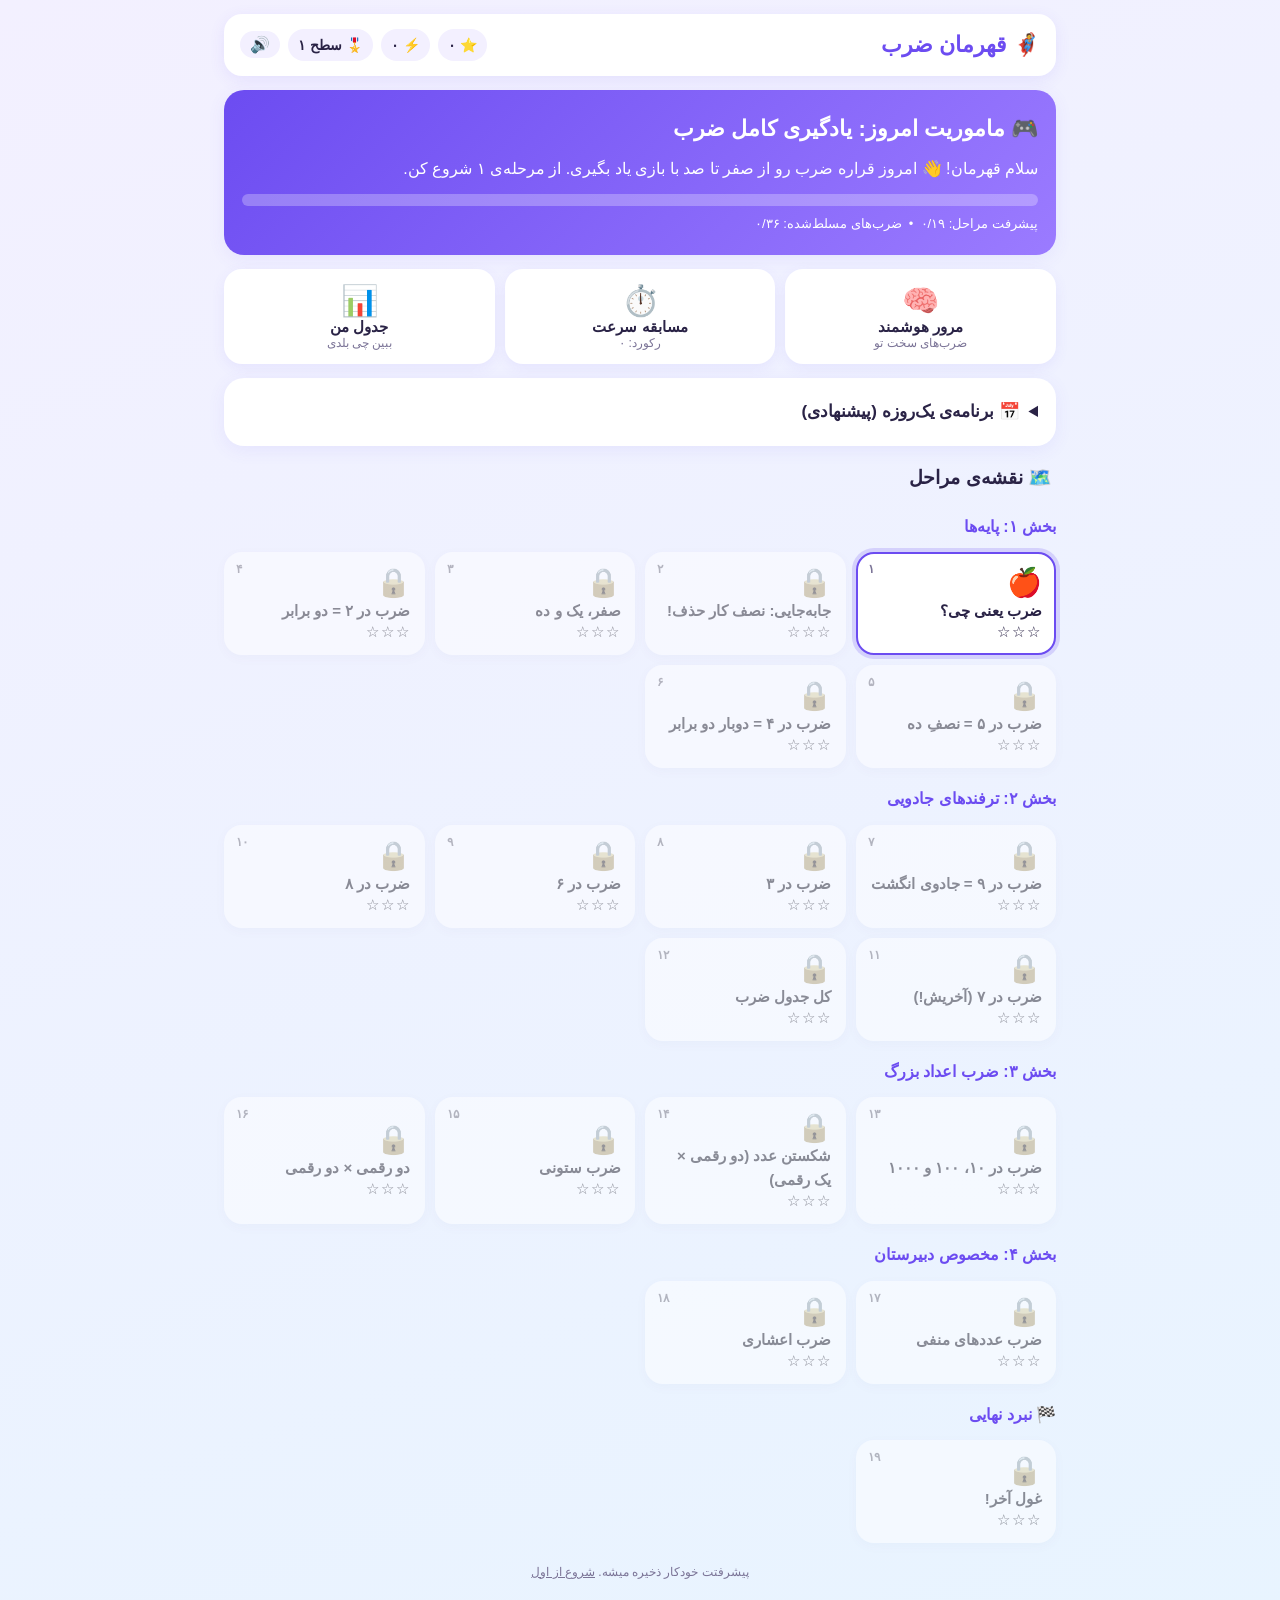
==== index.html @ 8c1f0c13 "بازی قهرمان ضرب" ====
<!DOCTYPE html>
<html lang="fa" dir="rtl">
<head>
<meta charset="UTF-8">
<meta name="viewport" content="width=device-width,initial-scale=1,maximum-scale=1">
<title>قهرمان ضرب 🦸</title>
<style>
*{box-sizing:border-box;margin:0;padding:0}
:root{--p:#6c4cf1;--p2:#9b7bff;--g:#22c55e;--r:#ef4444;--y:#f59e0b;--bg:#f3f0ff;--card:#fff;--t:#2a2346;--mut:#7b7497}
body{font-family:Vazirmatn,Vazir,"IRANSans",Tahoma,"Segoe UI",sans-serif;background:linear-gradient(160deg,#f3f0ff,#e8f4ff);color:var(--t);min-height:100vh;line-height:1.9}
#app{max-width:860px;margin:0 auto;padding:14px 14px 40px}
button{font-family:inherit;cursor:pointer;border:none}
.m{direction:ltr;unicode-bidi:isolate;font-weight:700;white-space:nowrap}
.top{display:flex;justify-content:space-between;align-items:center;flex-wrap:wrap;gap:8px;background:var(--card);border-radius:18px;padding:10px 16px;box-shadow:0 4px 16px #6c4cf118;margin-bottom:14px}
.brand{font-size:22px;font-weight:900;color:var(--p)}
.stats{display:flex;gap:8px;flex-wrap:wrap;align-items:center}
.stats span{background:var(--bg);padding:3px 10px;border-radius:99px;font-size:14px;font-weight:700}
.icon-btn{background:var(--bg);border-radius:99px;padding:4px 10px;font-size:16px}
.card{background:var(--card);border-radius:20px;padding:18px;box-shadow:0 4px 18px #6c4cf114;margin-bottom:14px}
.hero{background:linear-gradient(135deg,var(--p),var(--p2));color:#fff}
.hero h1{font-size:22px;margin-bottom:4px}
.bar{height:12px;background:#ffffff44;border-radius:99px;overflow:hidden;margin-top:10px}
.bar>i{display:block;height:100%;background:#fff;border-radius:99px;transition:width .4s}
.pbar{height:10px;background:#e7e2ff;border-radius:99px;overflow:hidden;flex:1}
.pbar>i{display:block;height:100%;background:linear-gradient(90deg,var(--p2),var(--p));transition:width .4s}
.modes{display:grid;grid-template-columns:repeat(3,1fr);gap:10px;margin-bottom:14px}
.mode{background:var(--card);border-radius:18px;padding:14px 8px;text-align:center;box-shadow:0 4px 14px #6c4cf114;font-weight:800;font-size:15px;color:var(--t);transition:transform .15s}
.mode:hover{transform:translateY(-3px)}
.mode b{display:block;font-size:30px}
.mode small{display:block;color:var(--mut);font-weight:400;font-size:12px}
details.plan summary{font-weight:800;cursor:pointer;font-size:17px}
details.plan ul{list-style:none;margin-top:8px}
details.plan li{padding:6px 0;border-bottom:1px dashed #e4defc}
h2{font-size:19px;margin:6px 4px 10px}
.map{display:grid;grid-template-columns:repeat(auto-fill,minmax(180px,1fr));gap:10px}
.stage{background:var(--card);border-radius:18px;padding:12px;text-align:right;box-shadow:0 3px 12px #6c4cf112;border:2px solid transparent;transition:transform .15s;color:var(--t);position:relative}
.stage:hover{transform:translateY(-3px);border-color:var(--p2)}
.stage .ic{font-size:28px}
.stage .num{position:absolute;left:10px;top:8px;font-size:12px;color:var(--mut);font-weight:700}
.stage .tt{font-weight:800;font-size:15px;line-height:1.6}
.stage .st{font-size:15px;letter-spacing:2px}
.stage.locked{opacity:.5;filter:grayscale(.7)}
.stage.done{border-color:#bbf7d0;background:#f0fdf4}
.stage.next{border-color:var(--p);box-shadow:0 0 0 4px #6c4cf133}
.sec-title{grid-column:1/-1;font-weight:800;color:var(--p);margin-top:6px}
.btn{background:var(--p);color:#fff;border-radius:14px;padding:10px 20px;font-size:16px;font-weight:800;box-shadow:0 4px 0 #4a2fc4;transition:transform .1s}
.btn:active{transform:translateY(3px);box-shadow:0 1px 0 #4a2fc4}
.btn.sec{background:#fff;color:var(--p);box-shadow:0 4px 0 #d6ccff;border:2px solid #d6ccff}
.btn.green{background:var(--g);box-shadow:0 4px 0 #15803d}
.btn.warn{background:var(--y);box-shadow:0 4px 0 #b45309}
.row{display:flex;gap:10px;align-items:center;flex-wrap:wrap}
.between{justify-content:space-between}
.center{text-align:center}
.lesson{min-height:340px;font-size:17px}
.lesson h3{font-size:21px;color:var(--p);margin-bottom:8px}
.lesson p{margin:8px 0}
.lesson .tip{background:#fff7e6;border-right:5px solid var(--y);padding:8px 12px;border-radius:10px;margin:10px 0}
.lesson .key{background:#eef9f1;border-right:5px solid var(--g);padding:8px 12px;border-radius:10px;margin:10px 0}
.dots{display:flex;gap:4px;justify-content:center;margin:12px 0}
.groups{display:flex;flex-wrap:wrap;gap:10px;justify-content:center;margin:12px 0}
.grp{background:#f1edff;border:2px dashed var(--p2);border-radius:14px;padding:8px;display:flex;flex-wrap:wrap;gap:5px;max-width:92px;justify-content:center}
.dot{width:16px;height:16px;border-radius:50%;background:radial-gradient(circle at 35% 35%,#ff8a8a,#e11d48);display:inline-block}
.dot.b{background:radial-gradient(circle at 35% 35%,#8ab4ff,#2563eb)}
.arr{display:inline-grid;gap:5px;padding:10px;background:#f7f5ff;border-radius:14px;direction:ltr}
.vizwrap{text-align:center;margin:8px 0}
.dots-row{display:flex;gap:18px;justify-content:center;flex-wrap:wrap;align-items:center}
.fingers{display:flex;gap:6px;justify-content:center;align-items:flex-end;direction:ltr;margin:12px 0;height:80px}
.fingers i{display:block;width:18px;height:64px;background:#fcd9b6;border:2px solid #d9a877;border-radius:10px 10px 4px 4px;position:relative}
.fingers i.fold{height:22px;background:#fca5a5;border-color:var(--r)}
.fingers i.gap{margin-left:14px}
.fingers i span{position:absolute;bottom:-22px;left:0;right:0;font-size:11px;text-align:center;font-style:normal;color:var(--mut)}
table.area{border-collapse:separate;border-spacing:4px;margin:10px auto;direction:ltr}
table.area th{color:var(--p);font-size:16px;padding:4px 10px}
table.area td{background:#efeaff;border-radius:10px;padding:10px 16px;font-weight:800;text-align:center;min-width:60px}
table.area td.z{background:transparent}
.col-grid{display:inline-grid;grid-template-columns:repeat(5,34px);direction:ltr;font-size:26px;font-weight:800;text-align:center;margin:10px auto;line-height:1.4}
.col-grid .c{color:var(--r);font-size:15px;height:22px}
.col-grid .ln{grid-column:1/-1;border-top:3px solid var(--t);margin:2px 0}
.col-grid .res{color:var(--g)}
.quiz-top{display:flex;align-items:center;gap:10px;margin-bottom:12px}
.qcard{text-align:center;padding:22px 14px}
.qtext{font-size:36px;font-weight:900;margin:8px 0}
.qsub{font-size:17px;color:var(--mut)}
.disp{direction:ltr;font-size:38px;font-weight:900;min-height:64px;background:var(--bg);border-radius:16px;margin:10px auto;max-width:280px;padding:4px 10px;border:3px solid #ddd5ff;color:var(--p)}
.disp.ok{border-color:var(--g);background:#ecfdf3;color:var(--g)}
.disp.bad{border-color:var(--r);background:#fef2f2;color:var(--r);animation:shake .35s}
@keyframes shake{0%,100%{transform:translateX(0)}25%{transform:translateX(-8px)}75%{transform:translateX(8px)}}
.fb{min-height:30px;font-size:17px}
.fb .hintbox{background:#fff7e6;border-radius:12px;padding:10px;margin-top:8px;text-align:right;line-height:2.1}
.pad{display:grid;grid-template-columns:repeat(3,1fr);gap:8px;max-width:330px;margin:10px auto 0;direction:ltr}
.pad button{background:#fff;border-radius:14px;padding:12px 0;font-size:24px;font-weight:800;color:var(--t);box-shadow:0 4px 0 #d6ccff;border:2px solid #ece7ff;font-family:inherit}
.pad button:active{transform:translateY(3px);box-shadow:0 1px 0 #d6ccff}
.pad .ok{background:var(--g);color:#fff;box-shadow:0 4px 0 #15803d;border-color:var(--g);grid-column:span 2}
.pad .bk{background:#fff1f1;color:var(--r)}
.tag{display:inline-block;background:#fff1d6;color:#b45309;border-radius:99px;padding:0 10px;font-size:13px;font-weight:700}
.bigstars{font-size:54px;letter-spacing:6px}
.tbl{display:grid;grid-template-columns:repeat(11,1fr);gap:3px;direction:ltr;font-size:14px}
.tbl div{aspect-ratio:1;display:flex;align-items:center;justify-content:center;border-radius:8px;font-weight:800;cursor:pointer;background:#f1f1f5}
.tbl .h{background:var(--p);color:#fff;cursor:default}
.tbl .easy{background:#dcfce7}
.b0{background:#fee2e2!important}.b1{background:#ffedd5!important}.b2{background:#fef9c3!important}.b3{background:#d9f99d!important}.b4{background:#86efac!important}.b5{background:#22c55e!important;color:#fff}
.tbl .new{background:#f1f1f5}
.tbl .sel{outline:3px solid var(--p)}
.legend{display:flex;gap:6px;flex-wrap:wrap;font-size:12px;margin-top:10px}
.legend span{padding:2px 8px;border-radius:8px}
.timer{font-size:28px;font-weight:900;color:var(--r)}
.confetti{position:fixed;top:-20px;width:10px;height:14px;z-index:99;animation:fall linear forwards;pointer-events:none}
@keyframes fall{to{transform:translateY(110vh) rotate(720deg)}}
.pop{animation:pop .4s}
@keyframes pop{0%{transform:scale(.7);opacity:0}100%{transform:scale(1);opacity:1}}
input[type=range]{width:100%;accent-color:var(--p)}
.builder label{display:block;font-weight:700;margin:6px 0}
.sdots{display:flex;gap:6px;justify-content:center;margin-top:10px}
.sdots i{width:10px;height:10px;border-radius:50%;background:#ddd5ff}
.sdots i.on{background:var(--p);width:24px;border-radius:99px}
@media(max-width:560px){.modes{grid-template-columns:1fr 1fr 1fr}.mode{font-size:13px}.qtext{font-size:30px}.map{grid-template-columns:1fr 1fr}.lesson{font-size:16px}}
</style>
</head>
<body>
<div id="app"></div>
<script>
/* ============ ابزارها ============ */
const FA='۰۱۲۳۴۵۶۷۸۹';
const fa=x=>String(x).replace(/\d/g,d=>FA[d]).replace(/\./g,'٫').replace(/-/g,'−').replace(/\?/g,'؟');
const M=s=>`<span class="m">${fa(s)}</span>`;
const rnd=(a,b)=>Math.floor(Math.random()*(b-a+1))+a;
const pick=a=>a[Math.floor(Math.random()*a.length)];
const shuffle=a=>{a=a.slice();for(let i=a.length-1;i>0;i--){const j=Math.floor(Math.random()*(i+1));[a[i],a[j]]=[a[j],a[i]]}return a};
const range=(a,b)=>Array.from({length:b-a+1},(_,i)=>a+i);
const app=document.getElementById('app');

/* ============ ذخیره پیشرفت ============ */
const KEY='zarb-hero-v1';
let store=null;try{store=window.localStorage;store.getItem('t')}catch(e){store=null}
let S={xp:0,stars:{},lt:{},best:0,mute:false};
try{const d=store&&JSON.parse(store.getItem(KEY));if(d)S=Object.assign(S,d)}catch(e){}
function save(){try{store&&store.setItem(KEY,JSON.stringify(S))}catch(e){}}

/* ============ صدا ============ */
let actx=null;
function tone(fs,dur=.12,type='sine'){if(S.mute)return;try{actx=actx||new(window.AudioContext||window.webkitAudioContext)();const t=actx.currentTime;fs.forEach((f,i)=>{const o=actx.createOscillator(),g=actx.createGain();o.type=type;o.frequency.value=f;g.gain.setValueAtTime(.18,t+i*dur);g.gain.exponentialRampToValueAtTime(.001,t+(i+1)*dur);o.connect(g);g.connect(actx.destination);o.start(t+i*dur);o.stop(t+(i+1)*dur+.03)})}catch(e){}}
const sGood=()=>tone([660,880],.1);
const sBad=()=>tone([260,200],.16,'triangle');
const sWin=()=>tone([523,659,784,1046],.13);

function confetti(){const c=['#6c4cf1','#22c55e','#f59e0b','#ef4444','#06b6d4','#ec4899'];for(let i=0;i<70;i++){const d=document.createElement('div');d.className='confetti';d.style.left=Math.random()*100+'vw';d.style.background=pick(c);d.style.animationDuration=(1.8+Math.random()*1.8)+'s';d.style.animationDelay=(Math.random()*.5)+'s';document.body.appendChild(d);setTimeout(()=>d.remove(),4200)}}

const praise=['آفرین! 🎉','عالی بود! 🌟','دمت گرم! 💪','ایول! 🔥','باریکلا! 👏','درسته! ✨','نابغه‌ای! 🧠','همینه! 🚀'];

/* ============ تصویرسازی ============ */
function groupsViz(a,b){let h='<div class="groups">';for(let i=0;i<a;i++){h+='<div class="grp">'+'<i class="dot"></i>'.repeat(b)+'</div>'}return h+'</div>'}
function arrayViz(r,c,blue){return `<div class="arr" style="grid-template-columns:repeat(${c},16px)">`+`<i class="dot${blue?' b':''}"></i>`.repeat(r*c)+'</div>'}
function fingersViz(k){let h='<div class="fingers">';for(let i=1;i<=10;i++){h+=`<i class="${i===k?'fold':''}${i===6?' gap':''}"><span>${fa(i)}</span></i>`}return h+'</div>'}
function areaTable(cols,rows){let h='<table class="area"><tr><th>×</th>'+cols.map(c=>`<th>${fa(c)}</th>`).join('')+'</tr>';rows.forEach(r=>{h+=`<tr><th>${fa(r)}</th>`+cols.map(c=>`<td>${fa(r*c)}</td>`).join('')+'</tr>'});return h+'</table>'}

/* ============ راهبرد (ترفند) برای هر ضرب ============ */
function strat(a,b){
  const pr=[0,1,10,2,5,4,9,3,6,8,7];
  const ia=pr.indexOf(a),ib=pr.indexOf(b);
  if(ia<0&&ib<0)return M(`${a} × ${b} = ${a*b}`);
  let m,n,sw=false;
  if(ib>=0&&(ia<0||ib<=ia)){m=b;n=a}else{m=a;n=b;sw=true}
  let s='';
  switch(m){
    case 0:s=`هر عددی ضرب در صفر میشه صفر ← ${M(`${n} × 0 = 0`)}`;break;
    case 1:s=`هر عددی ضرب در یک میشه خودش ← ${M(`${n} × 1 = ${n}`)}`;break;
    case 10:s=`ضرب در ${M('10')} یعنی یه صفر بذار سمت راستش ← ${M(`${n} × 10 = ${n*10}`)}`;break;
    case 2:s=`ضرب در ${M('2')} یعنی دو برابر ← ${M(`${n} + ${n} = ${2*n}`)}`;break;
    case 5:s=`ضرب در ${M('5')} = نصفِ ضرب در ${M('10')} ← ${M(`${n} × 10 = ${10*n}`)} و نصفش میشه ${M(5*n)}`;break;
    case 4:s=`ضرب در ${M('4')} = دوبار دو برابر ← ${M(`${n} → ${2*n} → ${4*n}`)}`;break;
    case 9:s=`ضرب در ${M('9')} = ضرب در ${M('10')} منهای یکی ← ${M(`${10*n} − ${n} = ${9*n}`)}`;break;
    case 3:s=`ضرب در ${M('3')} = دو برابر به‌علاوه یکی ← ${M(`${2*n} + ${n} = ${3*n}`)}`;break;
    case 6:s=`ضرب در ${M('6')} = ضرب در ${M('5')} به‌علاوه یکی ← ${M(`${5*n} + ${n} = ${6*n}`)}`;break;
    case 8:s=`ضرب در ${M('8')} = سه‌بار دو برابر ← ${M(`${n} → ${2*n} → ${4*n} → ${8*n}`)}`;break;
    case 7:s=`ضرب در ${M('7')} = ضرب در ${M('5')} به‌علاوه ضرب در ${M('2')} ← ${M(`${5*n} + ${2*n} = ${7*n}`)}`;break;
  }
  if(sw&&a!==b)s=`🔄 جابه‌جا کن: ${M(`${a} × ${b}`)} همون ${M(`${b} × ${a}`)} است.<br>`+s;
  return s;
}

/* ============ جعبه لایتنر (تکرار با فاصله) ============ */
const fkey=(a,b)=>a<b?`${a}x${b}`:`${b}x${a}`;
const isCore=(a,b)=>a>=2&&a<=9&&b>=2&&b<=9;
function ltBox(a,b){return S.lt[fkey(a,b)]}
function ltUpdate(a,b,ok,ms){if(!isCore(a,b))return;const k=fkey(a,b);let v=S.lt[k]||0;if(!ok)v=0;else if(ms<7000)v=Math.min(5,v+1);S.lt[k]=v}
function coreFacts(){const f=[];for(let a=2;a<=9;a++)for(let b=a;b<=9;b++)f.push([a,b]);return f}
function mastered(){return coreFacts().filter(([a,b])=>(ltBox(a,b)||0)>=3).length}
let lastFact='';
function pickFact(){const f=coreFacts();let tot=0;const w=f.map(([a,b])=>{const bx=ltBox(a,b);const x=bx===undefined?16:Math.pow(6-bx,2);tot+=x;return x});
  for(let t=0;t<10;t++){let r=Math.random()*tot,i=0;while(r>w[i]){r-=w[i];i++}const [a,b]=f[Math.min(i,f.length-1)];if(fkey(a,b)!==lastFact||t===9){lastFact=fkey(a,b);return Math.random()<.5?[a,b]:[b,a]}}}

/* ============ سازنده سوال ============ */
function factQ(a,b,extra){return Object.assign({text:M(`${a} × ${b} = ?`),ans:a*b,hint:strat(a,b),fact:[a,b]},extra||{})}
function tableGen(m){return()=>{const n=rnd(2,10);return Math.random()<.5?factQ(n,m):factQ(m,n)}}
function tableDeck(m){const ns=shuffle(range(2,10)).concat([pick([0,1,rnd(2,10)])]);return shuffle(ns).map(n=>Math.random()<.5?factQ(n,m):factQ(m,n))}
const fmtN=x=>x<0?`(${x})`:`${x}`;
function decStr(i,d){return d===0?String(i):(i/Math.pow(10,d)).toFixed(d)}

/* ============ مراحل ============ */
const STAGES=[
/* 1 */{id:'s1',icon:'🍎',title:'ضرب یعنی چی؟',sec:'بخش ۱: پایه‌ها',
 lesson:[
  `<h3>ضرب = جمعِ تکراریِ سریع ⚡</h3><p>فرض کن ${M(3)} تا بشقاب داری و تو هر بشقاب ${M(4)} تا سیب هست:</p>${groupsViz(3,4)}<p>می‌تونی بشمری: ${M('4 + 4 + 4 = 12')}</p><div class="key">به زبان ضرب می‌نویسیم: ${M('3 × 4 = 12')}<br>یعنی «${M(3)} تا گروهِ ${M(4)}تایی». علامت ${M('×')} رو «ضربدر» می‌خونیم.</div>`,
  {html:`<h3>آرایه: ردیف × ستون 🟦</h3><p>اگه چیزها رو مرتب توی ردیف و ستون بچینیم، تعداد کل = <b>تعداد ردیف × تعداد ستون</b>. خودت امتحان کن! اسلایدرها رو تکون بده:</p><div class="builder"><label>ردیف‌ها: <span id="brv"></span></label><input type="range" min="1" max="10" value="3" id="br"><label>ستون‌ها: <span id="bcv"></span></label><input type="range" min="1" max="10" value="4" id="bc"><div class="vizwrap" id="bviz"></div><div class="center" id="beq" style="font-size:22px"></div></div>`,
   mount(){const br=document.getElementById('br'),bc=document.getElementById('bc');const up=()=>{const r=+br.value,c=+bc.value;document.getElementById('brv').innerHTML=M(r);document.getElementById('bcv').innerHTML=M(c);document.getElementById('bviz').innerHTML=arrayViz(r,c);document.getElementById('beq').innerHTML=M(`${r} × ${c} = ${r*c}`)+'<br><small style="font-size:15px;color:#7b7497">'+M(Array(r).fill(c).join(' + ')+` = ${r*c}`)+'</small>'};br.oninput=up;bc.oninput=up;up()}},
  `<h3>چرا ضرب مهمه؟ 🤔</h3><p>تصور کن ${M(8)} تا جعبه داری و تو هر کدوم ${M(7)} تا مداد. جمع کردن ${M('7+7+7+7+7+7+7+7')} طول می‌کشه، ولی اگه بدونی ${M('8 × 7 = 56')} یه لحظه‌ای جواب رو داری!</p><div class="tip">🎮 تو تمرین این مرحله گروه‌ها رو می‌بینی. اگه لازم شد بشمار، هیچ اشکالی نداره! هدف اینه که <b>معنی</b> ضرب رو بفهمی.</div>`
 ],
 gen(){const a=rnd(2,5),b=rnd(2,5);const arr=Math.random()<.4;return{viz:arr?`<div class="vizwrap">${arrayViz(a,b)}</div>`:groupsViz(a,b),sub:arr?`${fa(a)} ردیف و ${fa(b)} ستون`:`${fa(a)} گروهِ ${fa(b)}تایی`,text:M(`${a} × ${b} = ?`),ans:a*b,hint:`جمع تکراری: ${M(Array(a).fill(b).join(' + ')+` = ${a*b}`)}`,fact:[a,b]}},
 count:8,pass:6},

/* 2 */{id:'s2',icon:'🔄',title:'جابه‌جایی: نصف کار حذف!',
 lesson:[
  `<h3>راز بزرگ: ترتیب مهم نیست! 🔄</h3><div class="dots-row"><div>${arrayViz(3,5)}<div>${M('3 × 5')}</div></div><div style="font-size:28px">=</div><div>${arrayViz(5,3,true)}<div>${M('5 × 3')}</div></div></div><p>همون ${M(15)} تا نقطه‌ست، فقط چرخیده! پس:</p><div class="key">${M('a × b = b × a')} ← مثلاً ${M('3 × 5 = 5 × 3 = 15')}</div>`,
  `<h3>یعنی چی برای تو؟ 😎</h3><p>جدول ضرب ${M(100)} خونه داره، ولی:</p><p>✅ با جابه‌جایی تقریباً <b>نصفش</b> حذف میشه.</p><p>✅ با ترفندهای ${M('0, 1, 2, 5, 10')} یه عالمه‌ی دیگه‌ش هم آسون میشه.</p><p>✅ آخرش فقط چند تا ضرب می‌مونه که با ترفندهای ${M('9, 3, 6, 8, 7')} حلشون می‌کنیم.</p><div class="tip">پس اگه ${M('4 × 7')} رو بلدی، ${M('7 × 4')} رو هم مجانی بلدی! 🎁</div>`
 ],
 gen(){let a=rnd(2,9),b=rnd(2,9);while(a===b)b=rnd(2,9);return{sub:`اگه ${M(`${a} × ${b} = ${a*b}`)} باشه، پس...`,text:M(`${b} × ${a} = ?`),ans:a*b,hint:`جابه‌جایی! ترتیب مهم نیست، پس جواب همونه: ${M(a*b)}`,fact:[a,b]}},
 count:8,pass:6},

/* 3 */{id:'s3',icon:'🎯',title:'صفر، یک و ده',
 lesson:[
  `<h3>ضرب در صفر ${M('× 0')}</h3><p>${M(5)} تا بشقاب خالی داری. چند تا سیب داری؟ هیچی!</p><div class="key">هر عددی ${M('× 0 = 0')} ← ${M('487 × 0 = 0')}</div><h3>ضرب در یک ${M('× 1')}</h3><p>${M(1)} گروهِ ${M(7)}تایی = ${M(7)} تا.</p><div class="key">هر عددی ${M('× 1')} = خودش ← ${M('9 × 1 = 9')}</div>`,
  `<h3>ضرب در ده ${M('× 10')} 🔟</h3><p>${M(10)} تا اسکناس ${M(6)} تومنی = ${M(60)} تومن.</p><div class="key">برای ضرب در ${M(10)} فقط یه صفر بذار سمت راست عدد:<br>${M('6 × 10 = 60')} &nbsp; ${M('23 × 10 = 230')} &nbsp; ${M('10 × 8 = 80')}</div><div class="tip">این سه تا قانون همین الان ${M(36)} خونه از جدول ضرب رو برات حل کرد! 🎉</div>`
 ],
 gen(){const m=pick([0,1,10,10]),n=rnd(0,12);return Math.random()<.5?factQ(n,m):factQ(m,n)},
 count:10,pass:8},

/* 4 */{id:'s4',icon:'✌️',title:'ضرب در ۲ = دو برابر',
 lesson:[
  `<h3>ضرب در ${M(2)} = دو برابر کردن ✌️</h3><p>${M('7 × 2')} یعنی ${M(2)} تا ${M(7)}: ${M('7 + 7 = 14')}</p>${groupsViz(2,7)}<div class="key">هر عددی ${M('× 2')} = خودش + خودش</div><p>دو برابرها رو یه بار با صدای بلند بخون:</p><p>${M('2×2=4 , 3×2=6 , 4×2=8 , 5×2=10 , 6×2=12')}<br>${M('7×2=14 , 8×2=16 , 9×2=18 , 10×2=20')}</p><div class="tip">جواب ضرب در ${M(2)} همیشه <b>زوج</b> است (به ${M('0, 2, 4, 6, 8')} ختم میشه).</div>`
 ],
 gen:tableGen(2),deck:()=>tableDeck(2),count:10,pass:8},

/* 5 */{id:'s5',icon:'🖐️',title:'ضرب در ۵ = نصفِ ده',
 lesson:[
  `<h3>ضرب در ${M(5)} 🖐️</h3><p>${M(5)} نصفِ ${M(10)} است. پس:</p><div class="key">۱) عدد رو ${M('× 10')} کن (یه صفر بذار)<br>۲) نصفش کن!</div><p>مثال: ${M('8 × 5')} ← ${M('8 × 10 = 80')} ← نصفش ${M(40)} ✅</p><p>مثال: ${M('7 × 5')} ← ${M(70)} ← نصفش ${M(35)} ✅</p><div class="tip">⏰ مثل ساعت! دقیقه‌ها ۵تا۵تا جلو میرن: ${M('5, 10, 15, 20, 25, 30, 35, 40, 45, 50')}<br>جواب ضرب در ${M(5)} همیشه به ${M(0)} یا ${M(5)} ختم میشه.</div>`
 ],
 gen:tableGen(5),deck:()=>tableDeck(5),count:10,pass:8},

/* 6 */{id:'s6',icon:'🍀',title:'ضرب در ۴ = دوبار دو برابر',
 lesson:[
  `<h3>ضرب در ${M(4)} 🍀</h3><p>${M('4 = 2 × 2')}. پس به جای ضرب در ${M(4)}، <b>دوبار دو برابر</b> کن:</p><div class="key">${M('7 × 4')} ← ${M('7 → 14 → 28')} ✅<br>${M('6 × 4')} ← ${M('6 → 12 → 24')} ✅<br>${M('9 × 4')} ← ${M('9 → 18 → 36')} ✅</div><div class="tip">مثل برگ شبدر ۴ برگ: دو تا جفت برگ! 🍀</div>`
 ],
 gen:tableGen(4),deck:()=>tableDeck(4),count:10,pass:8},

/* 7 */{id:'s7',icon:'🪄',title:'ضرب در ۹ = جادوی انگشت',sec:'بخش ۲: ترفندهای جادویی',
 lesson:[
  `<h3>ضرب در ${M(9)}: روش اول 🪄</h3><p>${M(9)} یکی کمتر از ${M(10)} است. پس:</p><div class="key">عدد × ${M(10)}، بعد منهای خودِ عدد<br>${M('7 × 9 = 70 − 7 = 63')}<br>${M('6 × 9 = 60 − 6 = 54')}</div>`,
  `<h3>روش دوم: جادوی انگشت‌ها ✋✋</h3><p>ده تا انگشتت رو باز کن. برای ${M('4 × 9')} انگشت <b>چهارم</b> رو خم کن:</p>${fingersViz(4)}<br><p>سمتِ چپِ انگشت خم‌شده ${M(3)} انگشت ← <b>دهگان</b><br>سمتِ راستش ${M(6)} انگشت ← <b>یکان</b><br>جواب: ${M(36)} 🎉</p><div class="tip">امتحان کن: برای ${M('7 × 9')} انگشت هفتم رو خم کن ← ${M(6)} و ${M(3)} ← ${M(63)}</div>`,
  `<h3>الگوی مخفی ${M(9)} 🔍</h3><p>${M('9, 18, 27, 36, 45, 54, 63, 72, 81, 90')}</p><div class="key">۱) رقم دهگان یکی کمتر از عدده: ${M('8 × 9')} ← دهگان ${M(7)}<br>۲) جمع دو رقم همیشه ${M(9)} میشه: ${M('7 + ? = 9')} ← ${M(2)} ← ${M(72)}</div>`
 ],
 gen:tableGen(9),deck:()=>tableDeck(9),count:10,pass:8},

/* 8 */{id:'s8',icon:'🔺',title:'ضرب در ۳',
 lesson:[
  `<h3>ضرب در ${M(3)} 🔺</h3><p>${M('3 = 2 + 1')}. پس: <b>دو برابر کن، بعد یه بار دیگه خود عدد رو اضافه کن</b>.</p><div class="key">${M('7 × 3 = 14 + 7 = 21')}<br>${M('8 × 3 = 16 + 8 = 24')}<br>${M('6 × 3 = 12 + 6 = 18')}</div><p>سه‌تا سه‌تا بشمار: ${M('3, 6, 9, 12, 15, 18, 21, 24, 27, 30')}</p><div class="tip">با جابه‌جایی: ${M('3 × 2, 3 × 4, 3 × 5, 3 × 9')} رو از قبل بلدی! 😉</div>`
 ],
 gen:tableGen(3),deck:()=>tableDeck(3),count:10,pass:8},

/* 9 */{id:'s9',icon:'🎲',title:'ضرب در ۶',
 lesson:[
  `<h3>ضرب در ${M(6)} 🎲</h3><p>${M('6 = 5 + 1')}. پس: <b>ضرب در ${M(5)} کن، بعد یه بار خود عدد رو اضافه کن</b>.</p><div class="key">${M('7 × 6 = 35 + 7 = 42')}<br>${M('8 × 6 = 40 + 8 = 48')}<br>${M('9 × 6 = 45 + 9 = 54')}</div><div class="tip">✨ ترفند زوج‌ها: وقتی ${M(6)} رو در عدد زوج ضرب می‌کنی، جواب به <b>همون عدد</b> ختم میشه و دهگانش <b>نصفِ</b> اون عدده:<br>${M('6 × 4 = 24')} &nbsp; ${M('6 × 6 = 36')} &nbsp; ${M('6 × 8 = 48')}</div>`
 ],
 gen:tableGen(6),deck:()=>tableDeck(6),count:10,pass:8},

/* 10 */{id:'s10',icon:'🐙',title:'ضرب در ۸',
 lesson:[
  `<h3>ضرب در ${M(8)} 🐙</h3><p>${M('8 = 2 × 2 × 2')}. پس: <b>سه‌بار دو برابر کن</b>!</p><div class="key">${M('7 × 8')} ← ${M('7 → 14 → 28 → 56')} ✅<br>${M('6 × 8')} ← ${M('6 → 12 → 24 → 48')} ✅</div><p>یا روش دیگه: ${M('8 = 10 − 2')}</p><div class="key">${M('7 × 8 = 70 − 14 = 56')}</div><div class="tip">🐙 هشت‌پا ۸ تا پا داره: ۲ هشت‌پا = ${M(16)} پا، ۴ هشت‌پا = ${M(32)} پا، ۸ هشت‌پا = ${M(64)} پا!</div>`
 ],
 gen:tableGen(8),deck:()=>tableDeck(8),count:10,pass:8},

/* 11 */{id:'s11',icon:'🌈',title:'ضرب در ۷ (آخریش!)',
 lesson:[
  `<h3>ضرب در ${M(7)} 🌈</h3><p>${M('7 = 5 + 2')}. پس: <b>ضرب در ${M(5)} + ضرب در ${M(2)}</b></p><div class="key">${M('7 × 7 = 35 + 14 = 49')}<br>${M('8 × 7 = 40 + 16 = 56')}<br>${M('6 × 7 = 30 + 12 = 42')}</div>`,
  `<h3>خبر خوب! 🎁</h3><p>با جابه‌جایی، تقریباً همه‌ی ضرب‌های ${M(7)} رو از مراحل قبل بلدی. تنها ضرب واقعاً جدید: ${M('7 × 7 = 49')}</p><div class="tip">🔢 رمز ${M('5 6 7 8')}: اعداد رو پشت سر هم بخون ← ${M('56 = 7 × 8')}</div><div class="key">مربع‌ها (عدد × خودش) رو هم یه بار ببین:<br>${M('2×2=4 , 3×3=9 , 4×4=16 , 5×5=25')}<br>${M('6×6=36 , 7×7=49 , 8×8=64 , 9×9=81')}</div>`
 ],
 gen:tableGen(7),deck:()=>tableDeck(7),count:10,pass:8},

/* 12 */{id:'s12',icon:'🏆',title:'کل جدول ضرب',
 lesson:[
  `<h3>همه‌ی ترفندها با هم! 🏆</h3><p>حالا همه‌ی ضرب‌های ${M('2')} تا ${M('9')} قاطی میان. خلاصه‌ی ترفندها:</p><div class="key">${M('×2')} دو برابر &nbsp;|&nbsp; ${M('×4')} دوبار دو برابر &nbsp;|&nbsp; ${M('×8')} سه‌بار دو برابر<br>${M('×5')} نصفِ ${M('×10')} &nbsp;|&nbsp; ${M('×9')} = ${M('×10')} منهای یکی<br>${M('×3')} = ${M('×2')} + یکی &nbsp;|&nbsp; ${M('×6')} = ${M('×5')} + یکی &nbsp;|&nbsp; ${M('×7')} = ${M('×5')} + ${M('×2')}</div><div class="tip">🧠 سیستم هوشمند (جعبه لایتنر): ضرب‌هایی که اشتباه کردی یا دیر جواب دادی رو <b>بیشتر</b> ازت می‌پرسه تا کامل تو ذهنت بشینه.</div>`
 ],
 gen(){const [a,b]=pickFact();return factQ(a,b)},
 deck(){lastFact='';return Array.from({length:15},()=>{const [a,b]=pickFact();return factQ(a,b)})},count:15,pass:12},

/* 13 */{id:'s13',icon:'🔟',title:'ضرب در ۱۰، ۱۰۰ و ۱۰۰۰',sec:'بخش ۳: ضرب اعداد بزرگ',
 lesson:[
  `<h3>قانون صفرها 0️⃣</h3><div class="key">${M('× 10')} ← یه صفر بذار: ${M('37 × 10 = 370')}<br>${M('× 100')} ← دو تا صفر: ${M('37 × 100 = 3700')}<br>${M('× 1000')} ← سه تا صفر: ${M('37 × 1000 = 37000')}</div>`,
  `<h3>ضرب عددهای صفردار 🎩</h3><p>${M('30 × 4')} = ؟</p><div class="key">۱) صفرها رو فعلاً کنار بذار: ${M('3 × 4 = 12')}<br>۲) صفرها رو برگردون: ${M(120)}</div><p>${M('40 × 60')} ← ${M('4 × 6 = 24')} + دو تا صفر ← ${M(2400)}</p><p>${M('700 × 8')} ← ${M('7 × 8 = 56')} + دو تا صفر ← ${M(5600)}</p>`
 ],
 gen(){const t=rnd(0,3);
  if(t===0){const n=rnd(2,99),k=pick([10,100,1000]);return{text:M(`${n} × ${k} = ?`),ans:n*k,hint:`${M(k)} ${fa(String(k).length-1)} تا صفر داره، پس ${fa(String(k).length-1)} تا صفر بذار جلوی ${M(n)} ← ${M(n*k)}`}}
  if(t===1){const a=rnd(2,9),b=rnd(2,9);return{text:M(`${a*10} × ${b} = ?`),ans:a*b*10,hint:`${M(`${a} × ${b} = ${a*b}`)} و یه صفر ← ${M(a*b*10)}`}}
  if(t===2){const a=rnd(2,9),b=rnd(2,9);return{text:M(`${a*10} × ${b*10} = ?`),ans:a*b*100,hint:`${M(`${a} × ${b} = ${a*b}`)} و دو تا صفر ← ${M(a*b*100)}`}}
  const a=rnd(2,9),b=rnd(2,9);return{text:M(`${b} × ${a*100} = ?`),ans:a*b*100,hint:`${M(`${b} × ${a} = ${a*b}`)} و دو تا صفر ← ${M(a*b*100)}`}},
 count:10,pass:8},

/* 14 */{id:'s14',icon:'🔨',title:'شکستن عدد (دو رقمی × یک رقمی)',
 lesson:[
  `<h3>عدد بزرگ رو بشکن! 🔨</h3><p>${M('23 × 4')} = ؟ &nbsp; ${M(23)} رو بشکن به ${M('20 + 3')}:</p>${areaTable([20,3],[4])}<div class="key">${M('20 × 4 = 80')}<br>${M('3 × 4 = 12')}<br>جمع: ${M('80 + 12 = 92')} ✅</div><div class="tip">این مهم‌ترین روش ضرب ذهنیه (اسمش «پخشی» یا توزیع‌پذیریه). خیلی از آدم‌هایی که تو حساب ذهنی سریعن، همینو استفاده می‌کنن!</div>`,
  `<h3>یه مثال دیگه 💡</h3><p>${M('47 × 6')} = ؟</p><div class="key">${M('40 × 6 = 240')} &nbsp;(چون ${M('4 × 6 = 24')} و یه صفر)<br>${M('7 × 6 = 42')}<br>${M('240 + 42 = 282')} ✅</div><p>تو تمرین اگه خواستی از دکمه‌ی 💡 راهنما کمک بگیر.</p>`
 ],
 gen(){const t=rnd(1,9),o=rnd(1,9),a=10*t+o,b=rnd(2,9);return{text:M(`${a} × ${b} = ?`),ans:a*b,hint:`${M(`${a} = ${10*t} + ${o}`)}<br>${M(`${10*t} × ${b} = ${10*t*b}`)}<br>${M(`${o} × ${b} = ${o*b}`)}<br>${M(`${10*t*b} + ${o*b} = ${a*b}`)}`}},
 count:10,pass:8},

/* 15 */{id:'s15',icon:'📝',title:'ضرب ستونی',
 lesson:[
  {html:`<h3>ضرب ستونی قدم به قدم 📝</h3><p>بیا ${M('234 × 3')} رو با روش ستونی (همون روش مدرسه) حل کنیم:</p><div class="center"><div class="col-grid" id="cg"></div></div><div class="key" id="cmsg"></div><div class="center"><button class="btn sec" id="cnext">قدم بعدی ⬅️</button></div>`,
   mount(){const steps=[
     {c:['','','',''],r:['','','',''],m:`از <b>سمت راست</b> (یکان) شروع می‌کنیم. عدد پایین (${M(3)}) رو در تک‌تک رقم‌های بالا ضرب می‌کنیم.`},
     {c:['','','1',''],r:['','','','2'],m:`${M('4 × 3 = 12')} ← ${M(2)} رو پایین می‌نویسیم و ${M(1)} رو بالای ستون بعدی می‌بریم (ده بر یک).`},
     {c:['','1','1',''],r:['','','0','2'],m:`${M('3 × 3 = 9')} و ${M('9 + 1 = 10')} ← ${M(0)} رو می‌نویسیم و ${M(1)} رو می‌بریم بالا.`},
     {c:['','1','1',''],r:['','7','0','2'],m:`${M('2 × 3 = 6')} و ${M('6 + 1 = 7')} ← ${M(7)} رو می‌نویسیم. جواب: ${M(702)} 🎉`}];
    let i=0;const cg=document.getElementById('cg'),msg=document.getElementById('cmsg'),nb=document.getElementById('cnext');
    const draw=()=>{const s=steps[i];let h='<div></div>'+s.c.map(x=>`<div class="c">${fa(x)}</div>`).join('');h+='<div></div><div></div><div>'+fa(2)+'</div><div>'+fa(3)+'</div><div>'+fa(4)+'</div>';h+='<div>×</div><div></div><div></div><div></div><div>'+fa(3)+'</div><div class="ln"></div>';h+='<div></div>'+s.r.map(x=>`<div class="res">${fa(x)}</div>`).join('');cg.innerHTML=h;msg.innerHTML=s.m;nb.textContent=i<steps.length-1?'قدم بعدی ⬅️':'از اول 🔁'};
    nb.onclick=()=>{i=(i+1)%steps.length;draw()};draw()}},
  `<h3>راه ذهنی: شکستن به صدگان، دهگان، یکان 🧩</h3><p>همون ${M('234 × 3')}:</p><div class="key">${M('200 × 3 = 600')}<br>${M('30 × 3 = 90')}<br>${M('4 × 3 = 12')}<br>${M('600 + 90 + 12 = 702')} ✅</div><div class="tip">هر دو روش یکی‌ان! هر کدوم راحت‌تری رو روی کاغذ استفاده کن. (برای تمرین می‌تونی کاغذ و قلم کنارت بذاری ✏️)</div>`
 ],
 gen(){const a=rnd(102,999),b=rnd(2,9);const h=Math.floor(a/100)*100,t=Math.floor(a%100/10)*10,o=a%10;return{text:M(`${a} × ${b} = ?`),ans:a*b,hint:`${M(`${h} × ${b} = ${h*b}`)}<br>${M(`${t} × ${b} = ${t*b}`)}<br>${M(`${o} × ${b} = ${o*b}`)}<br>${M(`${h*b} + ${t*b} + ${o*b} = ${a*b}`)}`}},
 count:8,pass:6},

/* 16 */{id:'s16',icon:'🧱',title:'دو رقمی × دو رقمی',
 lesson:[
  `<h3>روش مساحت (جدول) 🧱</h3><p>${M('23 × 14')} = ؟ هر دو عدد رو بشکن: ${M('23 = 20 + 3')} و ${M('14 = 10 + 4')}</p>${areaTable([20,3],[10,4])}<div class="key">${M('200 + 30 + 80 + 12 = 322')} ✅</div><div class="tip">هر خونه‌ی جدول یه ضربِ ساده‌ست که بلدی! آخرش همه رو جمع کن.</div>`,
  `<h3>روش ستونی دو رقمی ✍️</h3><p>${M('23 × 14')}:</p><div class="key">۱) ${M(23)} × یکانِ ${M(14)}: ${M('23 × 4 = 92')}<br>۲) ${M(23)} × دهگانِ ${M(14)}: ${M('23 × 10 = 230')}<br>۳) جمع: ${M('92 + 230 = 322')} ✅</div><div class="tip">✨ ترفند جایزه: ضرب در ${M(11)} برای دو رقمی‌ها ← دو رقم رو جمع کن و وسطشون بذار: ${M('32 × 11')} ← ${M('3 (3+2) 2')} = ${M(352)}</div>`
 ],
 gen(){let a=rnd(11,59),b=rnd(11,29);if(a%10===0)a++;if(b%10===0)b++;const a1=Math.floor(a/10)*10,a0=a%10,b1=Math.floor(b/10)*10,b0=b%10;return{text:M(`${a} × ${b} = ?`),ans:a*b,hint:areaTable([a1,a0],[b1,b0])+M(`${a1*b1} + ${a0*b1} + ${a1*b0} + ${a0*b0} = ${a*b}`)}},
 count:8,pass:6},

/* 17 */{id:'s17',icon:'➖',title:'ضرب عددهای منفی',sec:'بخش ۴: مخصوص دبیرستان',
 lesson:[
  `<h3>قانون علامت‌ها ➕➖</h3><table class="area"><tr><th>×</th><th>+</th><th>−</th></tr><tr><th>+</th><td>+</td><td style="background:#fee2e2">−</td></tr><tr><th>−</th><td style="background:#fee2e2">−</td><td>+</td></tr></table><div class="key">علامت‌های <b>یکسان</b> ← جواب <b>مثبت</b><br>علامت‌های <b>متفاوت</b> ← جواب <b>منفی</b></div><p>روش: ۱) بدون علامت ضرب کن ۲) علامت رو تعیین کن.</p><p>${M('(−3) × 4 = −12')} &nbsp; ${M('(−3) × (−4) = 12')}</p>`,
  `<h3>چند تا منفی؟ 🔢</h3><div class="key">تعداد منفی‌ها <b>زوج</b> ← مثبت<br>تعداد منفی‌ها <b>فرد</b> ← منفی</div><p>${M('(−2) × (−3) × (−1) = −6')} (سه تا منفی = فرد)</p><div class="tip">برای وارد کردن جواب منفی، دکمه‌ی ${M('−')} رو روی صفحه‌کلید بزن.</div>`
 ],
 gen(){const s=()=>Math.random()<.55?-1:1;if(Math.random()<.25){const x=[rnd(1,5)*s(),rnd(1,5)*s(),rnd(1,4)*s()];if(x.every(v=>v>0))x[1]*=-1;const p=x[0]*x[1]*x[2];const neg=x.filter(v=>v<0).length;return{text:M(`${x.map(fmtN).join(' × ')} = ?`),ans:p,hint:`بدون علامت: ${M(`${x.map(Math.abs).join(' × ')} = ${Math.abs(p)}`)}<br>${fa(neg)} تا منفی (${neg%2?'فرد ← منفی':'زوج ← مثبت'}) ← ${M(p)}`}}
  let a=rnd(1,9)*s(),b=rnd(2,9)*s();if(a>0&&b>0)a=-a;const p=a*b;return{text:M(`${fmtN(a)} × ${fmtN(b)} = ?`),ans:p,hint:`بدون علامت: ${M(`${Math.abs(a)} × ${Math.abs(b)} = ${Math.abs(p)}`)}<br>${(a<0)===(b<0)?'علامت‌ها یکسان ← مثبت':'علامت‌ها متفاوت ← منفی'} ← ${M(p)}`}},
 count:10,pass:8},

/* 18 */{id:'s18',icon:'🔸',title:'ضرب اعشاری',
 lesson:[
  `<h3>ضرب اعشاری در ۳ قدم 🔸</h3><div class="key">۱) ممیز رو نادیده بگیر و معمولی ضرب کن.<br>۲) تعداد رقم‌های <b>بعد از ممیز</b> در هر دو عدد رو بشمار و جمع کن.<br>۳) از سمت راستِ جواب، همون‌قدر رقم جدا کن و ممیز بذار.</div><p>${M('0.3 × 0.4')} ← ${M('3 × 4 = 12')} ← دو رقم اعشار ← ${M('0.12')}</p><p>${M('1.2 × 3')} ← ${M('12 × 3 = 36')} ← یک رقم اعشار ← ${M('3.6')}</p><div class="tip">برای ممیز دکمه‌ی ${M('.')} رو بزن.</div>`
 ],
 gen(){const t=rnd(0,3);let ia,da,ib,db;
  if(t===0){ia=rnd(1,9);da=1;ib=rnd(2,9);db=0}
  else if(t===1){ia=rnd(1,9);da=1;ib=rnd(1,9);db=1}
  else if(t===2){ia=rnd(11,59);if(ia%10===0)ia++;da=1;ib=rnd(2,9);db=0}
  else{ia=rnd(11,29);if(ia%10===0)ia++;da=1;ib=rnd(2,9);db=1}
  const D=da+db,prod=ia*ib,ans=parseFloat((prod/Math.pow(10,D)).toFixed(D));
  return{text:M(`${decStr(ia,da)} × ${decStr(ib,db)} = ?`),ans,hint:`بدون ممیز: ${M(`${ia} × ${ib} = ${prod}`)}<br>تعداد رقم اعشار: ${M(`${da} + ${db} = ${D}`)}<br>${fa(D)} رقم از راست جدا کن ← ${M((prod/Math.pow(10,D)).toFixed(D))} = ${M(ans)}`}},
 count:10,pass:8},

/* 19 */{id:'s19',icon:'👹',title:'غول آخر!',sec:'🏁 نبرد نهایی',
 lesson:[
  `<h3>نبرد با غول ضرب 👹</h3><p>این مرحله از <b>همه‌ی</b> مراحل سوال داره: جدول ضرب، صفرها، شکستن عدد، ستونی، منفی‌ها و اعشاری.</p><div class="key">${M(20)} سوال — برای شکست دادن غول ${M(16)} تا رو باید درست جواب بدی!</div><div class="tip">نفس عمیق بکش، کاغذ و قلم بردار و از ترفندها استفاده کن. تو می‌تونی! 💪</div>`
 ],
 gen(){return STAGES[pick([2,3,4,5,6,7,8,9,10,11,11,11,12,13,13,14,15,16,17])].gen()},
 count:20,pass:16}
];

/* ============ کیبورد عددی ============ */
let pad=null; // {buf, locked, submit, cont}
function padHTML(){const k=[['7','7'],['8','8'],['9','9'],['4','4'],['5','5'],['6','6'],['1','1'],['2','2'],['3','3'],['-','−'],['0','0'],['.','٫']];return '<div class="pad">'+k.map(([v,l])=>`<button data-k="${v}">${fa(l)}</button>`).join('')+'<button class="bk" data-k="back">⌫</button><button class="ok" data-k="ok">✔ ثبت</button></div>'}
function bindPad(){document.querySelectorAll('.pad button').forEach(b=>b.onclick=()=>padPress(b.dataset.k))}
function padPress(k){if(!pad)return;if(pad.locked){if(k==='ok'&&pad.cont)pad.cont();return}
  if(k==='back')pad.buf=pad.buf.slice(0,-1);
  else if(k==='ok'){pad.submit();return}
  else if(k==='-')pad.buf=pad.buf.startsWith('-')?pad.buf.slice(1):'-'+pad.buf;
  else if(k==='.'){if(!pad.buf.includes('.'))pad.buf+=(pad.buf===''||pad.buf==='-')?'0.':'.'}
  else if(pad.buf.replace(/[-.]/g,'').length<9)pad.buf+=k;
  const d=document.getElementById('disp');if(d)d.innerHTML=pad.buf?fa(pad.buf):'<span style="opacity:.3">؟</span>'}
document.addEventListener('keydown',e=>{if(!pad)return;let k=e.key;const i='۰۱۲۳۴۵۶۷۸۹'.indexOf(k),j='٠١٢٣٤٥٦٧٨٩'.indexOf(k);if(i>=0)k=String(i);if(j>=0)k=String(j);
  if(/^[0-9]$/.test(k))padPress(k);else if(k==='Enter'){e.preventDefault();padPress('ok')}else if(k==='Backspace')padPress('back');else if(k==='-')padPress('-');else if(k==='.'||k==='٫'||k==='/')padPress('.')});

/* ============ صفحه اصلی ============ */
const totalStars=()=>Object.values(S.stars).reduce((a,b)=>a+b,0);
const passed=i=>(S.stars[STAGES[i].id]||0)>0;
const unlocked=i=>i===0||passed(i-1);
function header(){const lvl=Math.floor(S.xp/250)+1;return `<header class="top"><div class="brand" style="cursor:pointer" onclick="home()">🦸 قهرمان ضرب</div><div class="stats"><span>⭐ ${fa(totalStars())}</span><span>⚡ ${fa(S.xp)}</span><span>🎖️ سطح ${fa(lvl)}</span><button class="icon-btn" onclick="S.mute=!S.mute;save();this.textContent=S.mute?'🔇':'🔊'">${S.mute?'🔇':'🔊'}</button></div></header>`}
function home(){pad=null;clearTimeout(window._nq);clearInterval(window._spT);SP=null;
  const done=STAGES.filter((_,i)=>passed(i)).length,nextI=STAGES.findIndex((_,i)=>!passed(i));
  const msg=done===0?'سلام قهرمان! 👋 امروز قراره ضرب رو از صفر تا صد با بازی یاد بگیری. از مرحله‌ی ۱ شروع کن.':done===STAGES.length?'🏆 تبریک! همه‌ی مراحل رو تموم کردی. حالا تو یه قهرمان ضربی! برای اینکه یادت نره، هر روز چند دقیقه «مرور هوشمند» بزن.':`عالی پیش میری! ${fa(done)} مرحله از ${fa(STAGES.length)} تموم شده. بزن بریم مرحله‌ی بعد! 🚀`;
  let map='';STAGES.forEach((s,i)=>{if(s.sec)map+=`<div class="sec-title">${s.sec}</div>`;const st=S.stars[s.id]||0;map+=`<button class="stage ${unlocked(i)?'':'locked'} ${st?'done':''} ${i===nextI?'next':''}" onclick="openStage(${i})"><span class="num">${fa(i+1)}</span><div class="ic">${unlocked(i)?s.icon:'🔒'}</div><div class="tt">${s.title}</div><div class="st">${'⭐'.repeat(st)}${'☆'.repeat(3-st)}</div></button>`});
  app.innerHTML=header()+`
  <div class="card hero"><h1>${done===STAGES.length?'🏆 قهرمان ضرب!':'🎮 ماموریت امروز: یادگیری کامل ضرب'}</h1><div>${msg}</div><div class="bar"><i style="width:${done/STAGES.length*100}%"></i></div><div style="font-size:13px;margin-top:6px">پیشرفت مراحل: ${fa(done)}/${fa(STAGES.length)} &nbsp;•&nbsp; ضرب‌های مسلط‌شده: ${fa(mastered())}/${fa(36)}</div></div>
  <div class="modes"><button class="mode" onclick="startReview()"><b>🧠</b>مرور هوشمند<small>ضرب‌های سخت تو</small></button><button class="mode" onclick="speedIntro()"><b>⏱️</b>مسابقه سرعت<small>رکورد: ${fa(S.best)}</small></button><button class="mode" onclick="tableScreen()"><b>📊</b>جدول من<small>ببین چی بلدی</small></button></div>
  <details class="card plan"><summary>📅 برنامه‌ی یک‌روزه (پیشنهادی)</summary><ul>
   <li>☀️ <b>صبح (حدود ۱ ساعت):</b> مراحل ۱ تا ۶ — معنی ضرب و ترفندهای ${M('0, 1, 2, 5, 10, 4')}</li>
   <li>☕ <b>۱۵ دقیقه استراحت</b> — مغز موقع استراحت یادگرفته‌ها رو تثبیت می‌کنه!</li>
   <li>🌤️ <b>قبل از ظهر:</b> مراحل ۷ تا ۱۱ — ترفندهای ${M('9, 3, 6, 8, 7')}</li>
   <li>🍽️ <b>ناهار و استراحت</b></li>
   <li>🌇 <b>عصر:</b> مرحله ۱۲ + ۱۰ دقیقه «مرور هوشمند» + یه دور «مسابقه سرعت»</li>
   <li>🌙 <b>شب:</b> مراحل ۱۳ تا ۱۸ — ضرب عددهای بزرگ، منفی و اعشاری</li>
   <li>👹 <b>قبل خواب:</b> غول آخر + یه دور مرور هوشمند (خواب حافظه رو محکم می‌کنه 😴)</li>
   <li>💡 <b>نکته طلایی:</b> تو یه روز یاد می‌گیری، ولی برای اینکه <b>همیشه</b> یادت بمونه، تا یه هفته هر روز ۵ دقیقه «مرور هوشمند» بزن.</li></ul></details>
  <h2>🗺️ نقشه‌ی مراحل</h2><div class="map">${map}</div>
  <p class="center" style="margin-top:18px;font-size:12px;color:var(--mut)">پیشرفتت خودکار ذخیره میشه. <a href="#" onclick="if(confirm('همه‌ی پیشرفت پاک بشه؟')){S={xp:0,stars:{},lt:{},best:0,mute:false};save();home()}return false" style="color:var(--mut)">شروع از اول</a></p>`;
  window.scrollTo(0,0)}

function openStage(i){if(!unlocked(i)&&!confirm('این مرحله هنوز قفله 🔒\nپیشنهاد می‌کنم مراحل رو به ترتیب بری. ولی اگه این قسمت رو بلدی، می‌خوای بری؟'))return;lesson(i,0)}

/* ============ درس ============ */
function lesson(i,k){pad=null;const s=STAGES[i],sl=s.lesson[k],html=typeof sl==='string'?sl:sl.html,last=k===s.lesson.length-1;
  app.innerHTML=header()+`<div class="row between" style="margin-bottom:10px"><button class="btn sec" onclick="home()">→ نقشه</button><b>${s.icon} مرحله ${fa(i+1)}: ${s.title}</b><button class="btn sec" onclick="startQuiz(${i})">تمرین ⏭</button></div>
  <div class="card lesson pop">${html}<div class="sdots">${s.lesson.map((_,j)=>`<i class="${j===k?'on':''}"></i>`).join('')}</div></div>
  <div class="row between">${k>0?`<button class="btn sec" onclick="lesson(${i},${k-1})">→ قبلی</button>`:'<span></span>'}${last?`<button class="btn green" onclick="startQuiz(${i})">بزن بریم تمرین! 🚀</button>`:`<button class="btn" onclick="lesson(${i},${k+1})">بعدی ←</button>`}</div>`;
  if(sl.mount)sl.mount();window.scrollTo(0,0)}

/* ============ آزمون / تمرین ============ */
let Q=null;
function startQuiz(i){const s=STAGES[i];const deck=s.deck?s.deck():Array.from({length:s.count},()=>s.gen());Q={mode:'stage',i,title:`${s.icon} ${s.title}`,queue:deck,total:deck.length,pass:s.pass,done:0,first:0,xp:0,streak:0};nextQ()}
function startReview(){lastFact='';const deck=Array.from({length:15},()=>{const [a,b]=pickFact();return factQ(a,b)});Q={mode:'review',title:'🧠 مرور هوشمند',queue:deck,total:15,pass:0,done:0,first:0,xp:0,streak:0};nextQ()}
function nextQ(){if(!Q.queue.length)return finish();const c=Q.cur=Q.queue.shift();Q.t0=Date.now();Q.hint=false;
  app.innerHTML=header()+`<div class="quiz-top"><button class="btn sec" onclick="if(confirm('از تمرین خارج میشی؟'))home()">✕</button><div class="pbar"><i style="width:${Q.done/Q.total*100}%"></i></div><b>${fa(Q.done)}/${fa(Q.total)}</b></div>
  <div class="card qcard pop"><div class="qsub">${Q.title} ${c.retry?'<span class="tag">🔁 دوباره</span>':''} ${Q.streak>=3?`<span class="tag">🔥 ${fa(Q.streak)} تا پشت هم</span>`:''}</div>${c.viz||''}${c.sub?`<div class="qsub" style="font-size:19px;color:var(--t)">${c.sub}</div>`:''}<div class="qtext">${c.text}</div>
  <div class="disp" id="disp"><span style="opacity:.3">؟</span></div><div class="fb" id="fb"></div>
  <button class="btn sec" id="hbtn" style="font-size:14px;padding:6px 14px">💡 راهنما</button>${padHTML()}</div>`;
  bindPad();document.getElementById('hbtn').onclick=()=>{Q.hint=true;document.getElementById('fb').innerHTML=`<div class="hintbox">💡 ${c.hint}</div>`;document.getElementById('hbtn').style.display='none'};
  pad={buf:'',locked:false,submit:checkAns,cont:null}}
function checkAns(){if(pad.buf===''||pad.buf==='-'||pad.buf==='.')return;const c=Q.cur,v=parseFloat(pad.buf),ok=Math.abs(v-c.ans)<1e-9,ms=Date.now()-Q.t0;
  if(c.fact)ltUpdate(c.fact[0],c.fact[1],ok,ms);
  pad.locked=true;const d=document.getElementById('disp'),fb=document.getElementById('fb');document.getElementById('hbtn').style.display='none';
  if(!c.retry)Q.done++;
  if(ok){sGood();Q.streak++;if(!c.retry)Q.first++;const g=c.retry?3:(Q.hint?5:10)+(Q.streak>=5?2:0);Q.xp+=g;d.classList.add('ok');fb.innerHTML=`<b style="color:var(--g)">${pick(praise)}</b> <span class="tag">+${fa(g)} XP</span>${ms<4000&&!Q.hint?' ⚡سریع!':''}`;save();window._nq=setTimeout(nextQ,900)}
  else{sBad();Q.streak=0;d.classList.add('bad');Q.queue.push(Object.assign({},c,{retry:true}));
   fb.innerHTML=`<div>❌ نزدیک بود! جواب درست: <b style="font-size:22px">${M(c.ans)}</b></div><div class="hintbox">💡 ${c.hint}</div><div style="margin-top:8px"><button class="btn" id="cbtn">فهمیدم، ادامه ←</button></div><div style="font-size:13px;color:var(--mut)">این سوال آخر تمرین دوباره میاد 🔁</div>`;
   pad.cont=()=>{pad=null;nextQ()};document.getElementById('cbtn').onclick=pad.cont;save()}}
function finish(){pad=null;S.xp+=Q.xp;let html;
  if(Q.mode==='review'){save();sWin();html=`<div class="bigstars">🧠</div><h2>مرور تموم شد!</h2><p>${fa(Q.first)} از ${fa(Q.total)} رو اولِ کار درست زدی.</p><p><span class="tag">+${fa(Q.xp)} XP</span></p><p>ضرب‌های مسلط‌شده: <b>${fa(mastered())}/${fa(36)}</b></p><div class="row" style="justify-content:center;margin-top:12px"><button class="btn" onclick="startReview()">یه دور دیگه 🔁</button><button class="btn sec" onclick="tableScreen()">📊 جدول من</button><button class="btn sec" onclick="home()">🗺️ نقشه</button></div>`}
  else{const s=STAGES[Q.i],f=Q.first,t=Q.total;let st=f>=t?3:f>=Q.pass+Math.ceil((t-Q.pass)/2)?2:f>=Q.pass?1:0;
   const prev=S.stars[s.id]||0;if(st>prev)S.stars[s.id]=st;save();
   if(st>0){sWin();confetti()}
   const hasNext=Q.i<STAGES.length-1;
   html=st>0?`<div class="bigstars">${'⭐'.repeat(st)}${'☆'.repeat(3-st)}</div><h2>${Q.i===STAGES.length-1?'👹 غول رو شکست دادی! تو قهرمان ضربی! 🏆':'مرحله رد شد! 🎉'}</h2><p>${fa(f)} از ${fa(t)} رو در اولین تلاش درست جواب دادی.</p><p><span class="tag">+${fa(Q.xp)} XP</span></p><div class="row" style="justify-content:center;margin-top:12px">${hasNext?`<button class="btn green" onclick="lesson(${Q.i+1},0)">مرحله بعد ←</button>`:''}<button class="btn sec" onclick="startQuiz(${Q.i})">دوباره (برای ⭐ بیشتر)</button><button class="btn sec" onclick="home()">🗺️ نقشه</button></div>`
   :`<div class="bigstars">💪</div><h2>تقریباً رسیدی!</h2><p>${fa(f)} از ${fa(t)} درست در اولین تلاش. برای قبولی ${fa(Q.pass)} تا لازمه.</p><p>اشکالی نداره — مغز با اشتباه کردن یاد می‌گیره! یه بار دیگه درس رو نگاه کن و دوباره امتحان کن.</p><p><span class="tag">+${fa(Q.xp)} XP</span></p><div class="row" style="justify-content:center;margin-top:12px"><button class="btn" onclick="startQuiz(${Q.i})">دوباره امتحان کن 🔁</button><button class="btn sec" onclick="lesson(${Q.i},0)">📖 دیدن درس</button><button class="btn sec" onclick="home()">🗺️ نقشه</button></div>`}
  app.innerHTML=header()+`<div class="card center pop" style="padding:30px 16px">${html}</div>`;window.scrollTo(0,0)}

/* ============ مسابقه سرعت ============ */
let SP=null;
function speedIntro(){pad=null;app.innerHTML=header()+`<div class="card center pop" style="padding:30px 16px"><div class="bigstars">⏱️</div><h2>مسابقه سرعت</h2><p>${fa(60)} ثانیه وقت داری تا جایی که می‌تونی ضرب‌های جدول (${M('2')} تا ${M('9')}) رو جواب بدی!</p><p>رکورد تو: <b>${fa(S.best)}</b></p><div class="row" style="justify-content:center;margin-top:12px"><button class="btn green" onclick="speedStart()">شروع! 🏁</button><button class="btn sec" onclick="home()">🗺️ نقشه</button></div></div>`}
function speedStart(){SP={score:0,wrong:0,end:Date.now()+60000};clearInterval(window._spT);window._spT=setInterval(()=>{const el=document.getElementById('tm');const r=Math.max(0,Math.ceil((SP.end-Date.now())/1000));if(el)el.textContent=fa(r);if(r<=0){clearInterval(window._spT);speedEnd()}},250);speedQ()}
function speedQ(){if(!SP||Date.now()>=SP.end)return;const [a,b]=pickFact();SP.a=a;SP.b=b;SP.t0=Date.now();
  app.innerHTML=header()+`<div class="card qcard"><div class="row between"><span class="timer">⏱️ <span id="tm">${fa(Math.ceil((SP.end-Date.now())/1000))}</span></span><b style="font-size:22px">✅ ${fa(SP.score)}</b></div><div class="qtext">${M(`${a} × ${b} = ?`)}</div><div class="disp" id="disp"><span style="opacity:.3">؟</span></div><div class="fb" id="fb"></div>${padHTML()}</div>`;
  bindPad();pad={buf:'',locked:false,cont:null,submit(){if(pad.buf===''||pad.buf==='-')return;const ok=parseInt(pad.buf)===a*b;ltUpdate(a,b,ok,Date.now()-SP.t0);const d=document.getElementById('disp');pad.locked=true;
   if(ok){SP.score++;sGood();d.classList.add('ok');setTimeout(speedQ,250)}else{SP.wrong++;sBad();d.classList.add('bad');document.getElementById('fb').innerHTML=`${M(`${a} × ${b} = ${a*b}`)}`;setTimeout(speedQ,1300)}}}}
function speedEnd(){pad=null;if(!SP)return;const rec=SP.score>S.best;if(rec)S.best=SP.score;const g=SP.score*4;S.xp+=g;save();if(rec&&SP.score>0){sWin();confetti()}
  app.innerHTML=header()+`<div class="card center pop" style="padding:30px 16px"><div class="bigstars">${rec?'🏆':'⏱️'}</div><h2>${rec?'رکورد جدید!':'وقت تموم شد!'}</h2><p>درست: <b>${fa(SP.score)}</b> &nbsp; اشتباه: <b>${fa(SP.wrong)}</b></p><p>رکورد: <b>${fa(S.best)}</b> &nbsp; <span class="tag">+${fa(g)} XP</span></p><p style="color:var(--mut)">🎯 هدف: ${fa(30)} تا یا بیشتر در یک دقیقه = تسلط کامل!</p><div class="row" style="justify-content:center;margin-top:12px"><button class="btn green" onclick="speedStart()">دوباره 🔁</button><button class="btn sec" onclick="home()">🗺️ نقشه</button></div></div>`;SP=null}

/* ============ جدول من ============ */
function tableScreen(){pad=null;let h='<div class="h">×</div>';for(let c=1;c<=10;c++)h+=`<div class="h">${fa(c)}</div>`;
  for(let r=1;r<=10;r++){h+=`<div class="h">${fa(r)}</div>`;for(let c=1;c<=10;c++){let cls='easy';if(isCore(r,c)){const b=ltBox(r,c);cls=b===undefined?'new':'b'+b}h+=`<div class="${cls}" data-r="${r}" data-c="${c}">${fa(r*c)}</div>`}}
  app.innerHTML=header()+`<div class="row between" style="margin-bottom:10px"><button class="btn sec" onclick="home()">→ نقشه</button><b>📊 جدول ضرب من</b><button class="btn" onclick="startReview()">🧠 مرور</button></div>
  <div class="card"><p style="margin-bottom:8px">رنگ هر خونه نشون میده چقدر بلدیش. روی هر خونه بزن تا ترفندش رو ببینی 👇</p><div class="tbl">${h}</div>
  <div class="legend"><span class="new" style="background:#f1f1f5">هنوز تمرین نشده</span><span class="b0">نیاز به تمرین</span><span class="b2">در حال یادگیری</span><span class="b3">خوب</span><span class="b5">مسلط 💪</span><span class="easy" style="background:#dcfce7">آسون (×۱، ×۱۰)</span></div>
  <div class="hintbox fb" id="tinfo" style="background:#f7f5ff;border-radius:12px;padding:12px;margin-top:12px;line-height:2.1">یه خونه رو انتخاب کن...</div></div>`;
  document.querySelectorAll('.tbl div[data-r]').forEach(el=>el.onclick=()=>{document.querySelectorAll('.tbl .sel').forEach(x=>x.classList.remove('sel'));el.classList.add('sel');const r=+el.dataset.r,c=+el.dataset.c;document.getElementById('tinfo').innerHTML=`<b style="font-size:20px">${M(`${r} × ${c} = ${r*c}`)}</b><br>💡 ${strat(r,c)}`})}

home();
</script>
</body>
</html>
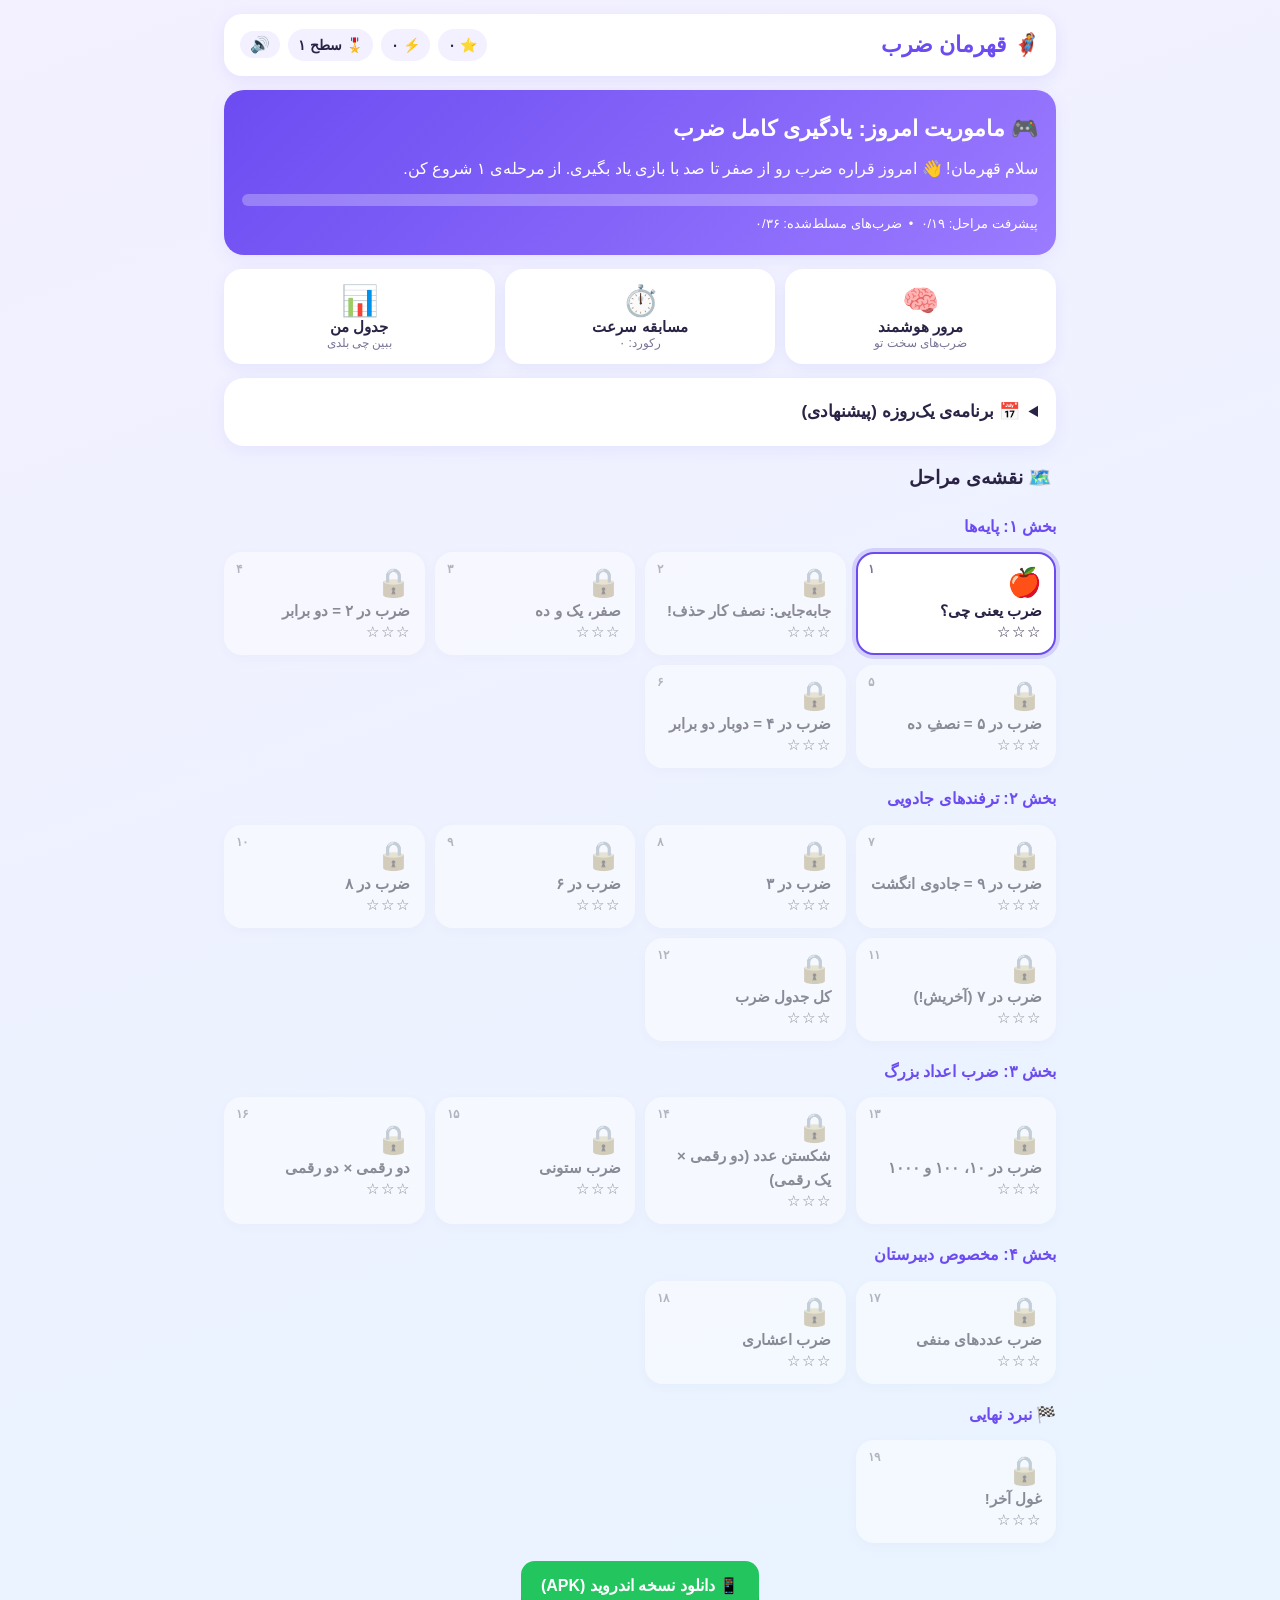
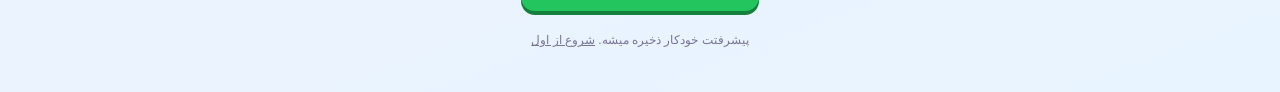
==== commit dbf72492: "نسخه اندروید + دکمه دانلود APK" ====
--- a/index.html
+++ b/index.html
@@ -392,6 +392,7 @@
    <li>👹 <b>قبل خواب:</b> غول آخر + یه دور مرور هوشمند (خواب حافظه رو محکم می‌کنه 😴)</li>
    <li>💡 <b>نکته طلایی:</b> تو یه روز یاد می‌گیری، ولی برای اینکه <b>همیشه</b> یادت بمونه، تا یه هفته هر روز ۵ دقیقه «مرور هوشمند» بزن.</li></ul></details>
   <h2>🗺️ نقشه‌ی مراحل</h2><div class="map">${map}</div>
+  ${location.protocol!=='file:'?`<p class="center" style="margin-top:18px"><a class="btn green" style="text-decoration:none;display:inline-block" href="https://github.com/Amir13891389199/zarb-hero/releases/latest/download/zarb-hero.apk">📱 دانلود نسخه اندروید (APK)</a></p>`:''}
   <p class="center" style="margin-top:18px;font-size:12px;color:var(--mut)">پیشرفتت خودکار ذخیره میشه. <a href="#" onclick="if(confirm('همه‌ی پیشرفت پاک بشه؟')){S={xp:0,stars:{},lt:{},best:0,mute:false};save();home()}return false" style="color:var(--mut)">شروع از اول</a></p>`;
   window.scrollTo(0,0)}
 
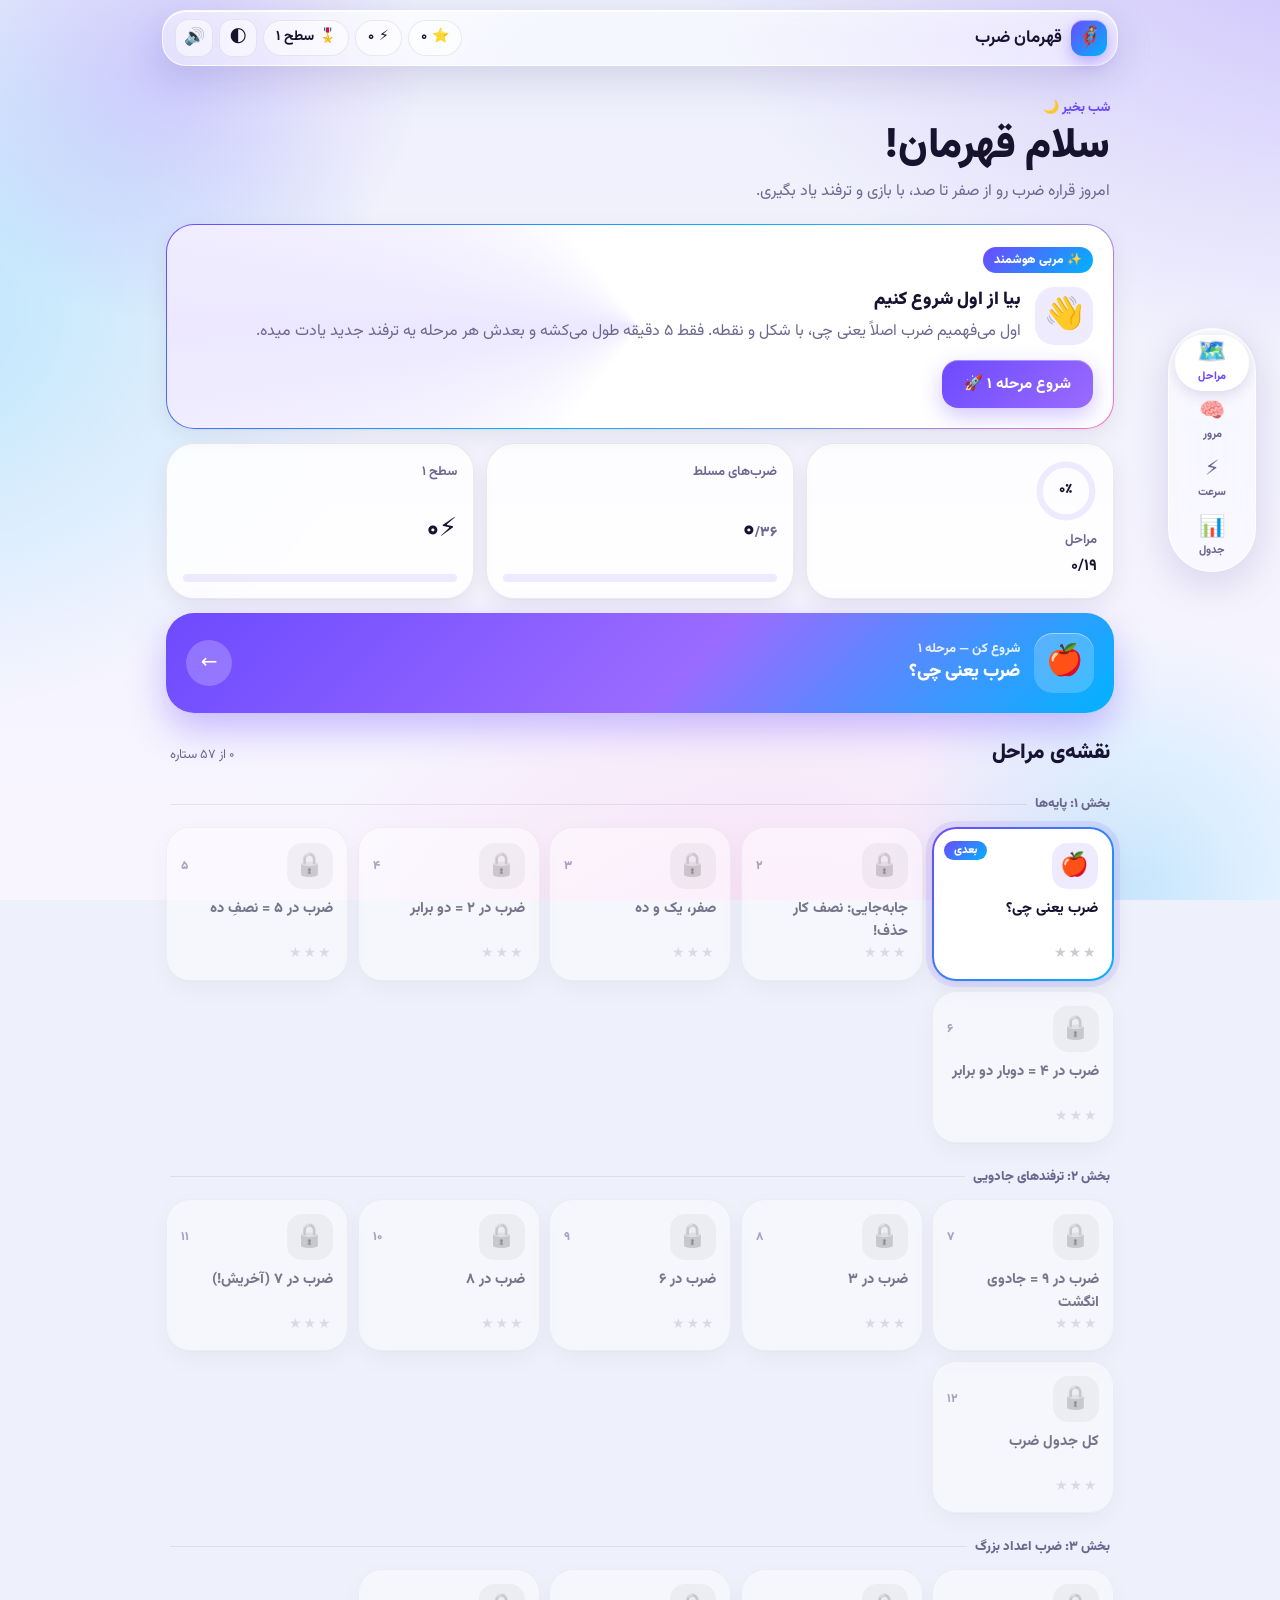
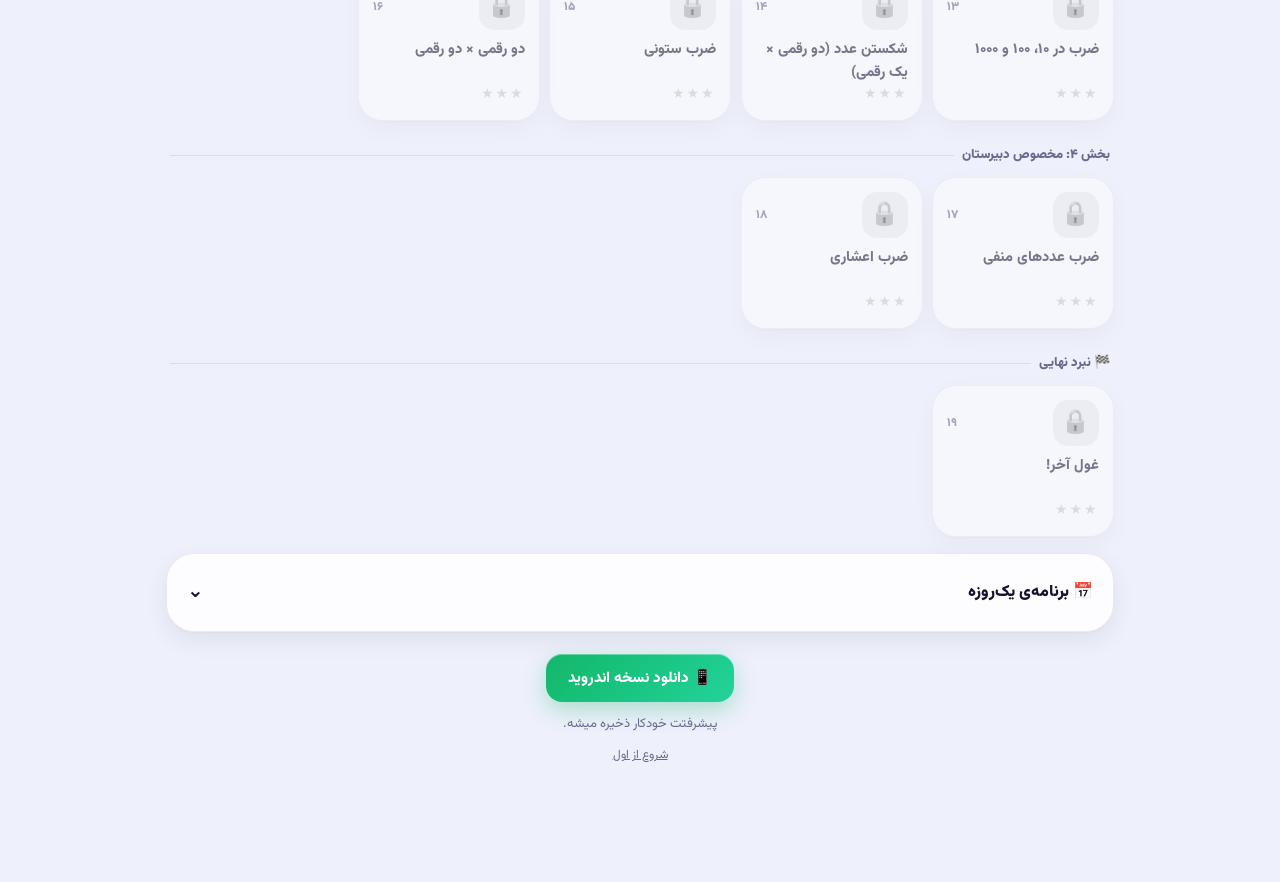
==== commit 26751448: "طراحی جدید UI/UX: Liquid Glass، حالت تاریک، مربی هوشمند، انیمیشن‌ها" ====
--- a/index.html
+++ b/index.html
@@ -2,122 +2,350 @@
 <html lang="fa" dir="rtl">
 <head>
 <meta charset="UTF-8">
-<meta name="viewport" content="width=device-width,initial-scale=1,maximum-scale=1">
+<meta name="viewport" content="width=device-width,initial-scale=1,viewport-fit=cover">
+<meta name="theme-color" content="#eef0fb">
+<meta name="color-scheme" content="light dark">
 <title>قهرمان ضرب 🦸</title>
 <style>
-*{box-sizing:border-box;margin:0;padding:0}
-:root{--p:#6c4cf1;--p2:#9b7bff;--g:#22c55e;--r:#ef4444;--y:#f59e0b;--bg:#f3f0ff;--card:#fff;--t:#2a2346;--mut:#7b7497}
-body{font-family:Vazirmatn,Vazir,"IRANSans",Tahoma,"Segoe UI",sans-serif;background:linear-gradient(160deg,#f3f0ff,#e8f4ff);color:var(--t);min-height:100vh;line-height:1.9}
-#app{max-width:860px;margin:0 auto;padding:14px 14px 40px}
-button{font-family:inherit;cursor:pointer;border:none}
-.m{direction:ltr;unicode-bidi:isolate;font-weight:700;white-space:nowrap}
-.top{display:flex;justify-content:space-between;align-items:center;flex-wrap:wrap;gap:8px;background:var(--card);border-radius:18px;padding:10px 16px;box-shadow:0 4px 16px #6c4cf118;margin-bottom:14px}
-.brand{font-size:22px;font-weight:900;color:var(--p)}
-.stats{display:flex;gap:8px;flex-wrap:wrap;align-items:center}
-.stats span{background:var(--bg);padding:3px 10px;border-radius:99px;font-size:14px;font-weight:700}
-.icon-btn{background:var(--bg);border-radius:99px;padding:4px 10px;font-size:16px}
-.card{background:var(--card);border-radius:20px;padding:18px;box-shadow:0 4px 18px #6c4cf114;margin-bottom:14px}
-.hero{background:linear-gradient(135deg,var(--p),var(--p2));color:#fff}
-.hero h1{font-size:22px;margin-bottom:4px}
-.bar{height:12px;background:#ffffff44;border-radius:99px;overflow:hidden;margin-top:10px}
-.bar>i{display:block;height:100%;background:#fff;border-radius:99px;transition:width .4s}
-.pbar{height:10px;background:#e7e2ff;border-radius:99px;overflow:hidden;flex:1}
-.pbar>i{display:block;height:100%;background:linear-gradient(90deg,var(--p2),var(--p));transition:width .4s}
-.modes{display:grid;grid-template-columns:repeat(3,1fr);gap:10px;margin-bottom:14px}
-.mode{background:var(--card);border-radius:18px;padding:14px 8px;text-align:center;box-shadow:0 4px 14px #6c4cf114;font-weight:800;font-size:15px;color:var(--t);transition:transform .15s}
-.mode:hover{transform:translateY(-3px)}
-.mode b{display:block;font-size:30px}
-.mode small{display:block;color:var(--mut);font-weight:400;font-size:12px}
-details.plan summary{font-weight:800;cursor:pointer;font-size:17px}
-details.plan ul{list-style:none;margin-top:8px}
-details.plan li{padding:6px 0;border-bottom:1px dashed #e4defc}
-h2{font-size:19px;margin:6px 4px 10px}
-.map{display:grid;grid-template-columns:repeat(auto-fill,minmax(180px,1fr));gap:10px}
-.stage{background:var(--card);border-radius:18px;padding:12px;text-align:right;box-shadow:0 3px 12px #6c4cf112;border:2px solid transparent;transition:transform .15s;color:var(--t);position:relative}
-.stage:hover{transform:translateY(-3px);border-color:var(--p2)}
-.stage .ic{font-size:28px}
-.stage .num{position:absolute;left:10px;top:8px;font-size:12px;color:var(--mut);font-weight:700}
-.stage .tt{font-weight:800;font-size:15px;line-height:1.6}
-.stage .st{font-size:15px;letter-spacing:2px}
-.stage.locked{opacity:.5;filter:grayscale(.7)}
-.stage.done{border-color:#bbf7d0;background:#f0fdf4}
-.stage.next{border-color:var(--p);box-shadow:0 0 0 4px #6c4cf133}
-.sec-title{grid-column:1/-1;font-weight:800;color:var(--p);margin-top:6px}
-.btn{background:var(--p);color:#fff;border-radius:14px;padding:10px 20px;font-size:16px;font-weight:800;box-shadow:0 4px 0 #4a2fc4;transition:transform .1s}
-.btn:active{transform:translateY(3px);box-shadow:0 1px 0 #4a2fc4}
-.btn.sec{background:#fff;color:var(--p);box-shadow:0 4px 0 #d6ccff;border:2px solid #d6ccff}
-.btn.green{background:var(--g);box-shadow:0 4px 0 #15803d}
-.btn.warn{background:var(--y);box-shadow:0 4px 0 #b45309}
-.row{display:flex;gap:10px;align-items:center;flex-wrap:wrap}
-.between{justify-content:space-between}
-.center{text-align:center}
-.lesson{min-height:340px;font-size:17px}
-.lesson h3{font-size:21px;color:var(--p);margin-bottom:8px}
+@font-face{font-family:'Vazirmatn';src:url([data-uri]) format('woff2');font-weight:100 900;font-display:swap}
+*{box-sizing:border-box;margin:0;padding:0;-webkit-tap-highlight-color:transparent}
+:root{
+  --font:'Vazirmatn',Tahoma,system-ui,sans-serif;
+  --bg:#eef0fb;--bg2:#f8f5ff;--text:#17132f;--mut:#6c6890;--line:rgba(23,19,47,.08);
+  --surface:rgba(255,255,255,.84);--surface-solid:#fff;--surface2:#f2f0fb;
+  --acc:#6d4aff;--acc2:#00b3ff;--acc-soft:rgba(109,74,255,.11);
+  --good:#12b76a;--good-soft:rgba(18,183,106,.13);--bad:#f04467;--bad-soft:rgba(240,68,103,.11);--warn:#f5a524;--warn-soft:rgba(245,165,36,.16);
+  --glass-bg:rgba(255,255,255,.42);--glass-strong:rgba(255,255,255,.66);--glass-brd:rgba(255,255,255,.8);--glass-hi:rgba(255,255,255,.95);
+  --glass-shadow:0 12px 40px rgba(40,20,120,.14);--sheet-bg:rgba(255,255,255,.74);
+  --chip:rgba(255,255,255,.55);--pill:rgba(255,255,255,.9);--key:rgba(255,255,255,.72);
+  --shadow:0 1px 2px rgba(20,10,60,.04),0 8px 24px rgba(20,10,60,.07);
+  --blob1:rgba(150,120,255,.38);--blob2:rgba(0,190,255,.24);--blob3:rgba(255,120,200,.22);
+  --spring:cubic-bezier(.2,.9,.25,1.15);--ease:cubic-bezier(.2,.8,.2,1);
+  color-scheme:light;
+}
+[data-theme=dark]{
+  --bg:#07061a;--bg2:#0d0a26;--text:#f2f0ff;--mut:#a29ec8;--line:rgba(255,255,255,.08);
+  --surface:rgba(24,20,54,.82);--surface-solid:#17142f;--surface2:rgba(255,255,255,.06);
+  --acc:#8d70ff;--acc2:#2bd4ff;--acc-soft:rgba(141,112,255,.17);
+  --good:#2fd88a;--good-soft:rgba(47,216,138,.15);--bad:#ff5c7c;--bad-soft:rgba(255,92,124,.15);--warn:#ffb940;--warn-soft:rgba(255,185,64,.14);
+  --glass-bg:rgba(38,32,86,.36);--glass-strong:rgba(26,22,62,.7);--glass-brd:rgba(255,255,255,.13);--glass-hi:rgba(255,255,255,.22);
+  --glass-shadow:0 14px 44px rgba(0,0,0,.5);--sheet-bg:rgba(28,24,66,.74);
+  --chip:rgba(255,255,255,.08);--pill:rgba(255,255,255,.13);--key:rgba(255,255,255,.06);
+  --shadow:0 1px 2px rgba(0,0,0,.3),0 10px 30px rgba(0,0,0,.32);
+  --blob1:rgba(98,62,255,.42);--blob2:rgba(0,150,220,.26);--blob3:rgba(200,40,140,.22);
+  color-scheme:dark;
+}
+@media (prefers-color-scheme:dark){:root:not([data-theme=light]){
+  --bg:#07061a;--bg2:#0d0a26;--text:#f2f0ff;--mut:#a29ec8;--line:rgba(255,255,255,.08);
+  --surface:rgba(24,20,54,.82);--surface-solid:#17142f;--surface2:rgba(255,255,255,.06);
+  --acc:#8d70ff;--acc2:#2bd4ff;--acc-soft:rgba(141,112,255,.17);
+  --good:#2fd88a;--good-soft:rgba(47,216,138,.15);--bad:#ff5c7c;--bad-soft:rgba(255,92,124,.15);--warn:#ffb940;--warn-soft:rgba(255,185,64,.14);
+  --glass-bg:rgba(38,32,86,.36);--glass-strong:rgba(26,22,62,.7);--glass-brd:rgba(255,255,255,.13);--glass-hi:rgba(255,255,255,.22);
+  --glass-shadow:0 14px 44px rgba(0,0,0,.5);--sheet-bg:rgba(28,24,66,.74);
+  --chip:rgba(255,255,255,.08);--pill:rgba(255,255,255,.13);--key:rgba(255,255,255,.06);
+  --shadow:0 1px 2px rgba(0,0,0,.3),0 10px 30px rgba(0,0,0,.32);
+  --blob1:rgba(98,62,255,.42);--blob2:rgba(0,150,220,.26);--blob3:rgba(200,40,140,.22);
+  color-scheme:dark;
+}}
+html{background:var(--bg)}
+body{font-family:var(--font);color:var(--text);min-height:100dvh;line-height:1.85;-webkit-font-smoothing:antialiased;overflow-x:hidden;transition:color .3s}
+button{font-family:inherit}
+.m{direction:ltr;unicode-bidi:isolate;font-weight:800;white-space:nowrap;font-variant-numeric:tabular-nums}
+.mut{color:var(--mut)}.small{font-size:13px}.center{text-align:center}
+
+/* ---------- عمق پس‌زمینه ---------- */
+.bg{position:fixed;inset:0;z-index:-1;overflow:hidden;background:
+ radial-gradient(1100px 760px at 105% -10%,var(--blob1),transparent 60%),
+ radial-gradient(900px 700px at -10% 35%,var(--blob2),transparent 58%),
+ radial-gradient(900px 700px at 60% 115%,var(--blob3),transparent 58%),
+ linear-gradient(180deg,var(--bg),var(--bg2))}
+.orb{position:absolute;width:46vmax;height:46vmax;border-radius:50%;background:radial-gradient(circle,var(--blob1),transparent 62%);animation:float 26s ease-in-out infinite alternate;opacity:.8}
+.o1{top:-18vmax;left:-10vmax}.o2{bottom:-22vmax;right:-12vmax;background:radial-gradient(circle,var(--blob2),transparent 62%);animation-delay:-9s}
+@keyframes float{to{transform:translate(8vmax,7vmax) scale(1.18)}}
+
+/* ---------- Liquid Glass ---------- */
+.glass{position:relative;isolation:isolate;background:var(--glass-bg);-webkit-backdrop-filter:blur(24px) saturate(190%);backdrop-filter:blur(24px) saturate(190%);border:1px solid var(--glass-brd);box-shadow:var(--glass-shadow),inset 0 1px 0 var(--glass-hi),inset 0 -1px 1px rgba(255,255,255,.05)}
+.glass::before{content:"";position:absolute;inset:0;border-radius:inherit;pointer-events:none;z-index:-1;background:radial-gradient(240px circle at var(--mx,25%) var(--my,-30%),rgba(255,255,255,.55),transparent 62%);mix-blend-mode:soft-light;transition:opacity .4s}
+.glass::after{content:"";position:absolute;inset:0;border-radius:inherit;pointer-events:none;z-index:-1;background:linear-gradient(180deg,rgba(255,255,255,.28),transparent 42%);opacity:.55}
+
+/* ---------- نوار بالا ---------- */
+#top{position:sticky;top:max(10px,env(safe-area-inset-top));z-index:50;width:calc(100% - 24px);max-width:956px;margin:10px auto 0;display:flex;align-items:center;justify-content:space-between;gap:10px;padding:8px 10px 8px 12px;border-radius:24px;view-transition-name:topbar;transition:background .35s,box-shadow .35s}
+#top.scrolled{background:var(--glass-strong)}
+.brand{display:flex;align-items:center;gap:9px;font-weight:900;font-size:17px;cursor:pointer;background:none;border:none;color:var(--text)}
+.logo{width:36px;height:36px;border-radius:12px;display:grid;place-items:center;background:linear-gradient(135deg,var(--acc),var(--acc2));color:#fff;font-size:20px;font-weight:900;line-height:1;box-shadow:0 6px 16px rgba(109,74,255,.4),inset 0 1px 0 rgba(255,255,255,.45)}
+.chips{display:flex;gap:6px;align-items:center}
+.chip{display:inline-flex;gap:5px;align-items:center;height:36px;padding:0 12px;border-radius:99px;background:var(--chip);font-weight:800;font-size:14px;border:1px solid var(--line)}
+.bump{animation:bump .55s var(--spring)}
+@keyframes bump{35%{transform:scale(1.28)}}
+.icon-btn{position:relative;overflow:hidden;width:38px;height:38px;flex:none;border-radius:13px;border:1px solid var(--line);background:var(--chip);color:var(--text);font-size:17px;display:grid;place-items:center;cursor:pointer;transition:transform .25s var(--spring)}
+.icon-btn:active{transform:scale(.9)}
+@media(max-width:560px){.hide-sm{display:none!important}.brand b{display:none}.chip{padding:0 10px;font-size:13px}}
+
+/* ---------- ناوبری شناور ---------- */
+#nav{position:fixed;z-index:60;left:50%;bottom:calc(14px + env(safe-area-inset-bottom));transform:translateX(-50%);display:flex;gap:2px;padding:6px;border-radius:999px;view-transition-name:nav;transition:transform .55s var(--spring),opacity .3s}
+.nav-item{position:relative;z-index:1;width:74px;height:56px;border:none;background:none;border-radius:999px;color:var(--mut);font-size:11px;font-weight:800;display:flex;flex-direction:column;align-items:center;justify-content:center;cursor:pointer;overflow:hidden;transition:color .3s}
+.nav-item .ni{font-size:21px;line-height:1.25;transition:transform .45s var(--spring)}
+.nav-item[aria-current=true]{color:var(--acc)}
+.nav-item[aria-current=true] .ni{transform:translateY(-1px) scale(1.14)}
+.pill{position:absolute;top:0;left:0;border-radius:999px;background:var(--pill);box-shadow:0 4px 14px rgba(40,20,120,.14),inset 0 1px 0 var(--glass-hi);transition:transform .55s var(--spring),width .45s var(--spring),height .45s var(--spring);z-index:0}
+body.focus #nav{transform:translate(-50%,170%);opacity:0;pointer-events:none}
+@media(min-width:1240px){
+  #nav{left:auto;right:24px;top:50%;bottom:auto;transform:translateY(-50%);flex-direction:column}
+  body.focus #nav{transform:translate(170%,-50%)}
+}
+
+main#app{max-width:980px;margin:0 auto;padding:18px 16px calc(118px + env(safe-area-inset-bottom))}
+body.focus main#app{padding-bottom:24px}
+
+/* ---------- تایپوگرافی ---------- */
+h1{font-size:clamp(30px,6vw,42px);font-weight:900;line-height:1.3;letter-spacing:-.4px}
+h2{font-size:21px;font-weight:900;line-height:1.5}
+h3{font-size:18px;font-weight:900;line-height:1.55}
+.eyebrow{font-size:13px;font-weight:800;color:var(--acc)}
+
+/* ---------- کارت‌ها ---------- */
+.card{background:var(--surface);border:1px solid var(--line);border-radius:28px;padding:20px;box-shadow:var(--shadow)}
+.hello{padding:12px 4px 18px}.hello p{font-size:16px;margin-top:2px;max-width:560px}
+
+.coach{position:relative;overflow:hidden;margin-bottom:14px;border:1.5px solid transparent;background:linear-gradient(var(--surface-solid),var(--surface-solid)) padding-box,linear-gradient(135deg,var(--acc),var(--acc2),#ff6ec7) border-box}
+.coach-glow{position:absolute;inset:-60%;background:conic-gradient(from 0deg,transparent 0 60%,rgba(109,74,255,.13) 75%,transparent 90%);animation:spin 9s linear infinite;pointer-events:none}
+@keyframes spin{to{transform:rotate(1turn)}}
+.coach-badge{position:relative;display:inline-flex;gap:6px;align-items:center;font-size:12px;font-weight:900;padding:2px 11px;border-radius:99px;background:linear-gradient(135deg,var(--acc),var(--acc2));color:#fff}
+.coach-body{display:flex;gap:14px;align-items:flex-start;margin:12px 0 14px;position:relative}
+.coach-emoji{font-size:32px;width:58px;height:58px;flex:none;border-radius:19px;display:grid;place-items:center;background:var(--acc-soft)}
+.coach p{color:var(--mut);margin-top:2px}
+.coach-actions{display:flex;gap:8px;flex-wrap:wrap;position:relative}
+.typing::after{content:"▍";animation:blink 1s steps(1) infinite;color:var(--acc);margin-right:2px}
+
+.stat-grid{display:grid;grid-template-columns:repeat(3,1fr);gap:12px;margin-bottom:14px}
+.stat{padding:16px;display:flex;flex-direction:column;gap:6px;align-items:flex-start;justify-content:space-between}
+.stat .big{font-size:26px;font-weight:900;line-height:1.2}
+.stat .lbl{font-size:13px;color:var(--mut);font-weight:700}
+.ring-wrap{position:relative;width:62px;height:62px}
+.ring{width:100%;height:100%;transform:rotate(-90deg)}
+.ring circle{fill:none;stroke-width:8;stroke-linecap:round}
+.ring .bgc{stroke:var(--acc-soft)}
+.ring .fgc{transition:stroke-dashoffset 1.3s var(--ease)}
+.ring-wrap b{position:absolute;inset:0;display:grid;place-items:center;font-size:14px;font-weight:900}
+.mini{height:8px;border-radius:99px;background:var(--acc-soft);overflow:hidden;width:100%}
+.mini i{display:block;height:100%;border-radius:inherit;background:linear-gradient(90deg,var(--acc),var(--acc2));width:0;transition:width 1.3s var(--ease)}
+@media(max-width:600px){.stat-grid{gap:8px}.stat{padding:12px;border-radius:22px}.stat .big{font-size:19px}.ring-wrap{width:50px;height:50px}.stat .lbl{font-size:11.5px}}
+
+.continue{width:100%;display:flex;align-items:center;gap:14px;text-align:right;color:#fff;cursor:pointer;margin-bottom:24px;position:relative;overflow:hidden;background:linear-gradient(135deg,var(--acc),#9a6bff 55%,var(--acc2));border:none;box-shadow:0 16px 36px rgba(109,74,255,.34);transition:transform .35s var(--spring)}
+.continue:hover{transform:translateY(-3px)}.continue:active{transform:scale(.98)}
+.continue::after{content:"";position:absolute;inset:0;background:linear-gradient(110deg,transparent 30%,rgba(255,255,255,.25) 50%,transparent 70%);transform:translateX(100%);animation:shine 4s ease-in-out infinite}
+@keyframes shine{0%,60%{transform:translateX(110%)}100%{transform:translateX(-110%)}}
+.continue .ci{font-size:30px;width:60px;height:60px;border-radius:19px;display:grid;place-items:center;background:rgba(255,255,255,.2);flex:none;box-shadow:inset 0 1px 0 rgba(255,255,255,.45)}
+.continue .eyebrow{color:rgba(255,255,255,.85)}
+.continue h3{color:#fff}
+.continue .arrow{margin-inline-start:auto;font-size:20px;width:46px;height:46px;flex:none;border-radius:50%;display:grid;place-items:center;background:rgba(255,255,255,.22);transition:transform .35s var(--spring)}
+.continue:hover .arrow{transform:translateX(-5px)}
+
+.section-h{display:flex;justify-content:space-between;align-items:baseline;margin:4px 4px 12px}
+.sec-title{grid-column:1/-1;font-size:13px;font-weight:900;color:var(--mut);margin:12px 4px 0;display:flex;align-items:center;gap:8px}
+.sec-title::after{content:"";flex:1;height:1px;background:var(--line)}
+.map{display:grid;grid-template-columns:repeat(auto-fill,minmax(172px,1fr));gap:10px}
+.stage{position:relative;overflow:hidden;text-align:right;color:var(--text);background:var(--surface);border:1px solid var(--line);border-radius:24px;padding:14px;cursor:pointer;box-shadow:var(--shadow);transition:transform .4s var(--spring),box-shadow .3s;animation:cardIn .6s var(--spring) both;animation-delay:var(--d,0ms)}
+.stage:hover{transform:translateY(-4px);box-shadow:0 18px 36px rgba(40,20,120,.14)}
+.stage:active{transform:scale(.96)}
+.st-top{display:flex;justify-content:space-between;align-items:center;margin-bottom:8px}
+.st-icon{font-size:23px;width:46px;height:46px;border-radius:15px;display:grid;place-items:center;background:var(--acc-soft)}
+.st-num{font-size:12px;font-weight:900;color:var(--mut)}
+.st-title{font-weight:800;font-size:14.5px;line-height:1.6;min-height:46px}
+.st-stars{font-size:14px;letter-spacing:2px}
+.st-stars span{opacity:.22}.st-stars .on{opacity:1;color:#ffb020}
+.st-check{position:absolute;left:12px;bottom:12px;width:22px;height:22px;border-radius:50%;background:var(--good);color:#fff;font-size:12px;display:grid;place-items:center;font-weight:900;box-shadow:0 4px 10px rgba(18,183,106,.4)}
+.stage.next{border:2px solid transparent;background:linear-gradient(var(--surface-solid),var(--surface-solid)) padding-box,linear-gradient(135deg,var(--acc),var(--acc2)) border-box;box-shadow:0 0 0 6px var(--acc-soft),var(--shadow)}
+.stage.next .st-num{visibility:hidden}
+.st-badge{position:absolute;left:10px;top:12px;font-size:11px;font-weight:900;color:#fff;background:linear-gradient(135deg,var(--acc),var(--acc2));padding:1px 10px;border-radius:99px;animation:pulse 2s infinite}
+.stage.locked{opacity:.55}.stage.locked .st-icon{filter:grayscale(1)}
+@keyframes cardIn{from{opacity:0;transform:translateY(16px) scale(.96)}}
+@keyframes pulse{0%{box-shadow:0 0 0 0 rgba(109,74,255,.5)}70%,100%{box-shadow:0 0 0 8px rgba(109,74,255,0)}}
+
+details.plan{margin-top:16px}
+details.plan summary{list-style:none;font-weight:900;cursor:pointer;display:flex;justify-content:space-between;align-items:center;font-size:16px}
+details.plan summary::-webkit-details-marker{display:none}
+details.plan summary::after{content:"⌄";font-size:20px;transition:transform .35s var(--spring)}
+details.plan[open] summary::after{transform:rotate(180deg)}
+.plan ul{list-style:none;margin-top:12px;display:grid;gap:8px}
+.plan li{padding:10px 14px;border-radius:16px;background:var(--surface2);animation:cardIn .5s var(--spring) both}
+.footer{text-align:center;margin-top:22px;display:grid;gap:10px;justify-items:center}
+.linkbtn{background:none;border:none;color:var(--mut);font-size:12px;text-decoration:underline;cursor:pointer}
+
+/* ---------- دکمه‌ها ---------- */
+.btn{position:relative;overflow:hidden;display:inline-flex;align-items:center;justify-content:center;gap:8px;height:48px;padding:0 22px;border:none;border-radius:16px;font-size:15px;font-weight:800;cursor:pointer;color:#fff;background:linear-gradient(135deg,var(--acc),#9a6bff);box-shadow:0 8px 22px rgba(109,74,255,.3),inset 0 1px 0 rgba(255,255,255,.35);transition:transform .3s var(--spring),box-shadow .25s,filter .2s;text-decoration:none;white-space:nowrap}
+.btn:hover{transform:translateY(-2px);filter:brightness(1.06)}
+.btn:active{transform:scale(.95)}
+.btn.ghost,.btn.sec{background:var(--acc-soft);color:var(--acc);box-shadow:none}
+.btn.good{background:linear-gradient(135deg,#12b76a,#22d39a);box-shadow:0 8px 22px rgba(18,183,106,.3),inset 0 1px 0 rgba(255,255,255,.35)}
+.btn.danger{background:linear-gradient(135deg,#f04467,#ff7a59);box-shadow:0 8px 22px rgba(240,68,103,.28)}
+.btn.block{width:100%}.btn.sm{height:38px;padding:0 14px;font-size:13px;border-radius:12px}
+.ripple{position:absolute;border-radius:50%;background:currentColor;opacity:.18;transform:scale(0);animation:rip .6s ease-out forwards;pointer-events:none}
+@keyframes rip{to{transform:scale(1);opacity:0}}
+
+/* ---------- Sheet فضایی ---------- */
+.scrim{position:fixed;inset:0;z-index:90;background:rgba(10,6,30,.26);-webkit-backdrop-filter:blur(4px);backdrop-filter:blur(4px)}
+.sheet{position:fixed;z-index:91;border-radius:32px;padding:22px;width:min(380px,calc(100vw - 24px));max-height:calc(100dvh - 40px);overflow:auto;background:var(--sheet-bg)}
+.sheet.bottom{left:12px;right:12px;width:auto;bottom:calc(12px + env(safe-area-inset-bottom))}
+.sheet-icon{font-size:40px;width:80px;height:80px;border-radius:26px;display:grid;place-items:center;margin:0 auto 8px;background:var(--acc-soft);box-shadow:inset 0 1px 0 var(--glass-hi)}
+.sheet-icon.txt{font-size:24px;width:auto;min-width:80px;padding:0 16px}
+.sheet h3{font-size:21px;text-align:center}
+.sheet p{text-align:center}
+.sheet-stars{text-align:center;font-size:26px;letter-spacing:4px}
+.sheet-stars span{opacity:.2}.sheet-stars .on{opacity:1;color:#ffb020}
+.meta-row{display:flex;gap:6px;justify-content:center;flex-wrap:wrap;margin:10px 0 12px}
+.meta-row span{font-size:12px;font-weight:800;padding:4px 11px;border-radius:99px;background:var(--chip);border:1px solid var(--line)}
+.sheet-actions{display:grid;gap:8px;margin-top:14px}
+.note{padding:10px 14px;border-radius:16px;font-size:14px;margin:8px 0}.note.warn{background:var(--warn-soft)}
+.toast{position:fixed;left:50%;top:calc(80px + env(safe-area-inset-top));transform:translateX(-50%);z-index:120;padding:10px 20px;border-radius:99px;font-weight:800;font-size:14px;animation:toastIn .5s var(--spring);white-space:nowrap}
+.toast.out{opacity:0;transform:translate(-50%,-12px);transition:.35s}
+@keyframes toastIn{from{opacity:0;transform:translate(-50%,-18px) scale(.9)}}
+
+/* ---------- درس ---------- */
+.lesson-head{display:flex;align-items:center;gap:12px;margin-bottom:14px}
+.lh-icon{font-size:30px;width:58px;height:58px;border-radius:19px;display:grid;place-items:center;background:var(--acc-soft);flex:none}
+.lh-text{flex:1;min-width:0}.lh-text h2{font-size:19px;line-height:1.4}
+.lesson{min-height:360px;font-size:17px;padding:24px 22px;touch-action:pan-y;overflow:hidden}
+.lesson h3{font-size:22px;margin-bottom:10px;background:linear-gradient(135deg,var(--acc),var(--acc2));-webkit-background-clip:text;background-clip:text;color:transparent}
 .lesson p{margin:8px 0}
-.lesson .tip{background:#fff7e6;border-right:5px solid var(--y);padding:8px 12px;border-radius:10px;margin:10px 0}
-.lesson .key{background:#eef9f1;border-right:5px solid var(--g);padding:8px 12px;border-radius:10px;margin:10px 0}
-.dots{display:flex;gap:4px;justify-content:center;margin:12px 0}
+.lesson .key{background:var(--good-soft);border-inline-start:4px solid var(--good);padding:12px 14px;border-radius:16px;margin:12px 0}
+.lesson .tip{background:var(--warn-soft);border-inline-start:4px solid var(--warn);padding:12px 14px;border-radius:16px;margin:12px 0}
+.lesson-nav{display:flex;align-items:center;justify-content:space-between;gap:10px;margin-top:14px}
+.sdots{display:flex;gap:6px}
+.sdots i{width:8px;height:8px;border-radius:99px;background:var(--acc-soft);transition:width .45s var(--spring),background .3s}
+.sdots i.on{width:26px;background:var(--acc)}
+.swipe-hint{font-size:12px;color:var(--mut);text-align:center;margin-top:8px}
+
+/* ---------- تصویرسازی درس ---------- */
 .groups{display:flex;flex-wrap:wrap;gap:10px;justify-content:center;margin:12px 0}
-.grp{background:#f1edff;border:2px dashed var(--p2);border-radius:14px;padding:8px;display:flex;flex-wrap:wrap;gap:5px;max-width:92px;justify-content:center}
-.dot{width:16px;height:16px;border-radius:50%;background:radial-gradient(circle at 35% 35%,#ff8a8a,#e11d48);display:inline-block}
-.dot.b{background:radial-gradient(circle at 35% 35%,#8ab4ff,#2563eb)}
-.arr{display:inline-grid;gap:5px;padding:10px;background:#f7f5ff;border-radius:14px;direction:ltr}
+.grp{background:var(--acc-soft);border:2px dashed var(--acc);border-radius:16px;padding:8px;display:flex;flex-wrap:wrap;gap:5px;max-width:92px;justify-content:center;animation:pop .5s var(--spring) both}
+.dot{width:16px;height:16px;border-radius:50%;background:radial-gradient(circle at 35% 35%,#ff9a9a,#e11d48);display:inline-block;box-shadow:0 2px 4px rgba(225,29,72,.3)}
+.dot.b{background:radial-gradient(circle at 35% 35%,#9cc2ff,#2563eb);box-shadow:0 2px 4px rgba(37,99,235,.3)}
+.arr{display:inline-grid;gap:5px;padding:12px;background:var(--surface2);border-radius:16px;direction:ltr}
 .vizwrap{text-align:center;margin:8px 0}
-.dots-row{display:flex;gap:18px;justify-content:center;flex-wrap:wrap;align-items:center}
+.dots-row{display:flex;gap:18px;justify-content:center;flex-wrap:wrap;align-items:center;text-align:center}
 .fingers{display:flex;gap:6px;justify-content:center;align-items:flex-end;direction:ltr;margin:12px 0;height:80px}
 .fingers i{display:block;width:18px;height:64px;background:#fcd9b6;border:2px solid #d9a877;border-radius:10px 10px 4px 4px;position:relative}
-.fingers i.fold{height:22px;background:#fca5a5;border-color:var(--r)}
+.fingers i.fold{height:22px;background:#fca5a5;border-color:var(--bad)}
 .fingers i.gap{margin-left:14px}
 .fingers i span{position:absolute;bottom:-22px;left:0;right:0;font-size:11px;text-align:center;font-style:normal;color:var(--mut)}
-table.area{border-collapse:separate;border-spacing:4px;margin:10px auto;direction:ltr}
-table.area th{color:var(--p);font-size:16px;padding:4px 10px}
-table.area td{background:#efeaff;border-radius:10px;padding:10px 16px;font-weight:800;text-align:center;min-width:60px}
-table.area td.z{background:transparent}
+table.area{border-collapse:separate;border-spacing:5px;margin:10px auto;direction:ltr}
+table.area th{color:var(--acc);font-size:16px;padding:4px 10px}
+table.area td{background:var(--acc-soft);border-radius:12px;padding:10px 16px;font-weight:800;text-align:center;min-width:60px}
 .col-grid{display:inline-grid;grid-template-columns:repeat(5,34px);direction:ltr;font-size:26px;font-weight:800;text-align:center;margin:10px auto;line-height:1.4}
-.col-grid .c{color:var(--r);font-size:15px;height:22px}
-.col-grid .ln{grid-column:1/-1;border-top:3px solid var(--t);margin:2px 0}
-.col-grid .res{color:var(--g)}
-.quiz-top{display:flex;align-items:center;gap:10px;margin-bottom:12px}
-.qcard{text-align:center;padding:22px 14px}
-.qtext{font-size:36px;font-weight:900;margin:8px 0}
-.qsub{font-size:17px;color:var(--mut)}
-.disp{direction:ltr;font-size:38px;font-weight:900;min-height:64px;background:var(--bg);border-radius:16px;margin:10px auto;max-width:280px;padding:4px 10px;border:3px solid #ddd5ff;color:var(--p)}
-.disp.ok{border-color:var(--g);background:#ecfdf3;color:var(--g)}
-.disp.bad{border-color:var(--r);background:#fef2f2;color:var(--r);animation:shake .35s}
-@keyframes shake{0%,100%{transform:translateX(0)}25%{transform:translateX(-8px)}75%{transform:translateX(8px)}}
-.fb{min-height:30px;font-size:17px}
-.fb .hintbox{background:#fff7e6;border-radius:12px;padding:10px;margin-top:8px;text-align:right;line-height:2.1}
-.pad{display:grid;grid-template-columns:repeat(3,1fr);gap:8px;max-width:330px;margin:10px auto 0;direction:ltr}
-.pad button{background:#fff;border-radius:14px;padding:12px 0;font-size:24px;font-weight:800;color:var(--t);box-shadow:0 4px 0 #d6ccff;border:2px solid #ece7ff;font-family:inherit}
-.pad button:active{transform:translateY(3px);box-shadow:0 1px 0 #d6ccff}
-.pad .ok{background:var(--g);color:#fff;box-shadow:0 4px 0 #15803d;border-color:var(--g);grid-column:span 2}
-.pad .bk{background:#fff1f1;color:var(--r)}
-.tag{display:inline-block;background:#fff1d6;color:#b45309;border-radius:99px;padding:0 10px;font-size:13px;font-weight:700}
-.bigstars{font-size:54px;letter-spacing:6px}
-.tbl{display:grid;grid-template-columns:repeat(11,1fr);gap:3px;direction:ltr;font-size:14px}
-.tbl div{aspect-ratio:1;display:flex;align-items:center;justify-content:center;border-radius:8px;font-weight:800;cursor:pointer;background:#f1f1f5}
-.tbl .h{background:var(--p);color:#fff;cursor:default}
-.tbl .easy{background:#dcfce7}
-.b0{background:#fee2e2!important}.b1{background:#ffedd5!important}.b2{background:#fef9c3!important}.b3{background:#d9f99d!important}.b4{background:#86efac!important}.b5{background:#22c55e!important;color:#fff}
-.tbl .new{background:#f1f1f5}
-.tbl .sel{outline:3px solid var(--p)}
-.legend{display:flex;gap:6px;flex-wrap:wrap;font-size:12px;margin-top:10px}
-.legend span{padding:2px 8px;border-radius:8px}
-.timer{font-size:28px;font-weight:900;color:var(--r)}
-.confetti{position:fixed;top:-20px;width:10px;height:14px;z-index:99;animation:fall linear forwards;pointer-events:none}
+.col-grid .c{color:var(--bad);font-size:15px;height:22px}
+.col-grid .ln{grid-column:1/-1;border-top:3px solid var(--text);margin:2px 0}
+.col-grid .res{color:var(--good)}
+.builder label{display:block;font-weight:800;margin:6px 0}
+input[type=range]{width:100%;accent-color:var(--acc);height:28px}
+
+/* ---------- تمرین ---------- */
+.quiz{max-width:560px;margin:0 auto}
+.quiz-bar{display:flex;align-items:center;gap:12px;margin-bottom:14px}
+.pbar{flex:1;height:12px;border-radius:99px;background:var(--acc-soft);overflow:hidden}
+.pbar i{display:block;height:100%;width:0;border-radius:inherit;background:linear-gradient(90deg,var(--acc2),var(--acc));transition:width .7s var(--spring);box-shadow:0 0 14px rgba(109,74,255,.5)}
+.qcount{font-weight:900;font-size:14px;color:var(--mut);min-width:46px;text-align:left}
+.qcard{text-align:center;padding:20px 16px}
+.q-top{display:flex;gap:6px;justify-content:center;align-items:center;flex-wrap:wrap;font-size:13px;font-weight:800;color:var(--mut)}
+.tag{display:inline-flex;align-items:center;gap:4px;font-size:12px;font-weight:900;padding:1px 10px;border-radius:99px;background:var(--acc-soft);color:var(--acc)}
+.tag.warn{background:var(--warn-soft);color:#c77700}.tag.fire{background:rgba(255,100,50,.15);color:#f0602a}
+.qsub{font-size:18px;font-weight:700;margin-top:6px}
+.qtext{font-size:clamp(38px,11vw,58px);font-weight:900;line-height:1.3;margin:6px 0 4px;letter-spacing:-.5px}
+.disp{direction:ltr;height:76px;display:flex;align-items:center;justify-content:center;gap:4px;font-size:42px;font-weight:900;border-radius:22px;background:var(--surface2);border:2px solid transparent;margin:8px auto;max-width:300px;color:var(--acc);transition:background .3s,border-color .3s,color .3s,transform .35s var(--spring)}
+.caret{width:3px;height:40px;border-radius:3px;background:var(--acc);animation:blink 1s steps(1) infinite}
+@keyframes blink{50%{opacity:0}}
+.disp.ok{background:var(--good-soft);border-color:var(--good);color:var(--good);transform:scale(1.05)}
+.disp.ok .caret,.disp.bad .caret{display:none}
+.disp.bad{background:var(--bad-soft);border-color:var(--bad);color:var(--bad);animation:shake .4s}
+.disp s{opacity:.5;font-size:28px}.disp .to{font-size:20px;opacity:.6;margin:0 8px}.disp .right{color:var(--good);animation:pop .5s var(--spring)}
+@keyframes shake{0%,100%{transform:translateX(0)}20%{transform:translateX(-9px)}40%{transform:translateX(8px)}60%{transform:translateX(-5px)}80%{transform:translateX(3px)}}
+@keyframes pop{from{transform:scale(.8);opacity:0}}
+.fb{min-height:6px}
+.fb-chip{display:inline-flex;align-items:center;gap:6px;padding:6px 16px;border-radius:99px;font-weight:900;animation:pop .45s var(--spring)}
+.fb-chip.good{background:var(--good-soft);color:var(--good)}.fb-chip.bad{background:var(--bad-soft);color:var(--bad)}
+.hintbox{background:var(--warn-soft);border-radius:18px;padding:12px 14px;margin-top:10px;text-align:right;line-height:2.15;animation:pop .45s var(--spring)}
+.coachtip{background:var(--acc-soft);border-radius:18px;padding:10px 14px;margin-top:8px;text-align:right;font-size:14px;animation:pop .45s var(--spring)}
+.fb .btn{margin-top:12px}
+.hint-btn{margin-top:6px;border:none;background:none;color:var(--mut);font-weight:800;font-size:14px;cursor:pointer;padding:6px 14px;border-radius:99px;transition:background .2s,color .2s}
+.hint-btn:hover{background:var(--acc-soft)}
+.hint-btn.nudge{color:var(--acc);background:var(--acc-soft);animation:nudge 1.8s var(--spring) infinite}
+@keyframes nudge{0%,100%{transform:none}8%{transform:rotate(-5deg) scale(1.07)}16%{transform:rotate(5deg) scale(1.07)}24%{transform:none}}
+.pad{position:sticky;bottom:calc(10px + env(safe-area-inset-bottom));z-index:5;display:grid;grid-template-columns:repeat(3,1fr);gap:8px;padding:10px;border-radius:30px;margin-top:12px;direction:ltr}
+.pad button{position:relative;overflow:hidden;height:56px;border-radius:19px;border:1px solid var(--line);background:var(--key);color:var(--text);font-size:25px;font-weight:800;cursor:pointer;box-shadow:inset 0 1px 0 var(--glass-hi),0 2px 6px rgba(20,10,60,.06);transition:transform .18s var(--spring),background .2s}
+.pad button:active{transform:scale(.92)}
+.pad .ok{grid-column:span 2;background:linear-gradient(135deg,#12b76a,#22d39a);color:#fff;border:none;font-size:18px}
+.pad .bk{color:var(--bad)}
+@media(max-height:700px){.pad button{height:48px}.qtext{font-size:36px}.disp{height:60px;font-size:34px}}
+.flyxp{position:fixed;z-index:200;font-weight:900;font-size:22px;color:var(--acc);pointer-events:none;text-shadow:0 2px 12px rgba(109,74,255,.45)}
+
+/* ---------- نتیجه ---------- */
+.result{text-align:center;padding:30px 20px;max-width:560px;margin:0 auto}
+.res-emoji{font-size:64px;animation:pop .7s var(--spring)}
+.rstars{font-size:52px;letter-spacing:8px;margin:4px 0}
+.rstar{display:inline-block;opacity:.18;animation:starIn .7s var(--spring) both}
+.rstar.on{color:#ffb020;opacity:1;text-shadow:0 6px 20px rgba(255,176,32,.5)}
+@keyframes starIn{from{transform:scale(0) rotate(-120deg);opacity:0}}
+.res-stats{display:grid;grid-template-columns:repeat(4,1fr);gap:8px;margin:18px 0}
+.res-stats div{background:var(--surface2);border-radius:18px;padding:12px 6px;animation:cardIn .6s var(--spring) both}
+.res-stats b{display:block;font-size:20px;font-weight:900}
+.res-stats span{font-size:11px;color:var(--mut);font-weight:700}
+@media(max-width:480px){.res-stats{grid-template-columns:1fr 1fr}}
+.res-actions{display:flex;gap:8px;justify-content:center;flex-wrap:wrap;margin-top:6px}
+
+/* ---------- سرعت ---------- */
+.timer-ring{position:relative;width:60px;height:60px;flex:none}
+.timer-ring b{position:absolute;inset:0;display:grid;place-items:center;font-size:17px;font-weight:900}
+.timer-ring.hurry b{color:var(--bad)}.timer-ring.hurry .fgc{stroke:var(--bad)}
+.score{font-size:24px;font-weight:900;margin-inline-start:auto}
+.bigemoji{font-size:58px;line-height:1.3}
+
+/* ---------- مرور و جدول ---------- */
+.modes{display:grid;grid-template-columns:1fr 1fr;gap:12px;margin:0 0 14px}
+.mode-card{position:relative;overflow:hidden;text-align:right;color:var(--text);border:1px solid var(--line);background:var(--surface);border-radius:26px;padding:18px;cursor:pointer;box-shadow:var(--shadow);transition:transform .4s var(--spring);animation:cardIn .6s var(--spring) both}
+.mode-card:hover{transform:translateY(-3px)}.mode-card:active{transform:scale(.97)}
+.mode-card .mi{font-size:28px;width:56px;height:56px;border-radius:18px;display:grid;place-items:center;background:var(--acc-soft);margin-bottom:8px}
+.mode-card b{display:block;font-size:17px}.mode-card small{color:var(--mut);font-size:13px}
+.mode-card[disabled]{opacity:.5;pointer-events:none}
+.boxes{display:grid;grid-template-columns:repeat(7,1fr);gap:8px;align-items:end;height:160px;margin-top:12px}
+.boxes .col{display:flex;flex-direction:column;align-items:center;gap:4px;height:100%;justify-content:flex-end}
+.boxes .barv{width:100%;border-radius:12px 12px 6px 6px;min-height:6px;height:0;transition:height 1.1s var(--spring)}
+.boxes b{font-size:13px}.boxes span{font-size:11px;color:var(--mut);font-weight:800;white-space:nowrap}
+.fchips{display:flex;flex-wrap:wrap;gap:8px;margin-top:10px}
+.fchip{padding:6px 14px;border-radius:14px;background:var(--bad-soft);font-weight:900;border:1px solid var(--line);color:var(--text);cursor:pointer;font-size:16px;transition:transform .3s var(--spring)}
+.fchip:hover{transform:translateY(-2px)}
+.tbl{display:grid;grid-template-columns:repeat(11,1fr);gap:4px;direction:ltr}
+.tbl div{aspect-ratio:1;display:grid;place-items:center;border-radius:10px;font-weight:800;font-size:clamp(11px,2.7vw,15px);cursor:pointer;transition:transform .3s var(--spring);animation:cellIn .5s var(--spring) both}
+.tbl div:hover{transform:scale(1.14);z-index:1}
+.tbl .h{background:linear-gradient(135deg,var(--acc),#9a6bff);color:#fff;cursor:default}.tbl .h:hover{transform:none}
+@keyframes cellIn{from{opacity:0;transform:scale(.4)}}
+.new{background:var(--surface2)}.easy{background:var(--good-soft)}
+.b0{background:rgba(240,68,103,.26)}.b1{background:rgba(245,120,60,.26)}.b2{background:rgba(245,190,40,.3)}.b3{background:rgba(160,210,60,.34)}.b4{background:rgba(40,200,110,.4)}.b5{background:var(--good);color:#fff}
+.legend{display:flex;flex-wrap:wrap;gap:6px;margin-top:12px;font-size:12px;font-weight:700}
+.legend span{padding:3px 10px;border-radius:99px}
+
+.confetti{position:fixed;top:-20px;width:10px;height:14px;z-index:300;border-radius:3px;animation:fall linear forwards;pointer-events:none}
 @keyframes fall{to{transform:translateY(110vh) rotate(720deg)}}
-.pop{animation:pop .4s}
-@keyframes pop{0%{transform:scale(.7);opacity:0}100%{transform:scale(1);opacity:1}}
-input[type=range]{width:100%;accent-color:var(--p)}
-.builder label{display:block;font-weight:700;margin:6px 0}
-.sdots{display:flex;gap:6px;justify-content:center;margin-top:10px}
-.sdots i{width:10px;height:10px;border-radius:50%;background:#ddd5ff}
-.sdots i.on{background:var(--p);width:24px;border-radius:99px}
-@media(max-width:560px){.modes{grid-template-columns:1fr 1fr 1fr}.mode{font-size:13px}.qtext{font-size:30px}.map{grid-template-columns:1fr 1fr}.lesson{font-size:16px}}
+
+/* ---------- انتقال صفحه‌ها (View Transitions) ---------- */
+::view-transition-old(root){animation:vtOut .2s ease both}
+::view-transition-new(root){animation:vtIn .38s cubic-bezier(.2,.8,.2,1) both}
+@keyframes vtOut{to{opacity:0;transform:scale(.985)}}
+@keyframes vtIn{from{opacity:0;transform:translateY(12px) scale(1.01)}}
+::view-transition-group(hero){animation-duration:.5s;animation-timing-function:cubic-bezier(.2,.9,.25,1.1)}
+html.vt-theme::view-transition-old(root),html.vt-theme::view-transition-new(root){animation:none;mix-blend-mode:normal}
+html.vt-theme #top,html.vt-theme #nav{view-transition-name:none}
+
+@media (prefers-reduced-motion:reduce){*,*::before,*::after{animation-duration:.01ms!important;animation-iteration-count:1!important;transition-duration:.01ms!important}}
+body.focus #top{position:relative;top:0}
+
 </style>
 </head>
 <body>
-<div id="app"></div>
+<div class="bg" aria-hidden="true"><i class="orb o1"></i><i class="orb o2"></i></div>
+<header id="top" class="glass"></header>
+<main id="app"></main>
+<nav id="nav" class="glass" aria-label="منوی اصلی"></nav>
+<div id="layer"></div>
 <script>
 /* ============ ابزارها ============ */
 const FA='۰۱۲۳۴۵۶۷۸۹';
@@ -127,36 +355,42 @@
 const pick=a=>a[Math.floor(Math.random()*a.length)];
 const shuffle=a=>{a=a.slice();for(let i=a.length-1;i>0;i--){const j=Math.floor(Math.random()*(i+1));[a[i],a[j]]=[a[j],a[i]]}return a};
 const range=(a,b)=>Array.from({length:b-a+1},(_,i)=>a+i);
-const app=document.getElementById('app');
+const $=(s,r=document)=>r.querySelector(s), $$=(s,r=document)=>[...r.querySelectorAll(s)];
+const RM=window.matchMedia&&matchMedia('(prefers-reduced-motion: reduce)').matches;
+const app=$('#app');
+const SPRING='cubic-bezier(.2,.9,.25,1.15)';
 
 /* ============ ذخیره پیشرفت ============ */
 const KEY='zarb-hero-v1';
 let store=null;try{store=window.localStorage;store.getItem('t')}catch(e){store=null}
-let S={xp:0,stars:{},lt:{},best:0,mute:false};
+let S={xp:0,stars:{},lt:{},tm:{},best:0,mute:false,theme:'auto',lastDay:'',log:[]};
 try{const d=store&&JSON.parse(store.getItem(KEY));if(d)S=Object.assign(S,d)}catch(e){}
+S.tm=S.tm||{};S.log=S.log||[];
 function save(){try{store&&store.setItem(KEY,JSON.stringify(S))}catch(e){}}
 
-/* ============ صدا ============ */
+/* ============ صدا و لرزش ============ */
 let actx=null;
-function tone(fs,dur=.12,type='sine'){if(S.mute)return;try{actx=actx||new(window.AudioContext||window.webkitAudioContext)();const t=actx.currentTime;fs.forEach((f,i)=>{const o=actx.createOscillator(),g=actx.createGain();o.type=type;o.frequency.value=f;g.gain.setValueAtTime(.18,t+i*dur);g.gain.exponentialRampToValueAtTime(.001,t+(i+1)*dur);o.connect(g);g.connect(actx.destination);o.start(t+i*dur);o.stop(t+(i+1)*dur+.03)})}catch(e){}}
-const sGood=()=>tone([660,880],.1);
-const sBad=()=>tone([260,200],.16,'triangle');
-const sWin=()=>tone([523,659,784,1046],.13);
-
-function confetti(){const c=['#6c4cf1','#22c55e','#f59e0b','#ef4444','#06b6d4','#ec4899'];for(let i=0;i<70;i++){const d=document.createElement('div');d.className='confetti';d.style.left=Math.random()*100+'vw';d.style.background=pick(c);d.style.animationDuration=(1.8+Math.random()*1.8)+'s';d.style.animationDelay=(Math.random()*.5)+'s';document.body.appendChild(d);setTimeout(()=>d.remove(),4200)}}
-
+function tone(fs,dur=.12,type='sine'){if(S.mute)return;try{actx=actx||new(window.AudioContext||window.webkitAudioContext)();const t=actx.currentTime;fs.forEach((f,i)=>{const o=actx.createOscillator(),g=actx.createGain();o.type=type;o.frequency.value=f;g.gain.setValueAtTime(.16,t+i*dur);g.gain.exponentialRampToValueAtTime(.001,t+(i+1)*dur);o.connect(g);g.connect(actx.destination);o.start(t+i*dur);o.stop(t+(i+1)*dur+.03)})}catch(e){}}
+const buzz=p=>{try{navigator.vibrate&&navigator.vibrate(p)}catch(e){}};
+const sGood=()=>{tone([660,880],.09);buzz(12)};
+const sBad=()=>{tone([260,200],.15,'triangle');buzz([30,40,30])};
+const sWin=()=>tone([523,659,784,1046],.12);
+const sTap=()=>tone([420],.03,'sine');
+
+function confetti(){if(RM)return;const c=['#6d4aff','#12b76a','#ffb020','#f04467','#00b3ff','#ff6ec7'];for(let i=0;i<80;i++){const d=document.createElement('div');d.className='confetti';d.style.left=Math.random()*100+'vw';d.style.background=pick(c);d.style.animationDuration=(1.8+Math.random()*1.8)+'s';d.style.animationDelay=(Math.random()*.5)+'s';document.body.appendChild(d);setTimeout(()=>d.remove(),4300)}}
 const praise=['آفرین! 🎉','عالی بود! 🌟','دمت گرم! 💪','ایول! 🔥','باریکلا! 👏','درسته! ✨','نابغه‌ای! 🧠','همینه! 🚀'];
 
 /* ============ تصویرسازی ============ */
-function groupsViz(a,b){let h='<div class="groups">';for(let i=0;i<a;i++){h+='<div class="grp">'+'<i class="dot"></i>'.repeat(b)+'</div>'}return h+'</div>'}
+function groupsViz(a,b){let h='<div class="groups">';for(let i=0;i<a;i++){h+=`<div class="grp" style="animation-delay:${i*70}ms">`+'<i class="dot"></i>'.repeat(b)+'</div>'}return h+'</div>'}
 function arrayViz(r,c,blue){return `<div class="arr" style="grid-template-columns:repeat(${c},16px)">`+`<i class="dot${blue?' b':''}"></i>`.repeat(r*c)+'</div>'}
 function fingersViz(k){let h='<div class="fingers">';for(let i=1;i<=10;i++){h+=`<i class="${i===k?'fold':''}${i===6?' gap':''}"><span>${fa(i)}</span></i>`}return h+'</div>'}
 function areaTable(cols,rows){let h='<table class="area"><tr><th>×</th>'+cols.map(c=>`<th>${fa(c)}</th>`).join('')+'</tr>';rows.forEach(r=>{h+=`<tr><th>${fa(r)}</th>`+cols.map(c=>`<td>${fa(r*c)}</td>`).join('')+'</tr>'});return h+'</table>'}
 
 /* ============ راهبرد (ترفند) برای هر ضرب ============ */
+const PRI=[0,1,10,2,5,4,9,3,6,8,7];
+function stratM(a,b){const ia=PRI.indexOf(a),ib=PRI.indexOf(b);if(ia<0&&ib<0)return null;return(ib>=0&&(ia<0||ib<=ia))?b:a}
 function strat(a,b){
-  const pr=[0,1,10,2,5,4,9,3,6,8,7];
-  const ia=pr.indexOf(a),ib=pr.indexOf(b);
+  const ia=PRI.indexOf(a),ib=PRI.indexOf(b);
   if(ia<0&&ib<0)return M(`${a} × ${b} = ${a*b}`);
   let m,n,sw=false;
   if(ib>=0&&(ia<0||ib<=ia)){m=b;n=a}else{m=a;n=b;sw=true}
@@ -182,12 +416,13 @@
 const fkey=(a,b)=>a<b?`${a}x${b}`:`${b}x${a}`;
 const isCore=(a,b)=>a>=2&&a<=9&&b>=2&&b<=9;
 function ltBox(a,b){return S.lt[fkey(a,b)]}
-function ltUpdate(a,b,ok,ms){if(!isCore(a,b))return;const k=fkey(a,b);let v=S.lt[k]||0;if(!ok)v=0;else if(ms<7000)v=Math.min(5,v+1);S.lt[k]=v}
+function ltUpdate(a,b,ok,ms){if(!isCore(a,b))return;const k=fkey(a,b);let v=S.lt[k]||0;if(!ok)v=0;else if(ms<7000)v=Math.min(5,v+1);S.lt[k]=v;if(ok)S.tm[k]=S.tm[k]?Math.round(S.tm[k]*.6+ms*.4):ms}
 function coreFacts(){const f=[];for(let a=2;a<=9;a++)for(let b=a;b<=9;b++)f.push([a,b]);return f}
 function mastered(){return coreFacts().filter(([a,b])=>(ltBox(a,b)||0)>=3).length}
 let lastFact='';
 function pickFact(){const f=coreFacts();let tot=0;const w=f.map(([a,b])=>{const bx=ltBox(a,b);const x=bx===undefined?16:Math.pow(6-bx,2);tot+=x;return x});
   for(let t=0;t<10;t++){let r=Math.random()*tot,i=0;while(r>w[i]){r-=w[i];i++}const [a,b]=f[Math.min(i,f.length-1)];if(fkey(a,b)!==lastFact||t===9){lastFact=fkey(a,b);return Math.random()<.5?[a,b]:[b,a]}}}
+function weakFacts(n=4){return coreFacts().filter(([a,b])=>{const x=ltBox(a,b);return x!==undefined&&x<=1}).sort((p,q)=>(ltBox(...p)-ltBox(...q))||((S.tm[fkey(...q)]||9e9)-(S.tm[fkey(...p)]||9e9))).slice(0,n)}
 
 /* ============ سازنده سوال ============ */
 function factQ(a,b,extra){return Object.assign({text:M(`${a} × ${b} = ?`),ans:a*b,hint:strat(a,b),fact:[a,b]},extra||{})}
@@ -356,105 +591,351 @@
  count:20,pass:16}
 ];
 
+
+const N=STAGES.length;
+const totalStars=()=>Object.values(S.stars).reduce((a,b)=>a+b,0);
+const passed=i=>(S.stars[STAGES[i].id]||0)>0;
+const unlocked=i=>i===0||passed(i-1);
+const nextStageIdx=()=>STAGES.findIndex((_,i)=>!passed(i));
+const today=()=>new Date().toDateString();
+
+/* ============ تم (Adaptive) ============ */
+const THEMES=['auto','light','dark'],TICON={auto:'🌓',light:'☀️',dark:'🌙'},TNAME={auto:'خودکار (مثل سیستم)',light:'روشن',dark:'تاریک'};
+const darkMQ=window.matchMedia?matchMedia('(prefers-color-scheme: dark)'):{matches:false};
+const isDark=()=>S.theme==='dark'||(S.theme==='auto'&&darkMQ.matches);
+function applyTheme(){const h=document.documentElement;if(S.theme==='auto')h.removeAttribute('data-theme');else h.setAttribute('data-theme',S.theme);const mt=$('meta[name=theme-color]');if(mt)mt.content=isDark()?'#07061a':'#eef0fb'}
+try{darkMQ.addEventListener('change',applyTheme)}catch(e){}
+function cycleTheme(ev){
+  const nt=THEMES[(THEMES.indexOf(S.theme)+1)%3];
+  const apply=()=>{S.theme=nt;save();applyTheme();updateHeader()};
+  if(document.startViewTransition&&!RM&&ev){
+    const r=ev.currentTarget.getBoundingClientRect(),x=r.left+r.width/2,y=r.top+r.height/2,rad=Math.hypot(Math.max(x,innerWidth-x),Math.max(y,innerHeight-y));
+    document.documentElement.classList.add('vt-theme');
+    const vt=document.startViewTransition(apply);
+    vt.ready.then(()=>document.documentElement.animate({clipPath:[`circle(0px at ${x}px ${y}px)`,`circle(${rad}px at ${x}px ${y}px)`]},{duration:600,easing:'cubic-bezier(.4,0,.2,1)',pseudoElement:'::view-transition-new(root)'})).catch(()=>{});
+    vt.finished.finally(()=>document.documentElement.classList.remove('vt-theme'));
+  }else apply();
+  setTimeout(()=>toast(`${TICON[nt]} حالت نمایش: ${TNAME[nt]}`),150);
+}
+
+/* ============ انتقال صفحه‌ها ============ */
+let cur='home';
+function go(fn){const run=()=>{closeSheet(true);fn();window.scrollTo(0,0)};if(document.startViewTransition&&!RM){try{document.startViewTransition(run);return}catch(e){}}run()}
+
+/* ============ هدر و ناوبری شناور ============ */
+function renderChrome(){
+  $('#top').innerHTML=`<button class="brand" id="brand" aria-label="خانه"><span class="logo">🦸</span><b>قهرمان ضرب</b></button>
+  <div class="chips"><span class="chip" id="chStars" title="ستاره‌ها">⭐ <b></b></span><span class="chip" id="xpchip" title="امتیاز">⚡ <b></b></span><span class="chip hide-sm" id="chLvl" title="سطح">🎖️ <b></b></span>
+  <button class="icon-btn" id="thBtn" aria-label="تغییر تم"></button><button class="icon-btn" id="muBtn" aria-label="صدا"></button></div>`;
+  $('#brand').onclick=()=>home();$('#thBtn').onclick=cycleTheme;
+  $('#muBtn').onclick=()=>{S.mute=!S.mute;save();updateHeader();toast(S.mute?'🔇 صدا خاموش شد':'🔊 صدا روشن شد')};
+  $('#nav').innerHTML='<div class="pill" id="pill"></div>'+TABS.map(t=>`<button class="nav-item" data-tab="${t[0]}" aria-current="false"><span class="ni">${t[1]}</span>${t[2]}</button>`).join('');
+  $$('.nav-item').forEach(b=>b.onclick=()=>{const t=TABS.find(x=>x[0]===b.dataset.tab);if(t)t[3]()});
+  updateHeader();
+}
+function updateHeader(){const q=s=>$(s+' b');if(!q('#xpchip'))return;q('#chStars').textContent=fa(totalStars());q('#xpchip').textContent=fa(S.xp);q('#chLvl').textContent='سطح '+fa(Math.floor(S.xp/250)+1);$('#thBtn').textContent=TICON[S.theme];$('#muBtn').textContent=S.mute?'🔇':'🔊'}
+let curTab='map';
+function setTab(t){curTab=t;document.body.classList.toggle('focus',!t);$$('.nav-item').forEach(b=>b.setAttribute('aria-current',String(b.dataset.tab===t)));movePill()}
+function movePill(){const it=curTab&&$(`.nav-item[data-tab=${curTab}]`),p=$('#pill');if(!it||!p)return;p.style.width=it.offsetWidth+'px';p.style.height=it.offsetHeight+'px';p.style.transform=`translate(${it.offsetLeft}px,${it.offsetTop}px)`}
+addEventListener('resize',movePill);
+addEventListener('scroll',()=>$('#top').classList.toggle('scrolled',scrollY>6),{passive:true});
+
+/* نور پویا روی شیشه (دنبال کردن انگشت/ماوس) */
+let lightRaf=0;
+document.addEventListener('pointermove',e=>{if(lightRaf||RM)return;lightRaf=requestAnimationFrame(()=>{lightRaf=0;$$('.glass').forEach(g=>{const r=g.getBoundingClientRect();g.style.setProperty('--mx',((e.clientX-r.left)/r.width*100)+'%');g.style.setProperty('--my',((e.clientY-r.top)/r.height*100)+'%')})})},{passive:true});
+/* موج لمسی (micro-interaction) */
+document.addEventListener('pointerdown',e=>{const b=e.target.closest('.btn,.pad button,.nav-item,.stage,.mode-card,.icon-btn,.continue');if(!b||RM)return;const r=b.getBoundingClientRect(),d=Math.max(r.width,r.height)*2.2,s=document.createElement('span');s.className='ripple';s.style.cssText=`width:${d}px;height:${d}px;left:${e.clientX-r.left-d/2}px;top:${e.clientY-r.top-d/2}px`;b.appendChild(s);setTimeout(()=>s.remove(),650)});
+
+/* ============ Toast ============ */
+function toast(msg){const t=document.createElement('div');t.className='toast glass';t.innerHTML=msg;$('#layer').appendChild(t);setTimeout(()=>{t.classList.add('out');setTimeout(()=>t.remove(),400)},1900)}
+
+/* ============ Sheet فضایی (از خودِ دکمه باز میشه) ============ */
+let sheetState=null;
+function openSheet(origin,html){
+  closeSheet(true);
+  const layer=$('#layer'),back=document.createElement('div'),sh=document.createElement('div');
+  back.className='scrim';sh.className='sheet glass';sh.innerHTML=html;sh.setAttribute('role','dialog');
+  layer.append(back,sh);
+  const r=origin&&origin.getBoundingClientRect?origin.getBoundingClientRect():null;
+  if(innerWidth<640||!r){sh.classList.add('bottom')}
+  else{const w=sh.offsetWidth,h=sh.offsetHeight;sh.style.left=Math.min(Math.max(r.left+r.width/2-w/2,12),innerWidth-w-12)+'px';sh.style.top=Math.min(Math.max(r.top+r.height/2-h/2,80),innerHeight-h-12)+'px'}
+  const sr=sh.getBoundingClientRect();
+  if(!RM){
+    let from='translateY(40px) scale(.96)';
+    if(r){const dx=(r.left+r.width/2)-(sr.left+sr.width/2),dy=(r.top+r.height/2)-(sr.top+sr.height/2),s=Math.max(.12,Math.min(1,r.width/sr.width));from=`translate(${dx}px,${dy}px) scale(${s})`}
+    sh.animate([{transform:from,opacity:0,borderRadius:'22px'},{transform:'none',opacity:1,borderRadius:'32px'}],{duration:480,easing:SPRING});
+    back.animate([{opacity:0},{opacity:1}],{duration:260});
+  }
+  back.onclick=()=>closeSheet();
+  sheetState={sh,back,origin:r};
+  return sh;
+}
+function closeSheet(instant){
+  if(!sheetState)return;const{sh,back,origin}=sheetState;sheetState=null;
+  if(instant||RM){sh.remove();back.remove();return}
+  const sr=sh.getBoundingClientRect();let to='translateY(40px) scale(.96)';
+  if(origin){const dx=(origin.left+origin.width/2)-(sr.left+sr.width/2),dy=(origin.top+origin.height/2)-(sr.top+sr.height/2),s=Math.max(.12,Math.min(1,origin.width/sr.width));to=`translate(${dx}px,${dy}px) scale(${s})`}
+  sh.animate([{transform:'none',opacity:1},{transform:to,opacity:0}],{duration:300,easing:'cubic-bezier(.4,0,.6,1)'}).onfinish=()=>sh.remove();
+  back.animate([{opacity:1},{opacity:0}],{duration:280}).onfinish=()=>back.remove();
+}
+function askConfirm(o){
+  openSheet(o.origin,`<div class="sheet-icon">${o.icon||'🤔'}</div><h3>${o.title}</h3>${o.text?`<p class="mut" style="margin-top:4px">${o.text}</p>`:''}<div class="sheet-actions"><button class="btn ${o.danger?'danger':''} block" id="cy">${o.yes||'بله'}</button><button class="btn ghost block" id="cn">${o.no||'نه، برگرد'}</button></div>`);
+  $('#cy').onclick=()=>{o.onYes();closeSheet(true)};$('#cn').onclick=()=>closeSheet();
+}
+
+/* ============ مربی هوشمند (UX هوشمند داخل تجربه) ============ */
+function greeting(){const h=new Date().getHours();return h<5?'شب بخیر 🌙':h<12?'صبح بخیر ☀️':h<17?'ظهر بخیر 🌤️':h<20?'عصر بخیر 🌇':'شب بخیر 🌙'}
+function coach(){
+  const done=STAGES.filter((_,i)=>passed(i)).length,nx=nextStageIdx(),weak=weakFacts();
+  const recent=S.log.filter(t=>Date.now()-t<50*60000).length;
+  const toNext=el=>nx>=0?stageSheet(nx,el):startReview();
+  if(done===0&&!Object.keys(S.lt).length)return{e:'👋',t:'بیا از اول شروع کنیم',x:`اول می‌فهمیم ضرب اصلاً یعنی چی، با شکل و نقطه. فقط ${fa(5)} دقیقه طول می‌کشه و بعدش هر مرحله یه ترفند جدید یادت میده.`,a:[['شروع مرحله ۱ 🚀',el=>stageSheet(0,el),1]]};
+  if(recent>=4)return{e:'☕',t:'وقت یه استراحت کوتاهه',x:`تو ${fa(50)} دقیقه‌ی اخیر ${fa(recent)} مرحله رو تموم کردی! ${fa(10)} دقیقه استراحت کن؛ مغزت موقع استراحت چیزایی که یاد گرفتی رو محکم می‌کنه.`,a:[['باشه، استراحت ☕',()=>{S.log=[];save();toast('☕ استراحت خوبی داشته باشی!');home()},1],['نه، ادامه بدیم',toNext,0]]};
+  if(S.lastDay&&S.lastDay!==today()&&done>0)return{e:'🔁',t:'خوش برگشتی!',x:'قبل از ادامه یه مرور سریع بزنیم تا چیزایی که دفعه‌ی قبل یاد گرفتی از یادت نره. این همون «تکرار با فاصله»ست، یعنی بهترین روش علمی برای حفظ کردن.',a:[['مرور ۲ دقیقه‌ای 🧠',()=>startReview(),1],['ادامه‌ی مراحل',toNext,0]]};
+  if(weak.length>=2&&done>=3)return{e:'🎯',t:'چند تا ضرب هنوز لجبازی می‌کنن',x:`این‌ها رو هنوز کامل بلد نیستی: ${weak.map(([a,b])=>M(`${a}×${b}`)).join('، ')}. یه تمرین هدفمند فقط روی همین‌ها بزنیم؟`,a:[['تمرین هدفمند 🎯',()=>startFocus(weak),1],['بعداً',toNext,0]]};
+  if(passed(11)&&S.best<20&&nx>12)return{e:'⚡',t:'وقت سرعت گرفتنه',x:`جدول ضرب رو یاد گرفتی! حالا با مسابقه‌ی سرعت کاری کن جواب‌ها خودکار به ذهنت برسن. هدف: ${fa(30)} جواب در یک دقیقه.`,a:[['مسابقه سرعت ⚡',()=>speedIntro(),1],['ادامه‌ی مراحل',toNext,0]]};
+  if(nx===-1)return{e:'🏆',t:'تو قهرمان ضربی!',x:`همه‌ی مراحل رو تموم کردی. برای اینکه همیشه یادت بمونه، تا یه هفته هر روز ${fa(5)} دقیقه مرور هوشمند بزن.`,a:[['مرور هوشمند 🧠',()=>startReview(),1]]};
+  const s=STAGES[nx],mins=Math.max(3,Math.round(s.lesson.length*1.2+s.count*.35));
+  return{e:s.icon,t:`قدم بعدی: ${s.title}`,x:`حدود ${fa(mins)} دقیقه طول می‌کشه. ${done?`تا اینجا ${fa(done)} مرحله رو رد کردی. ${done>=N/2?'بیشتر از نصف راه رو اومدی! 💪':'عالی پیش میری!'}`:''}`,a:[['بزن بریم 🚀',el=>stageSheet(nx,el),1]]};
+}
+function coachHTML(c){return `<section class="card coach" id="coach"><div class="coach-glow"></div><span class="coach-badge">✨ مربی هوشمند</span><div class="coach-body"><div class="coach-emoji">${c.e}</div><div><h3>${c.t}</h3><p id="coachText">${c.x}</p></div></div><div class="coach-actions">${c.a.map((a,i)=>`<button class="btn ${a[2]?'':'ghost'}" data-ca="${i}">${a[0]}</button>`).join('')}</div></section>`}
+function bindCoach(c){$$('[data-ca]').forEach(b=>b.onclick=()=>c.a[+b.dataset.ca][1](b))}
+
+/* ============ صفحه اصلی ============ */
+function ringSVG(id,pct,size){const C=213.6;return `<div class="ring-wrap"${size?` style="width:${size}px;height:${size}px"`:''}><svg class="ring" viewBox="0 0 80 80"><defs><linearGradient id="g${id}" x1="0" y1="0" x2="1" y2="1"><stop offset="0" stop-color="var(--acc)"/><stop offset="1" stop-color="var(--acc2)"/></linearGradient></defs><circle class="bgc" cx="40" cy="40" r="34"/><circle class="fgc" cx="40" cy="40" r="34" stroke="url(#g${id})" style="stroke-dasharray:${C};stroke-dashoffset:${C}" data-off="${C*(1-pct)}"/></svg><b>${fa(Math.round(pct*100))}٪</b></div>`}
+function animateMeters(){setTimeout(()=>{$$('.fgc[data-off]').forEach(c=>c.style.strokeDashoffset=c.dataset.off);$$('.mini i[data-w]').forEach(i=>i.style.width=i.dataset.w);$$('.barv[data-h]').forEach(b=>b.style.height=b.dataset.h)},80)}
+function home(){go(()=>{setTab('map');cur='home';renderHome()})}
+function renderHome(){
+  const done=STAGES.filter((_,i)=>passed(i)).length,nx=nextStageIdx(),c=coach(),mst=mastered(),lvl=Math.floor(S.xp/250)+1,lp=(S.xp%250)/250;
+  let map='';STAGES.forEach((s,i)=>{if(s.sec)map+=`<div class="sec-title">${s.sec}</div>`;const st=S.stars[s.id]||0,lock=!unlocked(i),isNext=i===nx;
+    map+=`<button class="stage ${lock?'locked':''} ${st?'done':''} ${isNext?'next':''}" data-i="${i}" style="--d:${Math.min(i,12)*28}ms"><div class="st-top"><span class="st-icon">${lock?'🔒':s.icon}</span><span class="st-num">${fa(i+1)}</span></div><div class="st-title">${s.title}</div><div class="st-stars">${[0,1,2].map(k=>`<span class="${k<st?'on':''}">★</span>`).join('')}</div>${isNext?'<span class="st-badge">بعدی</span>':''}${st?'<span class="st-check">✓</span>':''}</button>`});
+  const web=location.protocol!=='file:';
+  app.innerHTML=`
+  <section class="hello"><div class="eyebrow">${greeting()}</div><h1>${done===N?'قهرمان ضرب! 🏆':'سلام قهرمان!'}</h1><p class="mut">${done===0?'امروز قراره ضرب رو از صفر تا صد، با بازی و ترفند یاد بگیری.':done===N?'همه‌ی مراحل رو فتح کردی. حالا فقط مرور کن که همیشه یادت بمونه.':`${fa(done)} مرحله از ${fa(N)} رو رد کردی. ادامه بده، داری عالی پیش میری.`}</p></section>
+  ${coachHTML(c)}
+  <section class="stat-grid">
+    <div class="card stat">${ringSVG('a',done/N)}<div><div class="lbl">مراحل</div><b>${fa(done)}/${fa(N)}</b></div></div>
+    <div class="card stat"><div class="lbl">ضرب‌های مسلط</div><div class="big">${fa(mst)}<span class="mut" style="font-size:14px">/${fa(36)}</span></div><div class="mini"><i data-w="${mst/36*100}%"></i></div></div>
+    <div class="card stat"><div class="lbl">سطح ${fa(lvl)}</div><div class="big">⚡${fa(S.xp)}</div><div class="mini"><i data-w="${lp*100}%"></i></div></div>
+  </section>
+  ${nx>=0?`<button class="card continue" id="cont"><span class="ci">${STAGES[nx].icon}</span><div><div class="eyebrow">${done?'ادامه بده':'شروع کن'} — مرحله ${fa(nx+1)}</div><h3>${STAGES[nx].title}</h3></div><span class="arrow">←</span></button>`:''}
+  <div class="section-h"><h2>نقشه‌ی مراحل</h2><span class="mut small">${fa(totalStars())} از ${fa(N*3)} ستاره</span></div>
+  <div class="map">${map}</div>
+  <details class="card plan"><summary>📅 برنامه‌ی یک‌روزه</summary><ul>
+   <li>☀️ <b>صبح (حدود ۱ ساعت):</b> مراحل ۱ تا ۶، یعنی معنی ضرب و ترفندهای ${M('0, 1, 2, 5, 10, 4')}</li>
+   <li>☕ <b>۱۵ دقیقه استراحت.</b> مغز موقع استراحت یادگرفته‌ها رو تثبیت می‌کنه.</li>
+   <li>🌤️ <b>قبل از ظهر:</b> مراحل ۷ تا ۱۱، یعنی ترفندهای ${M('9, 3, 6, 8, 7')}</li>
+   <li>🍽️ <b>ناهار و استراحت</b></li>
+   <li>🌇 <b>عصر:</b> مرحله ۱۲، بعد ۱۰ دقیقه مرور هوشمند و یه دور مسابقه‌ی سرعت</li>
+   <li>🌙 <b>شب:</b> مراحل ۱۳ تا ۱۸، یعنی ضرب عددهای بزرگ، منفی و اعشاری</li>
+   <li>👹 <b>قبل خواب:</b> غول آخر و یه دور مرور هوشمند</li>
+   <li>💡 <b>نکته طلایی:</b> تا یه هفته هر روز ۵ دقیقه مرور هوشمند بزن تا همیشه یادت بمونه.</li></ul></details>
+  <div class="footer">${web?`<a class="btn good" href="https://github.com/Amir13891389199/zarb-hero/releases/latest/download/zarb-hero.apk">📱 دانلود نسخه اندروید</a>`:''}<span class="mut small">پیشرفتت خودکار ذخیره میشه.</span><button class="linkbtn" id="reset">شروع از اول</button></div>`;
+  bindCoach(c);
+  $$('.stage').forEach(b=>b.onclick=()=>stageSheet(+b.dataset.i,b));
+  if($('#cont'))$('#cont').onclick=e=>stageSheet(nx,e.currentTarget);
+  $('#reset').onclick=e=>askConfirm({origin:e.currentTarget,icon:'🗑️',title:'همه‌ی پیشرفت پاک بشه؟',text:'ستاره‌ها، امتیازها و جعبه‌های لایتنر صفر میشن.',yes:'آره، پاک کن',danger:1,onYes:()=>{const th=S.theme,mu=S.mute;S={xp:0,stars:{},lt:{},tm:{},best:0,mute:mu,theme:th,lastDay:'',log:[]};save();updateHeader();home()}});
+  animateMeters();
+}
+
+function stageSheet(i,origin){
+  const s=STAGES[i],st=S.stars[s.id]||0,lock=!unlocked(i);
+  openSheet(origin,`<div class="sheet-icon" style="view-transition-name:hero">${s.icon}</div><div class="eyebrow center">مرحله ${fa(i+1)} از ${fa(N)}</div><h3>${s.title}</h3><div class="sheet-stars">${[0,1,2].map(k=>`<span class="${k<st?'on':''}">★</span>`).join('')}</div><div class="meta-row"><span>📖 ${fa(s.lesson.length)} صفحه درس</span><span>✏️ ${fa(s.count)} سوال</span><span>🎯 قبولی: ${fa(s.pass)}</span></div>${lock?`<div class="note warn">🔒 این مرحله هنوز قفله. پیشنهاد می‌کنم اول مرحله‌ی ${fa(i)} رو تموم کنی. ولی اگه این قسمت رو بلدی، می‌تونی بری.</div>`:''}<div class="sheet-actions"><button class="btn block" id="sa1">📖 ${st?'دوباره دیدن درس':'شروع درس'}</button><button class="btn ghost block" id="sa2">⚡ مستقیم برو تمرین</button></div>`);
+  $('#sa1').onclick=()=>lesson(i,0);$('#sa2').onclick=()=>startQuiz(i);
+}
+
+/* ============ درس ============ */
+let L=null;
+function lesson(i,k){go(()=>{setTab(null);cur='lesson';renderLessonShell(i);showSlide(k,0)})}
+function renderLessonShell(i){
+  const s=STAGES[i];L={i,k:0};
+  app.innerHTML=`<div class="lesson-head"><button class="icon-btn" id="lback" aria-label="برگشت">→</button><div class="lh-icon" style="view-transition-name:hero">${s.icon}</div><div class="lh-text"><div class="eyebrow">مرحله ${fa(i+1)} — درس</div><h2>${s.title}</h2></div><button class="btn ghost sm" id="lskip">تمرین ⏭</button></div>
+  <article class="card lesson" id="lcard"></article>
+  <div class="lesson-nav"><button class="btn ghost" id="lprev">→ قبلی</button><div class="sdots" id="ldots"></div><button class="btn" id="lnext">بعدی ←</button></div>${s.lesson.length>1?'<div class="swipe-hint">می‌تونی صفحه‌ها رو با کشیدن انگشت هم عوض کنی 👆</div>':''}`;
+  $('#lback').onclick=()=>home();$('#lskip').onclick=()=>startQuiz(i);
+  $('#lprev').onclick=()=>showSlide(L.k-1,-1);
+  $('#lnext').onclick=()=>{if(L.k<s.lesson.length-1)showSlide(L.k+1,1);else startQuiz(i)};
+  let sx=null,sy=0;const lc=$('#lcard');
+  lc.addEventListener('pointerdown',e=>{if(e.target.closest('input,button'))return;sx=e.clientX;sy=e.clientY});
+  lc.addEventListener('pointerup',e=>{if(sx===null)return;const dx=e.clientX-sx,dy=e.clientY-sy;sx=null;if(Math.abs(dx)>60&&Math.abs(dx)>Math.abs(dy)*1.5){if(dx>0&&L.k<s.lesson.length-1)showSlide(L.k+1,1);else if(dx<0&&L.k>0)showSlide(L.k-1,-1)}});
+}
+function showSlide(k,dir){
+  const s=STAGES[L.i],n=s.lesson.length;if(k<0||k>=n)return;L.k=k;const sl=s.lesson[k],lc=$('#lcard');
+  lc.innerHTML=typeof sl==='string'?sl:sl.html;if(sl.mount)sl.mount();
+  $('#ldots').innerHTML=s.lesson.map((_,j)=>`<i class="${j===k?'on':''}"></i>`).join('');
+  $('#lprev').style.visibility=k>0?'visible':'hidden';
+  const nb=$('#lnext'),last=k===n-1;nb.textContent=last?'بزن بریم تمرین! 🚀':'بعدی ←';nb.classList.toggle('good',last);
+  if(dir&&!RM){sTap();lc.animate([{opacity:0,transform:`translateX(${dir>0?-48:48}px)`},{opacity:1,transform:'none'}],{duration:420,easing:SPRING})}
+}
+
 /* ============ کیبورد عددی ============ */
-let pad=null; // {buf, locked, submit, cont}
-function padHTML(){const k=[['7','7'],['8','8'],['9','9'],['4','4'],['5','5'],['6','6'],['1','1'],['2','2'],['3','3'],['-','−'],['0','0'],['.','٫']];return '<div class="pad">'+k.map(([v,l])=>`<button data-k="${v}">${fa(l)}</button>`).join('')+'<button class="bk" data-k="back">⌫</button><button class="ok" data-k="ok">✔ ثبت</button></div>'}
-function bindPad(){document.querySelectorAll('.pad button').forEach(b=>b.onclick=()=>padPress(b.dataset.k))}
+let pad=null;
+function padHTML(){const k=[['7','7'],['8','8'],['9','9'],['4','4'],['5','5'],['6','6'],['1','1'],['2','2'],['3','3'],['-','−'],['0','0'],['.','٫']];return k.map(([v,l])=>`<button data-k="${v}" aria-label="${v==='.'?'ممیز':l}">${v==='.'?'<b style="font-size:34px;line-height:1">.</b>':fa(l)}</button>`).join('')+'<button class="bk" data-k="back" aria-label="پاک کردن">⌫</button><button class="ok" data-k="ok">✔ ثبت</button>'}
+function bindPad(){$$('.pad button').forEach(b=>b.onclick=()=>padPress(b.dataset.k))}
+function updateDisp(){const d=$('#disp');if(d)d.innerHTML=(pad&&pad.buf?`<span>${fa(pad.buf)}</span>`:'')+'<span class="caret"></span>'}
 function padPress(k){if(!pad)return;if(pad.locked){if(k==='ok'&&pad.cont)pad.cont();return}
   if(k==='back')pad.buf=pad.buf.slice(0,-1);
   else if(k==='ok'){pad.submit();return}
   else if(k==='-')pad.buf=pad.buf.startsWith('-')?pad.buf.slice(1):'-'+pad.buf;
   else if(k==='.'){if(!pad.buf.includes('.'))pad.buf+=(pad.buf===''||pad.buf==='-')?'0.':'.'}
   else if(pad.buf.replace(/[-.]/g,'').length<9)pad.buf+=k;
-  const d=document.getElementById('disp');if(d)d.innerHTML=pad.buf?fa(pad.buf):'<span style="opacity:.3">؟</span>'}
-document.addEventListener('keydown',e=>{if(!pad)return;let k=e.key;const i='۰۱۲۳۴۵۶۷۸۹'.indexOf(k),j='٠١٢٣٤٥٦٧٨٩'.indexOf(k);if(i>=0)k=String(i);if(j>=0)k=String(j);
+  buzz(6);updateDisp()}
+document.addEventListener('keydown',e=>{
+  if(e.key==='Escape'&&sheetState){closeSheet();return}
+  if(!pad||sheetState)return;let k=e.key;const i='۰۱۲۳۴۵۶۷۸۹'.indexOf(k),j='٠١٢٣٤٥٦٧٨٩'.indexOf(k);if(i>=0)k=String(i);if(j>=0)k=String(j);
   if(/^[0-9]$/.test(k))padPress(k);else if(k==='Enter'){e.preventDefault();padPress('ok')}else if(k==='Backspace')padPress('back');else if(k==='-')padPress('-');else if(k==='.'||k==='٫'||k==='/')padPress('.')});
 
-/* ============ صفحه اصلی ============ */
-const totalStars=()=>Object.values(S.stars).reduce((a,b)=>a+b,0);
-const passed=i=>(S.stars[STAGES[i].id]||0)>0;
-const unlocked=i=>i===0||passed(i-1);
-function header(){const lvl=Math.floor(S.xp/250)+1;return `<header class="top"><div class="brand" style="cursor:pointer" onclick="home()">🦸 قهرمان ضرب</div><div class="stats"><span>⭐ ${fa(totalStars())}</span><span>⚡ ${fa(S.xp)}</span><span>🎖️ سطح ${fa(lvl)}</span><button class="icon-btn" onclick="S.mute=!S.mute;save();this.textContent=S.mute?'🔇':'🔊'">${S.mute?'🔇':'🔊'}</button></div></header>`}
-function home(){pad=null;clearTimeout(window._nq);clearInterval(window._spT);SP=null;
-  const done=STAGES.filter((_,i)=>passed(i)).length,nextI=STAGES.findIndex((_,i)=>!passed(i));
-  const msg=done===0?'سلام قهرمان! 👋 امروز قراره ضرب رو از صفر تا صد با بازی یاد بگیری. از مرحله‌ی ۱ شروع کن.':done===STAGES.length?'🏆 تبریک! همه‌ی مراحل رو تموم کردی. حالا تو یه قهرمان ضربی! برای اینکه یادت نره، هر روز چند دقیقه «مرور هوشمند» بزن.':`عالی پیش میری! ${fa(done)} مرحله از ${fa(STAGES.length)} تموم شده. بزن بریم مرحله‌ی بعد! 🚀`;
-  let map='';STAGES.forEach((s,i)=>{if(s.sec)map+=`<div class="sec-title">${s.sec}</div>`;const st=S.stars[s.id]||0;map+=`<button class="stage ${unlocked(i)?'':'locked'} ${st?'done':''} ${i===nextI?'next':''}" onclick="openStage(${i})"><span class="num">${fa(i+1)}</span><div class="ic">${unlocked(i)?s.icon:'🔒'}</div><div class="tt">${s.title}</div><div class="st">${'⭐'.repeat(st)}${'☆'.repeat(3-st)}</div></button>`});
-  app.innerHTML=header()+`
-  <div class="card hero"><h1>${done===STAGES.length?'🏆 قهرمان ضرب!':'🎮 ماموریت امروز: یادگیری کامل ضرب'}</h1><div>${msg}</div><div class="bar"><i style="width:${done/STAGES.length*100}%"></i></div><div style="font-size:13px;margin-top:6px">پیشرفت مراحل: ${fa(done)}/${fa(STAGES.length)} &nbsp;•&nbsp; ضرب‌های مسلط‌شده: ${fa(mastered())}/${fa(36)}</div></div>
-  <div class="modes"><button class="mode" onclick="startReview()"><b>🧠</b>مرور هوشمند<small>ضرب‌های سخت تو</small></button><button class="mode" onclick="speedIntro()"><b>⏱️</b>مسابقه سرعت<small>رکورد: ${fa(S.best)}</small></button><button class="mode" onclick="tableScreen()"><b>📊</b>جدول من<small>ببین چی بلدی</small></button></div>
-  <details class="card plan"><summary>📅 برنامه‌ی یک‌روزه (پیشنهادی)</summary><ul>
-   <li>☀️ <b>صبح (حدود ۱ ساعت):</b> مراحل ۱ تا ۶ — معنی ضرب و ترفندهای ${M('0, 1, 2, 5, 10, 4')}</li>
-   <li>☕ <b>۱۵ دقیقه استراحت</b> — مغز موقع استراحت یادگرفته‌ها رو تثبیت می‌کنه!</li>
-   <li>🌤️ <b>قبل از ظهر:</b> مراحل ۷ تا ۱۱ — ترفندهای ${M('9, 3, 6, 8, 7')}</li>
-   <li>🍽️ <b>ناهار و استراحت</b></li>
-   <li>🌇 <b>عصر:</b> مرحله ۱۲ + ۱۰ دقیقه «مرور هوشمند» + یه دور «مسابقه سرعت»</li>
-   <li>🌙 <b>شب:</b> مراحل ۱۳ تا ۱۸ — ضرب عددهای بزرگ، منفی و اعشاری</li>
-   <li>👹 <b>قبل خواب:</b> غول آخر + یه دور مرور هوشمند (خواب حافظه رو محکم می‌کنه 😴)</li>
-   <li>💡 <b>نکته طلایی:</b> تو یه روز یاد می‌گیری، ولی برای اینکه <b>همیشه</b> یادت بمونه، تا یه هفته هر روز ۵ دقیقه «مرور هوشمند» بزن.</li></ul></details>
-  <h2>🗺️ نقشه‌ی مراحل</h2><div class="map">${map}</div>
-  ${location.protocol!=='file:'?`<p class="center" style="margin-top:18px"><a class="btn green" style="text-decoration:none;display:inline-block" href="https://github.com/Amir13891389199/zarb-hero/releases/latest/download/zarb-hero.apk">📱 دانلود نسخه اندروید (APK)</a></p>`:''}
-  <p class="center" style="margin-top:18px;font-size:12px;color:var(--mut)">پیشرفتت خودکار ذخیره میشه. <a href="#" onclick="if(confirm('همه‌ی پیشرفت پاک بشه؟')){S={xp:0,stars:{},lt:{},best:0,mute:false};save();home()}return false" style="color:var(--mut)">شروع از اول</a></p>`;
-  window.scrollTo(0,0)}
-
-function openStage(i){if(!unlocked(i)&&!confirm('این مرحله هنوز قفله 🔒\nپیشنهاد می‌کنم مراحل رو به ترتیب بری. ولی اگه این قسمت رو بلدی، می‌خوای بری؟'))return;lesson(i,0)}
-
-/* ============ درس ============ */
-function lesson(i,k){pad=null;const s=STAGES[i],sl=s.lesson[k],html=typeof sl==='string'?sl:sl.html,last=k===s.lesson.length-1;
-  app.innerHTML=header()+`<div class="row between" style="margin-bottom:10px"><button class="btn sec" onclick="home()">→ نقشه</button><b>${s.icon} مرحله ${fa(i+1)}: ${s.title}</b><button class="btn sec" onclick="startQuiz(${i})">تمرین ⏭</button></div>
-  <div class="card lesson pop">${html}<div class="sdots">${s.lesson.map((_,j)=>`<i class="${j===k?'on':''}"></i>`).join('')}</div></div>
-  <div class="row between">${k>0?`<button class="btn sec" onclick="lesson(${i},${k-1})">→ قبلی</button>`:'<span></span>'}${last?`<button class="btn green" onclick="startQuiz(${i})">بزن بریم تمرین! 🚀</button>`:`<button class="btn" onclick="lesson(${i},${k+1})">بعدی ←</button>`}</div>`;
-  if(sl.mount)sl.mount();window.scrollTo(0,0)}
-
-/* ============ آزمون / تمرین ============ */
+function flyXP(from,amount){
+  const chip=$('#xpchip');if(!chip||RM||!from){updateHeader();return}
+  const a=from.getBoundingClientRect(),b=chip.getBoundingClientRect(),el=document.createElement('div');
+  el.className='flyxp';el.textContent='+'+fa(amount);el.style.left=(a.left+a.width/2-18)+'px';el.style.top=(a.top+4)+'px';document.body.appendChild(el);
+  const dx=b.left+b.width/2-(a.left+a.width/2),dy=b.top-a.top;
+  el.animate([{transform:'translate(0,0) scale(.8)',opacity:0},{transform:'translate(0,-34px) scale(1.3)',opacity:1,offset:.25},{transform:`translate(${dx}px,${dy}px) scale(.55)`,opacity:.85}],{duration:950,easing:'cubic-bezier(.5,0,.3,1)'}).onfinish=()=>{el.remove();updateHeader();chip.classList.remove('bump');void chip.offsetWidth;chip.classList.add('bump')};
+}
+
+/* ============ تمرین ============ */
 let Q=null;
-function startQuiz(i){const s=STAGES[i];const deck=s.deck?s.deck():Array.from({length:s.count},()=>s.gen());Q={mode:'stage',i,title:`${s.icon} ${s.title}`,queue:deck,total:deck.length,pass:s.pass,done:0,first:0,xp:0,streak:0};nextQ()}
-function startReview(){lastFact='';const deck=Array.from({length:15},()=>{const [a,b]=pickFact();return factQ(a,b)});Q={mode:'review',title:'🧠 مرور هوشمند',queue:deck,total:15,pass:0,done:0,first:0,xp:0,streak:0};nextQ()}
-function nextQ(){if(!Q.queue.length)return finish();const c=Q.cur=Q.queue.shift();Q.t0=Date.now();Q.hint=false;
-  app.innerHTML=header()+`<div class="quiz-top"><button class="btn sec" onclick="if(confirm('از تمرین خارج میشی؟'))home()">✕</button><div class="pbar"><i style="width:${Q.done/Q.total*100}%"></i></div><b>${fa(Q.done)}/${fa(Q.total)}</b></div>
-  <div class="card qcard pop"><div class="qsub">${Q.title} ${c.retry?'<span class="tag">🔁 دوباره</span>':''} ${Q.streak>=3?`<span class="tag">🔥 ${fa(Q.streak)} تا پشت هم</span>`:''}</div>${c.viz||''}${c.sub?`<div class="qsub" style="font-size:19px;color:var(--t)">${c.sub}</div>`:''}<div class="qtext">${c.text}</div>
-  <div class="disp" id="disp"><span style="opacity:.3">؟</span></div><div class="fb" id="fb"></div>
-  <button class="btn sec" id="hbtn" style="font-size:14px;padding:6px 14px">💡 راهنما</button>${padHTML()}</div>`;
-  bindPad();document.getElementById('hbtn').onclick=()=>{Q.hint=true;document.getElementById('fb').innerHTML=`<div class="hintbox">💡 ${c.hint}</div>`;document.getElementById('hbtn').style.display='none'};
-  pad={buf:'',locked:false,submit:checkAns,cont:null}}
-function checkAns(){if(pad.buf===''||pad.buf==='-'||pad.buf==='.')return;const c=Q.cur,v=parseFloat(pad.buf),ok=Math.abs(v-c.ans)<1e-9,ms=Date.now()-Q.t0;
+const TIP_STAGE={2:3,5:4,4:5,9:6,3:7,6:8,8:9,7:10};
+function startQuiz(i){const s=STAGES[i];const deck=s.deck?s.deck():Array.from({length:s.count},()=>s.gen());beginQuiz({mode:'stage',i,title:`${s.icon} ${s.title}`,deck,pass:s.pass})}
+function startReview(){lastFact='';beginQuiz({mode:'review',title:'🧠 مرور هوشمند',deck:Array.from({length:15},()=>factQ(...pickFact()))})}
+function startFocus(facts){const d=[];while(d.length<10)shuffle(facts).forEach(f=>{if(d.length<10)d.push(f)});beginQuiz({mode:'focus',title:'🎯 تمرین هدفمند',deck:d.map(([a,b])=>Math.random()<.5?factQ(a,b):factQ(b,a))})}
+function beginQuiz(o){Q=Object.assign({queue:o.deck,total:o.deck.length,done:0,first:0,xp:0,streak:0,maxStreak:0,wrong:[],t:Date.now(),wrongBy:{},tipped:{}},o);go(()=>{setTab(null);cur='quiz';renderQuizShell();nextQ(true)})}
+function renderQuizShell(){
+  app.innerHTML=`<div class="quiz"><div class="quiz-bar"><button class="icon-btn" id="qx" aria-label="خروج">✕</button><div class="pbar"><i id="pfill"></i></div><span class="qcount" id="qcount"></span></div><div class="card qcard" id="qcard"></div><div class="pad glass" id="pad">${padHTML()}</div></div>`;
+  bindPad();
+  $('#qx').onclick=e=>askConfirm({origin:e.currentTarget,icon:'🚪',title:'از تمرین خارج میشی؟',text:'نتیجه‌ی این دور ثبت نمیشه، ولی XPهایی که گرفتی می‌مونه.',yes:'آره، خروج',no:'نه، ادامه میدم',danger:1,onYes:()=>{clearTimeout(Q&&Q.ht);clearTimeout(window._nq);pad=null;home()}});
+}
+function nextQ(first){
+  clearTimeout(Q.ht);if(!Q.queue.length)return finish();
+  const c=Q.cur=Q.queue.shift();Q.t0=Date.now();Q.hint=false;
+  $('#pfill').style.width=(Q.done/Q.total*100)+'%';$('#qcount').textContent=`${fa(Q.done)}/${fa(Q.total)}`;
+  const qc=$('#qcard');
+  qc.innerHTML=`<div class="q-top"><span>${Q.title}</span>${c.retry?'<span class="tag warn">🔁 دوباره</span>':''}${Q.streak>=3?`<span class="tag fire">🔥 ${fa(Q.streak)} تا پشت هم</span>`:''}</div>${c.viz||''}${c.sub?`<div class="qsub">${c.sub}</div>`:''}<div class="qtext">${c.text}</div><div class="disp" id="disp"></div><div class="fb" id="fb"></div><button class="hint-btn" id="hbtn">💡 راهنما</button>`;
+  pad={buf:'',locked:false,submit:checkAns,cont:null};updateDisp();
+  if(!first&&!RM)qc.animate([{opacity:0,transform:'translateX(-40px) scale(.98)'},{opacity:1,transform:'none'}],{duration:420,easing:SPRING});
+  $('#hbtn').onclick=()=>{Q.hint=true;$('#fb').innerHTML=`<div class="hintbox">💡 ${c.hint}</div>`;$('#hbtn').style.display='none'};
+  Q.ht=setTimeout(()=>{const h=$('#hbtn');if(h&&pad&&!pad.locked)h.classList.add('nudge')},12000);
+}
+function checkAns(){
+  if(pad.buf===''||pad.buf==='-'||pad.buf==='.')return;
+  const c=Q.cur,v=parseFloat(pad.buf),ok=Math.abs(v-c.ans)<1e-9,ms=Date.now()-Q.t0;clearTimeout(Q.ht);
   if(c.fact)ltUpdate(c.fact[0],c.fact[1],ok,ms);
-  pad.locked=true;const d=document.getElementById('disp'),fb=document.getElementById('fb');document.getElementById('hbtn').style.display='none';
+  pad.locked=true;const d=$('#disp'),fb=$('#fb');$('#hbtn').style.display='none';
   if(!c.retry)Q.done++;
-  if(ok){sGood();Q.streak++;if(!c.retry)Q.first++;const g=c.retry?3:(Q.hint?5:10)+(Q.streak>=5?2:0);Q.xp+=g;d.classList.add('ok');fb.innerHTML=`<b style="color:var(--g)">${pick(praise)}</b> <span class="tag">+${fa(g)} XP</span>${ms<4000&&!Q.hint?' ⚡سریع!':''}`;save();window._nq=setTimeout(nextQ,900)}
-  else{sBad();Q.streak=0;d.classList.add('bad');Q.queue.push(Object.assign({},c,{retry:true}));
-   fb.innerHTML=`<div>❌ نزدیک بود! جواب درست: <b style="font-size:22px">${M(c.ans)}</b></div><div class="hintbox">💡 ${c.hint}</div><div style="margin-top:8px"><button class="btn" id="cbtn">فهمیدم، ادامه ←</button></div><div style="font-size:13px;color:var(--mut)">این سوال آخر تمرین دوباره میاد 🔁</div>`;
-   pad.cont=()=>{pad=null;nextQ()};document.getElementById('cbtn').onclick=pad.cont;save()}}
-function finish(){pad=null;S.xp+=Q.xp;let html;
-  if(Q.mode==='review'){save();sWin();html=`<div class="bigstars">🧠</div><h2>مرور تموم شد!</h2><p>${fa(Q.first)} از ${fa(Q.total)} رو اولِ کار درست زدی.</p><p><span class="tag">+${fa(Q.xp)} XP</span></p><p>ضرب‌های مسلط‌شده: <b>${fa(mastered())}/${fa(36)}</b></p><div class="row" style="justify-content:center;margin-top:12px"><button class="btn" onclick="startReview()">یه دور دیگه 🔁</button><button class="btn sec" onclick="tableScreen()">📊 جدول من</button><button class="btn sec" onclick="home()">🗺️ نقشه</button></div>`}
-  else{const s=STAGES[Q.i],f=Q.first,t=Q.total;let st=f>=t?3:f>=Q.pass+Math.ceil((t-Q.pass)/2)?2:f>=Q.pass?1:0;
-   const prev=S.stars[s.id]||0;if(st>prev)S.stars[s.id]=st;save();
-   if(st>0){sWin();confetti()}
-   const hasNext=Q.i<STAGES.length-1;
-   html=st>0?`<div class="bigstars">${'⭐'.repeat(st)}${'☆'.repeat(3-st)}</div><h2>${Q.i===STAGES.length-1?'👹 غول رو شکست دادی! تو قهرمان ضربی! 🏆':'مرحله رد شد! 🎉'}</h2><p>${fa(f)} از ${fa(t)} رو در اولین تلاش درست جواب دادی.</p><p><span class="tag">+${fa(Q.xp)} XP</span></p><div class="row" style="justify-content:center;margin-top:12px">${hasNext?`<button class="btn green" onclick="lesson(${Q.i+1},0)">مرحله بعد ←</button>`:''}<button class="btn sec" onclick="startQuiz(${Q.i})">دوباره (برای ⭐ بیشتر)</button><button class="btn sec" onclick="home()">🗺️ نقشه</button></div>`
-   :`<div class="bigstars">💪</div><h2>تقریباً رسیدی!</h2><p>${fa(f)} از ${fa(t)} درست در اولین تلاش. برای قبولی ${fa(Q.pass)} تا لازمه.</p><p>اشکالی نداره — مغز با اشتباه کردن یاد می‌گیره! یه بار دیگه درس رو نگاه کن و دوباره امتحان کن.</p><p><span class="tag">+${fa(Q.xp)} XP</span></p><div class="row" style="justify-content:center;margin-top:12px"><button class="btn" onclick="startQuiz(${Q.i})">دوباره امتحان کن 🔁</button><button class="btn sec" onclick="lesson(${Q.i},0)">📖 دیدن درس</button><button class="btn sec" onclick="home()">🗺️ نقشه</button></div>`}
-  app.innerHTML=header()+`<div class="card center pop" style="padding:30px 16px">${html}</div>`;window.scrollTo(0,0)}
+  $('#pfill').style.width=(Q.done/Q.total*100)+'%';$('#qcount').textContent=`${fa(Q.done)}/${fa(Q.total)}`;
+  if(ok){
+    sGood();Q.streak++;Q.maxStreak=Math.max(Q.maxStreak,Q.streak);if(!c.retry)Q.first++;
+    const g=c.retry?3:(Q.hint?5:10)+(Q.streak>=5?2:0);Q.xp+=g;S.xp+=g;save();
+    d.classList.add('ok');fb.innerHTML=`<span class="fb-chip good">${pick(praise)}${ms<4000&&!Q.hint?' ⚡ سریع!':''}</span>`;
+    flyXP(d,g);window._nq=setTimeout(()=>nextQ(),900);
+  }else{
+    sBad();Q.streak=0;d.classList.add('bad');Q.queue.push(Object.assign({},c,{retry:true}));if(!c.retry)Q.wrong.push(c);
+    d.innerHTML=`<s>${fa(pad.buf)}</s><span class="to">→</span><span class="right">${fa(c.ans)}</span>`;
+    let tip='';
+    if(c.fact){const m=stratM(c.fact[0],c.fact[1]);if(m!==null&&TIP_STAGE[m]!==undefined){Q.wrongBy[m]=(Q.wrongBy[m]||0)+1;if(Q.wrongBy[m]>=2&&!Q.tipped[m]&&Q.i!==TIP_STAGE[m]){Q.tipped[m]=1;tip=`<div class="coachtip">✨ <b>مربی:</b> به نظر میاد ضرب در ${M(m)} هنوز جا نیفتاده. بعد از این تمرین، درس «${STAGES[TIP_STAGE[m]].title}» رو یه بار دیگه ببین.</div>`}}}
+    fb.innerHTML=`<span class="fb-chip bad">نزدیک بود! جواب درست: ${M(c.ans)}</span><div class="hintbox">💡 ${c.hint}</div>${tip}<button class="btn block" id="cbtn">فهمیدم، ادامه ←</button><div class="mut small" style="margin-top:6px">این سوال آخر تمرین دوباره میاد 🔁</div>`;
+    pad.cont=()=>{pad=null;nextQ()};$('#cbtn').onclick=pad.cont;save();
+    setTimeout(()=>{const b=$('#cbtn');if(b)b.scrollIntoView({block:'center',behavior:RM?'auto':'smooth'})},120);
+  }
+}
+function finish(){
+  pad=null;S.lastDay=today();const dur=Math.round((Date.now()-Q.t)/1000),durS=`${Math.floor(dur/60)}:${String(dur%60).padStart(2,'0')}`;
+  let st=0,title,sub,emoji,actions;
+  const wrongFacts=[...new Map(Q.wrong.filter(c=>c.fact).map(c=>[fkey(...c.fact),c.fact])).values()];
+  if(Q.mode==='stage'){
+    const s=STAGES[Q.i],f=Q.first,t=Q.total;st=f>=t?3:f>=Q.pass+Math.ceil((t-Q.pass)/2)?2:f>=Q.pass?1:0;
+    if(st>(S.stars[s.id]||0))S.stars[s.id]=st;if(st){S.log.push(Date.now());S.log=S.log.slice(-20)}
+    const hasNext=Q.i<N-1;
+    if(st){emoji=Q.i===N-1?'👹':'🎉';title=Q.i===N-1?'غول رو شکست دادی! 🏆':'مرحله رد شد!';sub=st===3?'بی‌نقص! همه رو در اولین تلاش درست زدی.':'عالی بود! برای ⭐ بیشتر می‌تونی دوباره امتحان کنی.';
+      actions=`${hasNext?`<button class="btn good" id="ra1">مرحله‌ی بعد ←</button>`:''}<button class="btn ghost" id="ra2">دوباره (برای ⭐ بیشتر)</button><button class="btn ghost" id="ra3">🗺️ نقشه</button>`}
+    else{emoji='💪';title='تقریباً رسیدی!';sub=`برای قبولی ${fa(Q.pass)} جواب درست در اولین تلاش لازمه. مغز با اشتباه کردن یاد می‌گیره، پس یه بار دیگه امتحان کن!`;
+      actions=`<button class="btn" id="ra2">دوباره امتحان کن 🔁</button><button class="btn ghost" id="ra4">📖 دیدن درس</button><button class="btn ghost" id="ra3">🗺️ نقشه</button>`}
+  }else{emoji=Q.mode==='focus'?'🎯':'🧠';title=Q.mode==='focus'?'تمرین هدفمند تموم شد!':'مرور تموم شد!';sub=`ضرب‌های مسلط‌شده: ${fa(mastered())} از ${fa(36)}`;
+    actions=`<button class="btn" id="ra5">یه دور دیگه 🔁</button><button class="btn ghost" id="ra6">📊 جدول من</button><button class="btn ghost" id="ra3">🗺️ نقشه</button>`}
+  save();
+  const mode=Q.mode,qi=Q.i,first=Q.first,total=Q.total,xp=Q.xp,ms=Q.maxStreak;
+  go(()=>{setTab(null);cur='result';
+    app.innerHTML=`<div class="card result"><div class="res-emoji">${emoji}</div>${mode==='stage'?`<div class="rstars">${[0,1,2].map(k=>`<span class="rstar ${k<st?'on':''}" style="animation-delay:${350+k*200}ms">★</span>`).join('')}</div>`:''}<h1 style="font-size:28px">${title}</h1><p class="mut">${sub}</p>
+    <div class="res-stats"><div style="animation-delay:.1s"><b>${fa(first)}/${fa(total)}</b><span>درست در اولین تلاش</span></div><div style="animation-delay:.18s"><b>+${fa(xp)}</b><span>امتیاز XP</span></div><div style="animation-delay:.26s"><b>${M(durS)}</b><span>زمان</span></div><div style="animation-delay:.34s"><b>🔥${fa(ms)}</b><span>بهترین پشت‌سرهم</span></div></div>
+    ${wrongFacts.length?`<div class="coachtip" style="margin-bottom:14px">✨ <b>مربی:</b> این‌ها رو اشتباه زدی: ${wrongFacts.slice(0,5).map(([a,b])=>M(`${a}×${b}`)).join('، ')}. تو مرور هوشمند بیشتر ازت پرسیده میشن تا کامل جا بیفتن.</div>`:''}
+    <div class="res-actions">${actions}</div></div>`;
+    const on=(id,fn)=>{const b=$('#'+id);if(b)b.onclick=fn};
+    on('ra1',()=>lesson(qi+1,0));on('ra2',()=>startQuiz(qi));on('ra3',()=>home());on('ra4',()=>lesson(qi,0));on('ra5',()=>mode==='focus'&&wrongFacts.length?startFocus(wrongFacts):startReview());on('ra6',()=>tableScreen());
+  });
+  if(st||mode!=='stage'){setTimeout(sWin,300);if(st)setTimeout(confetti,350)}
+}
 
 /* ============ مسابقه سرعت ============ */
-let SP=null;
-function speedIntro(){pad=null;app.innerHTML=header()+`<div class="card center pop" style="padding:30px 16px"><div class="bigstars">⏱️</div><h2>مسابقه سرعت</h2><p>${fa(60)} ثانیه وقت داری تا جایی که می‌تونی ضرب‌های جدول (${M('2')} تا ${M('9')}) رو جواب بدی!</p><p>رکورد تو: <b>${fa(S.best)}</b></p><div class="row" style="justify-content:center;margin-top:12px"><button class="btn green" onclick="speedStart()">شروع! 🏁</button><button class="btn sec" onclick="home()">🗺️ نقشه</button></div></div>`}
-function speedStart(){SP={score:0,wrong:0,end:Date.now()+60000};clearInterval(window._spT);window._spT=setInterval(()=>{const el=document.getElementById('tm');const r=Math.max(0,Math.ceil((SP.end-Date.now())/1000));if(el)el.textContent=fa(r);if(r<=0){clearInterval(window._spT);speedEnd()}},250);speedQ()}
-function speedQ(){if(!SP||Date.now()>=SP.end)return;const [a,b]=pickFact();SP.a=a;SP.b=b;SP.t0=Date.now();
-  app.innerHTML=header()+`<div class="card qcard"><div class="row between"><span class="timer">⏱️ <span id="tm">${fa(Math.ceil((SP.end-Date.now())/1000))}</span></span><b style="font-size:22px">✅ ${fa(SP.score)}</b></div><div class="qtext">${M(`${a} × ${b} = ?`)}</div><div class="disp" id="disp"><span style="opacity:.3">؟</span></div><div class="fb" id="fb"></div>${padHTML()}</div>`;
-  bindPad();pad={buf:'',locked:false,cont:null,submit(){if(pad.buf===''||pad.buf==='-')return;const ok=parseInt(pad.buf)===a*b;ltUpdate(a,b,ok,Date.now()-SP.t0);const d=document.getElementById('disp');pad.locked=true;
-   if(ok){SP.score++;sGood();d.classList.add('ok');setTimeout(speedQ,250)}else{SP.wrong++;sBad();d.classList.add('bad');document.getElementById('fb').innerHTML=`${M(`${a} × ${b} = ${a*b}`)}`;setTimeout(speedQ,1300)}}}}
-function speedEnd(){pad=null;if(!SP)return;const rec=SP.score>S.best;if(rec)S.best=SP.score;const g=SP.score*4;S.xp+=g;save();if(rec&&SP.score>0){sWin();confetti()}
-  app.innerHTML=header()+`<div class="card center pop" style="padding:30px 16px"><div class="bigstars">${rec?'🏆':'⏱️'}</div><h2>${rec?'رکورد جدید!':'وقت تموم شد!'}</h2><p>درست: <b>${fa(SP.score)}</b> &nbsp; اشتباه: <b>${fa(SP.wrong)}</b></p><p>رکورد: <b>${fa(S.best)}</b> &nbsp; <span class="tag">+${fa(g)} XP</span></p><p style="color:var(--mut)">🎯 هدف: ${fa(30)} تا یا بیشتر در یک دقیقه = تسلط کامل!</p><div class="row" style="justify-content:center;margin-top:12px"><button class="btn green" onclick="speedStart()">دوباره 🔁</button><button class="btn sec" onclick="home()">🗺️ نقشه</button></div></div>`;SP=null}
+let SP=null;const TC=213.6;
+function speedIntro(){go(()=>{setTab('speed');cur='speed';
+  app.innerHTML=`<section class="hello"><div class="eyebrow">چالش ۶۰ ثانیه‌ای ⏱️</div><h1>مسابقه سرعت</h1><p class="mut">وقتی جواب‌ها بدون فکر کردن به ذهنت برسن، یعنی ضرب رو واقعاً یاد گرفتی. ${fa(60)} ثانیه وقت داری تا هر چند تا ضرب که می‌تونی جواب بدی!</p></section>
+  <div class="card result"><div class="bigemoji">⚡</div><div class="res-stats" style="grid-template-columns:1fr 1fr"><div><b>${fa(S.best)}</b><span>رکورد تو</span></div><div><b>${fa(30)}+</b><span>هدف (تسلط کامل)</span></div></div><button class="btn good block" id="sgo" style="height:56px;font-size:17px">شروع! 🏁</button></div>`;
+  $('#sgo').onclick=speedStart})}
+function speedStart(){SP={score:0,wrong:0,end:Date.now()+60000};
+  go(()=>{setTab(null);cur='speedRun';
+    app.innerHTML=`<div class="quiz"><div class="quiz-bar"><button class="icon-btn" id="qx" aria-label="خروج">✕</button><div class="timer-ring" id="tring"><svg class="ring" viewBox="0 0 80 80"><defs><linearGradient id="gt" x1="0" y1="0" x2="1" y2="1"><stop offset="0" stop-color="var(--acc)"/><stop offset="1" stop-color="var(--acc2)"/></linearGradient></defs><circle class="bgc" cx="40" cy="40" r="34"/><circle class="fgc" id="tfg" cx="40" cy="40" r="34" stroke="url(#gt)" style="stroke-dasharray:${TC};stroke-dashoffset:0;transition:none"/></svg><b id="tm">${fa(60)}</b></div><div class="score">✅ <span id="sc">${fa(0)}</span></div></div>
+    <div class="card qcard"><div class="q-top">⚡ مسابقه سرعت</div><div class="qtext" id="sq"></div><div class="disp" id="disp"></div><div class="fb" id="fb"></div></div><div class="pad glass">${padHTML()}</div></div>`;
+    bindPad();
+    $('#qx').onclick=e=>askConfirm({origin:e.currentTarget,icon:'🏳️',title:'مسابقه رو تموم می‌کنی؟',yes:'آره، خروج',danger:1,onYes:()=>{clearInterval(window._spT);SP=null;pad=null;speedIntro()}});
+    speedQ();
+    clearInterval(window._spT);window._spT=setInterval(()=>{if(!SP)return clearInterval(window._spT);const rem=Math.max(0,(SP.end-Date.now())/1000),f=$('#tfg'),t=$('#tm');if(f)f.style.strokeDashoffset=TC*(1-rem/60);if(t)t.textContent=fa(Math.ceil(rem));if(rem<=10)$('#tring')?.classList.add('hurry');if(rem<=0){clearInterval(window._spT);speedEnd()}},100);
+  })}
+function speedQ(){if(!SP||Date.now()>=SP.end)return;const[a,b]=pickFact();SP.t0=Date.now();const sq=$('#sq');if(!sq)return;sq.innerHTML=M(`${a} × ${b} = ?`);$('#fb').innerHTML='';const d=$('#disp');d.className='disp';
+  if(!RM)sq.animate([{opacity:0,transform:'scale(.85)'},{opacity:1,transform:'none'}],{duration:300,easing:SPRING});
+  pad={buf:'',locked:false,cont:null,submit(){if(pad.buf===''||pad.buf==='-')return;const ok=parseInt(pad.buf,10)===a*b;ltUpdate(a,b,ok,Date.now()-SP.t0);pad.locked=true;
+    if(ok){SP.score++;sGood();d.classList.add('ok');const sc=$('#sc');sc.textContent=fa(SP.score);sc.parentElement.classList.remove('bump');void sc.offsetWidth;sc.parentElement.classList.add('bump');setTimeout(speedQ,230)}
+    else{SP.wrong++;sBad();d.classList.add('bad');$('#fb').innerHTML=`<span class="fb-chip bad">${M(`${a} × ${b} = ${a*b}`)}</span>`;setTimeout(speedQ,1300)}}};
+  updateDisp()}
+function speedEnd(){pad=null;if(!SP)return;const sc=SP.score,wr=SP.wrong,rec=sc>S.best;if(rec)S.best=sc;const g=sc*4;S.xp+=g;S.lastDay=today();save();SP=null;
+  go(()=>{setTab(null);cur='result';
+    app.innerHTML=`<div class="card result"><div class="res-emoji">${rec?'🏆':'⏱️'}</div><h1 style="font-size:28px">${rec?'رکورد جدید!':'وقت تموم شد!'}</h1><p class="mut">${sc>=30?'فوق‌العاده! جدول ضرب رو کاملاً مسلطی.':sc>=20?'خیلی خوبه! چند دور دیگه و به ۳۰ می‌رسی.':'هر دور سریع‌تر میشی. ادامه بده!'}</p>
+    <div class="res-stats"><div><b>${fa(sc)}</b><span>درست</span></div><div><b>${fa(wr)}</b><span>اشتباه</span></div><div><b>${fa(S.best)}</b><span>رکورد</span></div><div><b>+${fa(g)}</b><span>XP</span></div></div>
+    <div class="res-actions"><button class="btn good" id="r1">دوباره 🔁</button><button class="btn ghost" id="r2">🗺️ نقشه</button></div></div>`;
+    $('#r1').onclick=speedStart;$('#r2').onclick=()=>home();updateHeader()});
+  if(rec&&sc>0){setTimeout(sWin,300);setTimeout(confetti,350)}}
+
+/* ============ مرور هوشمند (هاب) ============ */
+function reviewHub(){go(()=>{setTab('review');cur='review';
+  const weak=weakFacts(8),f=coreFacts(),cnt=[f.filter(x=>ltBox(...x)===undefined).length,...[0,1,2,3,4,5].map(b=>f.filter(x=>ltBox(...x)===b).length)],mx=Math.max(1,...cnt);
+  const cols=['var(--surface2)','rgba(240,68,103,.55)','rgba(245,120,60,.55)','rgba(245,190,40,.6)','rgba(160,210,60,.65)','rgba(40,200,110,.7)','var(--good)'],labels=['جدید','جعبه ۰','جعبه ۱','جعبه ۲','جعبه ۳','جعبه ۴','جعبه ۵'];
+  app.innerHTML=`<section class="hello"><div class="eyebrow">تکرار با فاصله 🧠</div><h1>مرور هوشمند</h1><p class="mut">مغز چیزی رو که درست قبل از فراموش شدن مرور کنه، برای همیشه نگه می‌داره. جعبه‌ی لایتنر دقیقاً همین کار رو می‌کنه: ضرب‌های سخت رو زیاد می‌پرسه و ضرب‌های آسون رو کم.</p></section>
+  <div class="modes"><button class="mode-card" id="m1"><div class="mi">🧠</div><b>مرور هوشمند</b><small>${fa(15)} سوال — سخت‌ترها بیشتر</small></button><button class="mode-card" id="m2" ${weak.length?'':'disabled'} style="animation-delay:.06s"><div class="mi">🎯</div><b>ضرب‌های سختم</b><small>${weak.length?`${fa(weak.length)} ضرب نیاز به تمرین داره`:'فعلاً ضرب سختی نداری 🎉'}</small></button></div>
+  <section class="card"><h3>جعبه‌های لایتنر تو</h3><p class="mut small">هر بار درست و سریع جواب بدی، اون ضرب یه جعبه جلو میره. اگه اشتباه بزنی، برمی‌گرده جعبه‌ی صفر. از جعبه‌ی ۳ به بعد یعنی مسلطی 💪</p>
+  <div class="boxes">${cnt.map((c,i)=>`<div class="col"><b>${fa(c)}</b><div class="barv" style="background:${cols[i]}" data-h="${Math.max(4,c/mx*100)}%"></div><span>${labels[i]}</span></div>`).join('')}</div></section>
+  ${weak.length?`<section class="card" style="margin-top:14px"><h3>نیاز به تمرین</h3><p class="mut small">روی هر کدوم بزن تا ترفندش رو ببینی 👇</p><div class="fchips">${weak.map(([a,b])=>`<button class="fchip" data-a="${a}" data-b="${b}">${M(`${a}×${b}`)}</button>`).join('')}</div></section>`:''}`;
+  $('#m1').onclick=()=>startReview();if(weak.length)$('#m2').onclick=()=>startFocus(weak);
+  $$('.fchip').forEach(b=>b.onclick=()=>factSheet(+b.dataset.a,+b.dataset.b,b));
+  animateMeters()})}
+function factSheet(a,b,origin){
+  const core=isCore(a,b),bx=ltBox(a,b),tm=S.tm[fkey(a,b)];
+  openSheet(origin,`<div class="sheet-icon txt">${M(`${a}×${b}`)}</div><h3>${M(`${a} × ${b} = ${a*b}`)}</h3><div class="hintbox">💡 ${strat(a,b)}</div>${core?`<div class="meta-row"><span>📦 ${bx===undefined?'هنوز تمرین نشده':'جعبه‌ی '+fa(bx)}</span>${tm?`<span>⏱️ میانگین ${fa((tm/1000).toFixed(1))} ثانیه</span>`:''}</div>`:''}<div class="sheet-actions">${core?`<button class="btn block" id="fs1">🎯 تمرین این ضرب</button>`:''}<button class="btn ghost block" id="fs2">فهمیدم</button></div>`);
+  if(core)$('#fs1').onclick=()=>{const rel=[[a,b]];range(2,9).filter(x=>x!==b).sort(()=>Math.random()-.5).slice(0,3).forEach(x=>rel.push([a,x]));startFocus(rel)};
+  $('#fs2').onclick=()=>closeSheet();
+}
 
 /* ============ جدول من ============ */
-function tableScreen(){pad=null;let h='<div class="h">×</div>';for(let c=1;c<=10;c++)h+=`<div class="h">${fa(c)}</div>`;
-  for(let r=1;r<=10;r++){h+=`<div class="h">${fa(r)}</div>`;for(let c=1;c<=10;c++){let cls='easy';if(isCore(r,c)){const b=ltBox(r,c);cls=b===undefined?'new':'b'+b}h+=`<div class="${cls}" data-r="${r}" data-c="${c}">${fa(r*c)}</div>`}}
-  app.innerHTML=header()+`<div class="row between" style="margin-bottom:10px"><button class="btn sec" onclick="home()">→ نقشه</button><b>📊 جدول ضرب من</b><button class="btn" onclick="startReview()">🧠 مرور</button></div>
-  <div class="card"><p style="margin-bottom:8px">رنگ هر خونه نشون میده چقدر بلدیش. روی هر خونه بزن تا ترفندش رو ببینی 👇</p><div class="tbl">${h}</div>
-  <div class="legend"><span class="new" style="background:#f1f1f5">هنوز تمرین نشده</span><span class="b0">نیاز به تمرین</span><span class="b2">در حال یادگیری</span><span class="b3">خوب</span><span class="b5">مسلط 💪</span><span class="easy" style="background:#dcfce7">آسون (×۱، ×۱۰)</span></div>
-  <div class="hintbox fb" id="tinfo" style="background:#f7f5ff;border-radius:12px;padding:12px;margin-top:12px;line-height:2.1">یه خونه رو انتخاب کن...</div></div>`;
-  document.querySelectorAll('.tbl div[data-r]').forEach(el=>el.onclick=()=>{document.querySelectorAll('.tbl .sel').forEach(x=>x.classList.remove('sel'));el.classList.add('sel');const r=+el.dataset.r,c=+el.dataset.c;document.getElementById('tinfo').innerHTML=`<b style="font-size:20px">${M(`${r} × ${c} = ${r*c}`)}</b><br>💡 ${strat(r,c)}`})}
-
-home();
+function tableScreen(){go(()=>{setTab('table');cur='table';
+  let h='<div class="h">×</div>';for(let c=1;c<=10;c++)h+=`<div class="h" style="animation-delay:${c*15}ms">${fa(c)}</div>`;
+  for(let r=1;r<=10;r++){h+=`<div class="h" style="animation-delay:${r*15}ms">${fa(r)}</div>`;for(let c=1;c<=10;c++){let cls='easy';if(isCore(r,c)){const b=ltBox(r,c);cls=b===undefined?'new':'b'+b}h+=`<div class="${cls}" data-r="${r}" data-c="${c}" style="animation-delay:${(r+c)*18}ms">${fa(r*c)}</div>`}}
+  app.innerHTML=`<section class="hello"><div class="eyebrow">نقشه‌ی حافظه‌ی تو 📊</div><h1>جدول ضرب من</h1><p class="mut">رنگ هر خونه نشون میده چقدر بلدیش. جدول نسبت به قطرش قرینه‌ست (جابه‌جایی!). روی هر خونه بزن تا ترفندش رو ببینی.</p></section>
+  <div class="card"><div class="tbl">${h}</div><div class="legend"><span class="new">هنوز تمرین نشده</span><span class="b0">نیاز به تمرین</span><span class="b2">در حال یادگیری</span><span class="b3">خوب</span><span class="b5">مسلط 💪</span><span class="easy">آسون (×۱، ×۱۰)</span></div></div>`;
+  $$('.tbl div[data-r]').forEach(el=>el.onclick=()=>factSheet(+el.dataset.r,+el.dataset.c,el))})}
+
+const TABS=[['map','🗺️','مراحل',home],['review','🧠','مرور',reviewHub],['speed','⚡','سرعت',speedIntro],['table','📊','جدول',tableScreen]];
+
+/* دکمه‌ی برگشت اندروید */
+window.onAndroidBack=function(){
+  if(sheetState){closeSheet();return 'handled'}
+  if(cur==='home')return 'exit';
+  if(cur==='quiz'||cur==='speedRun'){const x=$('#qx');if(x)x.click();return 'handled'}
+  home();return 'handled';
+};
+
+/* ============ شروع ============ */
+applyTheme();renderChrome();setTab('map');renderHome();
+requestAnimationFrame(movePill);setTimeout(movePill,300);
+if(document.fonts&&document.fonts.ready)document.fonts.ready.then(movePill);
+
 </script>
 </body>
 </html>
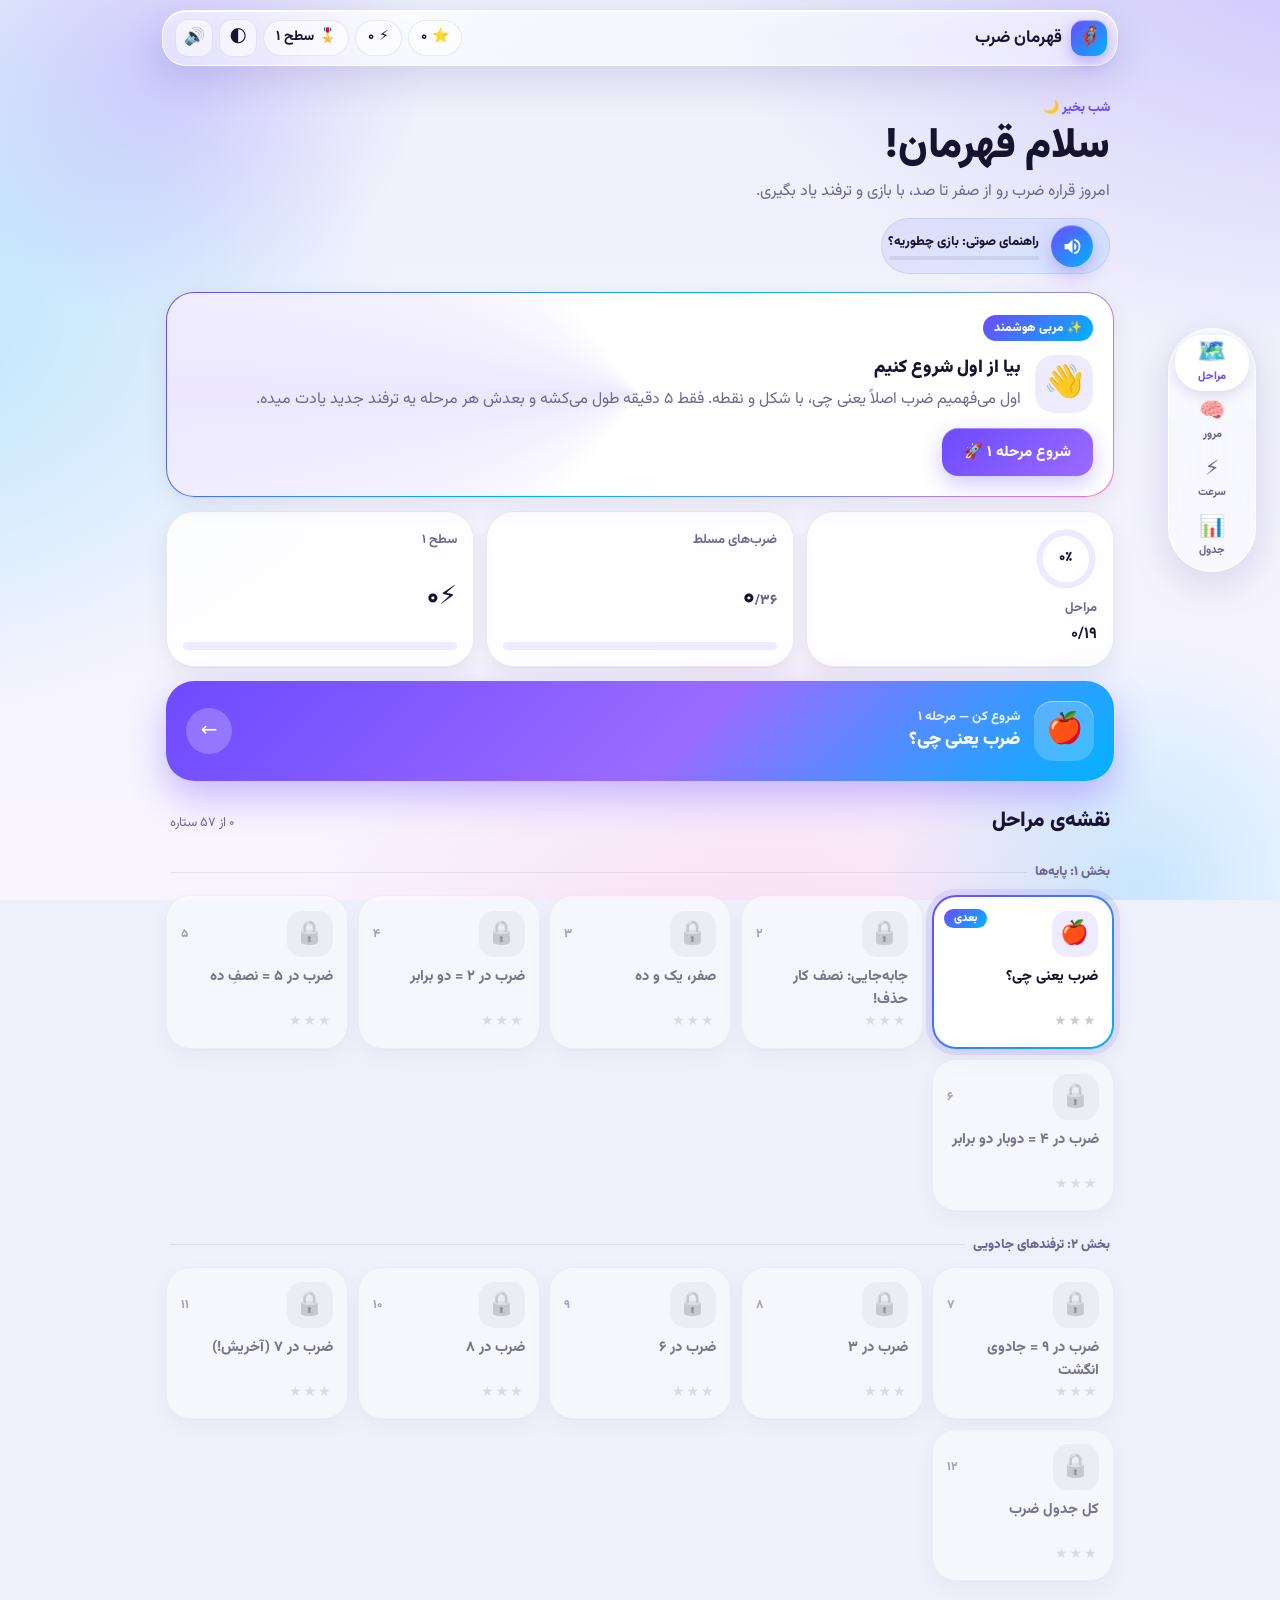
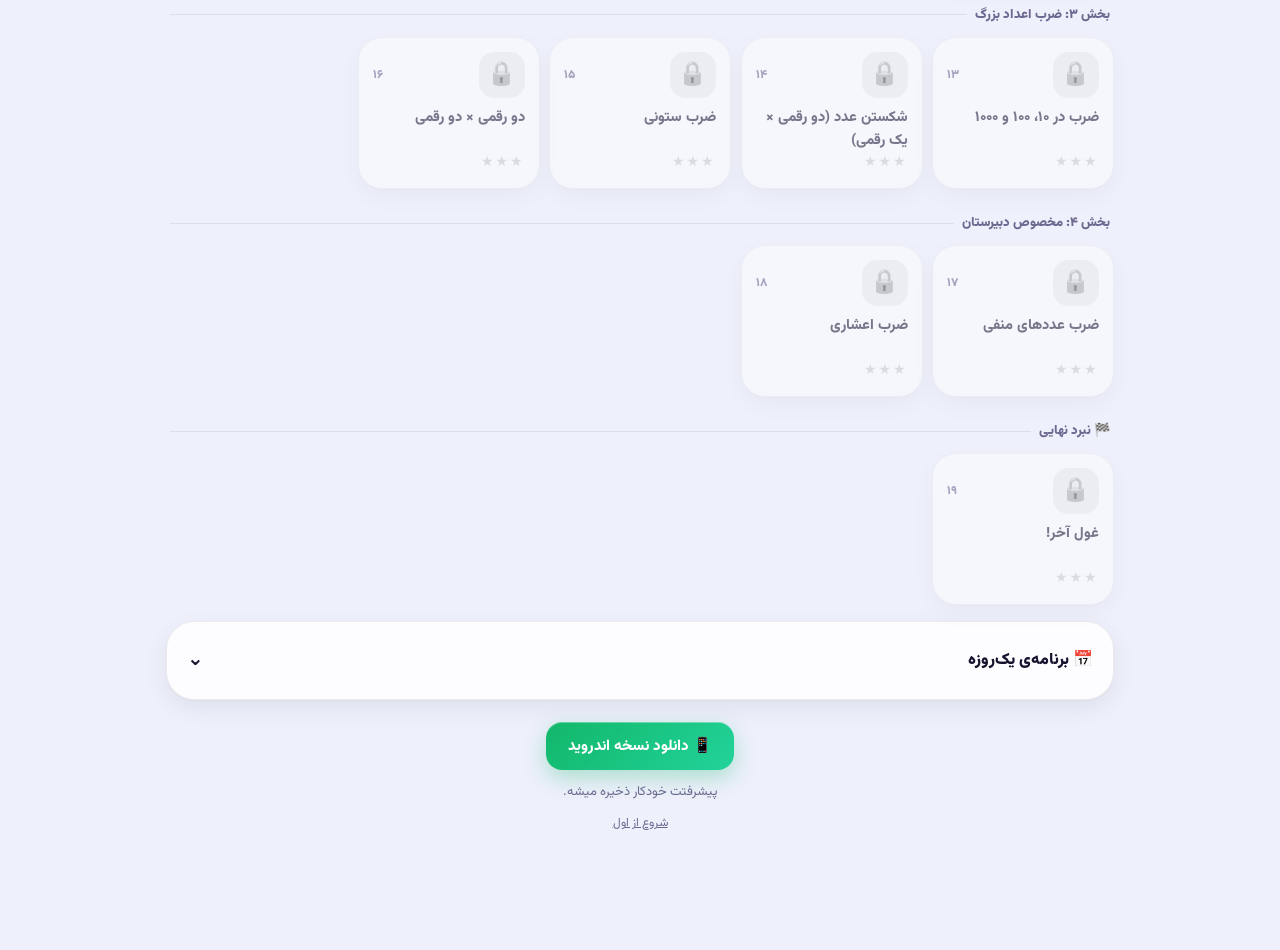
==== commit bd0936c3: "صدای معلم: روایت صوتی همه‌ی درس‌ها + راهنمای صوتی + صدای تشویق (v1.0.3)" ====
--- a/index.html
+++ b/index.html
@@ -338,6 +338,41 @@
 @media (prefers-reduced-motion:reduce){*,*::before,*::after{animation-duration:.01ms!important;animation-iteration-count:1!important;transition-duration:.01ms!important}}
 body.focus #top{position:relative;top:0}
 
+/* ---------- صدای معلم ---------- */
+.narr{display:flex;align-items:center;gap:12px;padding:10px 12px;margin-bottom:12px;border-radius:24px;border:1px solid var(--line);background:linear-gradient(135deg,var(--acc-soft),rgba(0,179,255,.09));animation:cardIn .5s var(--spring) both}
+.nbtn{position:relative;flex:none;width:54px;height:54px;border-radius:50%;border:none;cursor:pointer;display:grid;place-items:center;color:#fff;background:linear-gradient(135deg,var(--acc),var(--acc2));box-shadow:0 8px 20px rgba(109,74,255,.35),inset 0 1px 0 rgba(255,255,255,.35);transition:transform .3s var(--spring),filter .3s}
+.nbtn:hover{filter:brightness(1.08)}.nbtn:active{transform:scale(.88)}
+.nbtn svg{width:27px;height:27px;fill:currentColor}
+.nbtn .w1,.nbtn .w2{transition:opacity .3s}
+.narr[data-st=play] .w1{animation:nwave 1s ease-in-out infinite}
+.narr[data-st=play] .w2{animation:nwave 1s ease-in-out .25s infinite}
+@keyframes nwave{50%{opacity:.2}}
+.narr[data-st=play] .nbtn::after{content:"";position:absolute;inset:-5px;border-radius:50%;border:2px solid var(--acc);animation:nring 1.5s ease-out infinite;pointer-events:none}
+@keyframes nring{from{transform:scale(.9);opacity:.9}to{transform:scale(1.3);opacity:0}}
+.narr[data-st=pause] .w1,.narr[data-st=pause] .w2{opacity:.35}
+.nspin{position:absolute;inset:-4px;border-radius:50%;border:3px solid transparent;pointer-events:none}
+.narr[data-st=load] .nspin{border-top-color:var(--acc);animation:spin .8s linear infinite}
+.narr.call .nbtn{animation:pulse 1.6s infinite}
+.narr[data-st=err]{opacity:.65}.narr[data-st=err] .nbtn{filter:grayscale(1)}
+.ninfo{flex:1;min-width:0}
+.nlbl{display:block;font-size:14px;font-weight:800;line-height:1.55}
+.nprog{height:6px;border-radius:9px;background:var(--line);overflow:hidden;margin-top:7px}
+.nprog i{display:block;height:100%;width:0;border-radius:inherit;background:linear-gradient(270deg,var(--acc2),var(--acc));transition:width .3s linear}
+.nopts{display:flex;flex-direction:column;gap:6px;flex:none}
+.nrate,.nauto{height:30px;padding:0 10px;border-radius:10px;border:1px solid var(--line);background:var(--chip);color:var(--text);font:800 12px var(--font);cursor:pointer;white-space:nowrap;transition:background .25s,color .25s,transform .25s var(--spring)}
+.nrate:active,.nauto:active{transform:scale(.92)}
+.nauto.on{background:var(--acc);color:#fff;border-color:transparent}
+.narr.compact{display:inline-flex;max-width:100%;padding:6px 16px 6px 6px;margin:12px 0 0;border-radius:99px}
+.narr.compact .nbtn{width:42px;height:42px}.narr.compact .nbtn svg{width:21px;height:21px}
+.narr.compact .nprog{width:150px;height:4px;margin-top:4px}
+.narr.compact .nlbl{font-size:13px}
+#lnext.nudge2{animation:pulse 1.4s 3}
+.tts-btn{display:none;width:34px;height:34px;border-radius:50%;border:none;background:var(--acc-soft);color:var(--acc);cursor:pointer;place-items:center;vertical-align:middle;margin-inline-start:8px;transition:transform .25s var(--spring)}
+.tts-btn:active{transform:scale(.88)}
+.tts-btn svg{width:18px;height:18px;fill:currentColor}
+body.has-tts .tts-btn{display:inline-grid}
+@media (max-width:400px){.narr{gap:9px;padding:9px}.nbtn{width:48px;height:48px}.nlbl{font-size:13px}}
+
 </style>
 </head>
 <body>
@@ -620,7 +655,53 @@
 
 /* ============ انتقال صفحه‌ها ============ */
 let cur='home';
-function go(fn){const run=()=>{closeSheet(true);fn();window.scrollTo(0,0)};if(document.startViewTransition&&!RM){try{document.startViewTransition(run);return}catch(e){}}run()}
+
+/* ============ صدای معلم (روایت صوتی) ============ */
+const AUD='audio/';
+const SPK='<svg viewBox="0 0 24 24" aria-hidden="true"><path d="M3 9v6h4l5 5V4L7 9H3z"/><path class="w1" d="M16.5 12A4.5 4.5 0 0 0 14 7.97v8.05A4.47 4.47 0 0 0 16.5 12z"/><path class="w2" d="M14 3.23v2.06a7 7 0 0 1 0 13.42v2.06A9 9 0 0 0 14 3.23z"/></svg>';
+const RATES=[[1,'سرعت ۱×'],[.8,'آهسته 🐢'],[1.2,'تند 🐇']];
+if(S.auto===undefined)S.auto=true;if(!(S.rate>=0&&S.rate<RATES.length))S.rate=0;
+const NLBL={load:'یه لحظه صبر کن…',play:'معلم داره توضیح میده…',pause:'مکث شد — بزن تا ادامه بده',done:'✓ تموم شد — بزن تا دوباره گوش بدی',err:'صدا الان در دسترس نیست'};
+const NV={a:null,key:null,st:'idle',onEnd:null};
+function narrEl(){return NV.key?$$('.narr').find(e=>e.dataset.nk===NV.key):null}
+function narrUI(){$$('.narr').forEach(el=>{const on=el.dataset.nk===NV.key,st=on?NV.st:'idle';el.dataset.st=st;const l=el.querySelector('.nlbl');if(l)l.textContent=st==='idle'?el.dataset.l:NLBL[st];const b=el.querySelector('.nbtn');if(b)b.setAttribute('aria-pressed',String(st==='play'));if(!on){const i=el.querySelector('.nprog i');if(i)i.style.width='0'}})}
+function narrAudio(){if(NV.a)return NV.a;const a=NV.a=new Audio();a.preload='auto';
+  const set=st=>{NV.st=st;narrUI()};
+  a.addEventListener('playing',()=>set('play'));a.addEventListener('waiting',()=>{if(!a.paused)set('load')});
+  a.addEventListener('pause',()=>{if(!a.ended&&NV.st!=='err'&&NV.key)set('pause')});
+  a.addEventListener('ended',()=>{set('done');const i=narrEl()&&narrEl().querySelector('.nprog i');if(i)i.style.width='100%';const f=NV.onEnd;NV.onEnd=null;if(f)f()});
+  a.addEventListener('error',()=>{if(NV.key&&a.getAttribute('src'))set('err')});
+  a.addEventListener('timeupdate',()=>{const el=narrEl();if(!el||!a.duration)return;const i=el.querySelector('.nprog i');if(i)i.style.width=(a.currentTime/a.duration*100)+'%'});
+  return a}
+function narrStop(){try{window.speechSynthesis&&speechSynthesis.cancel()}catch(e){}if(NV.a){try{NV.a.pause()}catch(e){}}NV.key=null;NV.st='idle';NV.onEnd=null;narrUI()}
+function narrPlay(key,o){o=o||{};const a=narrAudio();try{a.pause()}catch(e){}
+  NV.key=key;NV.onEnd=o.onEnd||null;NV.st='load';narrUI();
+  a.src=AUD+key+'.mp3';a.defaultPlaybackRate=a.playbackRate=RATES[S.rate][0];
+  let p;try{p=a.play()}catch(e){p=null}
+  if(p&&p.then)p.then(()=>{if(o.ok)o.ok()}).catch(e=>{if(NV.key!==key)return;if(e&&e.name==='NotAllowedError'){NV.st='idle';narrUI();const el=narrEl();if(el)el.classList.add('call')}else if(e&&e.name!=='AbortError'){NV.st='err';narrUI()}});
+}
+function narrToggle(key){const a=NV.a;if(NV.key===key&&a&&NV.st!=='done'&&NV.st!=='err'){if(a.paused){a.play().catch(()=>{})}else a.pause();return}narrPlay(key,{onEnd:key[0]==='s'?lessonEnded:null})}
+function narrHTML(key,label,compact){return `<div class="narr${compact?' compact':''}" data-nk="${key}" data-l="${label}" data-st="idle"><button class="nbtn" aria-label="گوش بده" aria-pressed="false">${SPK}<span class="nspin"></span></button><div class="ninfo"><b class="nlbl">${label}</b><div class="nprog"><i></i></div></div>${compact?'':`<div class="nopts"><button class="nrate" aria-label="سرعت صدا">${RATES[S.rate][1]}</button><button class="nauto${S.auto?' on':''}" aria-pressed="${S.auto}" aria-label="پخش خودکار درس‌ها">${S.auto?'▶︎ خودکار':'خودکار'}</button></div>`}</div>`}
+function bindNarr(root){$$('.narr',root||document).forEach(el=>{const k=el.dataset.nk;
+  el.querySelector('.nbtn').onclick=()=>{el.classList.remove('call');narrToggle(k)};
+  const r=el.querySelector('.nrate');if(r)r.onclick=()=>{S.rate=(S.rate+1)%RATES.length;save();$$('.nrate').forEach(b=>b.textContent=RATES[S.rate][1]);if(NV.a)NV.a.defaultPlaybackRate=NV.a.playbackRate=RATES[S.rate][0];toast('🔊 سرعت صدا: '+RATES[S.rate][1])};
+  const au=el.querySelector('.nauto');if(au)au.onclick=()=>{S.auto=!S.auto;save();$$('.nauto').forEach(b=>{b.classList.toggle('on',S.auto);b.setAttribute('aria-pressed',String(S.auto));b.textContent=S.auto?'▶︎ خودکار':'خودکار'});toast(S.auto?'▶︎ از این به بعد درس‌ها خودشون پخش میشن':'⏸ پخش خودکار خاموش شد؛ هر وقت خواستی دکمه‌ی 🔊 رو بزن')};
+  narrUI()})}
+function lessonEnded(){const b=$('#lnext');if(b){b.classList.remove('nudge2');void b.offsetWidth;b.classList.add('nudge2')}}
+/* صدای تشویق کوتاه */
+const VFX={};let vfxT=0;
+function vfx(k,delay){if(S.mute)return;const now=Date.now();if(now-vfxT<1500)return;vfxT=now;setTimeout(()=>{try{const a=VFX[k]||(VFX[k]=new Audio(AUD+k+'.mp3'));a.currentTime=0;a.playbackRate=1;const p=a.play();if(p&&p.catch)p.catch(()=>{})}catch(e){}},delay||0)}
+function vfxPreload(){['ok1','ok2','ok3','ok4','ok5','no1','no2'].forEach(k=>{if(!VFX[k]){try{const a=new Audio();a.preload='auto';a.src=AUD+k+'.mp3';VFX[k]=a}catch(e){}}})}
+/* خواندن متن‌های پویا با صدای سیستم (فقط اگه دستگاه صدای فارسی داشته باشه) */
+let faV=null;
+function findFaV(){try{faV=speechSynthesis.getVoices().find(v=>/^fa\b|^fa[-_]|persian|farsi/i.test(v.lang+' '+v.name))||null}catch(e){faV=null}document.body.classList.toggle('has-tts',!!faV)}
+if('speechSynthesis' in window){findFaV();try{speechSynthesis.addEventListener('voiceschanged',findFaV)}catch(e){}}
+function ttsText(h){const d=document.createElement('div');d.innerHTML=h;return d.textContent.replace(/×/g,' ضربدر ').replace(/=\s*[؟?]/g,' چند میشه؟').replace(/=/g,' مساوی ').replace(/−/g,' منفی ').replace(/٫/g,' ممیز ').replace(/[💡✨🔁⚡🎉🌟💪🔥👏🧠🚀]/g,'').replace(/\s+/g,' ').trim()}
+function ttsSay(h){if(!faV)return;try{narrStop();const u=new SpeechSynthesisUtterance(ttsText(h));u.voice=faV;u.lang=faV.lang;u.rate=.9*RATES[S.rate][0];speechSynthesis.speak(u)}catch(e){}}
+const ttsBtn=(id)=>`<button class="tts-btn" data-tts="${id}" aria-label="برام بخون">${SPK}</button>`;
+function bindTTS(root){$$('[data-tts]',root||document).forEach(b=>b.onclick=e=>{e.stopPropagation();const t=document.getElementById(b.dataset.tts);if(t)ttsSay(t.innerHTML)})}
+
+function go(fn){const run=()=>{closeSheet(true);narrStop();fn();window.scrollTo(0,0)};if(document.startViewTransition&&!RM){try{document.startViewTransition(run);return}catch(e){}}run()}
 
 /* ============ هدر و ناوبری شناور ============ */
 function renderChrome(){
@@ -628,7 +709,7 @@
   <div class="chips"><span class="chip" id="chStars" title="ستاره‌ها">⭐ <b></b></span><span class="chip" id="xpchip" title="امتیاز">⚡ <b></b></span><span class="chip hide-sm" id="chLvl" title="سطح">🎖️ <b></b></span>
   <button class="icon-btn" id="thBtn" aria-label="تغییر تم"></button><button class="icon-btn" id="muBtn" aria-label="صدا"></button></div>`;
   $('#brand').onclick=()=>home();$('#thBtn').onclick=cycleTheme;
-  $('#muBtn').onclick=()=>{S.mute=!S.mute;save();updateHeader();toast(S.mute?'🔇 صدا خاموش شد':'🔊 صدا روشن شد')};
+  $('#muBtn').onclick=()=>{S.mute=!S.mute;save();if(S.mute)narrStop();updateHeader();toast(S.mute?'🔇 صدا خاموش شد':'🔊 صدا روشن شد')};
   $('#nav').innerHTML='<div class="pill" id="pill"></div>'+TABS.map(t=>`<button class="nav-item" data-tab="${t[0]}" aria-current="false"><span class="ni">${t[1]}</span>${t[2]}</button>`).join('');
   $$('.nav-item').forEach(b=>b.onclick=()=>{const t=TABS.find(x=>x[0]===b.dataset.tab);if(t)t[3]()});
   updateHeader();
@@ -698,7 +779,7 @@
   const s=STAGES[nx],mins=Math.max(3,Math.round(s.lesson.length*1.2+s.count*.35));
   return{e:s.icon,t:`قدم بعدی: ${s.title}`,x:`حدود ${fa(mins)} دقیقه طول می‌کشه. ${done?`تا اینجا ${fa(done)} مرحله رو رد کردی. ${done>=N/2?'بیشتر از نصف راه رو اومدی! 💪':'عالی پیش میری!'}`:''}`,a:[['بزن بریم 🚀',el=>stageSheet(nx,el),1]]};
 }
-function coachHTML(c){return `<section class="card coach" id="coach"><div class="coach-glow"></div><span class="coach-badge">✨ مربی هوشمند</span><div class="coach-body"><div class="coach-emoji">${c.e}</div><div><h3>${c.t}</h3><p id="coachText">${c.x}</p></div></div><div class="coach-actions">${c.a.map((a,i)=>`<button class="btn ${a[2]?'':'ghost'}" data-ca="${i}">${a[0]}</button>`).join('')}</div></section>`}
+function coachHTML(c){return `<section class="card coach" id="coach"><div class="coach-glow"></div><span class="coach-badge">✨ مربی هوشمند</span><div class="coach-body"><div class="coach-emoji">${c.e}</div><div><h3>${c.t}</h3><p><span id="coachText">${c.x}</span>${ttsBtn('coachText')}</p></div></div><div class="coach-actions">${c.a.map((a,i)=>`<button class="btn ${a[2]?'':'ghost'}" data-ca="${i}">${a[0]}</button>`).join('')}</div></section>`}
 function bindCoach(c){$$('[data-ca]').forEach(b=>b.onclick=()=>c.a[+b.dataset.ca][1](b))}
 
 /* ============ صفحه اصلی ============ */
@@ -711,7 +792,7 @@
     map+=`<button class="stage ${lock?'locked':''} ${st?'done':''} ${isNext?'next':''}" data-i="${i}" style="--d:${Math.min(i,12)*28}ms"><div class="st-top"><span class="st-icon">${lock?'🔒':s.icon}</span><span class="st-num">${fa(i+1)}</span></div><div class="st-title">${s.title}</div><div class="st-stars">${[0,1,2].map(k=>`<span class="${k<st?'on':''}">★</span>`).join('')}</div>${isNext?'<span class="st-badge">بعدی</span>':''}${st?'<span class="st-check">✓</span>':''}</button>`});
   const web=location.protocol!=='file:';
   app.innerHTML=`
-  <section class="hello"><div class="eyebrow">${greeting()}</div><h1>${done===N?'قهرمان ضرب! 🏆':'سلام قهرمان!'}</h1><p class="mut">${done===0?'امروز قراره ضرب رو از صفر تا صد، با بازی و ترفند یاد بگیری.':done===N?'همه‌ی مراحل رو فتح کردی. حالا فقط مرور کن که همیشه یادت بمونه.':`${fa(done)} مرحله از ${fa(N)} رو رد کردی. ادامه بده، داری عالی پیش میری.`}</p></section>
+  <section class="hello"><div class="eyebrow">${greeting()}</div><h1>${done===N?'قهرمان ضرب! 🏆':'سلام قهرمان!'}</h1><p class="mut">${done===0?'امروز قراره ضرب رو از صفر تا صد، با بازی و ترفند یاد بگیری.':done===N?'همه‌ی مراحل رو فتح کردی. حالا فقط مرور کن که همیشه یادت بمونه.':`${fa(done)} مرحله از ${fa(N)} رو رد کردی. ادامه بده، داری عالی پیش میری.`}</p>${narrHTML('guide','راهنمای صوتی: بازی چطوریه؟',1)}</section>
   ${coachHTML(c)}
   <section class="stat-grid">
     <div class="card stat">${ringSVG('a',done/N)}<div><div class="lbl">مراحل</div><b>${fa(done)}/${fa(N)}</b></div></div>
@@ -731,7 +812,8 @@
    <li>👹 <b>قبل خواب:</b> غول آخر و یه دور مرور هوشمند</li>
    <li>💡 <b>نکته طلایی:</b> تا یه هفته هر روز ۵ دقیقه مرور هوشمند بزن تا همیشه یادت بمونه.</li></ul></details>
   <div class="footer">${web?`<a class="btn good" href="https://github.com/Amir13891389199/zarb-hero/releases/latest/download/zarb-hero.apk">📱 دانلود نسخه اندروید</a>`:''}<span class="mut small">پیشرفتت خودکار ذخیره میشه.</span><button class="linkbtn" id="reset">شروع از اول</button></div>`;
-  bindCoach(c);
+  bindCoach(c);bindNarr(app);bindTTS(app);
+  if(!S.guided&&!S.mute)narrPlay('guide',{ok:()=>{S.guided=1;save()}});
   $$('.stage').forEach(b=>b.onclick=()=>stageSheet(+b.dataset.i,b));
   if($('#cont'))$('#cont').onclick=e=>stageSheet(nx,e.currentTarget);
   $('#reset').onclick=e=>askConfirm({origin:e.currentTarget,icon:'🗑️',title:'همه‌ی پیشرفت پاک بشه؟',text:'ستاره‌ها، امتیازها و جعبه‌های لایتنر صفر میشن.',yes:'آره، پاک کن',danger:1,onYes:()=>{const th=S.theme,mu=S.mute;S={xp:0,stars:{},lt:{},tm:{},best:0,mute:mu,theme:th,lastDay:'',log:[]};save();updateHeader();home()}});
@@ -750,6 +832,7 @@
 function renderLessonShell(i){
   const s=STAGES[i];L={i,k:0};
   app.innerHTML=`<div class="lesson-head"><button class="icon-btn" id="lback" aria-label="برگشت">→</button><div class="lh-icon" style="view-transition-name:hero">${s.icon}</div><div class="lh-text"><div class="eyebrow">مرحله ${fa(i+1)} — درس</div><h2>${s.title}</h2></div><button class="btn ghost sm" id="lskip">تمرین ⏭</button></div>
+  <div id="lnarr"></div>
   <article class="card lesson" id="lcard"></article>
   <div class="lesson-nav"><button class="btn ghost" id="lprev">→ قبلی</button><div class="sdots" id="ldots"></div><button class="btn" id="lnext">بعدی ←</button></div>${s.lesson.length>1?'<div class="swipe-hint">می‌تونی صفحه‌ها رو با کشیدن انگشت هم عوض کنی 👆</div>':''}`;
   $('#lback').onclick=()=>home();$('#lskip').onclick=()=>startQuiz(i);
@@ -765,6 +848,8 @@
   $('#ldots').innerHTML=s.lesson.map((_,j)=>`<i class="${j===k?'on':''}"></i>`).join('');
   $('#lprev').style.visibility=k>0?'visible':'hidden';
   const nb=$('#lnext'),last=k===n-1;nb.textContent=last?'بزن بریم تمرین! 🚀':'بعدی ←';nb.classList.toggle('good',last);
+  narrStop();const nk=`s${L.i+1}-${k}`;$('#lnarr').innerHTML=narrHTML(nk,'بزن تا معلم این صفحه رو برات توضیح بده');bindNarr($('#lnarr'));nb.classList.remove('nudge2');
+  if(S.auto&&!S.mute)narrPlay(nk,{onEnd:lessonEnded});
   if(dir&&!RM){sTap();lc.animate([{opacity:0,transform:`translateX(${dir>0?-48:48}px)`},{opacity:1,transform:'none'}],{duration:420,easing:SPRING})}
 }
 
@@ -799,7 +884,7 @@
 function startQuiz(i){const s=STAGES[i];const deck=s.deck?s.deck():Array.from({length:s.count},()=>s.gen());beginQuiz({mode:'stage',i,title:`${s.icon} ${s.title}`,deck,pass:s.pass})}
 function startReview(){lastFact='';beginQuiz({mode:'review',title:'🧠 مرور هوشمند',deck:Array.from({length:15},()=>factQ(...pickFact()))})}
 function startFocus(facts){const d=[];while(d.length<10)shuffle(facts).forEach(f=>{if(d.length<10)d.push(f)});beginQuiz({mode:'focus',title:'🎯 تمرین هدفمند',deck:d.map(([a,b])=>Math.random()<.5?factQ(a,b):factQ(b,a))})}
-function beginQuiz(o){Q=Object.assign({queue:o.deck,total:o.deck.length,done:0,first:0,xp:0,streak:0,maxStreak:0,wrong:[],t:Date.now(),wrongBy:{},tipped:{}},o);go(()=>{setTab(null);cur='quiz';renderQuizShell();nextQ(true)})}
+function beginQuiz(o){vfxPreload();Q=Object.assign({queue:o.deck,total:o.deck.length,done:0,first:0,xp:0,streak:0,maxStreak:0,wrong:[],t:Date.now(),wrongBy:{},tipped:{}},o);go(()=>{setTab(null);cur='quiz';renderQuizShell();nextQ(true)})}
 function renderQuizShell(){
   app.innerHTML=`<div class="quiz"><div class="quiz-bar"><button class="icon-btn" id="qx" aria-label="خروج">✕</button><div class="pbar"><i id="pfill"></i></div><span class="qcount" id="qcount"></span></div><div class="card qcard" id="qcard"></div><div class="pad glass" id="pad">${padHTML()}</div></div>`;
   bindPad();
@@ -810,10 +895,11 @@
   const c=Q.cur=Q.queue.shift();Q.t0=Date.now();Q.hint=false;
   $('#pfill').style.width=(Q.done/Q.total*100)+'%';$('#qcount').textContent=`${fa(Q.done)}/${fa(Q.total)}`;
   const qc=$('#qcard');
-  qc.innerHTML=`<div class="q-top"><span>${Q.title}</span>${c.retry?'<span class="tag warn">🔁 دوباره</span>':''}${Q.streak>=3?`<span class="tag fire">🔥 ${fa(Q.streak)} تا پشت هم</span>`:''}</div>${c.viz||''}${c.sub?`<div class="qsub">${c.sub}</div>`:''}<div class="qtext">${c.text}</div><div class="disp" id="disp"></div><div class="fb" id="fb"></div><button class="hint-btn" id="hbtn">💡 راهنما</button>`;
+  qc.innerHTML=`<div class="q-top"><span>${Q.title}</span>${c.retry?'<span class="tag warn">🔁 دوباره</span>':''}${Q.streak>=3?`<span class="tag fire">🔥 ${fa(Q.streak)} تا پشت هم</span>`:''}</div>${c.viz||''}${c.sub?`<div class="qsub">${c.sub}</div>`:''}<div class="qtext"><span id="qtext">${c.text}</span>${ttsBtn('qtext')}</div><div class="disp" id="disp"></div><div class="fb" id="fb"></div><button class="hint-btn" id="hbtn">💡 راهنما</button>`;
   pad={buf:'',locked:false,submit:checkAns,cont:null};updateDisp();
   if(!first&&!RM)qc.animate([{opacity:0,transform:'translateX(-40px) scale(.98)'},{opacity:1,transform:'none'}],{duration:420,easing:SPRING});
-  $('#hbtn').onclick=()=>{Q.hint=true;$('#fb').innerHTML=`<div class="hintbox">💡 ${c.hint}</div>`;$('#hbtn').style.display='none'};
+  $('#hbtn').onclick=()=>{Q.hint=true;$('#fb').innerHTML=`<div class="hintbox">💡 <span id="hintT">${c.hint}</span>${ttsBtn('hintT')}</div>`;bindTTS($('#fb'));$('#hbtn').style.display='none'};
+  bindTTS(qc);
   Q.ht=setTimeout(()=>{const h=$('#hbtn');if(h&&pad&&!pad.locked)h.classList.add('nudge')},12000);
 }
 function checkAns(){
@@ -824,17 +910,17 @@
   if(!c.retry)Q.done++;
   $('#pfill').style.width=(Q.done/Q.total*100)+'%';$('#qcount').textContent=`${fa(Q.done)}/${fa(Q.total)}`;
   if(ok){
-    sGood();Q.streak++;Q.maxStreak=Math.max(Q.maxStreak,Q.streak);if(!c.retry)Q.first++;
+    sGood();if(Q.mode!=='speed')vfx(pick(['ok1','ok2','ok3','ok4','ok5']),140);Q.streak++;Q.maxStreak=Math.max(Q.maxStreak,Q.streak);if(!c.retry)Q.first++;
     const g=c.retry?3:(Q.hint?5:10)+(Q.streak>=5?2:0);Q.xp+=g;S.xp+=g;save();
     d.classList.add('ok');fb.innerHTML=`<span class="fb-chip good">${pick(praise)}${ms<4000&&!Q.hint?' ⚡ سریع!':''}</span>`;
     flyXP(d,g);window._nq=setTimeout(()=>nextQ(),900);
   }else{
-    sBad();Q.streak=0;d.classList.add('bad');Q.queue.push(Object.assign({},c,{retry:true}));if(!c.retry)Q.wrong.push(c);
+    sBad();vfx(pick(['no1','no2']),350);Q.streak=0;d.classList.add('bad');Q.queue.push(Object.assign({},c,{retry:true}));if(!c.retry)Q.wrong.push(c);
     d.innerHTML=`<s>${fa(pad.buf)}</s><span class="to">→</span><span class="right">${fa(c.ans)}</span>`;
     let tip='';
     if(c.fact){const m=stratM(c.fact[0],c.fact[1]);if(m!==null&&TIP_STAGE[m]!==undefined){Q.wrongBy[m]=(Q.wrongBy[m]||0)+1;if(Q.wrongBy[m]>=2&&!Q.tipped[m]&&Q.i!==TIP_STAGE[m]){Q.tipped[m]=1;tip=`<div class="coachtip">✨ <b>مربی:</b> به نظر میاد ضرب در ${M(m)} هنوز جا نیفتاده. بعد از این تمرین، درس «${STAGES[TIP_STAGE[m]].title}» رو یه بار دیگه ببین.</div>`}}}
-    fb.innerHTML=`<span class="fb-chip bad">نزدیک بود! جواب درست: ${M(c.ans)}</span><div class="hintbox">💡 ${c.hint}</div>${tip}<button class="btn block" id="cbtn">فهمیدم، ادامه ←</button><div class="mut small" style="margin-top:6px">این سوال آخر تمرین دوباره میاد 🔁</div>`;
-    pad.cont=()=>{pad=null;nextQ()};$('#cbtn').onclick=pad.cont;save();
+    fb.innerHTML=`<span class="fb-chip bad">نزدیک بود! جواب درست: ${M(c.ans)}</span><div class="hintbox">💡 <span id="hintT">${c.hint}</span>${ttsBtn('hintT')}</div>${tip}<button class="btn block" id="cbtn">فهمیدم، ادامه ←</button><div class="mut small" style="margin-top:6px">این سوال آخر تمرین دوباره میاد 🔁</div>`;
+    pad.cont=()=>{pad=null;nextQ()};$('#cbtn').onclick=pad.cont;bindTTS(fb);save();
     setTimeout(()=>{const b=$('#cbtn');if(b)b.scrollIntoView({block:'center',behavior:RM?'auto':'smooth'})},120);
   }
 }
@@ -862,7 +948,7 @@
     const on=(id,fn)=>{const b=$('#'+id);if(b)b.onclick=fn};
     on('ra1',()=>lesson(qi+1,0));on('ra2',()=>startQuiz(qi));on('ra3',()=>home());on('ra4',()=>lesson(qi,0));on('ra5',()=>mode==='focus'&&wrongFacts.length?startFocus(wrongFacts):startReview());on('ra6',()=>tableScreen());
   });
-  if(st||mode!=='stage'){setTimeout(sWin,300);if(st)setTimeout(confetti,350)}
+  if(st||mode!=='stage'){setTimeout(sWin,300);if(st)setTimeout(confetti,350);vfxT=0;vfx(st?'win':'ok2',900)}
 }
 
 /* ============ مسابقه سرعت ============ */
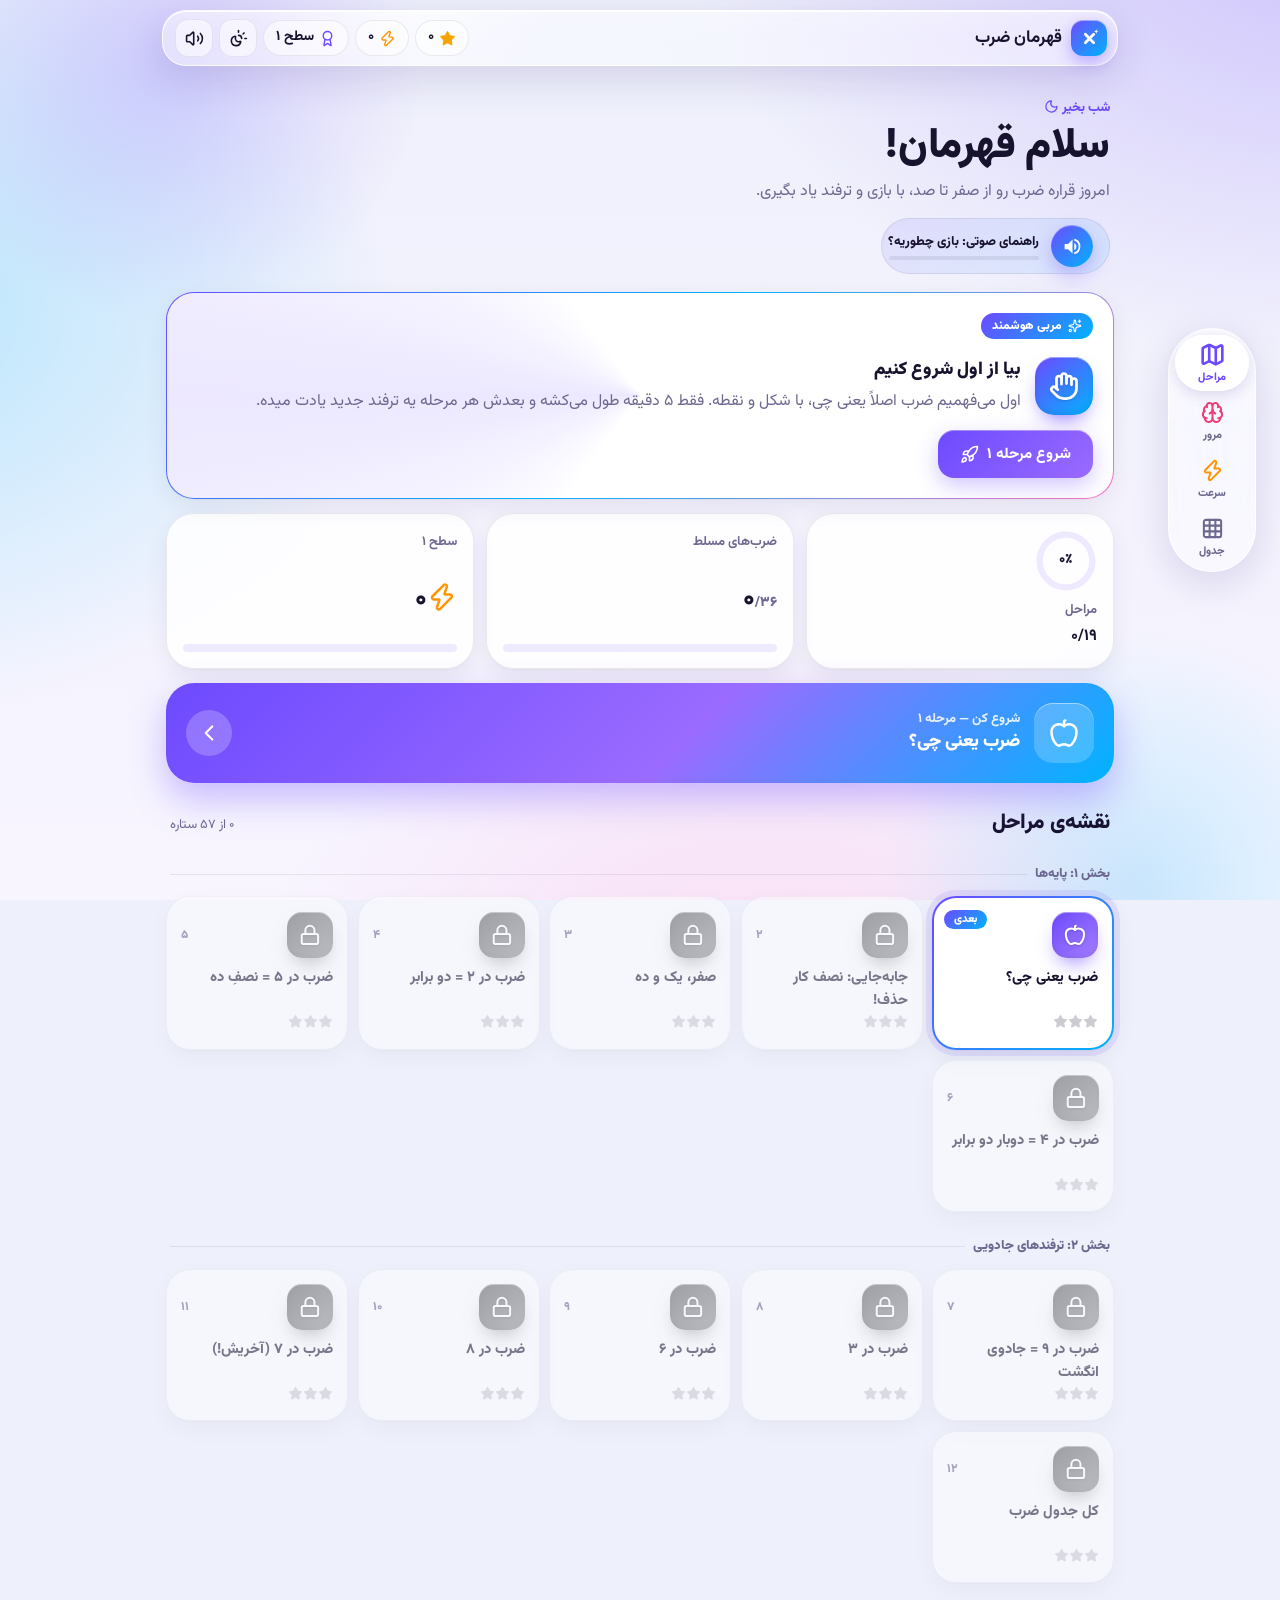
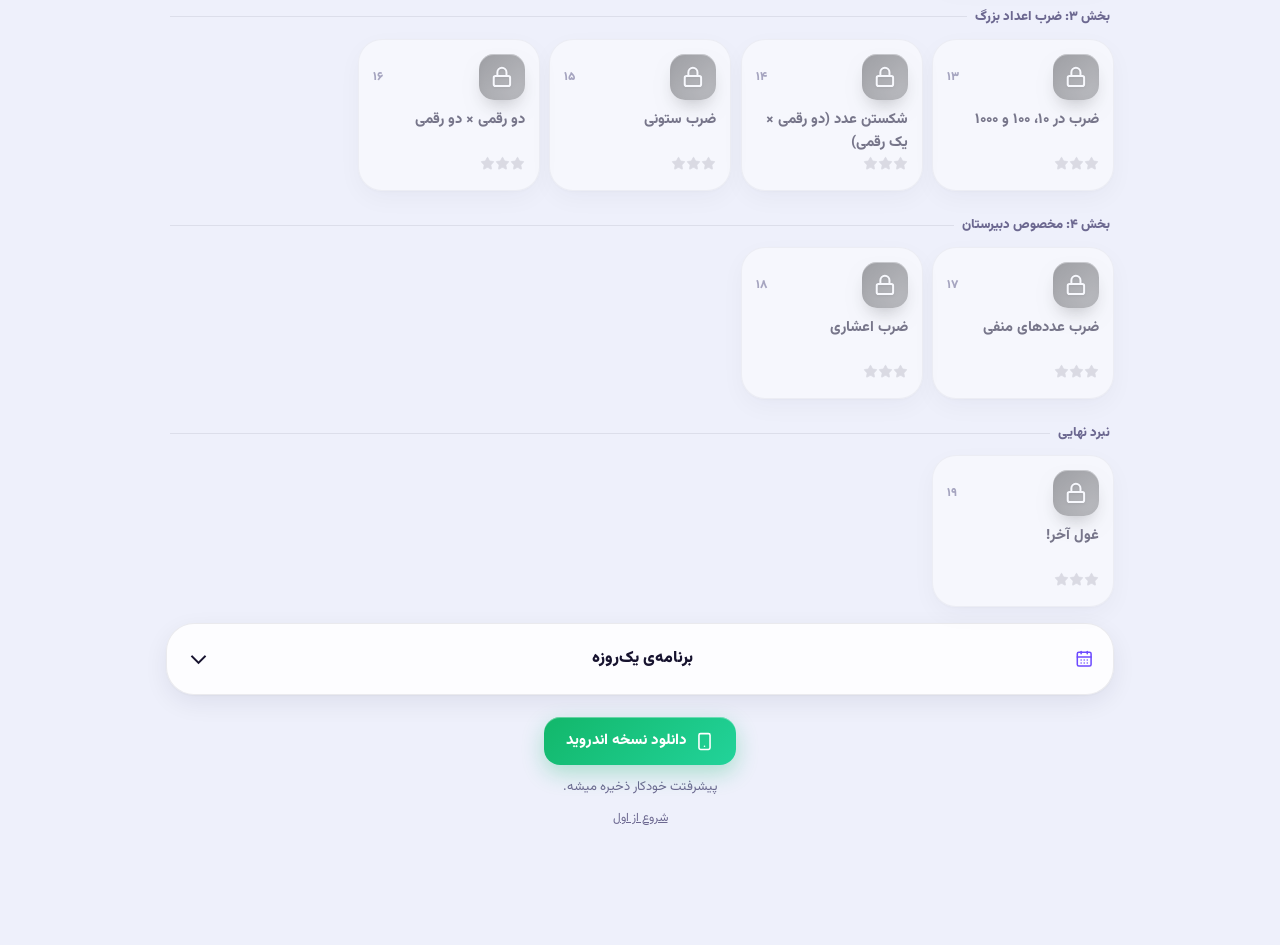
==== commit 38c71ce0: "آیکون‌های برداری به‌جای ایموجی: اسپرایت Lucide، کاشی‌های رنگی مراحل، لوگوی جدید (v1.0.4)" ====
--- a/index.html
+++ b/index.html
@@ -5,7 +5,8 @@
 <meta name="viewport" content="width=device-width,initial-scale=1,viewport-fit=cover">
 <meta name="theme-color" content="#eef0fb">
 <meta name="color-scheme" content="light dark">
-<title>قهرمان ضرب 🦸</title>
+<title>قهرمان ضرب</title>
+<link rel="icon" href="data:image/svg+xml,%3Csvg xmlns=%27http://www.w3.org/2000/svg%27 viewBox=%270 0 36 36%27%3E%3Cdefs%3E%3ClinearGradient id=%27g%27 x2=%271%27 y2=%271%27%3E%3Cstop stop-color=%27%236d4aff%27/%3E%3Cstop offset=%271%27 stop-color=%27%2300b3ff%27/%3E%3C/linearGradient%3E%3C/defs%3E%3Crect width=%2736%27 height=%2736%27 rx=%2710%27 fill=%27url(%23g)%27/%3E%3Cpath d=%27M11.5 11.5l13 13M24.5 11.5l-13 13%27 stroke=%27%23fff%27 stroke-width=%274.4%27 stroke-linecap=%27round%27/%3E%3C/svg%3E">
 <style>
 @font-face{font-family:'Vazirmatn';src:url([data-uri]) format('woff2');font-weight:100 900;font-display:swap}
 *{box-sizing:border-box;margin:0;padding:0;-webkit-tap-highlight-color:transparent}
@@ -165,8 +166,8 @@
 details.plan{margin-top:16px}
 details.plan summary{list-style:none;font-weight:900;cursor:pointer;display:flex;justify-content:space-between;align-items:center;font-size:16px}
 details.plan summary::-webkit-details-marker{display:none}
-details.plan summary::after{content:"⌄";font-size:20px;transition:transform .35s var(--spring)}
-details.plan[open] summary::after{transform:rotate(180deg)}
+details.plan summary::after{content:"";width:9px;height:9px;margin:0 6px 6px;border:solid currentColor;border-width:0 2.5px 2.5px 0;transform:rotate(45deg);transition:transform .35s var(--spring)}
+details.plan[open] summary::after{transform:translateY(5px) rotate(225deg)}
 .plan ul{list-style:none;margin-top:12px;display:grid;gap:8px}
 .plan li{padding:10px 14px;border-radius:16px;background:var(--surface2);animation:cardIn .5s var(--spring) both}
 .footer{text-align:center;margin-top:22px;display:grid;gap:10px;justify-items:center}
@@ -283,7 +284,7 @@
 .res-emoji{font-size:64px;animation:pop .7s var(--spring)}
 .rstars{font-size:52px;letter-spacing:8px;margin:4px 0}
 .rstar{display:inline-block;opacity:.18;animation:starIn .7s var(--spring) both}
-.rstar.on{color:#ffb020;opacity:1;text-shadow:0 6px 20px rgba(255,176,32,.5)}
+.rstar.on{color:#ffb020;opacity:1;filter:drop-shadow(0 6px 14px rgba(255,176,32,.55))}
 @keyframes starIn{from{transform:scale(0) rotate(-120deg);opacity:0}}
 .res-stats{display:grid;grid-template-columns:repeat(4,1fr);gap:8px;margin:18px 0}
 .res-stats div{background:var(--surface2);border-radius:18px;padding:12px 6px;animation:cardIn .6s var(--spring) both}
@@ -373,9 +374,51 @@
 body.has-tts .tts-btn{display:inline-grid}
 @media (max-width:400px){.narr{gap:9px;padding:9px}.nbtn{width:48px;height:48px}.nlbl{font-size:13px}}
 
+/* ---------- آیکون‌های برداری ---------- */
+.ic,.icf{width:1.15em;height:1.15em;flex:none;display:inline-block;vertical-align:-.22em;stroke:currentColor;fill:none;stroke-width:2;stroke-linecap:round;stroke-linejoin:round;overflow:visible}
+.icf{fill:currentColor;stroke-width:1.2}
+svg[data-c=gold]{color:#f5a300}svg[data-c=amber]{color:#ff9500}svg[data-c=orange]{color:#ff5f2e}svg[data-c=pink]{color:#ec3f78}
+svg[data-c=violet]{color:var(--acc)}svg[data-c=green]{color:var(--good)}svg[data-c=red]{color:var(--bad)}svg[data-c=blue]{color:#2f8bff}
+svg[data-c=teal]{color:#00a88f}svg[data-c=mut]{color:var(--mut)}
+.lesson h3 .ic{width:1.05em;height:1.05em;margin-inline-start:4px}
+.logo svg{width:23px;height:23px}
+.icon-btn .ic{width:19px;height:19px}
+.nav-item .ni{display:grid;place-items:center;height:28px}.nav-item .ni .ic{width:23px;height:23px;stroke-width:2.1}
+.nav-item[aria-current=true] .ni .ic{stroke-width:2.4}
+.chip .ic,.chip .icf{width:17px;height:17px}
+.tile{background:linear-gradient(140deg,var(--g1,var(--acc)),var(--g2,var(--acc2)))!important;color:#fff;box-shadow:0 10px 22px -10px var(--g1,#6d4aff),inset 0 1px 0 rgba(255,255,255,.42),inset 0 -2px 6px rgba(0,0,0,.08)}
+.tile>.ic,.tile>.icf{color:#fff!important;width:.95em;height:.95em;stroke-width:2.2;filter:drop-shadow(0 1px 1px rgba(0,0,0,.15))}
+.gt{font-weight:900;line-height:1;direction:ltr;unicode-bidi:isolate;letter-spacing:-.5px;text-shadow:0 1px 2px rgba(0,0,0,.15)}
+.st-icon .gt{font-size:21px}.st-icon .gt.sm{font-size:16px}
+.lh-icon .gt{font-size:25px}.lh-icon .gt.sm{font-size:19px}
+.sheet-icon .gt{font-size:34px}.sheet-icon .gt.sm{font-size:27px}
+.coach-emoji .gt{font-size:25px}.coach-emoji .gt.sm{font-size:19px}
+.continue .ci .gt{font-size:25px}.continue .ci .gt.sm{font-size:19px}.continue .ci .ic{width:30px;height:30px;color:#fff}
+.continue .arrow .ic{width:26px;height:26px}
+.qt-ic{font-size:15px;display:inline-grid;place-items:center;width:26px;height:26px;border-radius:9px;vertical-align:middle;margin-inline-end:7px;box-shadow:none}
+.qt-ic .gt{font-size:11px}
+.res-emoji.tile,.bigemoji.tile{width:104px;height:104px;border-radius:34px;margin:0 auto 10px;display:grid;place-items:center;font-size:0;animation:pop .7s var(--spring)}
+.bigemoji.tile{width:92px;height:92px;border-radius:30px;--g1:#ff9a12;--g2:#ffcc33}
+.res-emoji.tile>.ic,.bigemoji.tile>.ic{width:54px;height:54px}
+.coach-emoji.tile>.ic{width:30px;height:30px}
+.mode-card .mi.tile>.ic{width:28px;height:28px}
+#m2 .mi.tile{--g1:#ff5a3c;--g2:#ff8a4a}
+.st-check .ic{width:14px;height:14px;stroke-width:3.2}
+.rstars .icf{width:52px;height:52px;vertical-align:middle}
+.sheet-stars .icf{width:28px;height:28px}
+.st-stars .icf{width:15px;height:15px}
+.pad .ic{width:24px;height:24px}
+.btn .ic{width:19px;height:19px;vertical-align:-.25em}
+.tag .ic{width:14px;height:14px}
+.meta-row .ic{width:14px;height:14px;margin-inline-end:3px}
+.plan li>.ic:first-child{width:20px;height:20px;margin-inline-end:4px}
+.mut>.ic{opacity:.9}
+.btn:not(.ghost):not(.sec) svg[data-c],.coach-badge svg[data-c],.continue svg[data-c],.nauto.on svg,.tile svg[data-c]{color:#fff}
+
 </style>
 </head>
 <body>
+<svg xmlns="http://www.w3.org/2000/svg" style="position:absolute;width:0;height:0;overflow:hidden" aria-hidden="true"><!-- Lucide icons, ISC license --><symbol id="iapple" viewBox="0 0 24 24"><path d="M12 6.528V3a1 1 0 0 1 1-1h0"/> <path d="M18.237 21A15 15 0 0 0 22 11a6 6 0 0 0-10-4.472A6 6 0 0 0 2 11a15.1 15.1 0 0 0 3.763 10 3 3 0 0 0 3.648.648 5.5 5.5 0 0 1 5.178 0A3 3 0 0 0 18.237 21"/></symbol><symbol id="iarrow_down" viewBox="0 0 24 24"><path d="M12 5v14"/> <path d="m19 12-7 7-7-7"/></symbol><symbol id="iarrow_left_right" viewBox="0 0 24 24"><path d="M8 3 4 7l4 4"/> <path d="M4 7h16"/> <path d="m16 21 4-4-4-4"/> <path d="M20 17H4"/></symbol><symbol id="iaward" viewBox="0 0 24 24"><path d="m15.477 12.89 1.515 8.526a.5.5 0 0 1-.81.47l-3.58-2.687a1 1 0 0 0-1.197 0l-3.586 2.686a.5.5 0 0 1-.81-.469l1.514-8.526"/> <circle cx="12" cy="8" r="6"/></symbol><symbol id="ibiceps_flexed" viewBox="0 0 24 24"><path d="M12.409 13.017A5 5 0 0 1 22 15c0 3.866-4 7-9 7-4.077 0-8.153-.82-10.371-2.462-.426-.316-.631-.832-.62-1.362C2.118 12.723 2.627 2 10 2a3 3 0 0 1 3 3 2 2 0 0 1-2 2c-1.105 0-1.64-.444-2-1"/> <path d="M15 14a5 5 0 0 0-7.584 2"/> <path d="M9.964 6.825C8.019 7.977 9.5 13 8 15"/></symbol><symbol id="ibook_open" viewBox="0 0 24 24"><path d="M12 5v16"/> <path d="M20.001 19A2 2 0 0022 17V5a2 2 0 00-1.999-2L16 3.002A5 5 0 0012 5a5 5 0 00-4-2H4a2 2 0 00-2 2v12a2 2 0 001.999 2H8a5 5 0 014 2 5 5 0 014-2z"/></symbol><symbol id="ibrain" viewBox="0 0 24 24"><path d="M12 18V5"/> <path d="M15 13a4.17 4.17 0 0 1-3-4 4.17 4.17 0 0 1-3 4"/> <path d="M17.598 6.5A3 3 0 1 0 12 5a3 3 0 1 0-5.598 1.5"/> <path d="M17.997 5.125a4 4 0 0 1 2.526 5.77"/> <path d="M18 18a4 4 0 0 0 2-7.464"/> <path d="M19.967 17.483A4 4 0 1 1 12 18a4 4 0 1 1-7.967-.517"/> <path d="M6 18a4 4 0 0 1-2-7.464"/> <path d="M6.003 5.125a4 4 0 0 0-2.526 5.77"/></symbol><symbol id="icalculator" viewBox="0 0 24 24"><rect width="16" height="20" x="4" y="2" rx="2"/> <line x1="8" x2="16" y1="6" y2="6"/> <line x1="16" x2="16" y1="14" y2="18"/> <path d="M16 10h.01"/> <path d="M12 10h.01"/> <path d="M8 10h.01"/> <path d="M12 14h.01"/> <path d="M8 14h.01"/> <path d="M12 18h.01"/> <path d="M8 18h.01"/></symbol><symbol id="icalendar_days" viewBox="0 0 24 24"><path d="M8 2v3"/> <path d="M16 2v3"/> <rect x="3" y="3" width="18" height="18" rx="2"/> <path d="M3 9h18"/> <path d="M8 13h.01"/> <path d="M12 13h.01"/> <path d="M16 13h.01"/> <path d="M8 17h.01"/> <path d="M12 17h.01"/> <path d="M16 17h.01"/></symbol><symbol id="icheck" viewBox="0 0 24 24"><path d="M20 6 9 17l-5-5"/></symbol><symbol id="ichevron_left" viewBox="0 0 24 24"><path d="m15 18-6-6 6-6"/></symbol><symbol id="ichevron_right" viewBox="0 0 24 24"><path d="m9 18 6-6-6-6"/></symbol><symbol id="ichevrons_left" viewBox="0 0 24 24"><path d="m11 17-5-5 5-5"/> <path d="m18 17-5-5 5-5"/></symbol><symbol id="icircle_check" viewBox="0 0 24 24"><circle cx="12" cy="12" r="10"/> <path d="m16 9-5.5 5.5L8 12"/></symbol><symbol id="icloud_sun" viewBox="0 0 24 24"><path d="M12 2v2"/> <path d="m4.93 4.93 1.41 1.41"/> <path d="M20 12h2"/> <path d="m19.07 4.93-1.41 1.41"/> <path d="M15.947 12.65a4 4 0 0 0-5.925-4.128"/> <path d="M13 22H7a5 5 0 1 1 4.9-6H13a3 3 0 0 1 0 6Z"/></symbol><symbol id="iclover" viewBox="0 0 24 24"><path d="M16.17 7.83 2 22"/> <path d="M4.02 12a2.827 2.827 0 1 1 3.81-4.17A2.827 2.827 0 1 1 12 4.02a2.827 2.827 0 1 1 4.17 3.81A2.827 2.827 0 1 1 19.98 12a2.827 2.827 0 1 1-3.81 4.17A2.827 2.827 0 1 1 12 19.98a2.827 2.827 0 1 1-4.17-3.81A1 1 0 1 1 4 12"/> <path d="m7.83 7.83 8.34 8.34"/></symbol><symbol id="icoffee" viewBox="0 0 24 24"><path d="M10 2v2"/> <path d="M14 2v2"/> <path d="M16 8a1 1 0 0 1 1 1v8a4 4 0 0 1-4 4H7a4 4 0 0 1-4-4V9a1 1 0 0 1 1-1h14a4 4 0 1 1 0 8h-1"/> <path d="M6 2v2"/></symbol><symbol id="icopy" viewBox="0 0 24 24"><rect width="14" height="14" x="8" y="8" rx="2" ry="2"/> <path d="M4 16c-1.1 0-2-.9-2-2V4c0-1.1.9-2 2-2h10c1.1 0 2 .9 2 2"/></symbol><symbol id="idecimals_arrow_right" viewBox="0 0 24 24"><path d="M10 18h10"/> <path d="m17 21 3-3-3-3"/> <path d="M3 11h.01"/> <rect x="15" y="3" width="5" height="8" rx="2.5"/> <rect x="6" y="3" width="5" height="8" rx="2.5"/></symbol><symbol id="idelete" viewBox="0 0 24 24"><path d="M10 5a2 2 0 0 0-1.344.519l-6.328 5.74a1 1 0 0 0 0 1.481l6.328 5.741A2 2 0 0 0 10 19h10a2 2 0 0 0 2-2V7a2 2 0 0 0-2-2z"/> <path d="m12 9 6 6"/> <path d="m18 9-6 6"/></symbol><symbol id="idiamond" viewBox="0 0 24 24"><path d="M2.7 10.3a2.41 2.41 0 0 0 0 3.41l7.59 7.59a2.41 2.41 0 0 0 3.41 0l7.59-7.59a2.41 2.41 0 0 0 0-3.41l-7.59-7.59a2.41 2.41 0 0 0-3.41 0Z"/></symbol><symbol id="idice_f" viewBox="0 0 24 24"><rect width="18" height="18" x="3" y="3" rx="2" ry="2"/> <path d="M16 8h.01"/> <path d="M8 8h.01"/> <path d="M8 16h.01"/> <path d="M16 16h.01"/> <path d="M12 12h.01"/></symbol><symbol id="idiff" viewBox="0 0 24 24"><path d="M12 3v14"/> <path d="M5 10h14"/> <path d="M5 21h14"/></symbol><symbol id="idoor_open" viewBox="0 0 24 24"><path d="M10 21H2"/> <path d="M10 3H7a2 2 0 00-2 2v16"/> <path d="M14 12h.01"/> <path d="M19 21V5a2 2 0 00-1.675-1.974l-6.163-1.013A1 1 0 0010 3v18a1 1 0 001.124.992z"/> <path d="M22 21h-3"/></symbol><symbol id="iflag" viewBox="0 0 24 24"><path d="M4 22V4a1 1 0 0 1 .4-.8A6 6 0 0 1 8 2c3 0 5 2 7.333 2q2 0 3.067-.8A1 1 0 0 1 20 4v10a1 1 0 0 1-.4.8A6 6 0 0 1 16 16c-3 0-5-2-8-2a6 6 0 0 0-4 1.528"/></symbol><symbol id="iflame" viewBox="0 0 24 24"><path d="M12 3q1 4 4 6.5t3 5.5a1 1 0 0 1-14 0 5 5 0 0 1 1-3 1 1 0 0 0 5 0c0-2-1.5-3-1.5-5q0-2 2.5-4"/></symbol><symbol id="ifootprints" viewBox="0 0 24 24"><path d="M4 16v-2.38C4 11.5 2.97 10.5 3 8c.03-2.72 1.49-6 4.5-6C9.37 2 10 3.8 10 5.5c0 3.11-2 5.66-2 8.68V16a2 2 0 1 1-4 0Z"/> <path d="M20 20v-2.38c0-2.12 1.03-3.12 1-5.62-.03-2.72-1.49-6-4.5-6C14.63 6 14 7.8 14 9.5c0 3.11 2 5.66 2 8.68V20a2 2 0 1 0 4 0Z"/> <path d="M16 17h4"/> <path d="M4 13h4"/></symbol><symbol id="igamepad_c" viewBox="0 0 24 24"><line x1="6" x2="10" y1="11" y2="11"/> <line x1="8" x2="8" y1="9" y2="13"/> <line x1="15" x2="15.01" y1="12" y2="12"/> <line x1="18" x2="18.01" y1="10" y2="10"/> <path d="M17.32 5H6.68a4 4 0 0 0-3.978 3.59c-.006.052-.01.101-.017.152C2.604 9.416 2 14.456 2 16a3 3 0 0 0 3 3c1 0 1.5-.5 2-1l1.414-1.414A2 2 0 0 1 9.828 16h4.344a2 2 0 0 1 1.414.586L17 18c.5.5 1 1 2 1a3 3 0 0 0 3-3c0-1.545-.604-6.584-.685-7.258-.007-.05-.011-.1-.017-.151A4 4 0 0 0 17.32 5z"/></symbol><symbol id="igift" viewBox="0 0 24 24"><path d="M12 7v14"/> <path d="M20 11v8a2 2 0 0 1-2 2H6a2 2 0 0 1-2-2v-8"/> <path d="M7.5 7a1 1 0 0 1 0-5A4.8 8 0 0 1 12 7a4.8 8 0 0 1 4.5-5 1 1 0 0 1 0 5"/> <rect x="3" y="7" width="18" height="4" rx="1"/></symbol><symbol id="igrid_dxd" viewBox="0 0 24 24"><rect width="18" height="18" x="3" y="3" rx="2"/> <path d="M3 9h18"/> <path d="M3 15h18"/> <path d="M9 3v18"/> <path d="M15 3v18"/></symbol><symbol id="ihammer" viewBox="0 0 24 24"><path d="m15 12-9.373 9.373a1 1 0 0 1-3.001-3L12 9"/> <path d="m18 15 4-4"/> <path d="m21.5 11.5-1.914-1.914A2 2 0 0 1 19 8.172v-.344a2 2 0 0 0-.586-1.414l-1.657-1.657A6 6 0 0 0 12.516 3H9l1.243 1.243A6 6 0 0 1 12 8.485V10l2 2h1.172a2 2 0 0 1 1.414.586L18.5 14.5"/></symbol><symbol id="ihand" viewBox="0 0 24 24"><path d="M18 11V6a2 2 0 0 0-2-2a2 2 0 0 0-2 2"/> <path d="M14 10V4a2 2 0 0 0-2-2a2 2 0 0 0-2 2v2"/> <path d="M10 10.5V6a2 2 0 0 0-2-2a2 2 0 0 0-2 2v8"/> <path d="M18 8a2 2 0 1 1 4 0v6a8 8 0 0 1-8 8h-2c-2.8 0-4.5-.86-5.99-2.34l-3.6-3.6a2 2 0 0 1 2.83-2.82L7 15"/></symbol><symbol id="ihash" viewBox="0 0 24 24"><line x1="4" x2="20" y1="9" y2="9"/> <line x1="4" x2="20" y1="15" y2="15"/> <line x1="10" x2="8" y1="3" y2="21"/> <line x1="16" x2="14" y1="3" y2="21"/></symbol><symbol id="ilayout_grid" viewBox="0 0 24 24"><rect width="7" height="7" x="3" y="3" rx="1"/> <rect width="7" height="7" x="14" y="3" rx="1"/> <rect width="7" height="7" x="14" y="14" rx="1"/> <rect width="7" height="7" x="3" y="14" rx="1"/></symbol><symbol id="ilightbulb" viewBox="0 0 24 24"><path d="M15 14c.2-1 .7-1.7 1.5-2.5 1-.9 1.5-2.2 1.5-3.5A6 6 0 0 0 6 8c0 1 .2 2.2 1.5 3.5.7.7 1.3 1.5 1.5 2.5"/> <path d="M9 18h6"/> <path d="M10 22h4"/></symbol><symbol id="ilock" viewBox="0 0 24 24"><rect width="18" height="11" x="3" y="11" rx="2" ry="2"/> <path d="M7 11V7a5 5 0 0 1 10 0v4"/></symbol><symbol id="imap" viewBox="0 0 24 24"><path d="M14.106 5.553a2 2 0 0 0 1.788 0l3.659-1.83A1 1 0 0 1 21 4.619v12.764a1 1 0 0 1-.553.894l-4.553 2.277a2 2 0 0 1-1.788 0l-4.212-2.106a2 2 0 0 0-1.788 0l-3.659 1.83A1 1 0 0 1 3 19.381V6.618a1 1 0 0 1 .553-.894l4.553-2.277a2 2 0 0 1 1.788 0z"/> <path d="M15 5.764v15"/> <path d="M9 3.236v15"/></symbol><symbol id="imessage_circle_question" viewBox="0 0 24 24"><path d="M2.992 16.342a2 2 0 0 1 .094 1.167l-1.065 3.29a1 1 0 0 0 1.236 1.168l3.413-.998a2 2 0 0 1 1.099.092 10 10 0 1 0-4.777-4.719"/> <path d="M9.09 9a3 3 0 0 1 5.83 1c0 2-3 3-3 3"/> <path d="M12 17h.01"/></symbol><symbol id="iminus" viewBox="0 0 24 24"><path d="M5 12h14"/></symbol><symbol id="imoon" viewBox="0 0 24 24"><path d="M20.985 12.486a9 9 0 1 1-9.473-9.472c.405-.022.617.46.402.803a6 6 0 0 0 8.268 8.268c.344-.215.825-.004.803.401"/></symbol><symbol id="inotebook_pen" viewBox="0 0 24 24"><path d="M13.4 2H6a2 2 0 0 0-2 2v16a2 2 0 0 0 2 2h12a2 2 0 0 0 2-2v-7.4"/> <path d="M2 6h4"/> <path d="M2 10h4"/> <path d="M2 14h4"/> <path d="M2 18h4"/> <path d="M21.378 5.626a1 1 0 1 0-3.004-3.004l-5.01 5.012a2 2 0 0 0-.506.854l-.837 2.87a.5.5 0 0 0 .62.62l2.87-.837a2 2 0 0 0 .854-.506z"/></symbol><symbol id="ipackage" viewBox="0 0 24 24"><path d="M11 21.73a2 2 0 0 0 2 0l7-4A2 2 0 0 0 21 16V8a2 2 0 0 0-1-1.73l-7-4a2 2 0 0 0-2 0l-7 4A2 2 0 0 0 3 8v8a2 2 0 0 0 1 1.73z"/> <path d="M12 22V12"/> <polyline points="3.29 7 12 12 20.71 7"/> <path d="m7.5 4.27 9 5.15"/></symbol><symbol id="iparty_popper" viewBox="0 0 24 24"><path d="M5.8 11.3 2 22l10.7-3.79"/> <path d="M4 3h.01"/> <path d="M22 8h.01"/> <path d="M15 2h.01"/> <path d="M22 20h.01"/> <path d="m22 2-2.24.75a2.9 2.9 0 0 0-1.96 3.12c.1.86-.57 1.63-1.45 1.63h-.38c-.86 0-1.6.6-1.76 1.44L14 10"/> <path d="m22 13-.82-.33c-.86-.34-1.82.2-1.98 1.11c-.11.7-.72 1.22-1.43 1.22H17"/> <path d="m11 2 .33.82c.34.86-.2 1.82-1.11 1.98C9.52 4.9 9 5.52 9 6.23V7"/> <path d="M11 13c1.93 1.93 2.83 4.17 2 5-.83.83-3.07-.07-5-2-1.93-1.93-2.83-4.17-2-5 .83-.83 3.07.07 5 2Z"/></symbol><symbol id="ipause" viewBox="0 0 24 24"><rect x="14" y="3" width="5" height="18" rx="1"/> <rect x="5" y="3" width="5" height="18" rx="1"/></symbol><symbol id="ipen_line" viewBox="0 0 24 24"><path d="M13 21h8"/> <path d="M21.174 6.812a1 1 0 0 0-3.986-3.987L3.842 16.174a2 2 0 0 0-.5.83l-1.321 4.352a.5.5 0 0 0 .623.622l4.353-1.32a2 2 0 0 0 .83-.497z"/></symbol><symbol id="ipencil" viewBox="0 0 24 24"><path d="M21.174 6.812a1 1 0 0 0-3.986-3.987L3.842 16.174a2 2 0 0 0-.5.83l-1.321 4.352a.5.5 0 0 0 .623.622l4.353-1.32a2 2 0 0 0 .83-.497z"/> <path d="m15 5 4 4"/></symbol><symbol id="iplay" viewBox="0 0 24 24"><path d="M5 5a2 2 0 0 1 3.008-1.728l11.997 6.998a2 2 0 0 1 .003 3.458l-12 7A2 2 0 0 1 5 19z"/></symbol><symbol id="iplus" viewBox="0 0 24 24"><path d="M5 12h14"/> <path d="M12 5v14"/></symbol><symbol id="ipointer" viewBox="0 0 24 24"><path d="M22 14a8 8 0 0 1-8 8"/> <path d="M18 11v-1a2 2 0 0 0-2-2a2 2 0 0 0-2 2"/> <path d="M14 10V9a2 2 0 0 0-2-2a2 2 0 0 0-2 2v1"/> <path d="M10 9.5V4a2 2 0 0 0-2-2a2 2 0 0 0-2 2v10"/> <path d="M18 11a2 2 0 1 1 4 0v3a8 8 0 0 1-8 8h-2c-2.8 0-4.5-.86-5.99-2.34l-3.6-3.6a2 2 0 0 1 2.83-2.82L7 15"/></symbol><symbol id="ipuzzle" viewBox="0 0 24 24"><path d="M15.39 4.39a1 1 0 0 0 1.68-.474 2.5 2.5 0 1 1 3.014 3.015 1 1 0 0 0-.474 1.68l1.683 1.682a2.414 2.414 0 0 1 0 3.414L19.61 15.39a1 1 0 0 1-1.68-.474 2.5 2.5 0 1 0-3.014 3.015 1 1 0 0 1 .474 1.68l-1.683 1.682a2.414 2.414 0 0 1-3.414 0L8.61 19.61a1 1 0 0 0-1.68.474 2.5 2.5 0 1 1-3.014-3.015 1 1 0 0 0 .474-1.68l-1.683-1.682a2.414 2.414 0 0 1 0-3.414L4.39 8.61a1 1 0 0 1 1.68.474 2.5 2.5 0 1 0 3.014-3.015 1 1 0 0 1-.474-1.68l1.683-1.682a2.414 2.414 0 0 1 3.414 0z"/></symbol><symbol id="irabbit" viewBox="0 0 24 24"><path d="M13 16a3 3 0 0 1 2.24 5"/> <path d="M18 12h.01"/> <path d="M18 21h-8a4 4 0 0 1-4-4 7 7 0 0 1 7-7h.2L9.6 6.4a1 1 0 1 1 2.8-2.8L15.8 7h.2c3.3 0 6 2.7 6 6v1a2 2 0 0 1-2 2h-1a3 3 0 0 0-3 3"/> <path d="M20 8.54V4a2 2 0 1 0-4 0v3"/> <path d="M7.612 12.524a3 3 0 1 0-1.6 4.3"/></symbol><symbol id="irainbow" viewBox="0 0 24 24"><path d="M22 17a10 10 0 0 0-20 0"/> <path d="M6 17a6 6 0 0 1 12 0"/> <path d="M10 17a2 2 0 0 1 4 0"/></symbol><symbol id="irepeat" viewBox="0 0 24 24"><path d="m17 2 4 4-4 4"/> <path d="M3 11v-1a4 4 0 0 1 4-4h14"/> <path d="m7 22-4-4 4-4"/> <path d="M21 13v1a4 4 0 0 1-4 4H3"/></symbol><symbol id="irocket" viewBox="0 0 24 24"><path d="M12 15v5s3.03-.55 4-2c1.08-1.62 0-5 0-5"/> <path d="M4.5 16.5c-1.5 1.26-2 5-2 5s3.74-.5 5-2c.71-.84.7-2.13-.09-2.91a2.18 2.18 0 0 0-2.91-.09"/> <path d="M9 12a22 22 0 0 1 2-3.95A12.88 12.88 0 0 1 22 2c0 2.72-.78 7.5-6 11a22.4 22.4 0 0 1-4 2z"/> <path d="M9 12H4s.55-3.03 2-4c1.62-1.08 5 .05 5 .05"/></symbol><symbol id="isearch" viewBox="0 0 24 24"><path d="m21 21-4.34-4.34"/> <circle cx="11" cy="11" r="8"/></symbol><symbol id="ismartphone" viewBox="0 0 24 24"><rect width="14" height="20" x="5" y="2" rx="2" ry="2"/> <path d="M12 18h.01"/></symbol><symbol id="ismile" viewBox="0 0 24 24"><path d="M15 10V9"/> <path d="M16.472 15a6 6 0 01-8.943 0"/> <path d="M9 10V9"/> <circle cx="12" cy="12" r="10"/></symbol><symbol id="isparkles" viewBox="0 0 24 24"><path d="M11.017 2.814a1 1 0 0 1 1.966 0l1.051 5.558a2 2 0 0 0 1.594 1.594l5.558 1.051a1 1 0 0 1 0 1.966l-5.558 1.051a2 2 0 0 0-1.594 1.594l-1.051 5.558a1 1 0 0 1-1.966 0l-1.051-5.558a2 2 0 0 0-1.594-1.594l-5.558-1.051a1 1 0 0 1 0-1.966l5.558-1.051a2 2 0 0 0 1.594-1.594z"/> <path d="M20 2v4"/> <path d="M22 4h-4"/> <circle cx="4" cy="20" r="2"/></symbol><symbol id="isquare" viewBox="0 0 24 24"><rect width="18" height="18" x="3" y="3" rx="2"/></symbol><symbol id="istar" viewBox="0 0 24 24"><path d="M11.525 2.295a.53.53 0 0 1 .95 0l2.31 4.679a2.123 2.123 0 0 0 1.595 1.16l5.166.756a.53.53 0 0 1 .294.904l-3.736 3.638a2.123 2.123 0 0 0-.611 1.878l.882 5.14a.53.53 0 0 1-.771.56l-4.618-2.428a2.122 2.122 0 0 0-1.973 0L6.396 21.01a.53.53 0 0 1-.77-.56l.881-5.139a2.122 2.122 0 0 0-.611-1.879L2.16 9.795a.53.53 0 0 1 .294-.906l5.165-.755a2.122 2.122 0 0 0 1.597-1.16z"/></symbol><symbol id="isun_moon" viewBox="0 0 24 24"><path d="M12 2v2"/> <path d="M14.837 16.385a6 6 0 1 1-7.223-7.222c.624-.147.97.66.715 1.248a4 4 0 0 0 5.26 5.259c.589-.255 1.396.09 1.248.715"/> <path d="M16 12a4 4 0 0 0-4-4"/> <path d="m19 5-1.256 1.256"/> <path d="M20 12h2"/></symbol><symbol id="isun" viewBox="0 0 24 24"><circle cx="12" cy="12" r="4"/> <path d="M12 2v2"/> <path d="M12 20v2"/> <path d="m4.93 4.93 1.41 1.41"/> <path d="m17.66 17.66 1.41 1.41"/> <path d="M2 12h2"/> <path d="M20 12h2"/> <path d="m6.34 17.66-1.41 1.41"/> <path d="m19.07 4.93-1.41 1.41"/></symbol><symbol id="isunset" viewBox="0 0 24 24"><path d="M12 10V2"/> <path d="m4.93 10.93 1.41 1.41"/> <path d="M2 18h2"/> <path d="M20 18h2"/> <path d="m19.07 10.93-1.41 1.41"/> <path d="M22 22H2"/> <path d="m16 6-4 4-4-4"/> <path d="M16 18a4 4 0 0 0-8 0"/></symbol><symbol id="iswords" viewBox="0 0 24 24"><path d="m13 19 6-6"/> <path d="M14.5 17.5 3.586 6.586A2 2 0 013 5.172V3h2.172a2 2 0 011.414.586L17.5 14.5"/> <path d="m14.828 6.172 2.586-2.586A2 2 0 0118.828 3H21v2.172a2 2 0 01-.586 1.414l-2.586 2.586"/> <path d="m16 16 4 4"/> <path d="m19 21 2-2"/> <path d="m5 14 4 4"/> <path d="m5 21-2-2"/> <path d="M7.5 16.5 4 20"/></symbol><symbol id="itarget" viewBox="0 0 24 24"><circle cx="12" cy="12" r="10"/> <circle cx="12" cy="12" r="6"/> <circle cx="12" cy="12" r="2"/></symbol><symbol id="ithumbs_up" viewBox="0 0 24 24"><path d="M15 5.88 14 10h5.83a2 2 0 0 1 1.92 2.56l-2.33 8A2 2 0 0 1 17.5 22H4a2 2 0 0 1-2-2v-8a2 2 0 0 1 2-2h2.76a2 2 0 0 0 1.79-1.11L12 2a3.13 3.13 0 0 1 3 3.88Z"/> <path d="M7 10v12"/></symbol><symbol id="itimer" viewBox="0 0 24 24"><line x1="10" x2="14" y1="2" y2="2"/> <line x1="12" x2="15" y1="14" y2="11"/> <circle cx="12" cy="14" r="8"/></symbol><symbol id="itrash_c" viewBox="0 0 24 24"><path d="M10 11v6"/> <path d="M14 11v6"/> <path d="M19 6v14a2 2 0 0 1-2 2H7a2 2 0 0 1-2-2V6"/> <path d="M3 6h18"/> <path d="M8 6V4a2 2 0 0 1 2-2h4a2 2 0 0 1 2 2v2"/></symbol><symbol id="itriangle" viewBox="0 0 24 24"><path d="M13.73 4a2 2 0 0 0-3.46 0l-8 14A2 2 0 0 0 4 21h16a2 2 0 0 0 1.73-3Z"/></symbol><symbol id="itrophy" viewBox="0 0 24 24"><path d="M10 14.66V17a1 1 0 0 1-1 1 2 2 0 0 0-2 2v2"/> <path d="M14 14.66V17a1 1 0 0 0 1 1 2 2 0 0 1 2 2v2"/> <path d="M17.916 10H19.5A2.5 2.5 0 0 0 22 7.5V5a1 1 0 0 0-1-1h-3"/> <path d="M4 22h16"/> <path d="M6 9a6 6 0 0 0 12 0V3a1 1 0 0 0-1-1H7a1 1 0 0 0-1 1z"/> <path d="M6.084 10H4.5A2.5 2.5 0 0 1 2 7.5V5a1 1 0 0 1 1-1h3"/></symbol><symbol id="iturtle" viewBox="0 0 24 24"><path d="m12 10 2 4v3a1 1 0 0 0 1 1h2a1 1 0 0 0 1-1v-3a8 8 0 1 0-16 0v3a1 1 0 0 0 1 1h2a1 1 0 0 0 1-1v-3l2-4h4Z"/> <path d="M4.82 7.9 8 10"/> <path d="M15.18 7.9 12 10"/> <path d="M16.93 10H20a2 2 0 0 1 0 4H2"/></symbol><symbol id="iutensils" viewBox="0 0 24 24"><path d="M3 2v7c0 1.1.9 2 2 2h4a2 2 0 0 0 2-2V2"/> <path d="M7 2v20"/> <path d="M21 15V2a5 5 0 0 0-5 5v6c0 1.1.9 2 2 2h3Zm0 0v7"/></symbol><symbol id="ivolume_c" viewBox="0 0 24 24"><path d="M11 4.702a.705.705 0 0 0-1.203-.498L6.413 7.587A1.4 1.4 0 0 1 5.416 8H3a1 1 0 0 0-1 1v6a1 1 0 0 0 1 1h2.416a1.4 1.4 0 0 1 .997.413l3.383 3.384A.705.705 0 0 0 11 19.298z"/> <path d="M16 9a5 5 0 0 1 0 6"/> <path d="M19.364 18.364a9 9 0 0 0 0-12.728"/></symbol><symbol id="ivolume_x" viewBox="0 0 24 24"><path d="M11 4.702a.7.7 0 0 0-1.203-.498L6.413 7.587A1.4 1.4 0 0 1 5.416 8H3a1 1 0 0 0-1 1v6a1 1 0 0 0 1 1h2.416a1.4 1.4 0 0 1 .997.413l3.383 3.384A.7.7 0 0 0 11 19.298z"/> <path d="m16.5 14.5 5-5"/> <path d="m16.5 9.5 5 5"/></symbol><symbol id="iwand_sparkles" viewBox="0 0 24 24"><path d="m21.64 3.64-1.28-1.28a1.21 1.21 0 0 0-1.72 0L2.36 18.64a1.21 1.21 0 0 0 0 1.72l1.28 1.28a1.2 1.2 0 0 0 1.72 0L21.64 5.36a1.2 1.2 0 0 0 0-1.72"/> <path d="m14 7 3 3"/> <path d="M5 6v4"/> <path d="M19 14v4"/> <path d="M10 2v2"/> <path d="M7 8H3"/> <path d="M21 16h-4"/> <path d="M11 3H9"/></symbol><symbol id="ix" viewBox="0 0 24 24"><path d="M18 6 6 18"/> <path d="m6 6 12 12"/></symbol><symbol id="izap" viewBox="0 0 24 24"><path d="M15.914 4a1.5 1.5 0 00-2.474-1.561l-9 9A1.5 1.5 0 005.5 14h4.002a.5.5 0 01.471.666L8.086 20a1.5 1.5 0 002.475 1.56l9-9A1.5 1.5 0 0018.5 10h-3.997a.5.5 0 01-.472-.667z"/></symbol></svg>
 <div class="bg" aria-hidden="true"><i class="orb o1"></i><i class="orb o2"></i></div>
 <header id="top" class="glass"></header>
 <main id="app"></main>
@@ -395,6 +438,14 @@
 const app=$('#app');
 const SPRING='cubic-bezier(.2,.9,.25,1.15)';
 
+
+/* ============ آیکون‌های برداری ============ */
+const ic=(n,c,f)=>`<svg class=${f?'icf':'ic'}${c?' data-c='+c:''}><use href=#i${n.replace(/-/g,'_').replace(/\d/g,d=>'abcdefghij'[d])}></use></svg>`;
+const PAL=[['#6d4aff','#a47dff'],['#2f7bff','#22c4ff'],['#00a88f','#35d8a8'],['#10a760','#7fd24a'],['#ff9a12','#ffcc33'],['#ff5a3c','#ffa04a'],['#ec3f78','#ff82c3'],['#9546ff','#dd6bff']];
+function sVars(s){const p=PAL[Math.max(0,STAGES.indexOf(s))%PAL.length];return `--g1:${p[0]};--g2:${p[1]}`}
+function sGlyph(s){return s.icon[0]==='#'?`<b class="gt${s.icon.length>4?' sm':''}">${s.icon.slice(1)}</b>`:ic(s.icon)}
+const LOGO='<svg viewBox="0 0 36 36" aria-hidden="true"><path d="M11.5 11.5l13 13M24.5 11.5l-13 13" stroke="#fff" stroke-width="4.4" stroke-linecap="round" fill="none"/><path d="M28.6 3.6l1 2.4 2.4 1-2.4 1-1 2.4-1-2.4-2.4-1 2.4-1z" fill="#fff"/></svg>';
+
 /* ============ ذخیره پیشرفت ============ */
 const KEY='zarb-hero-v1';
 let store=null;try{store=window.localStorage;store.getItem('t')}catch(e){store=null}
@@ -413,7 +464,7 @@
 const sTap=()=>tone([420],.03,'sine');
 
 function confetti(){if(RM)return;const c=['#6d4aff','#12b76a','#ffb020','#f04467','#00b3ff','#ff6ec7'];for(let i=0;i<80;i++){const d=document.createElement('div');d.className='confetti';d.style.left=Math.random()*100+'vw';d.style.background=pick(c);d.style.animationDuration=(1.8+Math.random()*1.8)+'s';d.style.animationDelay=(Math.random()*.5)+'s';document.body.appendChild(d);setTimeout(()=>d.remove(),4300)}}
-const praise=['آفرین! 🎉','عالی بود! 🌟','دمت گرم! 💪','ایول! 🔥','باریکلا! 👏','درسته! ✨','نابغه‌ای! 🧠','همینه! 🚀'];
+const praise=['آفرین! <svg class=ic data-c=pink><use href=#iparty_popper></use></svg>','عالی بود! <svg class=ic data-c=gold><use href=#isparkles></use></svg>','دمت گرم! <svg class=ic data-c=orange><use href=#ibiceps_flexed></use></svg>','ایول! <svg class=ic data-c=orange><use href=#iflame></use></svg>','باریکلا! <svg class=ic data-c=violet><use href=#ithumbs_up></use></svg>','درسته! <svg class=ic data-c=violet><use href=#isparkles></use></svg>','نابغه‌ای! <svg class=ic data-c=pink><use href=#ibrain></use></svg>','همینه! <svg class=ic data-c=violet><use href=#irocket></use></svg>'];
 
 /* ============ تصویرسازی ============ */
 function groupsViz(a,b){let h='<div class="groups">';for(let i=0;i<a;i++){h+=`<div class="grp" style="animation-delay:${i*70}ms">`+'<i class="dot"></i>'.repeat(b)+'</div>'}return h+'</div>'}
@@ -443,7 +494,7 @@
     case 8:s=`ضرب در ${M('8')} = سه‌بار دو برابر ← ${M(`${n} → ${2*n} → ${4*n} → ${8*n}`)}`;break;
     case 7:s=`ضرب در ${M('7')} = ضرب در ${M('5')} به‌علاوه ضرب در ${M('2')} ← ${M(`${5*n} + ${2*n} = ${7*n}`)}`;break;
   }
-  if(sw&&a!==b)s=`🔄 جابه‌جا کن: ${M(`${a} × ${b}`)} همون ${M(`${b} × ${a}`)} است.<br>`+s;
+  if(sw&&a!==b)s=`<svg class=ic data-c=blue><use href=#iarrow_left_right></use></svg> جابه‌جا کن: ${M(`${a} × ${b}`)} همون ${M(`${b} × ${a}`)} است.<br>`+s;
   return s;
 }
 
@@ -468,94 +519,94 @@
 
 /* ============ مراحل ============ */
 const STAGES=[
-/* 1 */{id:'s1',icon:'🍎',title:'ضرب یعنی چی؟',sec:'بخش ۱: پایه‌ها',
- lesson:[
-  `<h3>ضرب = جمعِ تکراریِ سریع ⚡</h3><p>فرض کن ${M(3)} تا بشقاب داری و تو هر بشقاب ${M(4)} تا سیب هست:</p>${groupsViz(3,4)}<p>می‌تونی بشمری: ${M('4 + 4 + 4 = 12')}</p><div class="key">به زبان ضرب می‌نویسیم: ${M('3 × 4 = 12')}<br>یعنی «${M(3)} تا گروهِ ${M(4)}تایی». علامت ${M('×')} رو «ضربدر» می‌خونیم.</div>`,
-  {html:`<h3>آرایه: ردیف × ستون 🟦</h3><p>اگه چیزها رو مرتب توی ردیف و ستون بچینیم، تعداد کل = <b>تعداد ردیف × تعداد ستون</b>. خودت امتحان کن! اسلایدرها رو تکون بده:</p><div class="builder"><label>ردیف‌ها: <span id="brv"></span></label><input type="range" min="1" max="10" value="3" id="br"><label>ستون‌ها: <span id="bcv"></span></label><input type="range" min="1" max="10" value="4" id="bc"><div class="vizwrap" id="bviz"></div><div class="center" id="beq" style="font-size:22px"></div></div>`,
+/* 1 */{id:'s1',icon:'apple',title:'ضرب یعنی چی؟',sec:'بخش ۱: پایه‌ها',
+ lesson:[
+  `<h3>ضرب = جمعِ تکراریِ سریع <svg class=ic data-c=amber><use href=#izap></use></svg></h3><p>فرض کن ${M(3)} تا بشقاب داری و تو هر بشقاب ${M(4)} تا سیب هست:</p>${groupsViz(3,4)}<p>می‌تونی بشمری: ${M('4 + 4 + 4 = 12')}</p><div class="key">به زبان ضرب می‌نویسیم: ${M('3 × 4 = 12')}<br>یعنی «${M(3)} تا گروهِ ${M(4)}تایی». علامت ${M('×')} رو «ضربدر» می‌خونیم.</div>`,
+  {html:`<h3>آرایه: ردیف × ستون <svg class=ic data-c=blue><use href=#isquare></use></svg></h3><p>اگه چیزها رو مرتب توی ردیف و ستون بچینیم، تعداد کل = <b>تعداد ردیف × تعداد ستون</b>. خودت امتحان کن! اسلایدرها رو تکون بده:</p><div class="builder"><label>ردیف‌ها: <span id="brv"></span></label><input type="range" min="1" max="10" value="3" id="br"><label>ستون‌ها: <span id="bcv"></span></label><input type="range" min="1" max="10" value="4" id="bc"><div class="vizwrap" id="bviz"></div><div class="center" id="beq" style="font-size:22px"></div></div>`,
    mount(){const br=document.getElementById('br'),bc=document.getElementById('bc');const up=()=>{const r=+br.value,c=+bc.value;document.getElementById('brv').innerHTML=M(r);document.getElementById('bcv').innerHTML=M(c);document.getElementById('bviz').innerHTML=arrayViz(r,c);document.getElementById('beq').innerHTML=M(`${r} × ${c} = ${r*c}`)+'<br><small style="font-size:15px;color:#7b7497">'+M(Array(r).fill(c).join(' + ')+` = ${r*c}`)+'</small>'};br.oninput=up;bc.oninput=up;up()}},
-  `<h3>چرا ضرب مهمه؟ 🤔</h3><p>تصور کن ${M(8)} تا جعبه داری و تو هر کدوم ${M(7)} تا مداد. جمع کردن ${M('7+7+7+7+7+7+7+7')} طول می‌کشه، ولی اگه بدونی ${M('8 × 7 = 56')} یه لحظه‌ای جواب رو داری!</p><div class="tip">🎮 تو تمرین این مرحله گروه‌ها رو می‌بینی. اگه لازم شد بشمار، هیچ اشکالی نداره! هدف اینه که <b>معنی</b> ضرب رو بفهمی.</div>`
+  `<h3>چرا ضرب مهمه؟ <svg class=ic data-c=violet><use href=#imessage_circle_question></use></svg></h3><p>تصور کن ${M(8)} تا جعبه داری و تو هر کدوم ${M(7)} تا مداد. جمع کردن ${M('7+7+7+7+7+7+7+7')} طول می‌کشه، ولی اگه بدونی ${M('8 × 7 = 56')} یه لحظه‌ای جواب رو داری!</p><div class="tip"><svg class=ic data-c=violet><use href=#igamepad_c></use></svg> تو تمرین این مرحله گروه‌ها رو می‌بینی. اگه لازم شد بشمار، هیچ اشکالی نداره! هدف اینه که <b>معنی</b> ضرب رو بفهمی.</div>`
  ],
  gen(){const a=rnd(2,5),b=rnd(2,5);const arr=Math.random()<.4;return{viz:arr?`<div class="vizwrap">${arrayViz(a,b)}</div>`:groupsViz(a,b),sub:arr?`${fa(a)} ردیف و ${fa(b)} ستون`:`${fa(a)} گروهِ ${fa(b)}تایی`,text:M(`${a} × ${b} = ?`),ans:a*b,hint:`جمع تکراری: ${M(Array(a).fill(b).join(' + ')+` = ${a*b}`)}`,fact:[a,b]}},
  count:8,pass:6},
 
-/* 2 */{id:'s2',icon:'🔄',title:'جابه‌جایی: نصف کار حذف!',
- lesson:[
-  `<h3>راز بزرگ: ترتیب مهم نیست! 🔄</h3><div class="dots-row"><div>${arrayViz(3,5)}<div>${M('3 × 5')}</div></div><div style="font-size:28px">=</div><div>${arrayViz(5,3,true)}<div>${M('5 × 3')}</div></div></div><p>همون ${M(15)} تا نقطه‌ست، فقط چرخیده! پس:</p><div class="key">${M('a × b = b × a')} ← مثلاً ${M('3 × 5 = 5 × 3 = 15')}</div>`,
-  `<h3>یعنی چی برای تو؟ 😎</h3><p>جدول ضرب ${M(100)} خونه داره، ولی:</p><p>✅ با جابه‌جایی تقریباً <b>نصفش</b> حذف میشه.</p><p>✅ با ترفندهای ${M('0, 1, 2, 5, 10')} یه عالمه‌ی دیگه‌ش هم آسون میشه.</p><p>✅ آخرش فقط چند تا ضرب می‌مونه که با ترفندهای ${M('9, 3, 6, 8, 7')} حلشون می‌کنیم.</p><div class="tip">پس اگه ${M('4 × 7')} رو بلدی، ${M('7 × 4')} رو هم مجانی بلدی! 🎁</div>`
+/* 2 */{id:'s2',icon:'arrow-left-right',title:'جابه‌جایی: نصف کار حذف!',
+ lesson:[
+  `<h3>راز بزرگ: ترتیب مهم نیست! <svg class=ic data-c=blue><use href=#iarrow_left_right></use></svg></h3><div class="dots-row"><div>${arrayViz(3,5)}<div>${M('3 × 5')}</div></div><div style="font-size:28px">=</div><div>${arrayViz(5,3,true)}<div>${M('5 × 3')}</div></div></div><p>همون ${M(15)} تا نقطه‌ست، فقط چرخیده! پس:</p><div class="key">${M('a × b = b × a')} ← مثلاً ${M('3 × 5 = 5 × 3 = 15')}</div>`,
+  `<h3>یعنی چی برای تو؟ <svg class=ic data-c=amber><use href=#ismile></use></svg></h3><p>جدول ضرب ${M(100)} خونه داره، ولی:</p><p><svg class=ic data-c=green><use href=#icircle_check></use></svg> با جابه‌جایی تقریباً <b>نصفش</b> حذف میشه.</p><p><svg class=ic data-c=green><use href=#icircle_check></use></svg> با ترفندهای ${M('0, 1, 2, 5, 10')} یه عالمه‌ی دیگه‌ش هم آسون میشه.</p><p><svg class=ic data-c=green><use href=#icircle_check></use></svg> آخرش فقط چند تا ضرب می‌مونه که با ترفندهای ${M('9, 3, 6, 8, 7')} حلشون می‌کنیم.</p><div class="tip">پس اگه ${M('4 × 7')} رو بلدی، ${M('7 × 4')} رو هم مجانی بلدی! <svg class=ic data-c=pink><use href=#igift></use></svg></div>`
  ],
  gen(){let a=rnd(2,9),b=rnd(2,9);while(a===b)b=rnd(2,9);return{sub:`اگه ${M(`${a} × ${b} = ${a*b}`)} باشه، پس...`,text:M(`${b} × ${a} = ?`),ans:a*b,hint:`جابه‌جایی! ترتیب مهم نیست، پس جواب همونه: ${M(a*b)}`,fact:[a,b]}},
  count:8,pass:6},
 
-/* 3 */{id:'s3',icon:'🎯',title:'صفر، یک و ده',
+/* 3 */{id:'s3',icon:'target',title:'صفر، یک و ده',
  lesson:[
   `<h3>ضرب در صفر ${M('× 0')}</h3><p>${M(5)} تا بشقاب خالی داری. چند تا سیب داری؟ هیچی!</p><div class="key">هر عددی ${M('× 0 = 0')} ← ${M('487 × 0 = 0')}</div><h3>ضرب در یک ${M('× 1')}</h3><p>${M(1)} گروهِ ${M(7)}تایی = ${M(7)} تا.</p><div class="key">هر عددی ${M('× 1')} = خودش ← ${M('9 × 1 = 9')}</div>`,
-  `<h3>ضرب در ده ${M('× 10')} 🔟</h3><p>${M(10)} تا اسکناس ${M(6)} تومنی = ${M(60)} تومن.</p><div class="key">برای ضرب در ${M(10)} فقط یه صفر بذار سمت راست عدد:<br>${M('6 × 10 = 60')} &nbsp; ${M('23 × 10 = 230')} &nbsp; ${M('10 × 8 = 80')}</div><div class="tip">این سه تا قانون همین الان ${M(36)} خونه از جدول ضرب رو برات حل کرد! 🎉</div>`
+  `<h3>ضرب در ده ${M('× 10')}</h3><p>${M(10)} تا اسکناس ${M(6)} تومنی = ${M(60)} تومن.</p><div class="key">برای ضرب در ${M(10)} فقط یه صفر بذار سمت راست عدد:<br>${M('6 × 10 = 60')} &nbsp; ${M('23 × 10 = 230')} &nbsp; ${M('10 × 8 = 80')}</div><div class="tip">این سه تا قانون همین الان ${M(36)} خونه از جدول ضرب رو برات حل کرد! <svg class=ic data-c=pink><use href=#iparty_popper></use></svg></div>`
  ],
  gen(){const m=pick([0,1,10,10]),n=rnd(0,12);return Math.random()<.5?factQ(n,m):factQ(m,n)},
  count:10,pass:8},
 
-/* 4 */{id:'s4',icon:'✌️',title:'ضرب در ۲ = دو برابر',
- lesson:[
-  `<h3>ضرب در ${M(2)} = دو برابر کردن ✌️</h3><p>${M('7 × 2')} یعنی ${M(2)} تا ${M(7)}: ${M('7 + 7 = 14')}</p>${groupsViz(2,7)}<div class="key">هر عددی ${M('× 2')} = خودش + خودش</div><p>دو برابرها رو یه بار با صدای بلند بخون:</p><p>${M('2×2=4 , 3×2=6 , 4×2=8 , 5×2=10 , 6×2=12')}<br>${M('7×2=14 , 8×2=16 , 9×2=18 , 10×2=20')}</p><div class="tip">جواب ضرب در ${M(2)} همیشه <b>زوج</b> است (به ${M('0, 2, 4, 6, 8')} ختم میشه).</div>`
+/* 4 */{id:'s4',icon:'#×۲',title:'ضرب در ۲ = دو برابر',
+ lesson:[
+  `<h3>ضرب در ${M(2)} = دو برابر کردن <svg class=ic data-c=violet><use href=#icopy></use></svg></h3><p>${M('7 × 2')} یعنی ${M(2)} تا ${M(7)}: ${M('7 + 7 = 14')}</p>${groupsViz(2,7)}<div class="key">هر عددی ${M('× 2')} = خودش + خودش</div><p>دو برابرها رو یه بار با صدای بلند بخون:</p><p>${M('2×2=4 , 3×2=6 , 4×2=8 , 5×2=10 , 6×2=12')}<br>${M('7×2=14 , 8×2=16 , 9×2=18 , 10×2=20')}</p><div class="tip">جواب ضرب در ${M(2)} همیشه <b>زوج</b> است (به ${M('0, 2, 4, 6, 8')} ختم میشه).</div>`
  ],
  gen:tableGen(2),deck:()=>tableDeck(2),count:10,pass:8},
 
-/* 5 */{id:'s5',icon:'🖐️',title:'ضرب در ۵ = نصفِ ده',
- lesson:[
-  `<h3>ضرب در ${M(5)} 🖐️</h3><p>${M(5)} نصفِ ${M(10)} است. پس:</p><div class="key">۱) عدد رو ${M('× 10')} کن (یه صفر بذار)<br>۲) نصفش کن!</div><p>مثال: ${M('8 × 5')} ← ${M('8 × 10 = 80')} ← نصفش ${M(40)} ✅</p><p>مثال: ${M('7 × 5')} ← ${M(70)} ← نصفش ${M(35)} ✅</p><div class="tip">⏰ مثل ساعت! دقیقه‌ها ۵تا۵تا جلو میرن: ${M('5, 10, 15, 20, 25, 30, 35, 40, 45, 50')}<br>جواب ضرب در ${M(5)} همیشه به ${M(0)} یا ${M(5)} ختم میشه.</div>`
+/* 5 */{id:'s5',icon:'#×۵',title:'ضرب در ۵ = نصفِ ده',
+ lesson:[
+  `<h3>ضرب در ${M(5)} <svg class=ic data-c=amber><use href=#ihand></use></svg></h3><p>${M(5)} نصفِ ${M(10)} است. پس:</p><div class="key">۱) عدد رو ${M('× 10')} کن (یه صفر بذار)<br>۲) نصفش کن!</div><p>مثال: ${M('8 × 5')} ← ${M('8 × 10 = 80')} ← نصفش ${M(40)} <svg class=ic data-c=green><use href=#icircle_check></use></svg></p><p>مثال: ${M('7 × 5')} ← ${M(70)} ← نصفش ${M(35)} <svg class=ic data-c=green><use href=#icircle_check></use></svg></p><div class="tip">⏰ مثل ساعت! دقیقه‌ها ۵تا۵تا جلو میرن: ${M('5, 10, 15, 20, 25, 30, 35, 40, 45, 50')}<br>جواب ضرب در ${M(5)} همیشه به ${M(0)} یا ${M(5)} ختم میشه.</div>`
  ],
  gen:tableGen(5),deck:()=>tableDeck(5),count:10,pass:8},
 
-/* 6 */{id:'s6',icon:'🍀',title:'ضرب در ۴ = دوبار دو برابر',
- lesson:[
-  `<h3>ضرب در ${M(4)} 🍀</h3><p>${M('4 = 2 × 2')}. پس به جای ضرب در ${M(4)}، <b>دوبار دو برابر</b> کن:</p><div class="key">${M('7 × 4')} ← ${M('7 → 14 → 28')} ✅<br>${M('6 × 4')} ← ${M('6 → 12 → 24')} ✅<br>${M('9 × 4')} ← ${M('9 → 18 → 36')} ✅</div><div class="tip">مثل برگ شبدر ۴ برگ: دو تا جفت برگ! 🍀</div>`
+/* 6 */{id:'s6',icon:'#×۴',title:'ضرب در ۴ = دوبار دو برابر',
+ lesson:[
+  `<h3>ضرب در ${M(4)} <svg class=ic data-c=green><use href=#iclover></use></svg></h3><p>${M('4 = 2 × 2')}. پس به جای ضرب در ${M(4)}، <b>دوبار دو برابر</b> کن:</p><div class="key">${M('7 × 4')} ← ${M('7 → 14 → 28')} <svg class=ic data-c=green><use href=#icircle_check></use></svg><br>${M('6 × 4')} ← ${M('6 → 12 → 24')} <svg class=ic data-c=green><use href=#icircle_check></use></svg><br>${M('9 × 4')} ← ${M('9 → 18 → 36')} <svg class=ic data-c=green><use href=#icircle_check></use></svg></div><div class="tip">مثل برگ شبدر ۴ برگ: دو تا جفت برگ! <svg class=ic data-c=green><use href=#iclover></use></svg></div>`
  ],
  gen:tableGen(4),deck:()=>tableDeck(4),count:10,pass:8},
 
-/* 7 */{id:'s7',icon:'🪄',title:'ضرب در ۹ = جادوی انگشت',sec:'بخش ۲: ترفندهای جادویی',
- lesson:[
-  `<h3>ضرب در ${M(9)}: روش اول 🪄</h3><p>${M(9)} یکی کمتر از ${M(10)} است. پس:</p><div class="key">عدد × ${M(10)}، بعد منهای خودِ عدد<br>${M('7 × 9 = 70 − 7 = 63')}<br>${M('6 × 9 = 60 − 6 = 54')}</div>`,
-  `<h3>روش دوم: جادوی انگشت‌ها ✋✋</h3><p>ده تا انگشتت رو باز کن. برای ${M('4 × 9')} انگشت <b>چهارم</b> رو خم کن:</p>${fingersViz(4)}<br><p>سمتِ چپِ انگشت خم‌شده ${M(3)} انگشت ← <b>دهگان</b><br>سمتِ راستش ${M(6)} انگشت ← <b>یکان</b><br>جواب: ${M(36)} 🎉</p><div class="tip">امتحان کن: برای ${M('7 × 9')} انگشت هفتم رو خم کن ← ${M(6)} و ${M(3)} ← ${M(63)}</div>`,
-  `<h3>الگوی مخفی ${M(9)} 🔍</h3><p>${M('9, 18, 27, 36, 45, 54, 63, 72, 81, 90')}</p><div class="key">۱) رقم دهگان یکی کمتر از عدده: ${M('8 × 9')} ← دهگان ${M(7)}<br>۲) جمع دو رقم همیشه ${M(9)} میشه: ${M('7 + ? = 9')} ← ${M(2)} ← ${M(72)}</div>`
+/* 7 */{id:'s7',icon:'#×۹',title:'ضرب در ۹ = جادوی انگشت',sec:'بخش ۲: ترفندهای جادویی',
+ lesson:[
+  `<h3>ضرب در ${M(9)}: روش اول <svg class=ic data-c=violet><use href=#iwand_sparkles></use></svg></h3><p>${M(9)} یکی کمتر از ${M(10)} است. پس:</p><div class="key">عدد × ${M(10)}، بعد منهای خودِ عدد<br>${M('7 × 9 = 70 − 7 = 63')}<br>${M('6 × 9 = 60 − 6 = 54')}</div>`,
+  `<h3>روش دوم: جادوی انگشت‌ها <svg class=ic data-c=amber><use href=#ihand></use></svg></h3><p>ده تا انگشتت رو باز کن. برای ${M('4 × 9')} انگشت <b>چهارم</b> رو خم کن:</p>${fingersViz(4)}<br><p>سمتِ چپِ انگشت خم‌شده ${M(3)} انگشت ← <b>دهگان</b><br>سمتِ راستش ${M(6)} انگشت ← <b>یکان</b><br>جواب: ${M(36)} <svg class=ic data-c=pink><use href=#iparty_popper></use></svg></p><div class="tip">امتحان کن: برای ${M('7 × 9')} انگشت هفتم رو خم کن ← ${M(6)} و ${M(3)} ← ${M(63)}</div>`,
+  `<h3>الگوی مخفی ${M(9)} <svg class=ic data-c=blue><use href=#isearch></use></svg></h3><p>${M('9, 18, 27, 36, 45, 54, 63, 72, 81, 90')}</p><div class="key">۱) رقم دهگان یکی کمتر از عدده: ${M('8 × 9')} ← دهگان ${M(7)}<br>۲) جمع دو رقم همیشه ${M(9)} میشه: ${M('7 + ? = 9')} ← ${M(2)} ← ${M(72)}</div>`
  ],
  gen:tableGen(9),deck:()=>tableDeck(9),count:10,pass:8},
 
-/* 8 */{id:'s8',icon:'🔺',title:'ضرب در ۳',
- lesson:[
-  `<h3>ضرب در ${M(3)} 🔺</h3><p>${M('3 = 2 + 1')}. پس: <b>دو برابر کن، بعد یه بار دیگه خود عدد رو اضافه کن</b>.</p><div class="key">${M('7 × 3 = 14 + 7 = 21')}<br>${M('8 × 3 = 16 + 8 = 24')}<br>${M('6 × 3 = 12 + 6 = 18')}</div><p>سه‌تا سه‌تا بشمار: ${M('3, 6, 9, 12, 15, 18, 21, 24, 27, 30')}</p><div class="tip">با جابه‌جایی: ${M('3 × 2, 3 × 4, 3 × 5, 3 × 9')} رو از قبل بلدی! 😉</div>`
+/* 8 */{id:'s8',icon:'#×۳',title:'ضرب در ۳',
+ lesson:[
+  `<h3>ضرب در ${M(3)} <svg class=ic data-c=red><use href=#itriangle></use></svg></h3><p>${M('3 = 2 + 1')}. پس: <b>دو برابر کن، بعد یه بار دیگه خود عدد رو اضافه کن</b>.</p><div class="key">${M('7 × 3 = 14 + 7 = 21')}<br>${M('8 × 3 = 16 + 8 = 24')}<br>${M('6 × 3 = 12 + 6 = 18')}</div><p>سه‌تا سه‌تا بشمار: ${M('3, 6, 9, 12, 15, 18, 21, 24, 27, 30')}</p><div class="tip">با جابه‌جایی: ${M('3 × 2, 3 × 4, 3 × 5, 3 × 9')} رو از قبل بلدی! <svg class=ic data-c=amber><use href=#ismile></use></svg></div>`
  ],
  gen:tableGen(3),deck:()=>tableDeck(3),count:10,pass:8},
 
-/* 9 */{id:'s9',icon:'🎲',title:'ضرب در ۶',
- lesson:[
-  `<h3>ضرب در ${M(6)} 🎲</h3><p>${M('6 = 5 + 1')}. پس: <b>ضرب در ${M(5)} کن، بعد یه بار خود عدد رو اضافه کن</b>.</p><div class="key">${M('7 × 6 = 35 + 7 = 42')}<br>${M('8 × 6 = 40 + 8 = 48')}<br>${M('9 × 6 = 45 + 9 = 54')}</div><div class="tip">✨ ترفند زوج‌ها: وقتی ${M(6)} رو در عدد زوج ضرب می‌کنی، جواب به <b>همون عدد</b> ختم میشه و دهگانش <b>نصفِ</b> اون عدده:<br>${M('6 × 4 = 24')} &nbsp; ${M('6 × 6 = 36')} &nbsp; ${M('6 × 8 = 48')}</div>`
+/* 9 */{id:'s9',icon:'#×۶',title:'ضرب در ۶',
+ lesson:[
+  `<h3>ضرب در ${M(6)} <svg class=ic data-c=violet><use href=#idice_f></use></svg></h3><p>${M('6 = 5 + 1')}. پس: <b>ضرب در ${M(5)} کن، بعد یه بار خود عدد رو اضافه کن</b>.</p><div class="key">${M('7 × 6 = 35 + 7 = 42')}<br>${M('8 × 6 = 40 + 8 = 48')}<br>${M('9 × 6 = 45 + 9 = 54')}</div><div class="tip"><svg class=ic data-c=violet><use href=#isparkles></use></svg> ترفند زوج‌ها: وقتی ${M(6)} رو در عدد زوج ضرب می‌کنی، جواب به <b>همون عدد</b> ختم میشه و دهگانش <b>نصفِ</b> اون عدده:<br>${M('6 × 4 = 24')} &nbsp; ${M('6 × 6 = 36')} &nbsp; ${M('6 × 8 = 48')}</div>`
  ],
  gen:tableGen(6),deck:()=>tableDeck(6),count:10,pass:8},
 
-/* 10 */{id:'s10',icon:'🐙',title:'ضرب در ۸',
- lesson:[
-  `<h3>ضرب در ${M(8)} 🐙</h3><p>${M('8 = 2 × 2 × 2')}. پس: <b>سه‌بار دو برابر کن</b>!</p><div class="key">${M('7 × 8')} ← ${M('7 → 14 → 28 → 56')} ✅<br>${M('6 × 8')} ← ${M('6 → 12 → 24 → 48')} ✅</div><p>یا روش دیگه: ${M('8 = 10 − 2')}</p><div class="key">${M('7 × 8 = 70 − 14 = 56')}</div><div class="tip">🐙 هشت‌پا ۸ تا پا داره: ۲ هشت‌پا = ${M(16)} پا، ۴ هشت‌پا = ${M(32)} پا، ۸ هشت‌پا = ${M(64)} پا!</div>`
+/* 10 */{id:'s10',icon:'#×۸',title:'ضرب در ۸',
+ lesson:[
+  `<h3>ضرب در ${M(8)} <svg class=ic data-c=pink><use href=#ifootprints></use></svg></h3><p>${M('8 = 2 × 2 × 2')}. پس: <b>سه‌بار دو برابر کن</b>!</p><div class="key">${M('7 × 8')} ← ${M('7 → 14 → 28 → 56')} <svg class=ic data-c=green><use href=#icircle_check></use></svg><br>${M('6 × 8')} ← ${M('6 → 12 → 24 → 48')} <svg class=ic data-c=green><use href=#icircle_check></use></svg></div><p>یا روش دیگه: ${M('8 = 10 − 2')}</p><div class="key">${M('7 × 8 = 70 − 14 = 56')}</div><div class="tip"><svg class=ic data-c=pink><use href=#ifootprints></use></svg> هشت‌پا ۸ تا پا داره: ۲ هشت‌پا = ${M(16)} پا، ۴ هشت‌پا = ${M(32)} پا، ۸ هشت‌پا = ${M(64)} پا!</div>`
  ],
  gen:tableGen(8),deck:()=>tableDeck(8),count:10,pass:8},
 
-/* 11 */{id:'s11',icon:'🌈',title:'ضرب در ۷ (آخریش!)',
- lesson:[
-  `<h3>ضرب در ${M(7)} 🌈</h3><p>${M('7 = 5 + 2')}. پس: <b>ضرب در ${M(5)} + ضرب در ${M(2)}</b></p><div class="key">${M('7 × 7 = 35 + 14 = 49')}<br>${M('8 × 7 = 40 + 16 = 56')}<br>${M('6 × 7 = 30 + 12 = 42')}</div>`,
-  `<h3>خبر خوب! 🎁</h3><p>با جابه‌جایی، تقریباً همه‌ی ضرب‌های ${M(7)} رو از مراحل قبل بلدی. تنها ضرب واقعاً جدید: ${M('7 × 7 = 49')}</p><div class="tip">🔢 رمز ${M('5 6 7 8')}: اعداد رو پشت سر هم بخون ← ${M('56 = 7 × 8')}</div><div class="key">مربع‌ها (عدد × خودش) رو هم یه بار ببین:<br>${M('2×2=4 , 3×3=9 , 4×4=16 , 5×5=25')}<br>${M('6×6=36 , 7×7=49 , 8×8=64 , 9×9=81')}</div>`
+/* 11 */{id:'s11',icon:'#×۷',title:'ضرب در ۷ (آخریش!)',
+ lesson:[
+  `<h3>ضرب در ${M(7)} <svg class=ic data-c=pink><use href=#irainbow></use></svg></h3><p>${M('7 = 5 + 2')}. پس: <b>ضرب در ${M(5)} + ضرب در ${M(2)}</b></p><div class="key">${M('7 × 7 = 35 + 14 = 49')}<br>${M('8 × 7 = 40 + 16 = 56')}<br>${M('6 × 7 = 30 + 12 = 42')}</div>`,
+  `<h3>خبر خوب! <svg class=ic data-c=pink><use href=#igift></use></svg></h3><p>با جابه‌جایی، تقریباً همه‌ی ضرب‌های ${M(7)} رو از مراحل قبل بلدی. تنها ضرب واقعاً جدید: ${M('7 × 7 = 49')}</p><div class="tip"><svg class=ic data-c=blue><use href=#ihash></use></svg> رمز ${M('5 6 7 8')}: اعداد رو پشت سر هم بخون ← ${M('56 = 7 × 8')}</div><div class="key">مربع‌ها (عدد × خودش) رو هم یه بار ببین:<br>${M('2×2=4 , 3×3=9 , 4×4=16 , 5×5=25')}<br>${M('6×6=36 , 7×7=49 , 8×8=64 , 9×9=81')}</div>`
  ],
  gen:tableGen(7),deck:()=>tableDeck(7),count:10,pass:8},
 
-/* 12 */{id:'s12',icon:'🏆',title:'کل جدول ضرب',
- lesson:[
-  `<h3>همه‌ی ترفندها با هم! 🏆</h3><p>حالا همه‌ی ضرب‌های ${M('2')} تا ${M('9')} قاطی میان. خلاصه‌ی ترفندها:</p><div class="key">${M('×2')} دو برابر &nbsp;|&nbsp; ${M('×4')} دوبار دو برابر &nbsp;|&nbsp; ${M('×8')} سه‌بار دو برابر<br>${M('×5')} نصفِ ${M('×10')} &nbsp;|&nbsp; ${M('×9')} = ${M('×10')} منهای یکی<br>${M('×3')} = ${M('×2')} + یکی &nbsp;|&nbsp; ${M('×6')} = ${M('×5')} + یکی &nbsp;|&nbsp; ${M('×7')} = ${M('×5')} + ${M('×2')}</div><div class="tip">🧠 سیستم هوشمند (جعبه لایتنر): ضرب‌هایی که اشتباه کردی یا دیر جواب دادی رو <b>بیشتر</b> ازت می‌پرسه تا کامل تو ذهنت بشینه.</div>`
+/* 12 */{id:'s12',icon:'grid-3x3',title:'کل جدول ضرب',
+ lesson:[
+  `<h3>همه‌ی ترفندها با هم! <svg class=ic data-c=gold><use href=#itrophy></use></svg></h3><p>حالا همه‌ی ضرب‌های ${M('2')} تا ${M('9')} قاطی میان. خلاصه‌ی ترفندها:</p><div class="key">${M('×2')} دو برابر &nbsp;|&nbsp; ${M('×4')} دوبار دو برابر &nbsp;|&nbsp; ${M('×8')} سه‌بار دو برابر<br>${M('×5')} نصفِ ${M('×10')} &nbsp;|&nbsp; ${M('×9')} = ${M('×10')} منهای یکی<br>${M('×3')} = ${M('×2')} + یکی &nbsp;|&nbsp; ${M('×6')} = ${M('×5')} + یکی &nbsp;|&nbsp; ${M('×7')} = ${M('×5')} + ${M('×2')}</div><div class="tip"><svg class=ic data-c=pink><use href=#ibrain></use></svg> سیستم هوشمند (جعبه لایتنر): ضرب‌هایی که اشتباه کردی یا دیر جواب دادی رو <b>بیشتر</b> ازت می‌پرسه تا کامل تو ذهنت بشینه.</div>`
  ],
  gen(){const [a,b]=pickFact();return factQ(a,b)},
  deck(){lastFact='';return Array.from({length:15},()=>{const [a,b]=pickFact();return factQ(a,b)})},count:15,pass:12},
 
-/* 13 */{id:'s13',icon:'🔟',title:'ضرب در ۱۰، ۱۰۰ و ۱۰۰۰',sec:'بخش ۳: ضرب اعداد بزرگ',
- lesson:[
-  `<h3>قانون صفرها 0️⃣</h3><div class="key">${M('× 10')} ← یه صفر بذار: ${M('37 × 10 = 370')}<br>${M('× 100')} ← دو تا صفر: ${M('37 × 100 = 3700')}<br>${M('× 1000')} ← سه تا صفر: ${M('37 × 1000 = 37000')}</div>`,
-  `<h3>ضرب عددهای صفردار 🎩</h3><p>${M('30 × 4')} = ؟</p><div class="key">۱) صفرها رو فعلاً کنار بذار: ${M('3 × 4 = 12')}<br>۲) صفرها رو برگردون: ${M(120)}</div><p>${M('40 × 60')} ← ${M('4 × 6 = 24')} + دو تا صفر ← ${M(2400)}</p><p>${M('700 × 8')} ← ${M('7 × 8 = 56')} + دو تا صفر ← ${M(5600)}</p>`
+/* 13 */{id:'s13',icon:'#×۱۰',title:'ضرب در ۱۰، ۱۰۰ و ۱۰۰۰',sec:'بخش ۳: ضرب اعداد بزرگ',
+ lesson:[
+  `<h3>قانون صفرها 0⃣</h3><div class="key">${M('× 10')} ← یه صفر بذار: ${M('37 × 10 = 370')}<br>${M('× 100')} ← دو تا صفر: ${M('37 × 100 = 3700')}<br>${M('× 1000')} ← سه تا صفر: ${M('37 × 1000 = 37000')}</div>`,
+  `<h3>ضرب عددهای صفردار <svg class=ic data-c=violet><use href=#iwand_sparkles></use></svg></h3><p>${M('30 × 4')} = ؟</p><div class="key">۱) صفرها رو فعلاً کنار بذار: ${M('3 × 4 = 12')}<br>۲) صفرها رو برگردون: ${M(120)}</div><p>${M('40 × 60')} ← ${M('4 × 6 = 24')} + دو تا صفر ← ${M(2400)}</p><p>${M('700 × 8')} ← ${M('7 × 8 = 56')} + دو تا صفر ← ${M(5600)}</p>`
  ],
  gen(){const t=rnd(0,3);
   if(t===0){const n=rnd(2,99),k=pick([10,100,1000]);return{text:M(`${n} × ${k} = ?`),ans:n*k,hint:`${M(k)} ${fa(String(k).length-1)} تا صفر داره، پس ${fa(String(k).length-1)} تا صفر بذار جلوی ${M(n)} ← ${M(n*k)}`}}
@@ -564,50 +615,50 @@
   const a=rnd(2,9),b=rnd(2,9);return{text:M(`${b} × ${a*100} = ?`),ans:a*b*100,hint:`${M(`${b} × ${a} = ${a*b}`)} و دو تا صفر ← ${M(a*b*100)}`}},
  count:10,pass:8},
 
-/* 14 */{id:'s14',icon:'🔨',title:'شکستن عدد (دو رقمی × یک رقمی)',
- lesson:[
-  `<h3>عدد بزرگ رو بشکن! 🔨</h3><p>${M('23 × 4')} = ؟ &nbsp; ${M(23)} رو بشکن به ${M('20 + 3')}:</p>${areaTable([20,3],[4])}<div class="key">${M('20 × 4 = 80')}<br>${M('3 × 4 = 12')}<br>جمع: ${M('80 + 12 = 92')} ✅</div><div class="tip">این مهم‌ترین روش ضرب ذهنیه (اسمش «پخشی» یا توزیع‌پذیریه). خیلی از آدم‌هایی که تو حساب ذهنی سریعن، همینو استفاده می‌کنن!</div>`,
-  `<h3>یه مثال دیگه 💡</h3><p>${M('47 × 6')} = ؟</p><div class="key">${M('40 × 6 = 240')} &nbsp;(چون ${M('4 × 6 = 24')} و یه صفر)<br>${M('7 × 6 = 42')}<br>${M('240 + 42 = 282')} ✅</div><p>تو تمرین اگه خواستی از دکمه‌ی 💡 راهنما کمک بگیر.</p>`
+/* 14 */{id:'s14',icon:'hammer',title:'شکستن عدد (دو رقمی × یک رقمی)',
+ lesson:[
+  `<h3>عدد بزرگ رو بشکن! <svg class=ic data-c=orange><use href=#ihammer></use></svg></h3><p>${M('23 × 4')} = ؟ &nbsp; ${M(23)} رو بشکن به ${M('20 + 3')}:</p>${areaTable([20,3],[4])}<div class="key">${M('20 × 4 = 80')}<br>${M('3 × 4 = 12')}<br>جمع: ${M('80 + 12 = 92')} <svg class=ic data-c=green><use href=#icircle_check></use></svg></div><div class="tip">این مهم‌ترین روش ضرب ذهنیه (اسمش «پخشی» یا توزیع‌پذیریه). خیلی از آدم‌هایی که تو حساب ذهنی سریعن، همینو استفاده می‌کنن!</div>`,
+  `<h3>یه مثال دیگه <svg class=ic data-c=amber><use href=#ilightbulb></use></svg></h3><p>${M('47 × 6')} = ؟</p><div class="key">${M('40 × 6 = 240')} &nbsp;(چون ${M('4 × 6 = 24')} و یه صفر)<br>${M('7 × 6 = 42')}<br>${M('240 + 42 = 282')} <svg class=ic data-c=green><use href=#icircle_check></use></svg></div><p>تو تمرین اگه خواستی از دکمه‌ی <svg class=ic data-c=amber><use href=#ilightbulb></use></svg> راهنما کمک بگیر.</p>`
  ],
  gen(){const t=rnd(1,9),o=rnd(1,9),a=10*t+o,b=rnd(2,9);return{text:M(`${a} × ${b} = ?`),ans:a*b,hint:`${M(`${a} = ${10*t} + ${o}`)}<br>${M(`${10*t} × ${b} = ${10*t*b}`)}<br>${M(`${o} × ${b} = ${o*b}`)}<br>${M(`${10*t*b} + ${o*b} = ${a*b}`)}`}},
  count:10,pass:8},
 
-/* 15 */{id:'s15',icon:'📝',title:'ضرب ستونی',
- lesson:[
-  {html:`<h3>ضرب ستونی قدم به قدم 📝</h3><p>بیا ${M('234 × 3')} رو با روش ستونی (همون روش مدرسه) حل کنیم:</p><div class="center"><div class="col-grid" id="cg"></div></div><div class="key" id="cmsg"></div><div class="center"><button class="btn sec" id="cnext">قدم بعدی ⬅️</button></div>`,
+/* 15 */{id:'s15',icon:'calculator',title:'ضرب ستونی',
+ lesson:[
+  {html:`<h3>ضرب ستونی قدم به قدم <svg class=ic data-c=blue><use href=#inotebook_pen></use></svg></h3><p>بیا ${M('234 × 3')} رو با روش ستونی (همون روش مدرسه) حل کنیم:</p><div class="center"><div class="col-grid" id="cg"></div></div><div class="key" id="cmsg"></div><div class="center"><button class="btn sec" id="cnext">قدم بعدی <svg class=ic><use href=#ichevron_left></use></svg></button></div>`,
    mount(){const steps=[
      {c:['','','',''],r:['','','',''],m:`از <b>سمت راست</b> (یکان) شروع می‌کنیم. عدد پایین (${M(3)}) رو در تک‌تک رقم‌های بالا ضرب می‌کنیم.`},
      {c:['','','1',''],r:['','','','2'],m:`${M('4 × 3 = 12')} ← ${M(2)} رو پایین می‌نویسیم و ${M(1)} رو بالای ستون بعدی می‌بریم (ده بر یک).`},
      {c:['','1','1',''],r:['','','0','2'],m:`${M('3 × 3 = 9')} و ${M('9 + 1 = 10')} ← ${M(0)} رو می‌نویسیم و ${M(1)} رو می‌بریم بالا.`},
-     {c:['','1','1',''],r:['','7','0','2'],m:`${M('2 × 3 = 6')} و ${M('6 + 1 = 7')} ← ${M(7)} رو می‌نویسیم. جواب: ${M(702)} 🎉`}];
+     {c:['','1','1',''],r:['','7','0','2'],m:`${M('2 × 3 = 6')} و ${M('6 + 1 = 7')} ← ${M(7)} رو می‌نویسیم. جواب: ${M(702)} <svg class=ic data-c=pink><use href=#iparty_popper></use></svg>`}];
     let i=0;const cg=document.getElementById('cg'),msg=document.getElementById('cmsg'),nb=document.getElementById('cnext');
-    const draw=()=>{const s=steps[i];let h='<div></div>'+s.c.map(x=>`<div class="c">${fa(x)}</div>`).join('');h+='<div></div><div></div><div>'+fa(2)+'</div><div>'+fa(3)+'</div><div>'+fa(4)+'</div>';h+='<div>×</div><div></div><div></div><div></div><div>'+fa(3)+'</div><div class="ln"></div>';h+='<div></div>'+s.r.map(x=>`<div class="res">${fa(x)}</div>`).join('');cg.innerHTML=h;msg.innerHTML=s.m;nb.textContent=i<steps.length-1?'قدم بعدی ⬅️':'از اول 🔁'};
+    const draw=()=>{const s=steps[i];let h='<div></div>'+s.c.map(x=>`<div class="c">${fa(x)}</div>`).join('');h+='<div></div><div></div><div>'+fa(2)+'</div><div>'+fa(3)+'</div><div>'+fa(4)+'</div>';h+='<div>×</div><div></div><div></div><div></div><div>'+fa(3)+'</div><div class="ln"></div>';h+='<div></div>'+s.r.map(x=>`<div class="res">${fa(x)}</div>`).join('');cg.innerHTML=h;msg.innerHTML=s.m;nb.innerHTML=i<steps.length-1?'قدم بعدی <svg class=ic><use href=#ichevron_left></use></svg>':'از اول <svg class=ic data-c=blue><use href=#irepeat></use></svg>'};
     nb.onclick=()=>{i=(i+1)%steps.length;draw()};draw()}},
-  `<h3>راه ذهنی: شکستن به صدگان، دهگان، یکان 🧩</h3><p>همون ${M('234 × 3')}:</p><div class="key">${M('200 × 3 = 600')}<br>${M('30 × 3 = 90')}<br>${M('4 × 3 = 12')}<br>${M('600 + 90 + 12 = 702')} ✅</div><div class="tip">هر دو روش یکی‌ان! هر کدوم راحت‌تری رو روی کاغذ استفاده کن. (برای تمرین می‌تونی کاغذ و قلم کنارت بذاری ✏️)</div>`
+  `<h3>راه ذهنی: شکستن به صدگان، دهگان، یکان <svg class=ic data-c=teal><use href=#ipuzzle></use></svg></h3><p>همون ${M('234 × 3')}:</p><div class="key">${M('200 × 3 = 600')}<br>${M('30 × 3 = 90')}<br>${M('4 × 3 = 12')}<br>${M('600 + 90 + 12 = 702')} <svg class=ic data-c=green><use href=#icircle_check></use></svg></div><div class="tip">هر دو روش یکی‌ان! هر کدوم راحت‌تری رو روی کاغذ استفاده کن. (برای تمرین می‌تونی کاغذ و قلم کنارت بذاری <svg class=ic><use href=#ipencil></use></svg>)</div>`
  ],
  gen(){const a=rnd(102,999),b=rnd(2,9);const h=Math.floor(a/100)*100,t=Math.floor(a%100/10)*10,o=a%10;return{text:M(`${a} × ${b} = ?`),ans:a*b,hint:`${M(`${h} × ${b} = ${h*b}`)}<br>${M(`${t} × ${b} = ${t*b}`)}<br>${M(`${o} × ${b} = ${o*b}`)}<br>${M(`${h*b} + ${t*b} + ${o*b} = ${a*b}`)}`}},
  count:8,pass:6},
 
-/* 16 */{id:'s16',icon:'🧱',title:'دو رقمی × دو رقمی',
- lesson:[
-  `<h3>روش مساحت (جدول) 🧱</h3><p>${M('23 × 14')} = ؟ هر دو عدد رو بشکن: ${M('23 = 20 + 3')} و ${M('14 = 10 + 4')}</p>${areaTable([20,3],[10,4])}<div class="key">${M('200 + 30 + 80 + 12 = 322')} ✅</div><div class="tip">هر خونه‌ی جدول یه ضربِ ساده‌ست که بلدی! آخرش همه رو جمع کن.</div>`,
-  `<h3>روش ستونی دو رقمی ✍️</h3><p>${M('23 × 14')}:</p><div class="key">۱) ${M(23)} × یکانِ ${M(14)}: ${M('23 × 4 = 92')}<br>۲) ${M(23)} × دهگانِ ${M(14)}: ${M('23 × 10 = 230')}<br>۳) جمع: ${M('92 + 230 = 322')} ✅</div><div class="tip">✨ ترفند جایزه: ضرب در ${M(11)} برای دو رقمی‌ها ← دو رقم رو جمع کن و وسطشون بذار: ${M('32 × 11')} ← ${M('3 (3+2) 2')} = ${M(352)}</div>`
+/* 16 */{id:'s16',icon:'layout-grid',title:'دو رقمی × دو رقمی',
+ lesson:[
+  `<h3>روش مساحت (جدول) <svg class=ic data-c=teal><use href=#ilayout_grid></use></svg></h3><p>${M('23 × 14')} = ؟ هر دو عدد رو بشکن: ${M('23 = 20 + 3')} و ${M('14 = 10 + 4')}</p>${areaTable([20,3],[10,4])}<div class="key">${M('200 + 30 + 80 + 12 = 322')} <svg class=ic data-c=green><use href=#icircle_check></use></svg></div><div class="tip">هر خونه‌ی جدول یه ضربِ ساده‌ست که بلدی! آخرش همه رو جمع کن.</div>`,
+  `<h3>روش ستونی دو رقمی <svg class=ic data-c=blue><use href=#ipen_line></use></svg></h3><p>${M('23 × 14')}:</p><div class="key">۱) ${M(23)} × یکانِ ${M(14)}: ${M('23 × 4 = 92')}<br>۲) ${M(23)} × دهگانِ ${M(14)}: ${M('23 × 10 = 230')}<br>۳) جمع: ${M('92 + 230 = 322')} <svg class=ic data-c=green><use href=#icircle_check></use></svg></div><div class="tip"><svg class=ic data-c=violet><use href=#isparkles></use></svg> ترفند جایزه: ضرب در ${M(11)} برای دو رقمی‌ها ← دو رقم رو جمع کن و وسطشون بذار: ${M('32 × 11')} ← ${M('3 (3+2) 2')} = ${M(352)}</div>`
  ],
  gen(){let a=rnd(11,59),b=rnd(11,29);if(a%10===0)a++;if(b%10===0)b++;const a1=Math.floor(a/10)*10,a0=a%10,b1=Math.floor(b/10)*10,b0=b%10;return{text:M(`${a} × ${b} = ?`),ans:a*b,hint:areaTable([a1,a0],[b1,b0])+M(`${a1*b1} + ${a0*b1} + ${a1*b0} + ${a0*b0} = ${a*b}`)}},
  count:8,pass:6},
 
-/* 17 */{id:'s17',icon:'➖',title:'ضرب عددهای منفی',sec:'بخش ۴: مخصوص دبیرستان',
- lesson:[
-  `<h3>قانون علامت‌ها ➕➖</h3><table class="area"><tr><th>×</th><th>+</th><th>−</th></tr><tr><th>+</th><td>+</td><td style="background:#fee2e2">−</td></tr><tr><th>−</th><td style="background:#fee2e2">−</td><td>+</td></tr></table><div class="key">علامت‌های <b>یکسان</b> ← جواب <b>مثبت</b><br>علامت‌های <b>متفاوت</b> ← جواب <b>منفی</b></div><p>روش: ۱) بدون علامت ضرب کن ۲) علامت رو تعیین کن.</p><p>${M('(−3) × 4 = −12')} &nbsp; ${M('(−3) × (−4) = 12')}</p>`,
-  `<h3>چند تا منفی؟ 🔢</h3><div class="key">تعداد منفی‌ها <b>زوج</b> ← مثبت<br>تعداد منفی‌ها <b>فرد</b> ← منفی</div><p>${M('(−2) × (−3) × (−1) = −6')} (سه تا منفی = فرد)</p><div class="tip">برای وارد کردن جواب منفی، دکمه‌ی ${M('−')} رو روی صفحه‌کلید بزن.</div>`
+/* 17 */{id:'s17',icon:'diff',title:'ضرب عددهای منفی',sec:'بخش ۴: مخصوص دبیرستان',
+ lesson:[
+  `<h3>قانون علامت‌ها <svg class=ic data-c=green><use href=#iplus></use></svg><svg class=ic data-c=red><use href=#iminus></use></svg></h3><table class="area"><tr><th>×</th><th>+</th><th>−</th></tr><tr><th>+</th><td>+</td><td style="background:#fee2e2">−</td></tr><tr><th>−</th><td style="background:#fee2e2">−</td><td>+</td></tr></table><div class="key">علامت‌های <b>یکسان</b> ← جواب <b>مثبت</b><br>علامت‌های <b>متفاوت</b> ← جواب <b>منفی</b></div><p>روش: ۱) بدون علامت ضرب کن ۲) علامت رو تعیین کن.</p><p>${M('(−3) × 4 = −12')} &nbsp; ${M('(−3) × (−4) = 12')}</p>`,
+  `<h3>چند تا منفی؟ <svg class=ic data-c=blue><use href=#ihash></use></svg></h3><div class="key">تعداد منفی‌ها <b>زوج</b> ← مثبت<br>تعداد منفی‌ها <b>فرد</b> ← منفی</div><p>${M('(−2) × (−3) × (−1) = −6')} (سه تا منفی = فرد)</p><div class="tip">برای وارد کردن جواب منفی، دکمه‌ی ${M('−')} رو روی صفحه‌کلید بزن.</div>`
  ],
  gen(){const s=()=>Math.random()<.55?-1:1;if(Math.random()<.25){const x=[rnd(1,5)*s(),rnd(1,5)*s(),rnd(1,4)*s()];if(x.every(v=>v>0))x[1]*=-1;const p=x[0]*x[1]*x[2];const neg=x.filter(v=>v<0).length;return{text:M(`${x.map(fmtN).join(' × ')} = ?`),ans:p,hint:`بدون علامت: ${M(`${x.map(Math.abs).join(' × ')} = ${Math.abs(p)}`)}<br>${fa(neg)} تا منفی (${neg%2?'فرد ← منفی':'زوج ← مثبت'}) ← ${M(p)}`}}
   let a=rnd(1,9)*s(),b=rnd(2,9)*s();if(a>0&&b>0)a=-a;const p=a*b;return{text:M(`${fmtN(a)} × ${fmtN(b)} = ?`),ans:p,hint:`بدون علامت: ${M(`${Math.abs(a)} × ${Math.abs(b)} = ${Math.abs(p)}`)}<br>${(a<0)===(b<0)?'علامت‌ها یکسان ← مثبت':'علامت‌ها متفاوت ← منفی'} ← ${M(p)}`}},
  count:10,pass:8},
 
-/* 18 */{id:'s18',icon:'🔸',title:'ضرب اعشاری',
- lesson:[
-  `<h3>ضرب اعشاری در ۳ قدم 🔸</h3><div class="key">۱) ممیز رو نادیده بگیر و معمولی ضرب کن.<br>۲) تعداد رقم‌های <b>بعد از ممیز</b> در هر دو عدد رو بشمار و جمع کن.<br>۳) از سمت راستِ جواب، همون‌قدر رقم جدا کن و ممیز بذار.</div><p>${M('0.3 × 0.4')} ← ${M('3 × 4 = 12')} ← دو رقم اعشار ← ${M('0.12')}</p><p>${M('1.2 × 3')} ← ${M('12 × 3 = 36')} ← یک رقم اعشار ← ${M('3.6')}</p><div class="tip">برای ممیز دکمه‌ی ${M('.')} رو بزن.</div>`
+/* 18 */{id:'s18',icon:'decimals-arrow-right',title:'ضرب اعشاری',
+ lesson:[
+  `<h3>ضرب اعشاری در ۳ قدم <svg class=ic data-c=orange><use href=#idiamond></use></svg></h3><div class="key">۱) ممیز رو نادیده بگیر و معمولی ضرب کن.<br>۲) تعداد رقم‌های <b>بعد از ممیز</b> در هر دو عدد رو بشمار و جمع کن.<br>۳) از سمت راستِ جواب، همون‌قدر رقم جدا کن و ممیز بذار.</div><p>${M('0.3 × 0.4')} ← ${M('3 × 4 = 12')} ← دو رقم اعشار ← ${M('0.12')}</p><p>${M('1.2 × 3')} ← ${M('12 × 3 = 36')} ← یک رقم اعشار ← ${M('3.6')}</p><div class="tip">برای ممیز دکمه‌ی ${M('.')} رو بزن.</div>`
  ],
  gen(){const t=rnd(0,3);let ia,da,ib,db;
   if(t===0){ia=rnd(1,9);da=1;ib=rnd(2,9);db=0}
@@ -618,9 +669,9 @@
   return{text:M(`${decStr(ia,da)} × ${decStr(ib,db)} = ?`),ans,hint:`بدون ممیز: ${M(`${ia} × ${ib} = ${prod}`)}<br>تعداد رقم اعشار: ${M(`${da} + ${db} = ${D}`)}<br>${fa(D)} رقم از راست جدا کن ← ${M((prod/Math.pow(10,D)).toFixed(D))} = ${M(ans)}`}},
  count:10,pass:8},
 
-/* 19 */{id:'s19',icon:'👹',title:'غول آخر!',sec:'🏁 نبرد نهایی',
- lesson:[
-  `<h3>نبرد با غول ضرب 👹</h3><p>این مرحله از <b>همه‌ی</b> مراحل سوال داره: جدول ضرب، صفرها، شکستن عدد، ستونی، منفی‌ها و اعشاری.</p><div class="key">${M(20)} سوال — برای شکست دادن غول ${M(16)} تا رو باید درست جواب بدی!</div><div class="tip">نفس عمیق بکش، کاغذ و قلم بردار و از ترفندها استفاده کن. تو می‌تونی! 💪</div>`
+/* 19 */{id:'s19',icon:'swords',title:'غول آخر!',sec:'نبرد نهایی',
+ lesson:[
+  `<h3>نبرد با غول ضرب <svg class=ic data-c=red><use href=#iswords></use></svg></h3><p>این مرحله از <b>همه‌ی</b> مراحل سوال داره: جدول ضرب، صفرها، شکستن عدد، ستونی، منفی‌ها و اعشاری.</p><div class="key">${M(20)} سوال — برای شکست دادن غول ${M(16)} تا رو باید درست جواب بدی!</div><div class="tip">نفس عمیق بکش، کاغذ و قلم بردار و از ترفندها استفاده کن. تو می‌تونی! <svg class=ic data-c=orange><use href=#ibiceps_flexed></use></svg></div>`
  ],
  gen(){return STAGES[pick([2,3,4,5,6,7,8,9,10,11,11,11,12,13,13,14,15,16,17])].gen()},
  count:20,pass:16}
@@ -635,7 +686,7 @@
 const today=()=>new Date().toDateString();
 
 /* ============ تم (Adaptive) ============ */
-const THEMES=['auto','light','dark'],TICON={auto:'🌓',light:'☀️',dark:'🌙'},TNAME={auto:'خودکار (مثل سیستم)',light:'روشن',dark:'تاریک'};
+const THEMES=['auto','light','dark'],TICON={auto:'<svg class=ic><use href=#isun_moon></use></svg>',light:'<svg class=ic data-c=amber><use href=#isun></use></svg>',dark:'<svg class=ic data-c=violet><use href=#imoon></use></svg>'},TNAME={auto:'خودکار (مثل سیستم)',light:'روشن',dark:'تاریک'};
 const darkMQ=window.matchMedia?matchMedia('(prefers-color-scheme: dark)'):{matches:false};
 const isDark=()=>S.theme==='dark'||(S.theme==='auto'&&darkMQ.matches);
 function applyTheme(){const h=document.documentElement;if(S.theme==='auto')h.removeAttribute('data-theme');else h.setAttribute('data-theme',S.theme);const mt=$('meta[name=theme-color]');if(mt)mt.content=isDark()?'#07061a':'#eef0fb'}
@@ -659,12 +710,12 @@
 /* ============ صدای معلم (روایت صوتی) ============ */
 const AUD='audio/';
 const SPK='<svg viewBox="0 0 24 24" aria-hidden="true"><path d="M3 9v6h4l5 5V4L7 9H3z"/><path class="w1" d="M16.5 12A4.5 4.5 0 0 0 14 7.97v8.05A4.47 4.47 0 0 0 16.5 12z"/><path class="w2" d="M14 3.23v2.06a7 7 0 0 1 0 13.42v2.06A9 9 0 0 0 14 3.23z"/></svg>';
-const RATES=[[1,'سرعت ۱×'],[.8,'آهسته 🐢'],[1.2,'تند 🐇']];
+const RATES=[[1,'سرعت ۱×'],[.8,'آهسته <svg class=ic><use href=#iturtle></use></svg>'],[1.2,'تند <svg class=ic><use href=#irabbit></use></svg>']];
 if(S.auto===undefined)S.auto=true;if(!(S.rate>=0&&S.rate<RATES.length))S.rate=0;
-const NLBL={load:'یه لحظه صبر کن…',play:'معلم داره توضیح میده…',pause:'مکث شد — بزن تا ادامه بده',done:'✓ تموم شد — بزن تا دوباره گوش بدی',err:'صدا الان در دسترس نیست'};
+const NLBL={load:'یه لحظه صبر کن…',play:'معلم داره توضیح میده…',pause:'مکث شد — بزن تا ادامه بده',done:'<svg class=ic><use href=#icheck></use></svg> تموم شد — بزن تا دوباره گوش بدی',err:'صدا الان در دسترس نیست'};
 const NV={a:null,key:null,st:'idle',onEnd:null};
 function narrEl(){return NV.key?$$('.narr').find(e=>e.dataset.nk===NV.key):null}
-function narrUI(){$$('.narr').forEach(el=>{const on=el.dataset.nk===NV.key,st=on?NV.st:'idle';el.dataset.st=st;const l=el.querySelector('.nlbl');if(l)l.textContent=st==='idle'?el.dataset.l:NLBL[st];const b=el.querySelector('.nbtn');if(b)b.setAttribute('aria-pressed',String(st==='play'));if(!on){const i=el.querySelector('.nprog i');if(i)i.style.width='0'}})}
+function narrUI(){$$('.narr').forEach(el=>{const on=el.dataset.nk===NV.key,st=on?NV.st:'idle';el.dataset.st=st;const l=el.querySelector('.nlbl');if(l)l.innerHTML=st==='idle'?el.dataset.l:NLBL[st];const b=el.querySelector('.nbtn');if(b)b.setAttribute('aria-pressed',String(st==='play'));if(!on){const i=el.querySelector('.nprog i');if(i)i.style.width='0'}})}
 function narrAudio(){if(NV.a)return NV.a;const a=NV.a=new Audio();a.preload='auto';
   const set=st=>{NV.st=st;narrUI()};
   a.addEventListener('playing',()=>set('play'));a.addEventListener('waiting',()=>{if(!a.paused)set('load')});
@@ -681,11 +732,11 @@
   if(p&&p.then)p.then(()=>{if(o.ok)o.ok()}).catch(e=>{if(NV.key!==key)return;if(e&&e.name==='NotAllowedError'){NV.st='idle';narrUI();const el=narrEl();if(el)el.classList.add('call')}else if(e&&e.name!=='AbortError'){NV.st='err';narrUI()}});
 }
 function narrToggle(key){const a=NV.a;if(NV.key===key&&a&&NV.st!=='done'&&NV.st!=='err'){if(a.paused){a.play().catch(()=>{})}else a.pause();return}narrPlay(key,{onEnd:key[0]==='s'?lessonEnded:null})}
-function narrHTML(key,label,compact){return `<div class="narr${compact?' compact':''}" data-nk="${key}" data-l="${label}" data-st="idle"><button class="nbtn" aria-label="گوش بده" aria-pressed="false">${SPK}<span class="nspin"></span></button><div class="ninfo"><b class="nlbl">${label}</b><div class="nprog"><i></i></div></div>${compact?'':`<div class="nopts"><button class="nrate" aria-label="سرعت صدا">${RATES[S.rate][1]}</button><button class="nauto${S.auto?' on':''}" aria-pressed="${S.auto}" aria-label="پخش خودکار درس‌ها">${S.auto?'▶︎ خودکار':'خودکار'}</button></div>`}</div>`}
+function narrHTML(key,label,compact){return `<div class="narr${compact?' compact':''}" data-nk="${key}" data-l="${label}" data-st="idle"><button class="nbtn" aria-label="گوش بده" aria-pressed="false">${SPK}<span class="nspin"></span></button><div class="ninfo"><b class="nlbl">${label}</b><div class="nprog"><i></i></div></div>${compact?'':`<div class="nopts"><button class="nrate" aria-label="سرعت صدا">${RATES[S.rate][1]}</button><button class="nauto${S.auto?' on':''}" aria-pressed="${S.auto}" aria-label="پخش خودکار درس‌ها">${S.auto?'<svg class=ic><use href=#iplay></use></svg> خودکار':'خودکار'}</button></div>`}</div>`}
 function bindNarr(root){$$('.narr',root||document).forEach(el=>{const k=el.dataset.nk;
   el.querySelector('.nbtn').onclick=()=>{el.classList.remove('call');narrToggle(k)};
-  const r=el.querySelector('.nrate');if(r)r.onclick=()=>{S.rate=(S.rate+1)%RATES.length;save();$$('.nrate').forEach(b=>b.textContent=RATES[S.rate][1]);if(NV.a)NV.a.defaultPlaybackRate=NV.a.playbackRate=RATES[S.rate][0];toast('🔊 سرعت صدا: '+RATES[S.rate][1])};
-  const au=el.querySelector('.nauto');if(au)au.onclick=()=>{S.auto=!S.auto;save();$$('.nauto').forEach(b=>{b.classList.toggle('on',S.auto);b.setAttribute('aria-pressed',String(S.auto));b.textContent=S.auto?'▶︎ خودکار':'خودکار'});toast(S.auto?'▶︎ از این به بعد درس‌ها خودشون پخش میشن':'⏸ پخش خودکار خاموش شد؛ هر وقت خواستی دکمه‌ی 🔊 رو بزن')};
+  const r=el.querySelector('.nrate');if(r)r.onclick=()=>{S.rate=(S.rate+1)%RATES.length;save();$$('.nrate').forEach(b=>b.innerHTML=RATES[S.rate][1]);if(NV.a)NV.a.defaultPlaybackRate=NV.a.playbackRate=RATES[S.rate][0];toast('<svg class=ic><use href=#ivolume_c></use></svg> سرعت صدا: '+RATES[S.rate][1])};
+  const au=el.querySelector('.nauto');if(au)au.onclick=()=>{S.auto=!S.auto;save();$$('.nauto').forEach(b=>{b.classList.toggle('on',S.auto);b.setAttribute('aria-pressed',String(S.auto));b.innerHTML=S.auto?'<svg class=ic><use href=#iplay></use></svg> خودکار':'خودکار'});toast(S.auto?'<svg class=ic><use href=#iplay></use></svg> از این به بعد درس‌ها خودشون پخش میشن':'<svg class=ic><use href=#ipause></use></svg> پخش خودکار خاموش شد؛ هر وقت خواستی دکمه‌ی <svg class=ic><use href=#ivolume_c></use></svg> رو بزن')};
   narrUI()})}
 function lessonEnded(){const b=$('#lnext');if(b){b.classList.remove('nudge2');void b.offsetWidth;b.classList.add('nudge2')}}
 /* صدای تشویق کوتاه */
@@ -696,7 +747,7 @@
 let faV=null;
 function findFaV(){try{faV=speechSynthesis.getVoices().find(v=>/^fa\b|^fa[-_]|persian|farsi/i.test(v.lang+' '+v.name))||null}catch(e){faV=null}document.body.classList.toggle('has-tts',!!faV)}
 if('speechSynthesis' in window){findFaV();try{speechSynthesis.addEventListener('voiceschanged',findFaV)}catch(e){}}
-function ttsText(h){const d=document.createElement('div');d.innerHTML=h;return d.textContent.replace(/×/g,' ضربدر ').replace(/=\s*[؟?]/g,' چند میشه؟').replace(/=/g,' مساوی ').replace(/−/g,' منفی ').replace(/٫/g,' ممیز ').replace(/[💡✨🔁⚡🎉🌟💪🔥👏🧠🚀]/g,'').replace(/\s+/g,' ').trim()}
+function ttsText(h){const d=document.createElement('div');d.innerHTML=h;return d.textContent.replace(/×/g,' ضربدر ').replace(/=\s*[؟?]/g,' چند میشه؟').replace(/=/g,' مساوی ').replace(/−/g,' منفی ').replace(/٫/g,' ممیز ').replace(/\s+/g,' ').trim()}
 function ttsSay(h){if(!faV)return;try{narrStop();const u=new SpeechSynthesisUtterance(ttsText(h));u.voice=faV;u.lang=faV.lang;u.rate=.9*RATES[S.rate][0];speechSynthesis.speak(u)}catch(e){}}
 const ttsBtn=(id)=>`<button class="tts-btn" data-tts="${id}" aria-label="برام بخون">${SPK}</button>`;
 function bindTTS(root){$$('[data-tts]',root||document).forEach(b=>b.onclick=e=>{e.stopPropagation();const t=document.getElementById(b.dataset.tts);if(t)ttsSay(t.innerHTML)})}
@@ -705,16 +756,16 @@
 
 /* ============ هدر و ناوبری شناور ============ */
 function renderChrome(){
-  $('#top').innerHTML=`<button class="brand" id="brand" aria-label="خانه"><span class="logo">🦸</span><b>قهرمان ضرب</b></button>
-  <div class="chips"><span class="chip" id="chStars" title="ستاره‌ها">⭐ <b></b></span><span class="chip" id="xpchip" title="امتیاز">⚡ <b></b></span><span class="chip hide-sm" id="chLvl" title="سطح">🎖️ <b></b></span>
+  $('#top').innerHTML=`<button class="brand" id="brand" aria-label="خانه"><span class="logo">${LOGO}</span><b>قهرمان ضرب</b></button>
+  <div class="chips"><span class="chip" id="chStars" title="ستاره‌ها"><svg class=icf data-c=gold><use href=#istar></use></svg> <b></b></span><span class="chip" id="xpchip" title="امتیاز"><svg class=ic data-c=amber><use href=#izap></use></svg> <b></b></span><span class="chip hide-sm" id="chLvl" title="سطح"><svg class=ic data-c=violet><use href=#iaward></use></svg> <b></b></span>
   <button class="icon-btn" id="thBtn" aria-label="تغییر تم"></button><button class="icon-btn" id="muBtn" aria-label="صدا"></button></div>`;
   $('#brand').onclick=()=>home();$('#thBtn').onclick=cycleTheme;
-  $('#muBtn').onclick=()=>{S.mute=!S.mute;save();if(S.mute)narrStop();updateHeader();toast(S.mute?'🔇 صدا خاموش شد':'🔊 صدا روشن شد')};
+  $('#muBtn').onclick=()=>{S.mute=!S.mute;save();if(S.mute)narrStop();updateHeader();toast(S.mute?'<svg class=ic><use href=#ivolume_x></use></svg> صدا خاموش شد':'<svg class=ic><use href=#ivolume_c></use></svg> صدا روشن شد')};
   $('#nav').innerHTML='<div class="pill" id="pill"></div>'+TABS.map(t=>`<button class="nav-item" data-tab="${t[0]}" aria-current="false"><span class="ni">${t[1]}</span>${t[2]}</button>`).join('');
   $$('.nav-item').forEach(b=>b.onclick=()=>{const t=TABS.find(x=>x[0]===b.dataset.tab);if(t)t[3]()});
   updateHeader();
 }
-function updateHeader(){const q=s=>$(s+' b');if(!q('#xpchip'))return;q('#chStars').textContent=fa(totalStars());q('#xpchip').textContent=fa(S.xp);q('#chLvl').textContent='سطح '+fa(Math.floor(S.xp/250)+1);$('#thBtn').textContent=TICON[S.theme];$('#muBtn').textContent=S.mute?'🔇':'🔊'}
+function updateHeader(){const q=s=>$(s+' b');if(!q('#xpchip'))return;q('#chStars').textContent=fa(totalStars());q('#xpchip').textContent=fa(S.xp);q('#chLvl').textContent='سطح '+fa(Math.floor(S.xp/250)+1);$('#thBtn').innerHTML=TICON[S.theme];$('#muBtn').innerHTML=S.mute?'<svg class=ic><use href=#ivolume_x></use></svg>':'<svg class=ic><use href=#ivolume_c></use></svg>'}
 let curTab='map';
 function setTab(t){curTab=t;document.body.classList.toggle('focus',!t);$$('.nav-item').forEach(b=>b.setAttribute('aria-current',String(b.dataset.tab===t)));movePill()}
 function movePill(){const it=curTab&&$(`.nav-item[data-tab=${curTab}]`),p=$('#pill');if(!it||!p)return;p.style.width=it.offsetWidth+'px';p.style.height=it.offsetHeight+'px';p.style.transform=`translate(${it.offsetLeft}px,${it.offsetTop}px)`}
@@ -760,26 +811,26 @@
   back.animate([{opacity:1},{opacity:0}],{duration:280}).onfinish=()=>back.remove();
 }
 function askConfirm(o){
-  openSheet(o.origin,`<div class="sheet-icon">${o.icon||'🤔'}</div><h3>${o.title}</h3>${o.text?`<p class="mut" style="margin-top:4px">${o.text}</p>`:''}<div class="sheet-actions"><button class="btn ${o.danger?'danger':''} block" id="cy">${o.yes||'بله'}</button><button class="btn ghost block" id="cn">${o.no||'نه، برگرد'}</button></div>`);
+  openSheet(o.origin,`<div class="sheet-icon">${o.icon||'<svg class=ic data-c=violet><use href=#imessage_circle_question></use></svg>'}</div><h3>${o.title}</h3>${o.text?`<p class="mut" style="margin-top:4px">${o.text}</p>`:''}<div class="sheet-actions"><button class="btn ${o.danger?'danger':''} block" id="cy">${o.yes||'بله'}</button><button class="btn ghost block" id="cn">${o.no||'نه، برگرد'}</button></div>`);
   $('#cy').onclick=()=>{o.onYes();closeSheet(true)};$('#cn').onclick=()=>closeSheet();
 }
 
 /* ============ مربی هوشمند (UX هوشمند داخل تجربه) ============ */
-function greeting(){const h=new Date().getHours();return h<5?'شب بخیر 🌙':h<12?'صبح بخیر ☀️':h<17?'ظهر بخیر 🌤️':h<20?'عصر بخیر 🌇':'شب بخیر 🌙'}
+function greeting(){const h=new Date().getHours();return h<5?'شب بخیر <svg class=ic data-c=violet><use href=#imoon></use></svg>':h<12?'صبح بخیر <svg class=ic data-c=amber><use href=#isun></use></svg>':h<17?'ظهر بخیر <svg class=ic data-c=amber><use href=#icloud_sun></use></svg>':h<20?'عصر بخیر <svg class=ic data-c=orange><use href=#isunset></use></svg>':'شب بخیر <svg class=ic data-c=violet><use href=#imoon></use></svg>'}
 function coach(){
   const done=STAGES.filter((_,i)=>passed(i)).length,nx=nextStageIdx(),weak=weakFacts();
   const recent=S.log.filter(t=>Date.now()-t<50*60000).length;
   const toNext=el=>nx>=0?stageSheet(nx,el):startReview();
-  if(done===0&&!Object.keys(S.lt).length)return{e:'👋',t:'بیا از اول شروع کنیم',x:`اول می‌فهمیم ضرب اصلاً یعنی چی، با شکل و نقطه. فقط ${fa(5)} دقیقه طول می‌کشه و بعدش هر مرحله یه ترفند جدید یادت میده.`,a:[['شروع مرحله ۱ 🚀',el=>stageSheet(0,el),1]]};
-  if(recent>=4)return{e:'☕',t:'وقت یه استراحت کوتاهه',x:`تو ${fa(50)} دقیقه‌ی اخیر ${fa(recent)} مرحله رو تموم کردی! ${fa(10)} دقیقه استراحت کن؛ مغزت موقع استراحت چیزایی که یاد گرفتی رو محکم می‌کنه.`,a:[['باشه، استراحت ☕',()=>{S.log=[];save();toast('☕ استراحت خوبی داشته باشی!');home()},1],['نه، ادامه بدیم',toNext,0]]};
-  if(S.lastDay&&S.lastDay!==today()&&done>0)return{e:'🔁',t:'خوش برگشتی!',x:'قبل از ادامه یه مرور سریع بزنیم تا چیزایی که دفعه‌ی قبل یاد گرفتی از یادت نره. این همون «تکرار با فاصله»ست، یعنی بهترین روش علمی برای حفظ کردن.',a:[['مرور ۲ دقیقه‌ای 🧠',()=>startReview(),1],['ادامه‌ی مراحل',toNext,0]]};
-  if(weak.length>=2&&done>=3)return{e:'🎯',t:'چند تا ضرب هنوز لجبازی می‌کنن',x:`این‌ها رو هنوز کامل بلد نیستی: ${weak.map(([a,b])=>M(`${a}×${b}`)).join('، ')}. یه تمرین هدفمند فقط روی همین‌ها بزنیم؟`,a:[['تمرین هدفمند 🎯',()=>startFocus(weak),1],['بعداً',toNext,0]]};
-  if(passed(11)&&S.best<20&&nx>12)return{e:'⚡',t:'وقت سرعت گرفتنه',x:`جدول ضرب رو یاد گرفتی! حالا با مسابقه‌ی سرعت کاری کن جواب‌ها خودکار به ذهنت برسن. هدف: ${fa(30)} جواب در یک دقیقه.`,a:[['مسابقه سرعت ⚡',()=>speedIntro(),1],['ادامه‌ی مراحل',toNext,0]]};
-  if(nx===-1)return{e:'🏆',t:'تو قهرمان ضربی!',x:`همه‌ی مراحل رو تموم کردی. برای اینکه همیشه یادت بمونه، تا یه هفته هر روز ${fa(5)} دقیقه مرور هوشمند بزن.`,a:[['مرور هوشمند 🧠',()=>startReview(),1]]};
+  if(done===0&&!Object.keys(S.lt).length)return{e:'<svg class=ic data-c=amber><use href=#ihand></use></svg>',t:'بیا از اول شروع کنیم',x:`اول می‌فهمیم ضرب اصلاً یعنی چی، با شکل و نقطه. فقط ${fa(5)} دقیقه طول می‌کشه و بعدش هر مرحله یه ترفند جدید یادت میده.`,a:[['شروع مرحله ۱ <svg class=ic data-c=violet><use href=#irocket></use></svg>',el=>stageSheet(0,el),1]]};
+  if(recent>=4)return{e:'<svg class=ic data-c=orange><use href=#icoffee></use></svg>',t:'وقت یه استراحت کوتاهه',x:`تو ${fa(50)} دقیقه‌ی اخیر ${fa(recent)} مرحله رو تموم کردی! ${fa(10)} دقیقه استراحت کن؛ مغزت موقع استراحت چیزایی که یاد گرفتی رو محکم می‌کنه.`,a:[['باشه، استراحت <svg class=ic data-c=orange><use href=#icoffee></use></svg>',()=>{S.log=[];save();toast('<svg class=ic data-c=orange><use href=#icoffee></use></svg> استراحت خوبی داشته باشی!');home()},1],['نه، ادامه بدیم',toNext,0]]};
+  if(S.lastDay&&S.lastDay!==today()&&done>0)return{e:'<svg class=ic data-c=blue><use href=#irepeat></use></svg>',t:'خوش برگشتی!',x:'قبل از ادامه یه مرور سریع بزنیم تا چیزایی که دفعه‌ی قبل یاد گرفتی از یادت نره. این همون «تکرار با فاصله»ست، یعنی بهترین روش علمی برای حفظ کردن.',a:[['مرور ۲ دقیقه‌ای <svg class=ic data-c=pink><use href=#ibrain></use></svg>',()=>startReview(),1],['ادامه‌ی مراحل',toNext,0]]};
+  if(weak.length>=2&&done>=3)return{e:'<svg class=ic data-c=red><use href=#itarget></use></svg>',t:'چند تا ضرب هنوز لجبازی می‌کنن',x:`این‌ها رو هنوز کامل بلد نیستی: ${weak.map(([a,b])=>M(`${a}×${b}`)).join('، ')}. یه تمرین هدفمند فقط روی همین‌ها بزنیم؟`,a:[['تمرین هدفمند <svg class=ic data-c=red><use href=#itarget></use></svg>',()=>startFocus(weak),1],['بعداً',toNext,0]]};
+  if(passed(11)&&S.best<20&&nx>12)return{e:'<svg class=ic data-c=amber><use href=#izap></use></svg>',t:'وقت سرعت گرفتنه',x:`جدول ضرب رو یاد گرفتی! حالا با مسابقه‌ی سرعت کاری کن جواب‌ها خودکار به ذهنت برسن. هدف: ${fa(30)} جواب در یک دقیقه.`,a:[['مسابقه سرعت <svg class=ic data-c=amber><use href=#izap></use></svg>',()=>speedIntro(),1],['ادامه‌ی مراحل',toNext,0]]};
+  if(nx===-1)return{e:'<svg class=ic data-c=gold><use href=#itrophy></use></svg>',t:'تو قهرمان ضربی!',x:`همه‌ی مراحل رو تموم کردی. برای اینکه همیشه یادت بمونه، تا یه هفته هر روز ${fa(5)} دقیقه مرور هوشمند بزن.`,a:[['مرور هوشمند <svg class=ic data-c=pink><use href=#ibrain></use></svg>',()=>startReview(),1]]};
   const s=STAGES[nx],mins=Math.max(3,Math.round(s.lesson.length*1.2+s.count*.35));
-  return{e:s.icon,t:`قدم بعدی: ${s.title}`,x:`حدود ${fa(mins)} دقیقه طول می‌کشه. ${done?`تا اینجا ${fa(done)} مرحله رو رد کردی. ${done>=N/2?'بیشتر از نصف راه رو اومدی! 💪':'عالی پیش میری!'}`:''}`,a:[['بزن بریم 🚀',el=>stageSheet(nx,el),1]]};
-}
-function coachHTML(c){return `<section class="card coach" id="coach"><div class="coach-glow"></div><span class="coach-badge">✨ مربی هوشمند</span><div class="coach-body"><div class="coach-emoji">${c.e}</div><div><h3>${c.t}</h3><p><span id="coachText">${c.x}</span>${ttsBtn('coachText')}</p></div></div><div class="coach-actions">${c.a.map((a,i)=>`<button class="btn ${a[2]?'':'ghost'}" data-ca="${i}">${a[0]}</button>`).join('')}</div></section>`}
+  return{e:sGlyph(s),g:sVars(s),t:`قدم بعدی: ${s.title}`,x:`حدود ${fa(mins)} دقیقه طول می‌کشه. ${done?`تا اینجا ${fa(done)} مرحله رو رد کردی. ${done>=N/2?'بیشتر از نصف راه رو اومدی! <svg class=ic data-c=orange><use href=#ibiceps_flexed></use></svg>':'عالی پیش میری!'}`:''}`,a:[['بزن بریم <svg class=ic data-c=violet><use href=#irocket></use></svg>',el=>stageSheet(nx,el),1]]};
+}
+function coachHTML(c){return `<section class="card coach" id="coach"><div class="coach-glow"></div><span class="coach-badge"><svg class=ic data-c=violet><use href=#isparkles></use></svg> مربی هوشمند</span><div class="coach-body"><div class="coach-emoji tile" style="${c.g||''}">${c.e}</div><div><h3>${c.t}</h3><p><span id="coachText">${c.x}</span>${ttsBtn('coachText')}</p></div></div><div class="coach-actions">${c.a.map((a,i)=>`<button class="btn ${a[2]?'':'ghost'}" data-ca="${i}">${a[0]}</button>`).join('')}</div></section>`}
 function bindCoach(c){$$('[data-ca]').forEach(b=>b.onclick=()=>c.a[+b.dataset.ca][1](b))}
 
 /* ============ صفحه اصلی ============ */
@@ -789,40 +840,40 @@
 function renderHome(){
   const done=STAGES.filter((_,i)=>passed(i)).length,nx=nextStageIdx(),c=coach(),mst=mastered(),lvl=Math.floor(S.xp/250)+1,lp=(S.xp%250)/250;
   let map='';STAGES.forEach((s,i)=>{if(s.sec)map+=`<div class="sec-title">${s.sec}</div>`;const st=S.stars[s.id]||0,lock=!unlocked(i),isNext=i===nx;
-    map+=`<button class="stage ${lock?'locked':''} ${st?'done':''} ${isNext?'next':''}" data-i="${i}" style="--d:${Math.min(i,12)*28}ms"><div class="st-top"><span class="st-icon">${lock?'🔒':s.icon}</span><span class="st-num">${fa(i+1)}</span></div><div class="st-title">${s.title}</div><div class="st-stars">${[0,1,2].map(k=>`<span class="${k<st?'on':''}">★</span>`).join('')}</div>${isNext?'<span class="st-badge">بعدی</span>':''}${st?'<span class="st-check">✓</span>':''}</button>`});
+    map+=`<button class="stage ${lock?'locked':''} ${st?'done':''} ${isNext?'next':''}" data-i="${i}" style="--d:${Math.min(i,12)*28}ms"><div class="st-top"><span class="st-icon tile" style="${lock?'':sVars(s)}">${lock?'<svg class=ic><use href=#ilock></use></svg>':sGlyph(s)}</span><span class="st-num">${fa(i+1)}</span></div><div class="st-title">${s.title}</div><div class="st-stars">${[0,1,2].map(k=>`<span class="${k<st?'on':''}"><svg class=icf><use href=#istar></use></svg></span>`).join('')}</div>${isNext?'<span class="st-badge">بعدی</span>':''}${st?'<span class="st-check"><svg class=ic><use href=#icheck></use></svg></span>':''}</button>`});
   const web=location.protocol!=='file:';
   app.innerHTML=`
-  <section class="hello"><div class="eyebrow">${greeting()}</div><h1>${done===N?'قهرمان ضرب! 🏆':'سلام قهرمان!'}</h1><p class="mut">${done===0?'امروز قراره ضرب رو از صفر تا صد، با بازی و ترفند یاد بگیری.':done===N?'همه‌ی مراحل رو فتح کردی. حالا فقط مرور کن که همیشه یادت بمونه.':`${fa(done)} مرحله از ${fa(N)} رو رد کردی. ادامه بده، داری عالی پیش میری.`}</p>${narrHTML('guide','راهنمای صوتی: بازی چطوریه؟',1)}</section>
+  <section class="hello"><div class="eyebrow">${greeting()}</div><h1>${done===N?'قهرمان ضرب! <svg class=ic data-c=gold><use href=#itrophy></use></svg>':'سلام قهرمان!'}</h1><p class="mut">${done===0?'امروز قراره ضرب رو از صفر تا صد، با بازی و ترفند یاد بگیری.':done===N?'همه‌ی مراحل رو فتح کردی. حالا فقط مرور کن که همیشه یادت بمونه.':`${fa(done)} مرحله از ${fa(N)} رو رد کردی. ادامه بده، داری عالی پیش میری.`}</p>${narrHTML('guide','راهنمای صوتی: بازی چطوریه؟',1)}</section>
   ${coachHTML(c)}
   <section class="stat-grid">
     <div class="card stat">${ringSVG('a',done/N)}<div><div class="lbl">مراحل</div><b>${fa(done)}/${fa(N)}</b></div></div>
     <div class="card stat"><div class="lbl">ضرب‌های مسلط</div><div class="big">${fa(mst)}<span class="mut" style="font-size:14px">/${fa(36)}</span></div><div class="mini"><i data-w="${mst/36*100}%"></i></div></div>
-    <div class="card stat"><div class="lbl">سطح ${fa(lvl)}</div><div class="big">⚡${fa(S.xp)}</div><div class="mini"><i data-w="${lp*100}%"></i></div></div>
+    <div class="card stat"><div class="lbl">سطح ${fa(lvl)}</div><div class="big"><svg class=ic data-c=amber><use href=#izap></use></svg>${fa(S.xp)}</div><div class="mini"><i data-w="${lp*100}%"></i></div></div>
   </section>
-  ${nx>=0?`<button class="card continue" id="cont"><span class="ci">${STAGES[nx].icon}</span><div><div class="eyebrow">${done?'ادامه بده':'شروع کن'} — مرحله ${fa(nx+1)}</div><h3>${STAGES[nx].title}</h3></div><span class="arrow">←</span></button>`:''}
+  ${nx>=0?`<button class="card continue" id="cont"><span class="ci">${sGlyph(STAGES[nx])}</span><div><div class="eyebrow">${done?'ادامه بده':'شروع کن'} — مرحله ${fa(nx+1)}</div><h3>${STAGES[nx].title}</h3></div><span class="arrow"><svg class=ic><use href=#ichevron_left></use></svg></span></button>`:''}
   <div class="section-h"><h2>نقشه‌ی مراحل</h2><span class="mut small">${fa(totalStars())} از ${fa(N*3)} ستاره</span></div>
   <div class="map">${map}</div>
-  <details class="card plan"><summary>📅 برنامه‌ی یک‌روزه</summary><ul>
-   <li>☀️ <b>صبح (حدود ۱ ساعت):</b> مراحل ۱ تا ۶، یعنی معنی ضرب و ترفندهای ${M('0, 1, 2, 5, 10, 4')}</li>
-   <li>☕ <b>۱۵ دقیقه استراحت.</b> مغز موقع استراحت یادگرفته‌ها رو تثبیت می‌کنه.</li>
-   <li>🌤️ <b>قبل از ظهر:</b> مراحل ۷ تا ۱۱، یعنی ترفندهای ${M('9, 3, 6, 8, 7')}</li>
-   <li>🍽️ <b>ناهار و استراحت</b></li>
-   <li>🌇 <b>عصر:</b> مرحله ۱۲، بعد ۱۰ دقیقه مرور هوشمند و یه دور مسابقه‌ی سرعت</li>
-   <li>🌙 <b>شب:</b> مراحل ۱۳ تا ۱۸، یعنی ضرب عددهای بزرگ، منفی و اعشاری</li>
-   <li>👹 <b>قبل خواب:</b> غول آخر و یه دور مرور هوشمند</li>
-   <li>💡 <b>نکته طلایی:</b> تا یه هفته هر روز ۵ دقیقه مرور هوشمند بزن تا همیشه یادت بمونه.</li></ul></details>
-  <div class="footer">${web?`<a class="btn good" href="https://github.com/Amir13891389199/zarb-hero/releases/latest/download/zarb-hero.apk">📱 دانلود نسخه اندروید</a>`:''}<span class="mut small">پیشرفتت خودکار ذخیره میشه.</span><button class="linkbtn" id="reset">شروع از اول</button></div>`;
+  <details class="card plan"><summary><svg class=ic data-c=violet><use href=#icalendar_days></use></svg> برنامه‌ی یک‌روزه</summary><ul>
+   <li><svg class=ic data-c=amber><use href=#isun></use></svg> <b>صبح (حدود ۱ ساعت):</b> مراحل ۱ تا ۶، یعنی معنی ضرب و ترفندهای ${M('0, 1, 2, 5, 10, 4')}</li>
+   <li><svg class=ic data-c=orange><use href=#icoffee></use></svg> <b>۱۵ دقیقه استراحت.</b> مغز موقع استراحت یادگرفته‌ها رو تثبیت می‌کنه.</li>
+   <li><svg class=ic data-c=amber><use href=#icloud_sun></use></svg> <b>قبل از ظهر:</b> مراحل ۷ تا ۱۱، یعنی ترفندهای ${M('9, 3, 6, 8, 7')}</li>
+   <li><svg class=ic data-c=teal><use href=#iutensils></use></svg> <b>ناهار و استراحت</b></li>
+   <li><svg class=ic data-c=orange><use href=#isunset></use></svg> <b>عصر:</b> مرحله ۱۲، بعد ۱۰ دقیقه مرور هوشمند و یه دور مسابقه‌ی سرعت</li>
+   <li><svg class=ic data-c=violet><use href=#imoon></use></svg> <b>شب:</b> مراحل ۱۳ تا ۱۸، یعنی ضرب عددهای بزرگ، منفی و اعشاری</li>
+   <li><svg class=ic data-c=red><use href=#iswords></use></svg> <b>قبل خواب:</b> غول آخر و یه دور مرور هوشمند</li>
+   <li><svg class=ic data-c=amber><use href=#ilightbulb></use></svg> <b>نکته طلایی:</b> تا یه هفته هر روز ۵ دقیقه مرور هوشمند بزن تا همیشه یادت بمونه.</li></ul></details>
+  <div class="footer">${web?`<a class="btn good" href="https://github.com/Amir13891389199/zarb-hero/releases/latest/download/zarb-hero.apk"><svg class=ic><use href=#ismartphone></use></svg> دانلود نسخه اندروید</a>`:''}<span class="mut small">پیشرفتت خودکار ذخیره میشه.</span><button class="linkbtn" id="reset">شروع از اول</button></div>`;
   bindCoach(c);bindNarr(app);bindTTS(app);
   if(!S.guided&&!S.mute)narrPlay('guide',{ok:()=>{S.guided=1;save()}});
   $$('.stage').forEach(b=>b.onclick=()=>stageSheet(+b.dataset.i,b));
   if($('#cont'))$('#cont').onclick=e=>stageSheet(nx,e.currentTarget);
-  $('#reset').onclick=e=>askConfirm({origin:e.currentTarget,icon:'🗑️',title:'همه‌ی پیشرفت پاک بشه؟',text:'ستاره‌ها، امتیازها و جعبه‌های لایتنر صفر میشن.',yes:'آره، پاک کن',danger:1,onYes:()=>{const th=S.theme,mu=S.mute;S={xp:0,stars:{},lt:{},tm:{},best:0,mute:mu,theme:th,lastDay:'',log:[]};save();updateHeader();home()}});
+  $('#reset').onclick=e=>askConfirm({origin:e.currentTarget,icon:'<svg class=ic data-c=red><use href=#itrash_c></use></svg>',title:'همه‌ی پیشرفت پاک بشه؟',text:'ستاره‌ها، امتیازها و جعبه‌های لایتنر صفر میشن.',yes:'آره، پاک کن',danger:1,onYes:()=>{const th=S.theme,mu=S.mute;S={xp:0,stars:{},lt:{},tm:{},best:0,mute:mu,theme:th,lastDay:'',log:[]};save();updateHeader();home()}});
   animateMeters();
 }
 
 function stageSheet(i,origin){
   const s=STAGES[i],st=S.stars[s.id]||0,lock=!unlocked(i);
-  openSheet(origin,`<div class="sheet-icon" style="view-transition-name:hero">${s.icon}</div><div class="eyebrow center">مرحله ${fa(i+1)} از ${fa(N)}</div><h3>${s.title}</h3><div class="sheet-stars">${[0,1,2].map(k=>`<span class="${k<st?'on':''}">★</span>`).join('')}</div><div class="meta-row"><span>📖 ${fa(s.lesson.length)} صفحه درس</span><span>✏️ ${fa(s.count)} سوال</span><span>🎯 قبولی: ${fa(s.pass)}</span></div>${lock?`<div class="note warn">🔒 این مرحله هنوز قفله. پیشنهاد می‌کنم اول مرحله‌ی ${fa(i)} رو تموم کنی. ولی اگه این قسمت رو بلدی، می‌تونی بری.</div>`:''}<div class="sheet-actions"><button class="btn block" id="sa1">📖 ${st?'دوباره دیدن درس':'شروع درس'}</button><button class="btn ghost block" id="sa2">⚡ مستقیم برو تمرین</button></div>`);
+  openSheet(origin,`<div class="sheet-icon tile" style="view-transition-name:hero;${sVars(s)}">${sGlyph(s)}</div><div class="eyebrow center">مرحله ${fa(i+1)} از ${fa(N)}</div><h3>${s.title}</h3><div class="sheet-stars">${[0,1,2].map(k=>`<span class="${k<st?'on':''}"><svg class=icf><use href=#istar></use></svg></span>`).join('')}</div><div class="meta-row"><span><svg class=ic><use href=#ibook_open></use></svg> ${fa(s.lesson.length)} صفحه درس</span><span><svg class=ic><use href=#ipencil></use></svg> ${fa(s.count)} سوال</span><span><svg class=ic data-c=red><use href=#itarget></use></svg> قبولی: ${fa(s.pass)}</span></div>${lock?`<div class="note warn"><svg class=ic><use href=#ilock></use></svg> این مرحله هنوز قفله. پیشنهاد می‌کنم اول مرحله‌ی ${fa(i)} رو تموم کنی. ولی اگه این قسمت رو بلدی، می‌تونی بری.</div>`:''}<div class="sheet-actions"><button class="btn block" id="sa1"><svg class=ic><use href=#ibook_open></use></svg> ${st?'دوباره دیدن درس':'شروع درس'}</button><button class="btn ghost block" id="sa2"><svg class=ic data-c=amber><use href=#izap></use></svg> مستقیم برو تمرین</button></div>`);
   $('#sa1').onclick=()=>lesson(i,0);$('#sa2').onclick=()=>startQuiz(i);
 }
 
@@ -831,10 +882,10 @@
 function lesson(i,k){go(()=>{setTab(null);cur='lesson';renderLessonShell(i);showSlide(k,0)})}
 function renderLessonShell(i){
   const s=STAGES[i];L={i,k:0};
-  app.innerHTML=`<div class="lesson-head"><button class="icon-btn" id="lback" aria-label="برگشت">→</button><div class="lh-icon" style="view-transition-name:hero">${s.icon}</div><div class="lh-text"><div class="eyebrow">مرحله ${fa(i+1)} — درس</div><h2>${s.title}</h2></div><button class="btn ghost sm" id="lskip">تمرین ⏭</button></div>
+  app.innerHTML=`<div class="lesson-head"><button class="icon-btn" id="lback" aria-label="برگشت"><svg class=ic><use href=#ichevron_right></use></svg></button><div class="lh-icon tile" style="view-transition-name:hero;${sVars(s)}">${sGlyph(s)}</div><div class="lh-text"><div class="eyebrow">مرحله ${fa(i+1)} — درس</div><h2>${s.title}</h2></div><button class="btn ghost sm" id="lskip">تمرین <svg class=ic><use href=#ichevrons_left></use></svg></button></div>
   <div id="lnarr"></div>
   <article class="card lesson" id="lcard"></article>
-  <div class="lesson-nav"><button class="btn ghost" id="lprev">→ قبلی</button><div class="sdots" id="ldots"></div><button class="btn" id="lnext">بعدی ←</button></div>${s.lesson.length>1?'<div class="swipe-hint">می‌تونی صفحه‌ها رو با کشیدن انگشت هم عوض کنی 👆</div>':''}`;
+  <div class="lesson-nav"><button class="btn ghost" id="lprev"><svg class=ic><use href=#ichevron_right></use></svg> قبلی</button><div class="sdots" id="ldots"></div><button class="btn" id="lnext">بعدی <svg class=ic><use href=#ichevron_left></use></svg></button></div>${s.lesson.length>1?'<div class="swipe-hint">می‌تونی صفحه‌ها رو با کشیدن انگشت هم عوض کنی <svg class=ic><use href=#ipointer></use></svg></div>':''}`;
   $('#lback').onclick=()=>home();$('#lskip').onclick=()=>startQuiz(i);
   $('#lprev').onclick=()=>showSlide(L.k-1,-1);
   $('#lnext').onclick=()=>{if(L.k<s.lesson.length-1)showSlide(L.k+1,1);else startQuiz(i)};
@@ -847,7 +898,7 @@
   lc.innerHTML=typeof sl==='string'?sl:sl.html;if(sl.mount)sl.mount();
   $('#ldots').innerHTML=s.lesson.map((_,j)=>`<i class="${j===k?'on':''}"></i>`).join('');
   $('#lprev').style.visibility=k>0?'visible':'hidden';
-  const nb=$('#lnext'),last=k===n-1;nb.textContent=last?'بزن بریم تمرین! 🚀':'بعدی ←';nb.classList.toggle('good',last);
+  const nb=$('#lnext'),last=k===n-1;nb.innerHTML=last?'بزن بریم تمرین! <svg class=ic data-c=violet><use href=#irocket></use></svg>':'بعدی <svg class=ic><use href=#ichevron_left></use></svg>';nb.classList.toggle('good',last);
   narrStop();const nk=`s${L.i+1}-${k}`;$('#lnarr').innerHTML=narrHTML(nk,'بزن تا معلم این صفحه رو برات توضیح بده');bindNarr($('#lnarr'));nb.classList.remove('nudge2');
   if(S.auto&&!S.mute)narrPlay(nk,{onEnd:lessonEnded});
   if(dir&&!RM){sTap();lc.animate([{opacity:0,transform:`translateX(${dir>0?-48:48}px)`},{opacity:1,transform:'none'}],{duration:420,easing:SPRING})}
@@ -855,7 +906,7 @@
 
 /* ============ کیبورد عددی ============ */
 let pad=null;
-function padHTML(){const k=[['7','7'],['8','8'],['9','9'],['4','4'],['5','5'],['6','6'],['1','1'],['2','2'],['3','3'],['-','−'],['0','0'],['.','٫']];return k.map(([v,l])=>`<button data-k="${v}" aria-label="${v==='.'?'ممیز':l}">${v==='.'?'<b style="font-size:34px;line-height:1">.</b>':fa(l)}</button>`).join('')+'<button class="bk" data-k="back" aria-label="پاک کردن">⌫</button><button class="ok" data-k="ok">✔ ثبت</button>'}
+function padHTML(){const k=[['7','7'],['8','8'],['9','9'],['4','4'],['5','5'],['6','6'],['1','1'],['2','2'],['3','3'],['-','−'],['0','0'],['.','٫']];return k.map(([v,l])=>`<button data-k="${v}" aria-label="${v==='.'?'ممیز':l}">${v==='.'?'<b style="font-size:34px;line-height:1">.</b>':fa(l)}</button>`).join('')+'<button class="bk" data-k="back" aria-label="پاک کردن"><svg class=ic><use href=#idelete></use></svg></button><button class="ok" data-k="ok"><svg class=ic><use href=#icheck></use></svg> ثبت</button>'}
 function bindPad(){$$('.pad button').forEach(b=>b.onclick=()=>padPress(b.dataset.k))}
 function updateDisp(){const d=$('#disp');if(d)d.innerHTML=(pad&&pad.buf?`<span>${fa(pad.buf)}</span>`:'')+'<span class="caret"></span>'}
 function padPress(k){if(!pad)return;if(pad.locked){if(k==='ok'&&pad.cont)pad.cont();return}
@@ -881,24 +932,24 @@
 /* ============ تمرین ============ */
 let Q=null;
 const TIP_STAGE={2:3,5:4,4:5,9:6,3:7,6:8,8:9,7:10};
-function startQuiz(i){const s=STAGES[i];const deck=s.deck?s.deck():Array.from({length:s.count},()=>s.gen());beginQuiz({mode:'stage',i,title:`${s.icon} ${s.title}`,deck,pass:s.pass})}
-function startReview(){lastFact='';beginQuiz({mode:'review',title:'🧠 مرور هوشمند',deck:Array.from({length:15},()=>factQ(...pickFact()))})}
-function startFocus(facts){const d=[];while(d.length<10)shuffle(facts).forEach(f=>{if(d.length<10)d.push(f)});beginQuiz({mode:'focus',title:'🎯 تمرین هدفمند',deck:d.map(([a,b])=>Math.random()<.5?factQ(a,b):factQ(b,a))})}
+function startQuiz(i){const s=STAGES[i];const deck=s.deck?s.deck():Array.from({length:s.count},()=>s.gen());beginQuiz({mode:'stage',i,title:`<span class="qt-ic tile" style="${sVars(s)}">${sGlyph(s)}</span>${s.title}`,deck,pass:s.pass})}
+function startReview(){lastFact='';beginQuiz({mode:'review',title:'<svg class=ic data-c=pink><use href=#ibrain></use></svg> مرور هوشمند',deck:Array.from({length:15},()=>factQ(...pickFact()))})}
+function startFocus(facts){const d=[];while(d.length<10)shuffle(facts).forEach(f=>{if(d.length<10)d.push(f)});beginQuiz({mode:'focus',title:'<svg class=ic data-c=red><use href=#itarget></use></svg> تمرین هدفمند',deck:d.map(([a,b])=>Math.random()<.5?factQ(a,b):factQ(b,a))})}
 function beginQuiz(o){vfxPreload();Q=Object.assign({queue:o.deck,total:o.deck.length,done:0,first:0,xp:0,streak:0,maxStreak:0,wrong:[],t:Date.now(),wrongBy:{},tipped:{}},o);go(()=>{setTab(null);cur='quiz';renderQuizShell();nextQ(true)})}
 function renderQuizShell(){
-  app.innerHTML=`<div class="quiz"><div class="quiz-bar"><button class="icon-btn" id="qx" aria-label="خروج">✕</button><div class="pbar"><i id="pfill"></i></div><span class="qcount" id="qcount"></span></div><div class="card qcard" id="qcard"></div><div class="pad glass" id="pad">${padHTML()}</div></div>`;
+  app.innerHTML=`<div class="quiz"><div class="quiz-bar"><button class="icon-btn" id="qx" aria-label="خروج"><svg class=ic><use href=#ix></use></svg></button><div class="pbar"><i id="pfill"></i></div><span class="qcount" id="qcount"></span></div><div class="card qcard" id="qcard"></div><div class="pad glass" id="pad">${padHTML()}</div></div>`;
   bindPad();
-  $('#qx').onclick=e=>askConfirm({origin:e.currentTarget,icon:'🚪',title:'از تمرین خارج میشی؟',text:'نتیجه‌ی این دور ثبت نمیشه، ولی XPهایی که گرفتی می‌مونه.',yes:'آره، خروج',no:'نه، ادامه میدم',danger:1,onYes:()=>{clearTimeout(Q&&Q.ht);clearTimeout(window._nq);pad=null;home()}});
+  $('#qx').onclick=e=>askConfirm({origin:e.currentTarget,icon:'<svg class=ic data-c=red><use href=#idoor_open></use></svg>',title:'از تمرین خارج میشی؟',text:'نتیجه‌ی این دور ثبت نمیشه، ولی XPهایی که گرفتی می‌مونه.',yes:'آره، خروج',no:'نه، ادامه میدم',danger:1,onYes:()=>{clearTimeout(Q&&Q.ht);clearTimeout(window._nq);pad=null;home()}});
 }
 function nextQ(first){
   clearTimeout(Q.ht);if(!Q.queue.length)return finish();
   const c=Q.cur=Q.queue.shift();Q.t0=Date.now();Q.hint=false;
   $('#pfill').style.width=(Q.done/Q.total*100)+'%';$('#qcount').textContent=`${fa(Q.done)}/${fa(Q.total)}`;
   const qc=$('#qcard');
-  qc.innerHTML=`<div class="q-top"><span>${Q.title}</span>${c.retry?'<span class="tag warn">🔁 دوباره</span>':''}${Q.streak>=3?`<span class="tag fire">🔥 ${fa(Q.streak)} تا پشت هم</span>`:''}</div>${c.viz||''}${c.sub?`<div class="qsub">${c.sub}</div>`:''}<div class="qtext"><span id="qtext">${c.text}</span>${ttsBtn('qtext')}</div><div class="disp" id="disp"></div><div class="fb" id="fb"></div><button class="hint-btn" id="hbtn">💡 راهنما</button>`;
+  qc.innerHTML=`<div class="q-top"><span>${Q.title}</span>${c.retry?'<span class="tag warn"><svg class=ic data-c=blue><use href=#irepeat></use></svg> دوباره</span>':''}${Q.streak>=3?`<span class="tag fire"><svg class=ic data-c=orange><use href=#iflame></use></svg> ${fa(Q.streak)} تا پشت هم</span>`:''}</div>${c.viz||''}${c.sub?`<div class="qsub">${c.sub}</div>`:''}<div class="qtext"><span id="qtext">${c.text}</span>${ttsBtn('qtext')}</div><div class="disp" id="disp"></div><div class="fb" id="fb"></div><button class="hint-btn" id="hbtn"><svg class=ic data-c=amber><use href=#ilightbulb></use></svg> راهنما</button>`;
   pad={buf:'',locked:false,submit:checkAns,cont:null};updateDisp();
   if(!first&&!RM)qc.animate([{opacity:0,transform:'translateX(-40px) scale(.98)'},{opacity:1,transform:'none'}],{duration:420,easing:SPRING});
-  $('#hbtn').onclick=()=>{Q.hint=true;$('#fb').innerHTML=`<div class="hintbox">💡 <span id="hintT">${c.hint}</span>${ttsBtn('hintT')}</div>`;bindTTS($('#fb'));$('#hbtn').style.display='none'};
+  $('#hbtn').onclick=()=>{Q.hint=true;$('#fb').innerHTML=`<div class="hintbox"><svg class=ic data-c=amber><use href=#ilightbulb></use></svg> <span id="hintT">${c.hint}</span>${ttsBtn('hintT')}</div>`;bindTTS($('#fb'));$('#hbtn').style.display='none'};
   bindTTS(qc);
   Q.ht=setTimeout(()=>{const h=$('#hbtn');if(h&&pad&&!pad.locked)h.classList.add('nudge')},12000);
 }
@@ -912,14 +963,14 @@
   if(ok){
     sGood();if(Q.mode!=='speed')vfx(pick(['ok1','ok2','ok3','ok4','ok5']),140);Q.streak++;Q.maxStreak=Math.max(Q.maxStreak,Q.streak);if(!c.retry)Q.first++;
     const g=c.retry?3:(Q.hint?5:10)+(Q.streak>=5?2:0);Q.xp+=g;S.xp+=g;save();
-    d.classList.add('ok');fb.innerHTML=`<span class="fb-chip good">${pick(praise)}${ms<4000&&!Q.hint?' ⚡ سریع!':''}</span>`;
+    d.classList.add('ok');fb.innerHTML=`<span class="fb-chip good">${pick(praise)}${ms<4000&&!Q.hint?' <svg class=ic data-c=amber><use href=#izap></use></svg> سریع!':''}</span>`;
     flyXP(d,g);window._nq=setTimeout(()=>nextQ(),900);
   }else{
     sBad();vfx(pick(['no1','no2']),350);Q.streak=0;d.classList.add('bad');Q.queue.push(Object.assign({},c,{retry:true}));if(!c.retry)Q.wrong.push(c);
     d.innerHTML=`<s>${fa(pad.buf)}</s><span class="to">→</span><span class="right">${fa(c.ans)}</span>`;
     let tip='';
-    if(c.fact){const m=stratM(c.fact[0],c.fact[1]);if(m!==null&&TIP_STAGE[m]!==undefined){Q.wrongBy[m]=(Q.wrongBy[m]||0)+1;if(Q.wrongBy[m]>=2&&!Q.tipped[m]&&Q.i!==TIP_STAGE[m]){Q.tipped[m]=1;tip=`<div class="coachtip">✨ <b>مربی:</b> به نظر میاد ضرب در ${M(m)} هنوز جا نیفتاده. بعد از این تمرین، درس «${STAGES[TIP_STAGE[m]].title}» رو یه بار دیگه ببین.</div>`}}}
-    fb.innerHTML=`<span class="fb-chip bad">نزدیک بود! جواب درست: ${M(c.ans)}</span><div class="hintbox">💡 <span id="hintT">${c.hint}</span>${ttsBtn('hintT')}</div>${tip}<button class="btn block" id="cbtn">فهمیدم، ادامه ←</button><div class="mut small" style="margin-top:6px">این سوال آخر تمرین دوباره میاد 🔁</div>`;
+    if(c.fact){const m=stratM(c.fact[0],c.fact[1]);if(m!==null&&TIP_STAGE[m]!==undefined){Q.wrongBy[m]=(Q.wrongBy[m]||0)+1;if(Q.wrongBy[m]>=2&&!Q.tipped[m]&&Q.i!==TIP_STAGE[m]){Q.tipped[m]=1;tip=`<div class="coachtip"><svg class=ic data-c=violet><use href=#isparkles></use></svg> <b>مربی:</b> به نظر میاد ضرب در ${M(m)} هنوز جا نیفتاده. بعد از این تمرین، درس «${STAGES[TIP_STAGE[m]].title}» رو یه بار دیگه ببین.</div>`}}}
+    fb.innerHTML=`<span class="fb-chip bad">نزدیک بود! جواب درست: ${M(c.ans)}</span><div class="hintbox"><svg class=ic data-c=amber><use href=#ilightbulb></use></svg> <span id="hintT">${c.hint}</span>${ttsBtn('hintT')}</div>${tip}<button class="btn block" id="cbtn">فهمیدم، ادامه <svg class=ic><use href=#ichevron_left></use></svg></button><div class="mut small" style="margin-top:6px">این سوال آخر تمرین دوباره میاد <svg class=ic data-c=blue><use href=#irepeat></use></svg></div>`;
     pad.cont=()=>{pad=null;nextQ()};$('#cbtn').onclick=pad.cont;bindTTS(fb);save();
     setTimeout(()=>{const b=$('#cbtn');if(b)b.scrollIntoView({block:'center',behavior:RM?'auto':'smooth'})},120);
   }
@@ -932,18 +983,18 @@
     const s=STAGES[Q.i],f=Q.first,t=Q.total;st=f>=t?3:f>=Q.pass+Math.ceil((t-Q.pass)/2)?2:f>=Q.pass?1:0;
     if(st>(S.stars[s.id]||0))S.stars[s.id]=st;if(st){S.log.push(Date.now());S.log=S.log.slice(-20)}
     const hasNext=Q.i<N-1;
-    if(st){emoji=Q.i===N-1?'👹':'🎉';title=Q.i===N-1?'غول رو شکست دادی! 🏆':'مرحله رد شد!';sub=st===3?'بی‌نقص! همه رو در اولین تلاش درست زدی.':'عالی بود! برای ⭐ بیشتر می‌تونی دوباره امتحان کنی.';
-      actions=`${hasNext?`<button class="btn good" id="ra1">مرحله‌ی بعد ←</button>`:''}<button class="btn ghost" id="ra2">دوباره (برای ⭐ بیشتر)</button><button class="btn ghost" id="ra3">🗺️ نقشه</button>`}
-    else{emoji='💪';title='تقریباً رسیدی!';sub=`برای قبولی ${fa(Q.pass)} جواب درست در اولین تلاش لازمه. مغز با اشتباه کردن یاد می‌گیره، پس یه بار دیگه امتحان کن!`;
-      actions=`<button class="btn" id="ra2">دوباره امتحان کن 🔁</button><button class="btn ghost" id="ra4">📖 دیدن درس</button><button class="btn ghost" id="ra3">🗺️ نقشه</button>`}
-  }else{emoji=Q.mode==='focus'?'🎯':'🧠';title=Q.mode==='focus'?'تمرین هدفمند تموم شد!':'مرور تموم شد!';sub=`ضرب‌های مسلط‌شده: ${fa(mastered())} از ${fa(36)}`;
-    actions=`<button class="btn" id="ra5">یه دور دیگه 🔁</button><button class="btn ghost" id="ra6">📊 جدول من</button><button class="btn ghost" id="ra3">🗺️ نقشه</button>`}
+    if(st){emoji=Q.i===N-1?'<svg class=ic data-c=red><use href=#iswords></use></svg>':'<svg class=ic data-c=pink><use href=#iparty_popper></use></svg>';title=Q.i===N-1?'غول رو شکست دادی! <svg class=ic data-c=gold><use href=#itrophy></use></svg>':'مرحله رد شد!';sub=st===3?'بی‌نقص! همه رو در اولین تلاش درست زدی.':'عالی بود! برای <svg class=icf data-c=gold><use href=#istar></use></svg> بیشتر می‌تونی دوباره امتحان کنی.';
+      actions=`${hasNext?`<button class="btn good" id="ra1">مرحله‌ی بعد <svg class=ic><use href=#ichevron_left></use></svg></button>`:''}<button class="btn ghost" id="ra2">دوباره (برای <svg class=icf data-c=gold><use href=#istar></use></svg> بیشتر)</button><button class="btn ghost" id="ra3"><svg class=ic><use href=#imap></use></svg> نقشه</button>`}
+    else{emoji='<svg class=ic data-c=orange><use href=#ibiceps_flexed></use></svg>';title='تقریباً رسیدی!';sub=`برای قبولی ${fa(Q.pass)} جواب درست در اولین تلاش لازمه. مغز با اشتباه کردن یاد می‌گیره، پس یه بار دیگه امتحان کن!`;
+      actions=`<button class="btn" id="ra2">دوباره امتحان کن <svg class=ic data-c=blue><use href=#irepeat></use></svg></button><button class="btn ghost" id="ra4"><svg class=ic><use href=#ibook_open></use></svg> دیدن درس</button><button class="btn ghost" id="ra3"><svg class=ic><use href=#imap></use></svg> نقشه</button>`}
+  }else{emoji=Q.mode==='focus'?'<svg class=ic data-c=red><use href=#itarget></use></svg>':'<svg class=ic data-c=pink><use href=#ibrain></use></svg>';title=Q.mode==='focus'?'تمرین هدفمند تموم شد!':'مرور تموم شد!';sub=`ضرب‌های مسلط‌شده: ${fa(mastered())} از ${fa(36)}`;
+    actions=`<button class="btn" id="ra5">یه دور دیگه <svg class=ic data-c=blue><use href=#irepeat></use></svg></button><button class="btn ghost" id="ra6"><svg class=ic><use href=#igrid_dxd></use></svg> جدول من</button><button class="btn ghost" id="ra3"><svg class=ic><use href=#imap></use></svg> نقشه</button>`}
   save();
   const mode=Q.mode,qi=Q.i,first=Q.first,total=Q.total,xp=Q.xp,ms=Q.maxStreak;
   go(()=>{setTab(null);cur='result';
-    app.innerHTML=`<div class="card result"><div class="res-emoji">${emoji}</div>${mode==='stage'?`<div class="rstars">${[0,1,2].map(k=>`<span class="rstar ${k<st?'on':''}" style="animation-delay:${350+k*200}ms">★</span>`).join('')}</div>`:''}<h1 style="font-size:28px">${title}</h1><p class="mut">${sub}</p>
-    <div class="res-stats"><div style="animation-delay:.1s"><b>${fa(first)}/${fa(total)}</b><span>درست در اولین تلاش</span></div><div style="animation-delay:.18s"><b>+${fa(xp)}</b><span>امتیاز XP</span></div><div style="animation-delay:.26s"><b>${M(durS)}</b><span>زمان</span></div><div style="animation-delay:.34s"><b>🔥${fa(ms)}</b><span>بهترین پشت‌سرهم</span></div></div>
-    ${wrongFacts.length?`<div class="coachtip" style="margin-bottom:14px">✨ <b>مربی:</b> این‌ها رو اشتباه زدی: ${wrongFacts.slice(0,5).map(([a,b])=>M(`${a}×${b}`)).join('، ')}. تو مرور هوشمند بیشتر ازت پرسیده میشن تا کامل جا بیفتن.</div>`:''}
+    app.innerHTML=`<div class="card result"><div class="res-emoji tile">${emoji}</div>${mode==='stage'?`<div class="rstars">${[0,1,2].map(k=>`<span class="rstar ${k<st?'on':''}" style="animation-delay:${350+k*200}ms"><svg class=icf><use href=#istar></use></svg></span>`).join('')}</div>`:''}<h1 style="font-size:28px">${title}</h1><p class="mut">${sub}</p>
+    <div class="res-stats"><div style="animation-delay:.1s"><b>${fa(first)}/${fa(total)}</b><span>درست در اولین تلاش</span></div><div style="animation-delay:.18s"><b>+${fa(xp)}</b><span>امتیاز XP</span></div><div style="animation-delay:.26s"><b>${M(durS)}</b><span>زمان</span></div><div style="animation-delay:.34s"><b><svg class=ic data-c=orange><use href=#iflame></use></svg>${fa(ms)}</b><span>بهترین پشت‌سرهم</span></div></div>
+    ${wrongFacts.length?`<div class="coachtip" style="margin-bottom:14px"><svg class=ic data-c=violet><use href=#isparkles></use></svg> <b>مربی:</b> این‌ها رو اشتباه زدی: ${wrongFacts.slice(0,5).map(([a,b])=>M(`${a}×${b}`)).join('، ')}. تو مرور هوشمند بیشتر ازت پرسیده میشن تا کامل جا بیفتن.</div>`:''}
     <div class="res-actions">${actions}</div></div>`;
     const on=(id,fn)=>{const b=$('#'+id);if(b)b.onclick=fn};
     on('ra1',()=>lesson(qi+1,0));on('ra2',()=>startQuiz(qi));on('ra3',()=>home());on('ra4',()=>lesson(qi,0));on('ra5',()=>mode==='focus'&&wrongFacts.length?startFocus(wrongFacts):startReview());on('ra6',()=>tableScreen());
@@ -954,15 +1005,15 @@
 /* ============ مسابقه سرعت ============ */
 let SP=null;const TC=213.6;
 function speedIntro(){go(()=>{setTab('speed');cur='speed';
-  app.innerHTML=`<section class="hello"><div class="eyebrow">چالش ۶۰ ثانیه‌ای ⏱️</div><h1>مسابقه سرعت</h1><p class="mut">وقتی جواب‌ها بدون فکر کردن به ذهنت برسن، یعنی ضرب رو واقعاً یاد گرفتی. ${fa(60)} ثانیه وقت داری تا هر چند تا ضرب که می‌تونی جواب بدی!</p></section>
-  <div class="card result"><div class="bigemoji">⚡</div><div class="res-stats" style="grid-template-columns:1fr 1fr"><div><b>${fa(S.best)}</b><span>رکورد تو</span></div><div><b>${fa(30)}+</b><span>هدف (تسلط کامل)</span></div></div><button class="btn good block" id="sgo" style="height:56px;font-size:17px">شروع! 🏁</button></div>`;
+  app.innerHTML=`<section class="hello"><div class="eyebrow">چالش ۶۰ ثانیه‌ای <svg class=ic data-c=blue><use href=#itimer></use></svg></div><h1>مسابقه سرعت</h1><p class="mut">وقتی جواب‌ها بدون فکر کردن به ذهنت برسن، یعنی ضرب رو واقعاً یاد گرفتی. ${fa(60)} ثانیه وقت داری تا هر چند تا ضرب که می‌تونی جواب بدی!</p></section>
+  <div class="card result"><div class="bigemoji tile"><svg class=ic data-c=amber><use href=#izap></use></svg></div><div class="res-stats" style="grid-template-columns:1fr 1fr"><div><b>${fa(S.best)}</b><span>رکورد تو</span></div><div><b>${fa(30)}+</b><span>هدف (تسلط کامل)</span></div></div><button class="btn good block" id="sgo" style="height:56px;font-size:17px">شروع! <svg class=ic data-c=green><use href=#iflag></use></svg></button></div>`;
   $('#sgo').onclick=speedStart})}
 function speedStart(){SP={score:0,wrong:0,end:Date.now()+60000};
   go(()=>{setTab(null);cur='speedRun';
-    app.innerHTML=`<div class="quiz"><div class="quiz-bar"><button class="icon-btn" id="qx" aria-label="خروج">✕</button><div class="timer-ring" id="tring"><svg class="ring" viewBox="0 0 80 80"><defs><linearGradient id="gt" x1="0" y1="0" x2="1" y2="1"><stop offset="0" stop-color="var(--acc)"/><stop offset="1" stop-color="var(--acc2)"/></linearGradient></defs><circle class="bgc" cx="40" cy="40" r="34"/><circle class="fgc" id="tfg" cx="40" cy="40" r="34" stroke="url(#gt)" style="stroke-dasharray:${TC};stroke-dashoffset:0;transition:none"/></svg><b id="tm">${fa(60)}</b></div><div class="score">✅ <span id="sc">${fa(0)}</span></div></div>
-    <div class="card qcard"><div class="q-top">⚡ مسابقه سرعت</div><div class="qtext" id="sq"></div><div class="disp" id="disp"></div><div class="fb" id="fb"></div></div><div class="pad glass">${padHTML()}</div></div>`;
+    app.innerHTML=`<div class="quiz"><div class="quiz-bar"><button class="icon-btn" id="qx" aria-label="خروج"><svg class=ic><use href=#ix></use></svg></button><div class="timer-ring" id="tring"><svg class="ring" viewBox="0 0 80 80"><defs><linearGradient id="gt" x1="0" y1="0" x2="1" y2="1"><stop offset="0" stop-color="var(--acc)"/><stop offset="1" stop-color="var(--acc2)"/></linearGradient></defs><circle class="bgc" cx="40" cy="40" r="34"/><circle class="fgc" id="tfg" cx="40" cy="40" r="34" stroke="url(#gt)" style="stroke-dasharray:${TC};stroke-dashoffset:0;transition:none"/></svg><b id="tm">${fa(60)}</b></div><div class="score"><svg class=ic data-c=green><use href=#icircle_check></use></svg> <span id="sc">${fa(0)}</span></div></div>
+    <div class="card qcard"><div class="q-top"><svg class=ic data-c=amber><use href=#izap></use></svg> مسابقه سرعت</div><div class="qtext" id="sq"></div><div class="disp" id="disp"></div><div class="fb" id="fb"></div></div><div class="pad glass">${padHTML()}</div></div>`;
     bindPad();
-    $('#qx').onclick=e=>askConfirm({origin:e.currentTarget,icon:'🏳️',title:'مسابقه رو تموم می‌کنی؟',yes:'آره، خروج',danger:1,onYes:()=>{clearInterval(window._spT);SP=null;pad=null;speedIntro()}});
+    $('#qx').onclick=e=>askConfirm({origin:e.currentTarget,icon:'<svg class=ic data-c=mut><use href=#iflag></use></svg>',title:'مسابقه رو تموم می‌کنی؟',yes:'آره، خروج',danger:1,onYes:()=>{clearInterval(window._spT);SP=null;pad=null;speedIntro()}});
     speedQ();
     clearInterval(window._spT);window._spT=setInterval(()=>{if(!SP)return clearInterval(window._spT);const rem=Math.max(0,(SP.end-Date.now())/1000),f=$('#tfg'),t=$('#tm');if(f)f.style.strokeDashoffset=TC*(1-rem/60);if(t)t.textContent=fa(Math.ceil(rem));if(rem<=10)$('#tring')?.classList.add('hurry');if(rem<=0){clearInterval(window._spT);speedEnd()}},100);
   })}
@@ -974,9 +1025,9 @@
   updateDisp()}
 function speedEnd(){pad=null;if(!SP)return;const sc=SP.score,wr=SP.wrong,rec=sc>S.best;if(rec)S.best=sc;const g=sc*4;S.xp+=g;S.lastDay=today();save();SP=null;
   go(()=>{setTab(null);cur='result';
-    app.innerHTML=`<div class="card result"><div class="res-emoji">${rec?'🏆':'⏱️'}</div><h1 style="font-size:28px">${rec?'رکورد جدید!':'وقت تموم شد!'}</h1><p class="mut">${sc>=30?'فوق‌العاده! جدول ضرب رو کاملاً مسلطی.':sc>=20?'خیلی خوبه! چند دور دیگه و به ۳۰ می‌رسی.':'هر دور سریع‌تر میشی. ادامه بده!'}</p>
+    app.innerHTML=`<div class="card result"><div class="res-emoji tile">${rec?'<svg class=ic data-c=gold><use href=#itrophy></use></svg>':'<svg class=ic data-c=blue><use href=#itimer></use></svg>'}</div><h1 style="font-size:28px">${rec?'رکورد جدید!':'وقت تموم شد!'}</h1><p class="mut">${sc>=30?'فوق‌العاده! جدول ضرب رو کاملاً مسلطی.':sc>=20?'خیلی خوبه! چند دور دیگه و به ۳۰ می‌رسی.':'هر دور سریع‌تر میشی. ادامه بده!'}</p>
     <div class="res-stats"><div><b>${fa(sc)}</b><span>درست</span></div><div><b>${fa(wr)}</b><span>اشتباه</span></div><div><b>${fa(S.best)}</b><span>رکورد</span></div><div><b>+${fa(g)}</b><span>XP</span></div></div>
-    <div class="res-actions"><button class="btn good" id="r1">دوباره 🔁</button><button class="btn ghost" id="r2">🗺️ نقشه</button></div></div>`;
+    <div class="res-actions"><button class="btn good" id="r1">دوباره <svg class=ic data-c=blue><use href=#irepeat></use></svg></button><button class="btn ghost" id="r2"><svg class=ic><use href=#imap></use></svg> نقشه</button></div></div>`;
     $('#r1').onclick=speedStart;$('#r2').onclick=()=>home();updateHeader()});
   if(rec&&sc>0){setTimeout(sWin,300);setTimeout(confetti,350)}}
 
@@ -984,17 +1035,17 @@
 function reviewHub(){go(()=>{setTab('review');cur='review';
   const weak=weakFacts(8),f=coreFacts(),cnt=[f.filter(x=>ltBox(...x)===undefined).length,...[0,1,2,3,4,5].map(b=>f.filter(x=>ltBox(...x)===b).length)],mx=Math.max(1,...cnt);
   const cols=['var(--surface2)','rgba(240,68,103,.55)','rgba(245,120,60,.55)','rgba(245,190,40,.6)','rgba(160,210,60,.65)','rgba(40,200,110,.7)','var(--good)'],labels=['جدید','جعبه ۰','جعبه ۱','جعبه ۲','جعبه ۳','جعبه ۴','جعبه ۵'];
-  app.innerHTML=`<section class="hello"><div class="eyebrow">تکرار با فاصله 🧠</div><h1>مرور هوشمند</h1><p class="mut">مغز چیزی رو که درست قبل از فراموش شدن مرور کنه، برای همیشه نگه می‌داره. جعبه‌ی لایتنر دقیقاً همین کار رو می‌کنه: ضرب‌های سخت رو زیاد می‌پرسه و ضرب‌های آسون رو کم.</p></section>
-  <div class="modes"><button class="mode-card" id="m1"><div class="mi">🧠</div><b>مرور هوشمند</b><small>${fa(15)} سوال — سخت‌ترها بیشتر</small></button><button class="mode-card" id="m2" ${weak.length?'':'disabled'} style="animation-delay:.06s"><div class="mi">🎯</div><b>ضرب‌های سختم</b><small>${weak.length?`${fa(weak.length)} ضرب نیاز به تمرین داره`:'فعلاً ضرب سختی نداری 🎉'}</small></button></div>
-  <section class="card"><h3>جعبه‌های لایتنر تو</h3><p class="mut small">هر بار درست و سریع جواب بدی، اون ضرب یه جعبه جلو میره. اگه اشتباه بزنی، برمی‌گرده جعبه‌ی صفر. از جعبه‌ی ۳ به بعد یعنی مسلطی 💪</p>
+  app.innerHTML=`<section class="hello"><div class="eyebrow">تکرار با فاصله <svg class=ic data-c=pink><use href=#ibrain></use></svg></div><h1>مرور هوشمند</h1><p class="mut">مغز چیزی رو که درست قبل از فراموش شدن مرور کنه، برای همیشه نگه می‌داره. جعبه‌ی لایتنر دقیقاً همین کار رو می‌کنه: ضرب‌های سخت رو زیاد می‌پرسه و ضرب‌های آسون رو کم.</p></section>
+  <div class="modes"><button class="mode-card" id="m1"><div class="mi tile"><svg class=ic data-c=pink><use href=#ibrain></use></svg></div><b>مرور هوشمند</b><small>${fa(15)} سوال — سخت‌ترها بیشتر</small></button><button class="mode-card" id="m2" ${weak.length?'':'disabled'} style="animation-delay:.06s"><div class="mi tile"><svg class=ic data-c=red><use href=#itarget></use></svg></div><b>ضرب‌های سختم</b><small>${weak.length?`${fa(weak.length)} ضرب نیاز به تمرین داره`:'فعلاً ضرب سختی نداری <svg class=ic data-c=pink><use href=#iparty_popper></use></svg>'}</small></button></div>
+  <section class="card"><h3>جعبه‌های لایتنر تو</h3><p class="mut small">هر بار درست و سریع جواب بدی، اون ضرب یه جعبه جلو میره. اگه اشتباه بزنی، برمی‌گرده جعبه‌ی صفر. از جعبه‌ی ۳ به بعد یعنی مسلطی <svg class=ic data-c=orange><use href=#ibiceps_flexed></use></svg></p>
   <div class="boxes">${cnt.map((c,i)=>`<div class="col"><b>${fa(c)}</b><div class="barv" style="background:${cols[i]}" data-h="${Math.max(4,c/mx*100)}%"></div><span>${labels[i]}</span></div>`).join('')}</div></section>
-  ${weak.length?`<section class="card" style="margin-top:14px"><h3>نیاز به تمرین</h3><p class="mut small">روی هر کدوم بزن تا ترفندش رو ببینی 👇</p><div class="fchips">${weak.map(([a,b])=>`<button class="fchip" data-a="${a}" data-b="${b}">${M(`${a}×${b}`)}</button>`).join('')}</div></section>`:''}`;
+  ${weak.length?`<section class="card" style="margin-top:14px"><h3>نیاز به تمرین</h3><p class="mut small">روی هر کدوم بزن تا ترفندش رو ببینی <svg class=ic><use href=#iarrow_down></use></svg></p><div class="fchips">${weak.map(([a,b])=>`<button class="fchip" data-a="${a}" data-b="${b}">${M(`${a}×${b}`)}</button>`).join('')}</div></section>`:''}`;
   $('#m1').onclick=()=>startReview();if(weak.length)$('#m2').onclick=()=>startFocus(weak);
   $$('.fchip').forEach(b=>b.onclick=()=>factSheet(+b.dataset.a,+b.dataset.b,b));
   animateMeters()})}
 function factSheet(a,b,origin){
   const core=isCore(a,b),bx=ltBox(a,b),tm=S.tm[fkey(a,b)];
-  openSheet(origin,`<div class="sheet-icon txt">${M(`${a}×${b}`)}</div><h3>${M(`${a} × ${b} = ${a*b}`)}</h3><div class="hintbox">💡 ${strat(a,b)}</div>${core?`<div class="meta-row"><span>📦 ${bx===undefined?'هنوز تمرین نشده':'جعبه‌ی '+fa(bx)}</span>${tm?`<span>⏱️ میانگین ${fa((tm/1000).toFixed(1))} ثانیه</span>`:''}</div>`:''}<div class="sheet-actions">${core?`<button class="btn block" id="fs1">🎯 تمرین این ضرب</button>`:''}<button class="btn ghost block" id="fs2">فهمیدم</button></div>`);
+  openSheet(origin,`<div class="sheet-icon txt">${M(`${a}×${b}`)}</div><h3>${M(`${a} × ${b} = ${a*b}`)}</h3><div class="hintbox"><svg class=ic data-c=amber><use href=#ilightbulb></use></svg> ${strat(a,b)}</div>${core?`<div class="meta-row"><span><svg class=ic><use href=#ipackage></use></svg> ${bx===undefined?'هنوز تمرین نشده':'جعبه‌ی '+fa(bx)}</span>${tm?`<span><svg class=ic data-c=blue><use href=#itimer></use></svg> میانگین ${fa((tm/1000).toFixed(1))} ثانیه</span>`:''}</div>`:''}<div class="sheet-actions">${core?`<button class="btn block" id="fs1"><svg class=ic data-c=red><use href=#itarget></use></svg> تمرین این ضرب</button>`:''}<button class="btn ghost block" id="fs2">فهمیدم</button></div>`);
   if(core)$('#fs1').onclick=()=>{const rel=[[a,b]];range(2,9).filter(x=>x!==b).sort(()=>Math.random()-.5).slice(0,3).forEach(x=>rel.push([a,x]));startFocus(rel)};
   $('#fs2').onclick=()=>closeSheet();
 }
@@ -1003,11 +1054,11 @@
 function tableScreen(){go(()=>{setTab('table');cur='table';
   let h='<div class="h">×</div>';for(let c=1;c<=10;c++)h+=`<div class="h" style="animation-delay:${c*15}ms">${fa(c)}</div>`;
   for(let r=1;r<=10;r++){h+=`<div class="h" style="animation-delay:${r*15}ms">${fa(r)}</div>`;for(let c=1;c<=10;c++){let cls='easy';if(isCore(r,c)){const b=ltBox(r,c);cls=b===undefined?'new':'b'+b}h+=`<div class="${cls}" data-r="${r}" data-c="${c}" style="animation-delay:${(r+c)*18}ms">${fa(r*c)}</div>`}}
-  app.innerHTML=`<section class="hello"><div class="eyebrow">نقشه‌ی حافظه‌ی تو 📊</div><h1>جدول ضرب من</h1><p class="mut">رنگ هر خونه نشون میده چقدر بلدیش. جدول نسبت به قطرش قرینه‌ست (جابه‌جایی!). روی هر خونه بزن تا ترفندش رو ببینی.</p></section>
-  <div class="card"><div class="tbl">${h}</div><div class="legend"><span class="new">هنوز تمرین نشده</span><span class="b0">نیاز به تمرین</span><span class="b2">در حال یادگیری</span><span class="b3">خوب</span><span class="b5">مسلط 💪</span><span class="easy">آسون (×۱، ×۱۰)</span></div></div>`;
+  app.innerHTML=`<section class="hello"><div class="eyebrow">نقشه‌ی حافظه‌ی تو <svg class=ic><use href=#igrid_dxd></use></svg></div><h1>جدول ضرب من</h1><p class="mut">رنگ هر خونه نشون میده چقدر بلدیش. جدول نسبت به قطرش قرینه‌ست (جابه‌جایی!). روی هر خونه بزن تا ترفندش رو ببینی.</p></section>
+  <div class="card"><div class="tbl">${h}</div><div class="legend"><span class="new">هنوز تمرین نشده</span><span class="b0">نیاز به تمرین</span><span class="b2">در حال یادگیری</span><span class="b3">خوب</span><span class="b5">مسلط <svg class=ic data-c=orange><use href=#ibiceps_flexed></use></svg></span><span class="easy">آسون (×۱، ×۱۰)</span></div></div>`;
   $$('.tbl div[data-r]').forEach(el=>el.onclick=()=>factSheet(+el.dataset.r,+el.dataset.c,el))})}
 
-const TABS=[['map','🗺️','مراحل',home],['review','🧠','مرور',reviewHub],['speed','⚡','سرعت',speedIntro],['table','📊','جدول',tableScreen]];
+const TABS=[['map','<svg class=ic><use href=#imap></use></svg>','مراحل',home],['review','<svg class=ic data-c=pink><use href=#ibrain></use></svg>','مرور',reviewHub],['speed','<svg class=ic data-c=amber><use href=#izap></use></svg>','سرعت',speedIntro],['table','<svg class=ic><use href=#igrid_dxd></use></svg>','جدول',tableScreen]];
 
 /* دکمه‌ی برگشت اندروید */
 window.onAndroidBack=function(){
